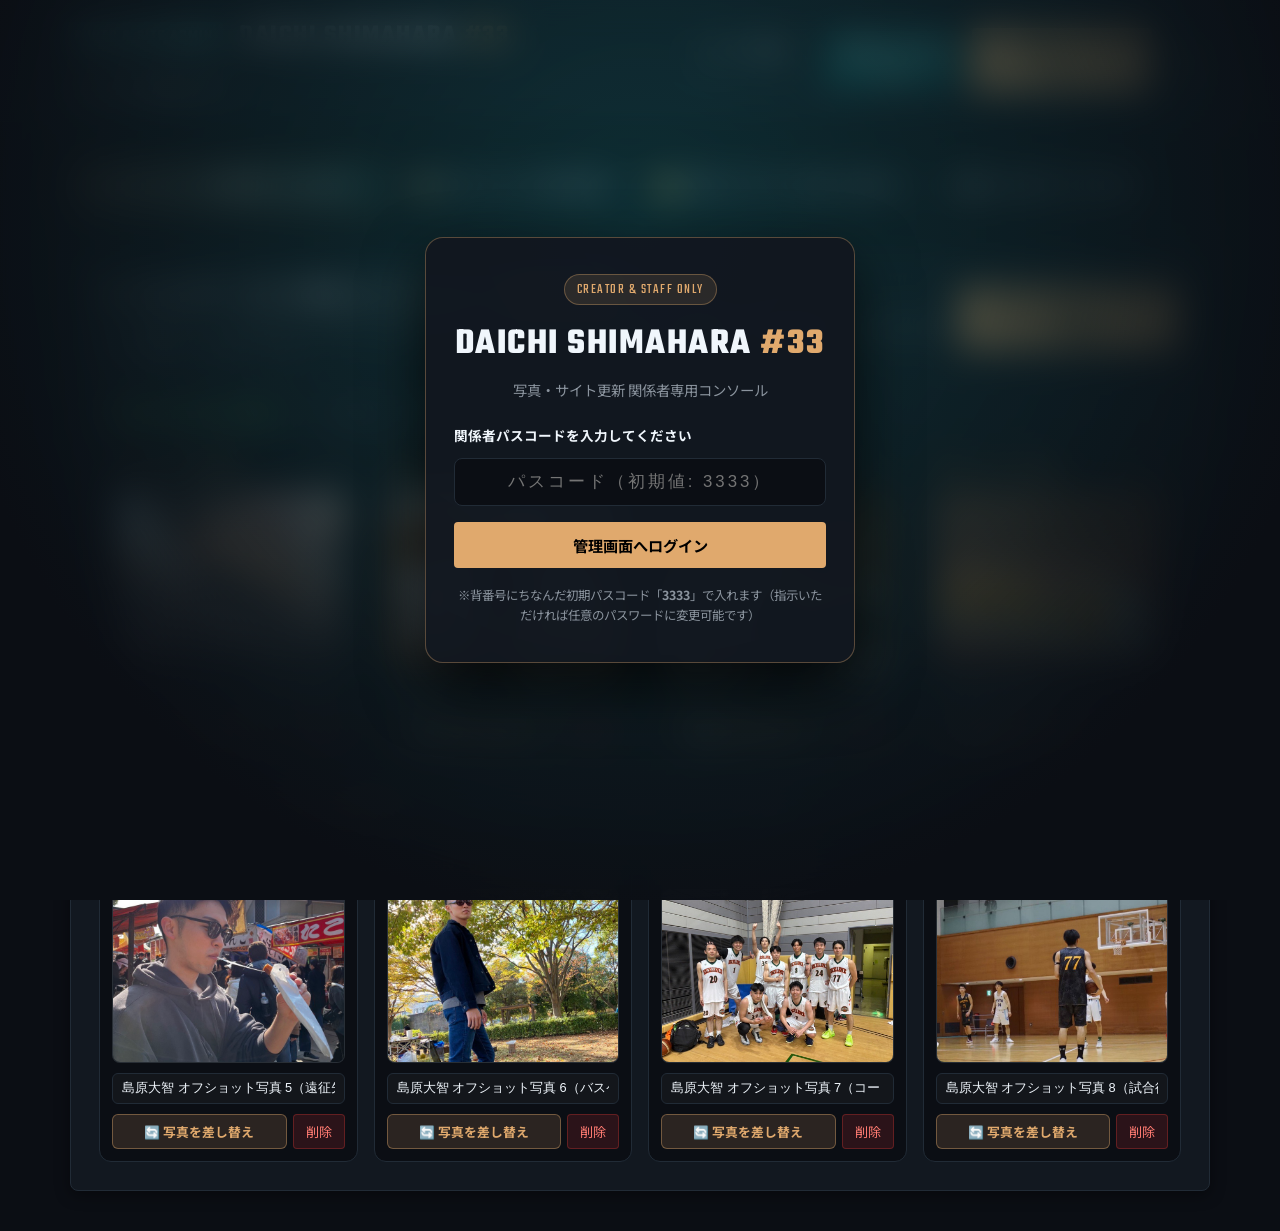
==== admin.html @ a5c277c0 "Build creator-only photo & site management console (admin.html) with auto Retina optimization" ====
<!DOCTYPE html>
<html lang="ja">
<head>
    <meta charset="UTF-8">
    <meta name="viewport" content="width=device-width, initial-scale=1.0">
    <meta name="robots" content="noindex, nofollow">
    <title>PHOTO &amp; SITE ADMIN // 島原大智 #33 関係者専用管理コンソール</title>

    <!-- Google Fonts -->
    <link rel="preconnect" href="https://fonts.googleapis.com">
    <link rel="preconnect" href="https://fonts.gstatic.com" crossorigin>
    <link href="https://fonts.googleapis.com/css2?family=Teko:wght@600;700&family=Noto+Sans+JP:wght@400;500;700;900&display=swap" rel="stylesheet">

    <!-- サイト共通スタイル & 管理画面専用スタイル -->
    <link rel="stylesheet" href="css/style.css">
    <link rel="stylesheet" href="css/admin.css">
</head>
<body class="admin-body">

    <!-- =================================================================
         作成関係者専用 パスコードロック画面（部外者ブロック用）
         ================================================================= -->
    <div class="admin-auth-gate" id="admin-auth-gate">
        <div class="auth-gate-card">
            <span class="auth-badge">CREATOR &amp; STAFF ONLY</span>
            <h1 class="auth-title">DAICHI SHIMAHARA <span>#33</span></h1>
            <p class="auth-subtitle">写真・サイト更新 関係者専用コンソール</p>
            <form id="auth-gate-form" class="auth-form">
                <label for="auth-passcode" class="auth-label">関係者パスコードを入力してください</label>
                <input type="password" id="auth-passcode" class="auth-input" placeholder="パスコード（初期値: 3333）" autocomplete="current-password" required>
                <p class="auth-error" id="auth-error" style="display: none;">パスコードが正しくありません</p>
                <button type="submit" class="admin-btn-primary auth-submit-btn">管理画面へログイン</button>
            </form>
            <p class="auth-hint">※背番号にちなんだ初期パスコード「<strong>3333</strong>」で入れます（指示いただければ任意のパスワードに変更可能です）</p>
        </div>
    </div>

    <!-- =================================================================
         ヘッダー
         ================================================================= -->
    <header class="admin-header">
        <div class="admin-header-left">
            <span class="admin-badge">PHOTO &amp; SITE ADMIN</span>
            <h1 class="admin-logo">DAICHI SHIMAHARA <span>#33</span></h1>
            <span class="server-status" id="server-status" title="サーバー接続ステータス">
                <span class="status-dot"></span>
                <span class="status-text">接続確認中...</span>
            </span>
        </div>
        <div class="admin-header-actions">
            <a href="index.html" target="_blank" class="admin-btn-outline" title="別タブでトップページを表示">
                <span>サイトを確認 ↗</span>
            </a>
            <button type="button" id="btn-save-all" class="admin-btn-secondary" title="写真の並びや変更をサイトに保存">
                <span>💾 サイトへ保存</span>
            </button>
            <button type="button" id="btn-publish-live" class="admin-btn-primary" title="GitHub / Vercel本番環境へワンクリック反映">
                <span>🚀 本番サイトへ公開</span>
            </button>
            <button type="button" id="btn-lock-admin" class="admin-btn-outline" title="管理画面をロックする">
                <span>🔒</span>
            </button>
        </div>
    </header>

    <!-- =================================================================
         メインコンテンツ
         ================================================================= -->
    <main class="admin-main">
        <div class="admin-container">

            <!-- 通知トースト -->
            <div id="admin-toast" class="admin-toast" role="alert" aria-live="polite"></div>

            <!-- 管理機能切り替えタブ -->
            <nav class="admin-tabs" aria-label="管理メニュー切り替え">
                <button type="button" class="admin-tab is-active" data-admin-tab="gallery">
                    <span class="tab-icon">📸</span>
                    <span class="tab-label">オフショット写真管理（GALLERY）</span>
                </button>
                <button type="button" class="admin-tab" data-admin-tab="slots">
                    <span class="tab-icon">🖼️</span>
                    <span class="tab-label">各セクションの写真変更</span>
                </button>
                <button type="button" class="admin-tab" data-admin-tab="library">
                    <span class="tab-icon">🗂️</span>
                    <span class="tab-label">写真ライブラリ（追加・軽量化）</span>
                </button>
                <button type="button" class="admin-tab" data-admin-tab="news">
                    <span class="tab-icon">📰</span>
                    <span class="tab-label">NEWS記事・写真管理</span>
                </button>
            </nav>

            <!-- =========================================================
                 TAB 1: オフショット写真管理（GALLERY）
                 ========================================================= -->
            <section class="admin-tab-panel is-active" id="tab-panel-gallery">
                <div class="admin-card">
                    <div class="panel-header">
                        <div>
                            <h2 class="panel-title">
                                <span class="panel-icon">📸</span>
                                <span>GALLERY（日々の練習 &amp; オフショット）写真の管理</span>
                            </h2>
                            <p class="panel-desc">
                                コードを触らずに、写真の追加・差し替え・順番入れ替え・削除ができます。<strong>1〜4枚目が「常時表示」</strong>、<strong>5枚目以降が「＋もっと見る（スライド展開）」</strong>に自動で入ります。
                            </p>
                        </div>
                        <div class="panel-header-btns">
                            <button type="button" class="admin-btn-primary" id="btn-add-gallery-photo">
                                <span>＋ 新しい写真をギャラリーに追加</span>
                            </button>
                        </div>
                    </div>

                    <!-- 上段：常時表示の4枚 -->
                    <div class="gallery-admin-group">
                        <div class="gallery-group-header">
                            <span class="group-pill pill-visible">常時表示（上段 1〜4枚目）</span>
                            <span class="group-note">ページを開いたときに最初から並んでいる4枚です</span>
                        </div>
                        <div class="gallery-admin-grid" id="admin-gallery-top-grid">
                            <!-- JSで描画 -->
                        </div>
                    </div>

                    <!-- 下段：「もっと見る」スライド展開枠 -->
                    <div class="gallery-admin-group" style="margin-top: 32px;">
                        <div class="gallery-group-header">
                            <span class="group-pill pill-drawer">「＋もっと見る」スライド展開枠（5枚目以降）</span>
                            <span class="group-note">ボタンを押したときに下へスーッとスライドして出てくる写真です</span>
                        </div>
                        <div class="gallery-admin-grid" id="admin-gallery-extra-grid">
                            <!-- JSで描画 -->
                        </div>
                    </div>
                </div>
            </section>

            <!-- =========================================================
                 TAB 2: 各セクションの写真変更（ABOUT / STATEMENT / VISION）
                 ========================================================= -->
            <section class="admin-tab-panel" id="tab-panel-slots">
                <div class="admin-card">
                    <div class="panel-header">
                        <div>
                            <h2 class="panel-title">
                                <span class="panel-icon">🖼️</span>
                                <span>各セクションのメイン・背景写真の差し替え</span>
                            </h2>
                            <p class="panel-desc">
                                トップ画面のポートレート写真や、STATEMENT（3つの柱）、VISIONの写真をワンクリックで別の写真に差し替えられます。
                            </p>
                        </div>
                    </div>

                    <div class="slots-admin-grid" id="admin-slots-grid">
                        <!-- JSで6つのスロットカードを描画 -->
                    </div>
                </div>
            </section>

            <!-- =========================================================
                 TAB 3: 写真ライブラリ（一括アップロード・自動軽量化・一覧）
                 ========================================================= -->
            <section class="admin-tab-panel" id="tab-panel-library">
                <div class="admin-card">
                    <div class="panel-header">
                        <div>
                            <h2 class="panel-title">
                                <span class="panel-icon">🗂️</span>
                                <span>写真ライブラリ &amp; 自動高画質軽量化アップローダー</span>
                            </h2>
                            <p class="panel-desc">
                                スマホやPCから写真をドラッグ＆ドロップすると、<strong>Retina高画質を保ったまま自動で軽量化</strong>して <code>images/</code> フォルダに保存します。
                            </p>
                        </div>
                        <span class="items-count-badge" id="library-count-badge">0 枚</span>
                    </div>

                    <!-- 一括ドラッグ＆ドロップアップローダー -->
                    <div class="library-upload-box" id="library-dropzone" tabindex="0" role="button">
                        <input type="file" id="library-file-input" accept="image/jpeg,image/png,image/webp,image/jpg" multiple style="display: none;">
                        <span class="dropzone-icon">📤</span>
                        <p class="dropzone-text">
                            <strong>ここをクリックして写真を選択</strong> または <strong>複数枚の写真をドラッグ＆ドロップ</strong>
                        </p>
                        <span class="dropzone-note">大きな写真（5MBなど）もアップロード時に自動で高画質軽量化（約150〜250KB）されます</span>
                        <div class="upload-progress" id="library-upload-status" style="display: none; margin-top: 12px;">
                            <span class="spinner"></span> <span id="library-upload-status-text">写真を軽量化＆保存中...</span>
                        </div>
                    </div>

                    <!-- 登録済み全画像グリッド -->
                    <div class="library-media-grid" id="library-media-grid">
                        <!-- JSで描画 -->
                    </div>
                </div>
            </section>

            <!-- =========================================================
                 TAB 4: NEWS（お知らせ投稿・編集）
                 ========================================================= -->
            <section class="admin-tab-panel" id="tab-panel-news">
                <div class="admin-grid">
                    <!-- 左側：入力・編集フォーム -->
                    <section class="admin-card form-panel">
                        <div class="panel-header">
                            <h2 class="panel-title" id="form-heading">
                                <span class="panel-icon">✍️</span>
                                <span id="form-mode-title">新しいお知らせを投稿</span>
                            </h2>
                            <button type="button" id="btn-cancel-edit" class="btn-text" style="display: none;">編集をキャンセル</button>
                        </div>

                        <form id="news-form" class="news-form" novalidate>
                            <input type="hidden" id="edit-item-id" value="">

                            <div class="form-row-2">
                                <div class="form-group">
                                    <label for="news-date">日付 <span class="req">*</span></label>
                                    <input type="date" id="news-date" required class="form-input">
                                </div>

                                <div class="form-group">
                                    <label for="news-category">カテゴリ <span class="req">*</span></label>
                                    <select id="news-category" required class="form-select">
                                        <option value="SPECIAL">SPECIAL（特集・注目トピック）</option>
                                        <option value="PRIVATE">PRIVATE（プライベート・オフショット）</option>
                                        <option value="TEAM">TEAM（所属チーム・活動）</option>
                                        <option value="GAME">GAME（試合結果・スタッツ）</option>
                                        <option value="VISIT">VISIT（遠征・チーム訪問）</option>
                                        <option value="CREATIVE">CREATIVE（映像・制作実績）</option>
                                        <option value="INFO">INFO（お知らせ・一般）</option>
                                    </select>
                                </div>
                            </div>

                            <div class="form-group">
                                <label for="news-title">タイトル <span class="req">*</span></label>
                                <input type="text" id="news-title" placeholder="例: 秋季クラブ選手権 第3節 EXCELLENCE勝利" required class="form-input">
                            </div>

                            <div class="form-group">
                                <label for="news-image">アイキャッチ画像</label>
                                <div class="image-input-container">
                                    <div class="image-select-row" style="display: flex; gap: 10px;">
                                        <select id="news-image" class="form-select" style="flex: 1;">
                                            <option value="">（画像一覧を読み込み中...）</option>
                                        </select>
                                        <button type="button" class="admin-btn-outline" id="btn-pick-news-photo">一覧から選ぶ</button>
                                    </div>

                                    <div class="image-upload-divider">
                                        <span>または 手元の新しい写真を追加</span>
                                    </div>

                                    <div class="image-dropzone" id="image-dropzone" tabindex="0" role="button">
                                        <input type="file" id="image-file-input" accept="image/jpeg,image/png,image/webp,image/jpg" style="display: none;">
                                        <div class="dropzone-content" id="dropzone-prompt">
                                            <span class="dropzone-icon">📸</span>
                                            <p class="dropzone-text">
                                                <strong>クリックして写真を選択</strong> またはドラッグ＆ドロップ
                                            </p>
                                            <span class="dropzone-note">自動で高画質軽量化されて保存されます</span>
                                        </div>
                                        <div class="dropzone-preview" id="dropzone-preview" style="display: none;">
                                            <span class="upload-badge">アップロード完了 ✓</span>
                                            <span class="uploaded-filename" id="uploaded-filename"></span>
                                        </div>
                                        <div class="upload-progress" id="upload-progress" style="display: none;">
                                            <span class="spinner"></span> <span>写真を保存中...</span>
                                        </div>
                                    </div>
                                </div>
                            </div>

                            <div class="form-group">
                                <label for="news-desc">本文・詳細 <span class="req">*</span></label>
                                <textarea id="news-desc" rows="4" placeholder="お知らせの詳細や結果、メッセージを入力してください。" required class="form-textarea"></textarea>
                            </div>

                            <div class="form-actions">
                                <button type="submit" id="btn-submit" class="admin-btn-primary">
                                    <span id="btn-submit-text">お知らせを公開する</span>
                                </button>
                                <button type="button" id="btn-reset-form" class="admin-btn-outline">クリア</button>
                            </div>
                        </form>
                    </section>

                    <!-- 右側：リアルタイムプレビュー -->
                    <section class="admin-card preview-panel">
                        <div class="panel-header">
                            <h2 class="panel-title">
                                <span class="panel-icon">👁</span>
                                <span>ライブプレビュー</span>
                            </h2>
                            <span class="preview-badge">トップページの見た目</span>
                        </div>

                        <div class="preview-container">
                            <article class="news-card" id="live-preview-card">
                                <div class="news-card-img-wrap">
                                    <img src="images/SuUS89tdQ3m_J9UOu82GOg.jpg" id="prev-img" alt="プレビュー画像">
                                    <span class="news-badge badge-game" id="prev-badge">GAME</span>
                                </div>
                                <div class="news-card-body">
                                    <time class="news-date" id="prev-date">2026.10.05</time>
                                    <h3 class="news-title" id="prev-title">タイトルがここに表示されます</h3>
                                    <p class="news-desc" id="prev-desc">本文のプレビューがここにリアルタイムで表示されます。</p>
                                </div>
                            </article>
                        </div>
                    </section>
                </div>

                <!-- 登録済みお知らせ一覧 -->
                <section class="admin-card list-panel">
                    <div class="panel-header">
                        <div class="panel-title-wrap">
                            <h2 class="panel-title">
                                <span class="panel-icon">📋</span>
                                <span>公開中のお知らせ一覧</span>
                                <span class="items-count-badge" id="items-count">0 件</span>
                            </h2>
                        </div>
                    </div>

                    <div class="table-responsive">
                        <table class="news-table">
                            <thead>
                                <tr>
                                    <th style="width: 80px;">画像</th>
                                    <th style="width: 120px;">日付</th>
                                    <th style="width: 110px;">カテゴリ</th>
                                    <th>タイトル / 本文</th>
                                    <th style="width: 150px; text-align: center;">操作</th>
                                </tr>
                            </thead>
                            <tbody id="news-table-body"></tbody>
                        </table>
                    </div>
                </section>
            </section>

        </div>
    </main>

    <!-- =================================================================
         写真選択・新規アップロード モーダル（どの枠からでも視覚的に選べる）
         ================================================================= -->
    <div class="photo-picker-modal" id="photo-picker-modal" aria-hidden="true">
        <div class="photo-picker-backdrop" id="photo-picker-backdrop"></div>
        <div class="photo-picker-dialog" role="dialog" aria-modal="true" aria-labelledby="picker-modal-title">
            <div class="picker-modal-header">
                <div>
                    <h3 class="picker-modal-title" id="picker-modal-title">写真を選択 または 新規アップロード</h3>
                    <p class="picker-modal-sub" id="picker-modal-sub">使いたい写真をクリックするか、手元の新しい写真をドロップしてください</p>
                </div>
                <button type="button" class="picker-close-btn" id="picker-close-btn" aria-label="閉じる">✕</button>
            </div>

            <!-- モーダル内クイックアップロード -->
            <div class="picker-upload-strip" id="picker-upload-strip">
                <input type="file" id="picker-file-input" accept="image/jpeg,image/png,image/webp,image/jpg" style="display: none;">
                <button type="button" class="admin-btn-primary" id="btn-picker-upload-trigger">
                    <span>📤 パソコン・スマホから新しい写真をアップロードして使う</span>
                </button>
                <span class="picker-upload-hint" id="picker-upload-hint">自動で高画質軽量化されます</span>
            </div>

            <!-- 画像サムネイル一覧 -->
            <div class="picker-photos-grid" id="picker-photos-grid">
                <!-- JSで描画 -->
            </div>
        </div>
    </div>

    <!-- 管理画面ロジック -->
    <script src="js/admin.js"></script>
</body>
</html>
---- css/style.css ----
/**
 * DAICHI SHIMAHARA #33 - Official Profile & Portfolio
 * Design System & Component Styles
 */

/* ==========================================================================
   CSS Custom Properties (Variables)
   ========================================================================== */
:root {
  /* Brand Colors */
  --color-primary: #0F5257;
  --color-primary-light: rgba(15, 82, 87, 0.35);
  --color-accent: #E0A96D;
  --color-accent-badge: rgba(224, 169, 109, 0.15);
  --color-accent-red: #E53935;
  --color-accent-red-hover: #D32F2F;

  /* Neutral & Dark Theme Colors */
  --color-bg-dark: #0B0E14;
  --color-card-bg: #121820;
  --color-card-border: #212B36;
  --color-text-light: #F0F6FC;
  --color-text-muted: #8B949E;
  --color-text-body: #C9D1D9;
  --color-white: #FFFFFF;

  /* Gradients */
  --gradient-insta: linear-gradient(45deg, #f09433, #e6683c, #dc2743, #cc2366, #bc1888);
  --gradient-hero: radial-gradient(circle at 80% 20%, rgba(15, 82, 87, 0.3) 0%, transparent 70%);

  /* Typography */
  --font-family-display: 'Oswald', 'Bebas Neue', 'Teko', sans-serif;
  --font-family-body: 'Noto Sans JP', sans-serif;

  /* Layout & Sizing */
  --header-height: 80px;
  --container-max-width: 1140px;
  --radius-sm: 4px;
  --radius-md: 8px;
  --radius-lg: 14px;
  --radius-xl: 20px;
  --radius-full: 50px;

  /* Transitions */
  --transition-fast: 0.2s cubic-bezier(0.4, 0, 0.2, 1);
  --transition-normal: 0.3s cubic-bezier(0.4, 0, 0.2, 1);
  --transition-smooth: 0.4s ease;

  /* Elevation / Shadows */
  --shadow-sm: 0 4px 15px rgba(0, 0, 0, 0.4);
  --shadow-md: 0 12px 30px rgba(0, 0, 0, 0.6);
  --shadow-lg: 0 15px 45px rgba(0, 0, 0, 0.7);

  /* Z-indices */
  --z-header: 100;
  --z-mobile-menu: 900;
  --z-fixed-btn: 999;
}

/* ==========================================================================
   CSS Reset & Base
   ========================================================================== */
*,
*::before,
*::after {
  box-sizing: border-box;
  margin: 0;
  padding: 0;
}

html {
  scroll-behavior: smooth;
  scroll-padding-top: var(--header-height);
}

body {
  background-color: var(--color-bg-dark);
  color: var(--color-text-light);
  font-family: var(--font-family-body);
  font-size: 16px;
  line-height: 1.6;
  overflow-x: hidden;
  -webkit-font-smoothing: antialiased;
  -moz-osx-font-smoothing: grayscale;
}

img {
  max-width: 100%;
  height: auto;
  display: block;
}

a {
  color: inherit;
  text-decoration: none;
}

ul {
  list-style: none;
}

button {
  font-family: inherit;
  border: none;
  background: none;
  cursor: pointer;
  color: inherit;
}

/* Accessibility: Skip to Main Content */
.skip-link {
  position: absolute;
  top: -100px;
  left: 20px;
  background: var(--color-accent);
  color: #000;
  padding: 10px 18px;
  border-radius: var(--radius-sm);
  font-weight: 700;
  z-index: 10000;
  transition: top 0.2s ease;
}

.skip-link:focus {
  top: 15px;
}

/* Visually Hidden Helper */
.sr-only {
  position: absolute;
  width: 1px;
  height: 1px;
  padding: 0;
  margin: -1px;
  overflow: hidden;
  clip: rect(0, 0, 0, 0);
  white-space: nowrap;
  border: 0;
}

/* ==========================================================================
   Header & Navigation
   ========================================================================== */
.site-header {
  position: fixed;
  top: 0;
  left: 0;
  width: 100%;
  height: var(--header-height);
  background: rgba(11, 14, 20, 0.95);
  backdrop-filter: blur(14px);
  -webkit-backdrop-filter: blur(14px);
  z-index: var(--z-header);
  border-bottom: 1px solid var(--color-card-border);
  transition: background-color var(--transition-normal), box-shadow var(--transition-normal);
  display: flex;
  align-items: center;
}

.site-header.scrolled {
  background: rgba(11, 14, 20, 0.98);
  box-shadow: 0 4px 20px rgba(0, 0, 0, 0.5);
}

.header-container {
  width: 100%;
  max-width: 1440px;
  margin: 0 auto;
  padding: 0 clamp(16px, 3vw, 36px);
  display: flex;
  justify-content: space-between;
  align-items: center;
  gap: 16px;
}

/* Player Logo & Brand */
.logo {
  display: inline-flex;
  align-items: center;
  text-decoration: none;
  flex-shrink: 0;
  transition: opacity var(--transition-fast);
}

.logo:hover {
  opacity: 0.9;
}

.logo-text-group {
  display: flex;
  flex-direction: column;
  gap: 2px;
}

.logo-name-row {
  display: flex;
  align-items: baseline;
  gap: 10px;
  white-space: nowrap;
}

.logo-name {
  font-family: 'Outfit', 'Montserrat', sans-serif;
  font-size: 1.85rem;
  font-weight: 800;
  letter-spacing: 1.2px;
  color: var(--color-white);
  line-height: 1;
  text-transform: uppercase;
}

.logo-num {
  font-family: 'Outfit', 'Montserrat', sans-serif;
  font-size: 1.5rem;
  font-weight: 900;
  color: var(--color-accent);
  letter-spacing: 0.5px;
  line-height: 1;
}

.logo-jp {
  font-family: 'Noto Sans JP', sans-serif;
  font-size: 0.78rem;
  font-weight: 600;
  color: #94A3B8;
  letter-spacing: 2px;
  line-height: 1.2;
}

/* Desktop Navigation */
.nav-desktop {
  display: flex;
  align-items: center;
  margin: 0;
}

.nav-links {
  display: flex;
  align-items: center;
  gap: clamp(10px, 1.4vw, 22px);
  list-style: none;
  margin: 0;
  padding: 0;
}

.nav-links a {
  color: var(--color-text-body);
  font-family: 'Outfit', 'Montserrat', sans-serif;
  font-weight: 600;
  font-size: 0.96rem;
  letter-spacing: 0.8px;
  text-transform: uppercase;
  white-space: nowrap;
  padding: 8px 3px;
  position: relative;
  transition: color var(--transition-fast);
  text-decoration: none;
}

.nav-links a::after {
  content: '';
  position: absolute;
  left: 0;
  bottom: 0;
  width: 0%;
  height: 2px;
  background-color: var(--color-accent);
  transition: width var(--transition-fast);
}

.nav-links a:hover,
.nav-links a.active {
  color: var(--color-accent);
}

.nav-links a:hover::after,
.nav-links a.active::after {
  width: 100%;
}

.nav-page-divider {
  width: 2px;
  height: 26px;
  background: linear-gradient(180deg, rgba(224, 169, 109, 0.1) 0%, rgba(224, 169, 109, 0.85) 50%, rgba(224, 169, 109, 0.1) 100%);
  margin: 0 2px;
  flex-shrink: 0;
  border-radius: 2px;
  position: relative;
}

.footer-nav-divider {
  color: rgba(224, 169, 109, 0.55);
  font-weight: 700;
  margin: 0 4px;
  user-select: none;
}

.mobile-nav-divider {
  margin-top: 10px;
  padding: 10px 4px 4px;
  border-top: 1px solid rgba(224, 169, 109, 0.25);
  font-family: var(--font-family-display);
  font-size: 0.72rem;
  font-weight: 700;
  letter-spacing: 1.5px;
  color: var(--color-accent);
}

/* Header Actions Area (Contact Button & Mobile Toggle) */
.header-actions {
  display: flex;
  align-items: center;
  gap: 12px;
  flex-shrink: 0;
}

.header-contact-btn {
  display: inline-flex;
  align-items: center;
  gap: 8px;
  background: var(--gradient-insta);
  color: var(--color-white);
  padding: 9px 20px;
  border-radius: var(--radius-full);
  font-family: 'Outfit', 'Montserrat', sans-serif;
  font-weight: 700;
  font-size: 0.88rem;
  letter-spacing: 0.8px;
  box-shadow: 0 4px 16px rgba(225, 48, 108, 0.4);
  transition: transform var(--transition-fast), box-shadow var(--transition-fast);
  white-space: nowrap;
  text-decoration: none;
}

.header-contact-btn:hover,
.header-contact-btn:focus-visible {
  transform: translateY(-2px);
  box-shadow: 0 6px 20px rgba(225, 48, 108, 0.55);
}

.header-contact-btn svg {
  width: 16px;
  height: 16px;
  fill: currentColor;
  flex-shrink: 0;
}

/* Mobile Menu Toggle Button */
.menu-toggle {
  display: none;
  width: 40px;
  height: 40px;
  align-items: center;
  justify-content: center;
  position: relative;
  z-index: 901;
  background: rgba(255, 255, 255, 0.05);
  border: 1px solid rgba(255, 255, 255, 0.12);
  border-radius: var(--radius-sm);
  cursor: pointer;
  padding: 0;
  transition: background var(--transition-fast);
}

.menu-toggle:hover {
  background: rgba(255, 255, 255, 0.1);
}

.menu-toggle-bar {
  display: block;
  width: 20px;
  height: 2px;
  background-color: var(--color-white);
  position: relative;
  transition: background-color var(--transition-fast);
}

.menu-toggle-bar::before,
.menu-toggle-bar::after {
  content: '';
  position: absolute;
  left: 0;
  width: 20px;
  height: 2px;
  background-color: var(--color-white);
  transition: transform var(--transition-fast), top var(--transition-fast);
}

.menu-toggle-bar::before {
  top: -8px;
}

.menu-toggle-bar::after {
  top: 8px;
}

.menu-toggle[aria-expanded="true"] .menu-toggle-bar {
  background-color: transparent;
}

.menu-toggle[aria-expanded="true"] .menu-toggle-bar::before {
  top: 0;
  transform: rotate(45deg);
}

.menu-toggle[aria-expanded="true"] .menu-toggle-bar::after {
  top: 0;
  transform: rotate(-45deg);
}

/* Mobile Drawer */
.mobile-nav-drawer {
  display: none;
}

/* ==========================================================================
   Hero Section
   ========================================================================== */
.hero {
  min-height: 100vh;
  padding: calc(var(--header-height) + 40px) 5% 60px;
  display: grid;
  grid-template-columns: 1fr 1.1fr;
  align-items: center;
  gap: 40px;
  position: relative;
  background: var(--gradient-hero);
  overflow: hidden;
}

.number-bg {
  position: absolute;
  top: 50%;
  left: 45%;
  transform: translate(-50%, -50%);
  font-family: var(--font-family-display);
  font-size: clamp(20rem, 35vw, 36rem);
  color: rgba(255, 255, 255, 0.07);
  font-weight: 700;
  z-index: 0;
  pointer-events: none;
  user-select: none;
  text-shadow: 
    0 0 20px rgba(15, 82, 87, 0.6),
    4px 4px 12px rgba(0, 0, 0, 0.9);
  -webkit-text-stroke: 2px rgba(224, 169, 109, 0.15);
}

.hero-text {
  position: relative;
  z-index: 2;
}

.hero-tag {
  background-color: var(--color-primary);
  color: var(--color-white);
  font-family: var(--font-family-display);
  font-size: 1.25rem;
  padding: 3px 14px;
  display: inline-block;
  font-weight: 700;
  transform: skewX(-10deg);
  margin-bottom: 15px;
  letter-spacing: 1px;
}

.hero-title {
  font-family: var(--font-family-display);
  font-size: clamp(3.8rem, 7.5vw, 7rem);
  line-height: 0.92;
  text-transform: uppercase;
  font-weight: 700;
  margin-bottom: 22px;
}

.hero-title span {
  color: var(--color-accent);
  display: block;
}

.hero-desc {
  color: var(--color-text-muted);
  font-size: 1.05rem;
  margin-bottom: 32px;
  max-width: 520px;
  line-height: 1.8;
}

.btn-group {
  display: flex;
  gap: 16px;
  flex-wrap: wrap;
}

.btn-primary {
  display: inline-block;
  background-color: var(--color-accent);
  color: #000;
  font-weight: 700;
  padding: 13px 30px;
  border-radius: var(--radius-sm);
  text-decoration: none;
  transition: background-color var(--transition-fast), transform var(--transition-fast);
  font-size: 0.95rem;
  letter-spacing: 0.8px;
}

.btn-primary:hover,
.btn-primary:focus-visible {
  background-color: var(--color-white);
  transform: translateY(-2px);
  outline: none;
}

/* ==========================================================================
   Hero Visual with Dynamic Motion & Athletic Layering
   ========================================================================== */
.hero-img-container {
  position: relative;
  display: flex;
  justify-content: center;
  align-items: center;
  z-index: 2;
  perspective: 1200px;
  max-width: 520px;
  margin: 0 0 0 auto;
  padding: 18px;
}

/* Pulsing ambient athletic aura */
.hero-img-aura {
  position: absolute;
  top: 50%;
  left: 50%;
  width: 105%;
  height: 105%;
  transform: translate(-50%, -50%);
  background: radial-gradient(circle at center, rgba(15, 82, 87, 0.5) 0%, rgba(224, 169, 109, 0.28) 45%, transparent 70%);
  filter: blur(45px);
  z-index: 0;
  pointer-events: none;
  animation: auraPulse 6s ease-in-out infinite alternate;
}

@keyframes auraPulse {
  0% {
    transform: translate(-50%, -50%) scale(0.92);
    opacity: 0.55;
  }
  100% {
    transform: translate(-50%, -50%) scale(1.1);
    opacity: 0.95;
  }
}

/* Tilted athletic card backdrop */
.hero-img-backdrop {
  position: absolute;
  top: 6px;
  left: 6px;
  right: 28px;
  bottom: 6px;
  background: linear-gradient(135deg, rgba(15, 82, 87, 0.75), rgba(224, 169, 109, 0.35));
  border: 1.5px solid rgba(224, 169, 109, 0.35);
  border-radius: calc(var(--radius-lg) + 6px);
  transform: rotate(-3deg) scale(0.98);
  z-index: 1;
  transition: transform 0.5s cubic-bezier(0.2, 0.8, 0.2, 1), border-color 0.4s ease;
  pointer-events: none;
  box-shadow: 0 15px 35px rgba(0, 0, 0, 0.6);
}

.hero-img-container:hover .hero-img-backdrop {
  transform: rotate(-5deg) scale(1.02);
  border-color: rgba(224, 169, 109, 0.7);
}

/* Floating 3D image frame */
.hero-img-frame {
  position: relative;
  z-index: 2;
  border-radius: var(--radius-lg);
  overflow: hidden;
  border: 2px solid rgba(15, 82, 87, 0.95);
  box-shadow: 
    0 20px 50px rgba(0, 0, 0, 0.85),
    0 0 30px rgba(15, 82, 87, 0.4),
    inset 0 0 25px rgba(0, 0, 0, 0.5);
  animation: heroFloat 5.5s ease-in-out infinite;
  transition: transform 0.45s cubic-bezier(0.2, 0.8, 0.2, 1), box-shadow 0.45s ease, border-color 0.45s ease;
  transform-style: preserve-3d;
  will-change: transform;
}

.hero-img-container:hover .hero-img-frame {
  transform: translateY(-10px) scale(1.025) rotate(1.5deg);
  border-color: var(--color-accent);
  box-shadow: 
    0 30px 65px rgba(0, 0, 0, 0.95),
    0 0 40px rgba(224, 169, 109, 0.45);
}

@keyframes heroFloat {
  0%, 100% {
    transform: translateY(0px) rotate(0deg);
  }
  50% {
    transform: translateY(-14px) rotate(1.2deg);
  }
}

.hero-img {
  width: 100%;
  display: block;
  object-fit: cover;
  max-height: 640px;
  background: var(--color-card-bg);
  transition: transform 0.6s cubic-bezier(0.2, 0.8, 0.2, 1);
}

.hero-img-container:hover .hero-img {
  transform: scale(1.04);
}

/* Floating Athlete Broadcast HUD Badges */
.hero-floating-badge {
  position: absolute;
  z-index: 4;
  display: flex;
  align-items: center;
  gap: 10px;
  background: rgba(11, 14, 20, 0.88);
  backdrop-filter: blur(14px);
  -webkit-backdrop-filter: blur(14px);
  padding: 10px 18px;
  border-radius: var(--radius-md);
  border: 1px solid rgba(224, 169, 109, 0.4);
  box-shadow: 0 12px 32px rgba(0, 0, 0, 0.7);
  pointer-events: none;
  user-select: none;
  transition: transform 0.4s cubic-bezier(0.2, 0.8, 0.2, 1), border-color 0.3s ease;
  will-change: transform;
}

.badge-bottom-left {
  left: -15px;
  bottom: 30px;
  animation: badgeFloatBL 5.5s ease-in-out infinite 0.4s;
}

.badge-top-right {
  right: -10px;
  top: 30px;
  animation: badgeFloatTR 5.5s ease-in-out infinite 0.9s;
}

.hero-img-container:hover .badge-bottom-left {
  transform: translateY(-8px) scale(1.06);
  border-color: var(--color-accent);
}

.hero-img-container:hover .badge-top-right {
  transform: translateY(-6px) scale(1.06);
  border-color: #38bdf8;
}

@keyframes badgeFloatBL {
  0%, 100% {
    transform: translateY(0) scale(1);
  }
  50% {
    transform: translateY(10px) scale(1.02);
  }
}

@keyframes badgeFloatTR {
  0%, 100% {
    transform: translateY(0) scale(1);
  }
  50% {
    transform: translateY(-10px) scale(1.02);
  }
}

.badge-pulse-indicator {
  width: 10px;
  height: 10px;
  border-radius: 50%;
  background: #22c55e;
  box-shadow: 0 0 12px #22c55e;
  flex-shrink: 0;
  animation: pulseDot 2s infinite;
}

@keyframes pulseDot {
  0%, 100% {
    transform: scale(1);
    opacity: 1;
  }
  50% {
    transform: scale(1.4);
    opacity: 0.7;
  }
}

.badge-spec-icon {
  font-size: 1.15rem;
  line-height: 1;
}

.badge-text-wrap {
  display: flex;
  flex-direction: column;
  gap: 1px;
}

.badge-sub {
  font-family: 'Oswald', sans-serif;
  font-size: 0.62rem;
  font-weight: 700;
  color: var(--color-text-muted);
  letter-spacing: 1.2px;
  text-transform: uppercase;
}

.badge-main {
  font-family: 'Oswald', sans-serif;
  font-size: 0.92rem;
  font-weight: 800;
  color: #F0F6FC;
  letter-spacing: 0.8px;
  white-space: nowrap;
}

/* ==========================================================================
   Section Commons
   ========================================================================== */
.section-padding {
  padding: 95px 5%;
  border-top: 1px solid var(--color-card-border);
}

.bg-card {
  background-color: var(--color-card-bg);
}

.section-title {
  font-family: var(--font-family-display);
  font-size: clamp(2.8rem, 5vw, 3.6rem);
  text-align: center;
  margin-bottom: 45px;
  letter-spacing: 2px;
  text-transform: uppercase;
}

.section-title span {
  color: var(--color-accent);
}

.section-header-wrap {
  text-align: center;
  margin-bottom: 45px;
}

.section-header-wrap .section-title {
  margin-bottom: 12px;
}

.section-subtitle {
  color: var(--color-text-muted);
  font-size: 1.02rem;
  max-width: 600px;
  margin: 0 auto;
}

/* ==========================================================================
   Latest News & Topics Section
   ========================================================================== */
.news-container {
  max-width: var(--container-max-width);
  margin: 0 auto;
}

.news-grid {
  display: grid;
  grid-template-columns: repeat(3, 1fr);
  gap: 28px;
  margin-bottom: 42px;
}

.news-card {
  background: var(--color-card-bg);
  border: 1px solid var(--color-card-border);
  border-radius: var(--radius-md);
  overflow: hidden;
  display: flex;
  flex-direction: column;
  transition: transform 0.45s cubic-bezier(0.2, 0.8, 0.2, 1), border-color 0.45s ease, box-shadow 0.45s ease;
  position: relative;
  will-change: transform;
}

.news-card:hover {
  transform: translateY(-8px);
  border-color: rgba(224, 169, 109, 0.55);
  box-shadow: 0 20px 45px rgba(0, 0, 0, 0.8), 0 0 28px rgba(15, 82, 87, 0.35);
}

.news-card-img-wrap {
  position: relative;
  width: 100%;
  aspect-ratio: 16 / 10;
  overflow: hidden;
  background-color: var(--color-bg-dark);
  border-bottom: 2px solid rgba(255, 255, 255, 0.05);
  transition: border-color 0.4s ease;
}

.news-card:hover .news-card-img-wrap {
  border-bottom-color: var(--color-accent);
}

/* Cinematic Vignette Overlay */
.news-card-img-wrap::before {
  content: '';
  position: absolute;
  inset: 0;
  background: linear-gradient(180deg, rgba(11, 14, 20, 0.12) 0%, transparent 45%, rgba(11, 14, 20, 0.55) 100%);
  z-index: 1;
  pointer-events: none;
  transition: opacity 0.4s ease;
}

/* Light Sheen Glare Sweep (ムーブ・エフェクト) */
.news-card-img-wrap::after {
  content: '';
  position: absolute;
  top: 0;
  left: -130%;
  width: 75%;
  height: 100%;
  background: linear-gradient(105deg, transparent 20%, rgba(255, 255, 255, 0.3) 50%, transparent 80%);
  transform: skewX(-25deg);
  transition: left 0.75s cubic-bezier(0.2, 0.8, 0.2, 1);
  pointer-events: none;
  z-index: 3;
}

.news-card:hover .news-card-img-wrap::after {
  left: 160%;
}

.news-card-img-wrap img {
  width: 100%;
  height: 100%;
  object-fit: cover;
  transition: transform 0.65s cubic-bezier(0.2, 0.8, 0.2, 1), filter 0.65s ease;
  filter: brightness(0.96) contrast(1.02);
  will-change: transform;
}

.news-card:hover .news-card-img-wrap img {
  transform: scale(1.09) rotate(0.6deg) translateY(-2px);
  filter: brightness(1.05) contrast(1.04);
}

.news-badge {
  position: absolute;
  top: 14px;
  left: 14px;
  font-family: var(--font-family-display);
  font-size: 0.95rem;
  font-weight: 700;
  letter-spacing: 1.2px;
  padding: 5px 14px;
  border-radius: var(--radius-sm);
  text-transform: uppercase;
  z-index: 4;
  box-shadow: 0 4px 12px rgba(0, 0, 0, 0.55);
  transition: transform 0.35s cubic-bezier(0.2, 0.8, 0.2, 1), box-shadow 0.35s ease;
  will-change: transform;
}

.news-card:hover .news-badge {
  transform: translateY(-3px) scale(1.06);
  box-shadow: 0 8px 22px rgba(0, 0, 0, 0.75);
}

.badge-game {
  background: linear-gradient(135deg, #E53935, #C62828);
  color: var(--color-white);
}

.badge-visit {
  background: linear-gradient(135deg, #0F5257, #0B727A);
  color: var(--color-white);
}

.badge-creative {
  background: linear-gradient(135deg, #E0A96D, #D48B47);
  color: #000;
}

.badge-private {
  background: linear-gradient(135deg, #8B5CF6, #6D28D9);
  color: var(--color-white);
}

.badge-team {
  background: linear-gradient(135deg, #15803D, #166534);
  color: var(--color-white);
}

.news-card-body {
  padding: 24px;
  display: flex;
  flex-direction: column;
  flex-grow: 1;
}

.news-date {
  font-family: var(--font-family-display);
  font-size: 1.15rem;
  color: var(--color-accent);
  letter-spacing: 1px;
  margin-bottom: 8px;
  display: inline-block;
}

.news-title {
  font-size: 1.1rem;
  font-weight: 700;
  line-height: 1.55;
  color: var(--color-text-light);
  margin-bottom: 14px;
  min-height: 3.1em;
  word-break: auto-phrase;
  overflow-wrap: break-word;
  transition: color var(--transition-fast);
}

.news-card:hover .news-title {
  color: var(--color-accent);
}

.news-desc {
  color: var(--color-text-body);
  font-size: 0.92rem;
  line-height: 1.75;
  white-space: pre-line;
  word-break: auto-phrase;
  flex-grow: 1;
}

.news-footer-action {
  text-align: center;
}

.news-more-btn {
  display: inline-flex;
  align-items: center;
  gap: 10px;
  background: transparent;
  color: var(--color-text-light);
  border: 1px solid var(--color-card-border);
  padding: 12px 28px;
  border-radius: var(--radius-full);
  font-size: 0.95rem;
  font-weight: 700;
  transition: all var(--transition-fast);
}

.news-more-btn:hover,
.news-more-btn:focus-visible {
  background: var(--color-primary-light);
  border-color: var(--color-accent);
  color: var(--color-accent);
  transform: translateY(-2px);
  outline: none;
}

.news-more-btn .arrow-icon {
  width: 18px;
  height: 18px;
  transition: transform var(--transition-fast);
}

.news-more-btn:hover .arrow-icon {
  transform: translateX(4px);
}

/* ==========================================================================
   Player Profile Section
   ========================================================================== */
.stats-grid {
  display: grid;
  grid-template-columns: repeat(4, 1fr);
  gap: 20px;
  max-width: var(--container-max-width);
  margin: 0 auto 40px;
}

.stat-card {
  background: linear-gradient(180deg, rgba(18, 24, 32, 0.95) 0%, rgba(11, 14, 20, 0.95) 100%);
  padding: 22px 14px;
  border-radius: var(--radius-md);
  border: 1px solid var(--color-card-border);
  border-top: 2px solid rgba(224, 169, 109, 0.45);
  text-align: center;
  position: relative;
  overflow: hidden;
  display: flex;
  flex-direction: column;
  justify-content: center;
  align-items: center;
  transition: transform var(--transition-fast), border-color var(--transition-fast), box-shadow var(--transition-fast);
}

.stat-card:hover {
  transform: translateY(-4px);
  border-color: var(--color-accent);
  box-shadow: 0 10px 25px rgba(224, 169, 109, 0.15);
}

.stat-num {
  font-family: 'Oswald', 'Bebas Neue', sans-serif;
  font-size: 2.5rem;
  font-weight: 700;
  color: #F3C68F;
  line-height: 1.1;
  letter-spacing: 0.5px;
  display: flex;
  align-items: baseline;
  justify-content: center;
  text-shadow: 0 2px 10px rgba(224, 169, 109, 0.2);
}

.stat-num .stat-val {
  font-variant-numeric: tabular-nums;
}

.stat-num .stat-unit {
  font-size: 0.48em;
  font-weight: 700;
  margin-left: 5px;
  color: rgba(243, 198, 143, 0.85);
  letter-spacing: 0.05em;
  text-transform: uppercase;
}

/* 日本語（東京都）のモダンな極太フォント */
.stat-num.stat-jp .stat-val {
  font-family: 'Noto Sans JP', sans-serif;
  font-size: 1.8rem;
  font-weight: 900;
  letter-spacing: 2px;
}

/* 所属チーム名（EXCELLENCE） */
.stat-num.stat-team .stat-val {
  font-size: 1.65rem;
  font-weight: 800;
  letter-spacing: 1.5px;
}

/* ポジション（CF） */
.stat-num.stat-code .stat-val {
  font-size: 2.3rem;
  font-weight: 800;
  letter-spacing: 1.5px;
}

/* 背番号（#33） */
.stat-num.stat-number .stat-val {
  font-size: 2.5rem;
  font-weight: 800;
  letter-spacing: 1px;
}

/* シューズブランド（ASICS） */
.stat-num.stat-brand .stat-val {
  font-size: 2rem;
  font-weight: 800;
  letter-spacing: 2px;
}

.stat-label {
  font-family: 'Oswald', sans-serif;
  font-size: 0.76rem;
  font-weight: 700;
  color: var(--color-text-muted);
  margin-top: 8px;
  text-transform: uppercase;
  letter-spacing: 2px;
}

.strengths-box,
.career-box,
.achievements-box {
  max-width: var(--container-max-width);
  margin: 0 auto 35px;
  background: linear-gradient(180deg, rgba(18, 24, 32, 0.95) 0%, rgba(11, 14, 20, 0.95) 100%);
  padding: 28px;
  border-radius: var(--radius-md);
  border: 1px solid var(--color-card-border);
  box-shadow: 0 4px 20px rgba(0, 0, 0, 0.25);
}

.strengths-box .cards-grid {
  gap: 18px;
}

.strengths-box .card {
  background: rgba(14, 18, 26, 0.85);
  border-top: 2px solid rgba(224, 169, 109, 0.45);
  padding: 24px 20px;
}

.career-title {
  display: flex;
  align-items: baseline;
  gap: 8px;
  margin-bottom: 20px;
  flex-wrap: wrap;
}

.career-title-main {
  font-family: 'Oswald', sans-serif;
  font-size: 1.6rem;
  font-weight: 800;
  color: #F3C68F;
  letter-spacing: 2px;
  text-shadow: 0 2px 10px rgba(224, 169, 109, 0.25);
}

.career-title-sub {
  font-family: 'Noto Sans JP', sans-serif;
  font-size: 0.92rem;
  font-weight: 700;
  color: var(--color-text-muted);
  letter-spacing: 1px;
}

/* Timeline Flow */
.career-timeline-flow {
  display: flex;
  flex-wrap: wrap;
  align-items: center;
  gap: 10px;
}

.career-step-item {
  background: rgba(255, 255, 255, 0.03);
  border: 1px solid var(--color-card-border);
  border-radius: var(--radius-sm);
  padding: 8px 14px;
  display: flex;
  flex-direction: column;
  gap: 2px;
  transition: transform var(--transition-fast), border-color var(--transition-fast);
}

.career-step-item:hover {
  transform: translateY(-2px);
  border-color: rgba(224, 169, 109, 0.4);
}

.career-step-tag {
  font-family: 'Oswald', sans-serif;
  font-size: 0.65rem;
  font-weight: 700;
  letter-spacing: 1.2px;
  color: var(--color-text-muted);
  text-transform: uppercase;
}

.career-step-name {
  font-family: 'Noto Sans JP', sans-serif;
  font-size: 0.95rem;
  font-weight: 700;
  color: var(--color-text-light);
  letter-spacing: 0.5px;
}

.career-step-item.current-team {
  border-color: rgba(224, 169, 109, 0.55);
  background: linear-gradient(135deg, rgba(224, 169, 109, 0.12), rgba(15, 82, 87, 0.3));
  box-shadow: 0 4px 15px rgba(224, 169, 109, 0.15);
}

.career-step-item.current-team .career-step-name {
  color: #F3C68F;
  font-weight: 900;
}

.career-step-tag.tag-current {
  color: #F3C68F;
  font-weight: 800;
}

.career-team-flex {
  display: flex;
  align-items: center;
  gap: 10px;
  flex-wrap: wrap;
}

.career-team-insta {
  display: inline-flex;
  align-items: center;
  gap: 5px;
  padding: 3px 10px;
  border-radius: 9999px;
  background: linear-gradient(135deg, rgba(225, 48, 108, 0.15), rgba(245, 96, 64, 0.15));
  border: 1px solid rgba(225, 48, 108, 0.4);
  color: #ff9ebb;
  font-family: 'Oswald', sans-serif;
  font-size: 0.72rem;
  font-weight: 600;
  letter-spacing: 0.5px;
  text-decoration: none;
  transition: all var(--transition-fast);
  line-height: 1;
}

.career-team-insta:hover {
  background: linear-gradient(135deg, #e1306c, #f56040);
  color: #ffffff;
  border-color: transparent;
  transform: translateY(-1px);
  box-shadow: 0 4px 12px rgba(225, 48, 108, 0.35);
}

.insta-icon-small {
  width: 12px;
  height: 12px;
  fill: currentColor;
  flex-shrink: 0;
}

.career-arrow {
  color: var(--color-accent);
  font-weight: 900;
  font-size: 1rem;
  opacity: 0.6;
  user-select: none;
}

/* Major Achievements */
.achievements-grid {
  display: grid;
  grid-template-columns: repeat(3, 1fr);
  gap: 16px;
}

.achievement-item {
  background: rgba(14, 18, 26, 0.8);
  padding: 18px;
  border-radius: var(--radius-md);
  border: 1px solid var(--color-card-border);
  border-top: 2px solid rgba(224, 169, 109, 0.4);
  display: flex;
  align-items: flex-start;
  gap: 12px;
  transition: transform var(--transition-fast), border-color var(--transition-fast), box-shadow var(--transition-fast);
}

.achievement-item:hover {
  transform: translateY(-3px);
  border-color: var(--color-accent);
  box-shadow: 0 8px 25px rgba(224, 169, 109, 0.15);
}

.achievement-item.highlight-achievement {
  border-top: 2px solid #F59E0B;
  background: linear-gradient(180deg, rgba(245, 158, 11, 0.08) 0%, rgba(14, 18, 26, 0.9) 100%);
}

.achievement-icon-wrap {
  font-size: 1.5rem;
  flex-shrink: 0;
  line-height: 1;
  margin-top: 2px;
}

.achievement-info {
  flex: 1;
  min-width: 0;
}

.achievement-team {
  font-family: 'Noto Sans JP', sans-serif;
  font-size: 1rem;
  font-weight: 900;
  color: #F3C68F;
  letter-spacing: 0.5px;
  margin-bottom: 6px;
}

.achieve-badge {
  display: block;
  font-family: 'Noto Sans JP', sans-serif;
  font-size: 0.94rem;
  font-weight: 800;
  color: var(--color-text-light);
  line-height: 1.4;
}

.achieve-badge.badge-gold {
  color: #FFFFFF;
  font-weight: 900;
}

.achieve-sub {
  display: block;
  font-size: 0.76rem;
  font-weight: 500;
  color: var(--color-text-muted);
  margin-top: 3px;
}

.sub-img-container {
  max-width: 850px;
  margin: 0 auto;
  text-align: center;
}

.sub-img {
  width: 100%;
  border-radius: var(--radius-md);
  border: 1px solid var(--color-card-border);
  background: var(--color-bg-dark);
}

.sub-img-caption {
  margin-top: 14px;
  display: flex;
  flex-direction: column;
  align-items: center;
  gap: 8px;
  font-size: 0.85rem;
  color: var(--color-text-muted);
  letter-spacing: 1px;
}

.sub-img-team-label {
  font-weight: 600;
  color: var(--color-text-light);
  letter-spacing: 1.5px;
}

.team-instagram-badge {
  display: inline-flex;
  align-items: center;
  gap: 8px;
  padding: 6px 16px;
  border-radius: 9999px;
  background: rgba(225, 48, 108, 0.12);
  border: 1px solid rgba(225, 48, 108, 0.35);
  color: #ff6584;
  text-decoration: none;
  font-size: 0.8rem;
  font-weight: 600;
  letter-spacing: 0.5px;
  transition: all var(--transition-fast);
}

.team-instagram-badge:hover {
  background: linear-gradient(45deg, #f09433 0%, #e6683c 25%, #dc2743 50%, #cc2366 75%, #bc1888 100%);
  color: #ffffff;
  border-color: transparent;
  transform: translateY(-2px);
  box-shadow: 0 4px 16px rgba(220, 39, 67, 0.4);
}

.team-insta-icon {
  width: 15px;
  height: 15px;
  fill: currentColor;
  flex-shrink: 0;
}

.team-instagram-badge .external-icon {
  width: 13px;
  height: 13px;
  stroke: currentColor;
  flex-shrink: 0;
}

/* ==========================================================================
   Creative Works Section
   ========================================================================== */
.works-grid {
  max-width: var(--container-max-width);
  margin: 0 auto;
  display: grid;
  grid-template-columns: repeat(2, 1fr);
  gap: 28px;
}

.work-card {
  background: linear-gradient(180deg, rgba(18, 24, 32, 0.95) 0%, rgba(11, 14, 20, 0.98) 100%);
  border: 1px solid var(--color-card-border);
  border-radius: var(--radius-lg);
  padding: 32px 28px;
  border-top: 3px solid var(--color-accent);
  display: flex;
  flex-direction: column;
  transition: transform var(--transition-normal), border-color var(--transition-normal), box-shadow var(--transition-normal);
  box-shadow: 0 10px 30px rgba(0, 0, 0, 0.4);
}

.work-card-web {
  border-top-color: #38BDF8;
}

.work-card:hover {
  transform: translateY(-5px);
  border-color: rgba(224, 169, 109, 0.5);
  box-shadow: 0 18px 40px rgba(0, 0, 0, 0.65);
}

.work-type-eyebrow {
  font-family: 'Outfit', 'Oswald', sans-serif;
  font-size: 0.74rem;
  font-weight: 800;
  letter-spacing: 1.8px;
  color: var(--color-accent);
  margin-bottom: 8px;
  text-transform: uppercase;
}

.work-card-web .work-type-eyebrow {
  color: #38BDF8;
}

.work-header {
  display: flex;
  justify-content: space-between;
  align-items: flex-start;
  margin-bottom: 16px;
  flex-wrap: wrap;
  gap: 10px;
}

.work-title {
  font-size: 1.35rem;
  font-weight: 800;
  color: var(--color-text-light);
  line-height: 1.35;
}

.work-badge {
  background-color: var(--color-accent-badge);
  color: var(--color-accent);
  padding: 4px 12px;
  border-radius: var(--radius-full);
  font-size: 0.78rem;
  font-weight: 700;
  border: 1px solid rgba(224, 169, 109, 0.4);
  white-space: nowrap;
}

.work-meta {
  display: flex;
  flex-direction: column;
  gap: 6px;
  font-size: 0.85rem;
  color: var(--color-text-muted);
  margin-bottom: 16px;
  border-bottom: 1px solid var(--color-card-border);
  padding-bottom: 14px;
}

.work-desc {
  font-size: 0.94rem;
  color: var(--color-text-body);
  line-height: 1.8;
  flex-grow: 1;
}

.work-quote {
  margin-top: 20px;
  padding: 12px 16px;
  background-color: rgba(255, 255, 255, 0.03);
  border-left: 3px solid var(--color-accent);
  font-size: 0.88rem;
  color: var(--color-accent);
  font-weight: 700;
  border-radius: 0 var(--radius-sm) var(--radius-sm) 0;
}

/* ==========================================================================
   Visit & Vision Section
   ========================================================================== */
.vision-box {
  max-width: var(--container-max-width);
  margin: 0 auto;
  display: grid;
  grid-template-columns: 1fr 1fr;
  gap: 35px;
}

.vision-card {
  background-color: var(--color-bg-dark);
  border: 1px solid var(--color-card-border);
  border-radius: 18px;
  overflow: hidden;
  transition: transform var(--transition-normal), border-color var(--transition-normal), box-shadow var(--transition-normal);
  position: relative;
  display: flex;
  flex-direction: column;
}

.vision-card:hover {
  transform: translateY(-6px);
  border-color: var(--color-accent);
  box-shadow: 0 15px 35px rgba(0, 0, 0, 0.6);
}

.vision-card-img-wrapper {
  position: relative;
  width: 100%;
  height: 240px;
  overflow: hidden;
}

.vision-card-img-wrapper img {
  width: 100%;
  height: 100%;
  object-fit: cover;
  transition: transform var(--transition-smooth);
}

.vision-card:hover .vision-card-img-wrapper img {
  transform: scale(1.05);
}

.vision-card-tag-badge {
  position: absolute;
  top: 15px;
  left: 15px;
  background: rgba(255, 255, 255, 0.95);
  color: var(--color-accent-red-hover);
  font-size: 0.75rem;
  font-weight: 900;
  padding: 4px 14px;
  border-radius: var(--radius-full);
  text-transform: uppercase;
  letter-spacing: 0.5px;
  box-shadow: 0 2px 10px rgba(0, 0, 0, 0.3);
}

.vision-card-icon-badge {
  position: absolute;
  bottom: -20px;
  right: 25px;
  width: 44px;
  height: 44px;
  background: var(--color-accent-red);
  color: var(--color-white);
  border-radius: 50%;
  display: flex;
  align-items: center;
  justify-content: center;
  box-shadow: 0 4px 12px rgba(229, 57, 53, 0.5);
  z-index: 2;
}

.vision-card-icon-badge svg {
  width: 22px;
  height: 22px;
  fill: currentColor;
}

.vision-card-content {
  padding: 30px 28px 28px;
  flex-grow: 1;
  display: flex;
  flex-direction: column;
}

.vision-card-subhead {
  color: var(--color-accent-red);
  font-size: 0.88rem;
  font-weight: 700;
  margin-bottom: 8px;
  letter-spacing: 0.5px;
}

.vision-card-title {
  font-size: 1.35rem;
  font-weight: 900;
  color: var(--color-text-light);
  margin-bottom: 16px;
  line-height: 1.4;
}

.vision-card-text {
  color: var(--color-text-muted);
  font-size: 0.95rem;
  line-height: 1.8;
}

.vision-card-text strong {
  color: var(--color-text-light);
  font-weight: 700;
}

/* ==========================================================================
   Key Strengths Section
   ========================================================================== */
.cards-grid {
  display: grid;
  grid-template-columns: repeat(3, 1fr);
  gap: 25px;
  max-width: 1200px;
  margin: 0 auto;
}

.card {
  background-color: var(--color-bg-dark);
  border: 1px solid var(--color-card-border);
  padding: 32px 24px;
  border-radius: var(--radius-md);
  transition: border-color var(--transition-fast), transform var(--transition-fast);
}

.card:hover {
  border-color: var(--color-accent);
  transform: translateY(-4px);
}

.card-tag {
  color: var(--color-accent);
  font-family: var(--font-family-display);
  font-size: 1.4rem;
  font-weight: 700;
  letter-spacing: 0.5px;
}

.card-title {
  font-size: 1.18rem;
  margin: 10px 0 14px;
  font-weight: 700;
  white-space: nowrap;
  letter-spacing: -0.2px;
}

.card-desc {
  color: var(--color-text-muted);
  font-size: 0.93rem;
  line-height: 1.7;
}

/* ==========================================================================
   Off-Court Memories (Gallery Collage)
   ========================================================================== */
.collage-container {
  max-width: 1220px;
  margin: 0 auto;
  background: rgba(18, 24, 32, 0.65);
  border: 1px solid var(--color-card-border);
  border-radius: var(--radius-xl);
  padding: 45px 36px;
  display: grid;
  grid-template-columns: 410px 1fr;
  gap: 36px;
  align-items: center;
}

.collage-info {
  display: flex;
  flex-direction: column;
}

.collage-badge {
  display: inline-block;
  align-self: flex-start;
  font-family: 'Outfit', 'Montserrat', sans-serif;
  font-size: 0.72rem;
  font-weight: 700;
  letter-spacing: 1.5px;
  color: var(--color-accent);
  background: rgba(224, 169, 109, 0.12);
  border: 1px solid rgba(224, 169, 109, 0.25);
  padding: 4px 12px;
  border-radius: var(--radius-full);
  margin-bottom: 12px;
}

.collage-info h3 {
  font-size: 1.7rem;
  font-weight: 900;
  color: var(--color-text-light);
  margin-bottom: 14px;
  white-space: nowrap;
  letter-spacing: -0.3px;
  line-height: 1.3;
}

.collage-info h3 .accent-amp {
  color: var(--color-accent);
  font-family: 'Outfit', serif;
  font-weight: 600;
  margin: 0 4px;
}

.collage-lead {
  color: var(--color-text-muted);
  font-size: 0.92rem;
  line-height: 1.85;
  margin-bottom: 0;
}

.collage-info-list {
  display: flex;
  flex-direction: column;
  gap: 11px;
  margin-top: 22px;
  padding: 0;
  list-style: none;
}

.collage-info-item {
  display: flex;
  align-items: center;
  gap: 14px;
  background: var(--color-bg-dark);
  padding: 11px 16px;
  border-radius: 12px;
  border: 1px solid var(--color-card-border);
  font-size: 0.9rem;
  transition: border-color var(--transition-fast), transform var(--transition-fast);
}

.collage-info-item:hover {
  border-color: rgba(224, 169, 109, 0.35);
  transform: translateX(3px);
}

.collage-info-icon {
  font-size: 1.2rem;
  line-height: 1;
  flex-shrink: 0;
}

.collage-info-content {
  display: flex;
  align-items: center;
  gap: 10px;
  white-space: nowrap;
}

.info-label {
  color: var(--color-accent);
  font-weight: 700;
  font-size: 0.82rem;
  letter-spacing: 0.5px;
  background: rgba(224, 169, 109, 0.1);
  padding: 2px 7px;
  border-radius: 4px;
  border: 1px solid rgba(224, 169, 109, 0.2);
  flex-shrink: 0;
}

.info-val {
  color: var(--color-text-light);
  font-weight: 500;
  font-size: 0.88rem;
}

/* 8-Photo Casual Scatter (Subtly overlapping, gently tilted, enlarged size, no text) */
.collage-photos-col {
  display: flex;
  flex-direction: column;
  align-items: center;
  justify-content: center;
  width: 100%;
}

.gallery-more-wrap {
  margin-top: 14px;
  margin-bottom: 0;
  width: 100%;
  display: flex;
  justify-content: center;
}

.collage-photos-grid {
  display: grid;
  grid-template-columns: repeat(4, 1fr);
  gap: 16px 8px;
  width: 100%;
  padding: 18px 14px;
}

.collage-photo-item {
  position: relative;
  background: #FFFFFF;
  padding: 8px;
  border-radius: 8px;
  box-shadow: 0 10px 28px rgba(0, 0, 0, 0.48);
  transition: transform 0.35s cubic-bezier(0.2, 0.8, 0.2, 1), box-shadow 0.35s ease, z-index 0.35s ease;
  cursor: pointer;
  aspect-ratio: 4 / 3;
}

.collage-photo-item img {
  width: 100%;
  height: 100%;
  object-fit: cover;
  border-radius: 4px;
  display: block;
  transition: transform 0.45s ease;
}

/* Individual photo focal points */
.collage-photo-item:nth-child(1) img { object-position: center 25%; }
.collage-photo-item:nth-child(2) img { object-position: center 30%; }
.collage-photo-item:nth-child(3) img { object-position: center 25%; }
.collage-photo-item:nth-child(4) img { object-position: center center; }
.collage-photo-item:nth-child(5) img { object-position: center 30%; }
.collage-photo-item:nth-child(6) img { object-position: center 25%; }
.collage-photo-item:nth-child(7) img { object-position: center center; }
.collage-photo-item:nth-child(8) img { object-position: center 20%; }

/* Gentle tilts & subtle overlaps (ほんのちょっと重ねて斜めっぽく) */
/* Top Row */
.collage-photo-item:nth-child(1) {
  transform: rotate(-3.5deg) translate(10px, 4px);
  z-index: 1;
}
.collage-photo-item:nth-child(2) {
  transform: rotate(2.5deg) translate(0px, -3px);
  z-index: 2;
}
.collage-photo-item:nth-child(3) {
  transform: rotate(-2deg) translate(-10px, 4px);
  z-index: 3;
}
.collage-photo-item:nth-child(4) {
  transform: rotate(3.5deg) translate(-18px, -2px);
  z-index: 4;
}

/* Bottom Row (Smooth Slide-Down Drawer + Staggered Polaroid Reveal) */
.collage-extra-drawer {
  display: grid;
  grid-template-rows: 0fr;
  opacity: 0;
  width: 100%;
  pointer-events: none;
  transition: grid-template-rows 0.55s cubic-bezier(0.22, 1, 0.36, 1),
              opacity 0.42s ease;
}

.collage-extra-drawer.is-open {
  grid-template-rows: 1fr;
  opacity: 1;
  pointer-events: auto;
}

.collage-extra-drawer-inner {
  overflow: hidden;
  min-height: 0;
}

.collage-photos-extra-grid {
  padding-top: 8px;
  padding-bottom: 20px;
}

.collage-photos-extra-grid .collage-photo-item:nth-child(1) img { object-position: center 30%; }
.collage-photos-extra-grid .collage-photo-item:nth-child(2) img { object-position: center 25%; }
.collage-photos-extra-grid .collage-photo-item:nth-child(3) img { object-position: center center; }
.collage-photos-extra-grid .collage-photo-item:nth-child(4) img { object-position: center 20%; }

.collage-extra-drawer:not(.is-open) .collage-photos-extra-grid .collage-photo-item {
  transform: translateY(-28px) scale(0.92) !important;
  opacity: 0;
}

.collage-extra-drawer.is-open .collage-photos-extra-grid .collage-photo-item {
  opacity: 1;
  transition: transform 0.52s cubic-bezier(0.22, 1, 0.36, 1),
              opacity 0.42s ease,
              box-shadow 0.35s ease;
}

.collage-extra-drawer.is-open .collage-photos-extra-grid .collage-photo-item:nth-child(1) {
  transform: rotate(2.5deg) translate(12px, -6px);
  z-index: 2;
  transition-delay: 0.03s;
}
.collage-extra-drawer.is-open .collage-photos-extra-grid .collage-photo-item:nth-child(2) {
  transform: rotate(-3deg) translate(2px, -10px);
  z-index: 3;
  transition-delay: 0.09s;
}
.collage-extra-drawer.is-open .collage-photos-extra-grid .collage-photo-item:nth-child(3) {
  transform: rotate(3deg) translate(-8px, -5px);
  z-index: 4;
  transition-delay: 0.15s;
}
.collage-extra-drawer.is-open .collage-photos-extra-grid .collage-photo-item:nth-child(4) {
  transform: rotate(-2.5deg) translate(-18px, -8px);
  z-index: 5;
  transition-delay: 0.21s;
}

/* Hover elevation: straightens and elevates above neighbors */
.collage-photo-item:hover,
.collage-photo-item:focus-visible {
  transform: scale(1.18) rotate(0deg) translate(0, 0) !important;
  z-index: 30 !important;
  box-shadow: 0 25px 55px rgba(0, 0, 0, 0.9), 0 0 24px rgba(224, 169, 109, 0.45);
  outline: none;
}

.collage-photo-item:hover img,
.collage-photo-item:focus-visible img {
  transform: scale(1.04);
}

/* ==========================================================================
   Contact Section
   ========================================================================== */
.contact-section {
  position: relative;
  padding: clamp(70px, 9vw, 120px) 0;
  background: radial-gradient(circle at 50% 0%, rgba(15, 82, 87, 0.25) 0%, transparent 60%),
              radial-gradient(circle at 20% 60%, rgba(224, 169, 109, 0.08) 0%, transparent 50%),
              linear-gradient(180deg, #07090D 0%, #0A0D13 40%, #0E131C 80%, #07090D 100%);
  border-top: 1px solid rgba(224, 169, 109, 0.25);
  overflow: hidden;
}

.contact-container {
  max-width: 1320px;
  margin: 0 auto;
  padding: 0 clamp(20px, 3.5vw, 40px);
  position: relative;
  z-index: 2;
}

.contact-header-wrap {
  text-align: center;
  max-width: 850px;
  margin: 0 auto clamp(40px, 5.5vw, 64px);
}

.contact-meta-badge {
  display: inline-flex;
  align-items: center;
  gap: 8px;
  padding: 6px 18px;
  background: rgba(224, 169, 109, 0.1);
  border: 1px solid rgba(224, 169, 109, 0.3);
  border-radius: var(--radius-full);
  color: var(--color-accent);
  font-family: 'Outfit', 'Montserrat', sans-serif;
  font-weight: 700;
  font-size: 0.76rem;
  letter-spacing: 2px;
  text-transform: uppercase;
  margin-bottom: 18px;
}

.contact-sub-headline {
  font-family: 'Noto Sans JP', sans-serif;
  font-size: clamp(1.1rem, 1.8vw, 1.45rem);
  font-weight: 800;
  color: #FFFFFF;
  margin: 14px auto 14px;
  letter-spacing: 0.3px;
}

.contact-desc {
  color: #94A3B8;
  font-size: clamp(0.92rem, 1.1vw, 1.02rem);
  line-height: 1.85;
  margin: 0 auto;
  letter-spacing: 0.2px;
}

/* 3-Category Tabs */
.estimate-tabs {
  display: grid;
  grid-template-columns: repeat(3, 1fr);
  gap: 16px;
  margin-bottom: clamp(36px, 4.5vw, 54px);
}

.estimate-tab-btn {
  display: flex;
  align-items: center;
  gap: 14px;
  padding: 18px 22px;
  background: rgba(18, 24, 34, 0.75);
  border: 1px solid rgba(255, 255, 255, 0.1);
  border-radius: var(--radius-lg);
  color: #CBD5E1;
  cursor: pointer;
  text-align: left;
  transition: all 0.3s cubic-bezier(0.2, 0.8, 0.2, 1);
  backdrop-filter: blur(10px);
}

.estimate-tab-btn:hover {
  background: rgba(24, 32, 46, 0.9);
  border-color: rgba(224, 169, 109, 0.4);
  transform: translateY(-2px);
}

.estimate-tab-btn.active {
  background: linear-gradient(135deg, rgba(22, 32, 48, 0.95) 0%, rgba(15, 24, 36, 0.98) 100%);
  border-color: var(--color-accent);
  box-shadow: 0 10px 25px rgba(0, 0, 0, 0.5), 0 0 20px rgba(224, 169, 109, 0.18);
}

.tab-icon-wrap {
  width: 44px;
  height: 44px;
  border-radius: var(--radius-md);
  background: rgba(10, 14, 20, 0.7);
  border: 1px solid rgba(255, 255, 255, 0.1);
  display: flex;
  align-items: center;
  justify-content: center;
  flex-shrink: 0;
  color: #94A3B8;
  transition: all 0.3s cubic-bezier(0.2, 0.8, 0.2, 1);
}

.tab-icon-svg {
  width: 22px;
  height: 22px;
  transition: transform 0.3s ease, stroke 0.3s ease;
}

.estimate-tab-btn:hover .tab-icon-wrap {
  border-color: rgba(224, 169, 109, 0.4);
  color: var(--color-accent);
}

.estimate-tab-btn.active .tab-icon-wrap {
  background: rgba(224, 169, 109, 0.15);
  border-color: var(--color-accent);
  color: var(--color-accent);
  box-shadow: 0 0 15px rgba(224, 169, 109, 0.25);
}

.estimate-tab-btn.active .tab-icon-svg {
  transform: scale(1.08);
}

.estimate-tab-btn .tab-text-wrap {
  display: flex;
  flex-direction: column;
  gap: 3px;
}

.estimate-tab-btn .tab-label {
  font-size: 1.05rem;
  font-weight: 800;
  color: #FFFFFF;
}

.estimate-tab-btn.active .tab-label {
  color: var(--color-accent);
}

.estimate-tab-btn .tab-sub {
  font-size: 0.78rem;
  color: #8B949E;
  font-weight: 500;
}

/* 2-Column Estimate Layout */
.estimate-layout {
  display: grid;
  grid-template-columns: 1.25fr 1fr;
  gap: clamp(32px, 4vw, 56px);
  align-items: start;
}

/* Form Styles */
.estimate-form {
  display: flex;
  flex-direction: column;
  gap: 28px;
}

.form-group-block {
  background: linear-gradient(145deg, rgba(16, 22, 32, 0.85) 0%, rgba(11, 16, 24, 0.95) 100%);
  border: 1px solid rgba(255, 255, 255, 0.1);
  border-radius: var(--radius-lg);
  padding: clamp(22px, 3vw, 30px);
  box-shadow: 0 15px 40px rgba(0, 0, 0, 0.4);
}

.form-block-title {
  font-family: 'Noto Sans JP', sans-serif;
  font-size: 1.08rem;
  font-weight: 800;
  color: #FFFFFF;
  margin: 0 0 20px;
  display: flex;
  align-items: center;
  gap: 12px;
}

.step-num {
  font-family: 'Outfit', 'Oswald', sans-serif;
  font-size: 0.82rem;
  font-weight: 800;
  color: var(--color-accent);
  background: rgba(224, 169, 109, 0.15);
  border: 1px solid rgba(224, 169, 109, 0.35);
  padding: 3px 8px;
  border-radius: var(--radius-sm);
}

/* Plan Cards Grid (Radio Options) */
.plan-cards-grid {
  display: grid;
  grid-template-columns: repeat(2, 1fr);
  gap: 14px;
}

.plan-card {
  position: relative;
  display: flex;
  cursor: pointer;
  background: rgba(18, 24, 34, 0.6);
  border: 1px solid rgba(255, 255, 255, 0.08);
  border-radius: var(--radius-md);
  padding: 16px;
  transition: all 0.25s ease;
}

.plan-card input[type="radio"] {
  position: absolute;
  opacity: 0;
  pointer-events: none;
}

.plan-card:hover {
  background: rgba(24, 32, 46, 0.8);
  border-color: rgba(224, 169, 109, 0.4);
  transform: translateY(-2px);
}

.plan-card:has(input[type="radio"]:checked) {
  background: rgba(224, 169, 109, 0.08);
  border-color: var(--color-accent);
  box-shadow: 0 8px 24px rgba(224, 169, 109, 0.15);
}

.plan-card-body {
  width: 100%;
  display: flex;
  flex-direction: column;
  gap: 8px;
}

.plan-head {
  display: flex;
  justify-content: space-between;
  align-items: baseline;
  gap: 8px;
  border-bottom: 1px solid rgba(255, 255, 255, 0.06);
  padding-bottom: 8px;
}

.plan-name {
  font-size: 0.96rem;
  font-weight: 800;
  color: #FFFFFF;
}

.plan-card:has(input[type="radio"]:checked) .plan-name {
  color: var(--color-accent);
}

.plan-badge-type {
  font-size: 0.74rem;
  font-weight: 700;
  color: var(--color-accent);
  background: rgba(224, 169, 109, 0.12);
  border: 1px solid rgba(224, 169, 109, 0.3);
  padding: 2px 8px;
  border-radius: var(--radius-sm);
  white-space: nowrap;
}

.plan-desc {
  font-size: 0.82rem;
  line-height: 1.6;
  color: #94A3B8;
  margin: 0;
}

/* Options Checklist (Checkboxes) */
.options-checklist {
  display: flex;
  flex-direction: column;
  gap: 10px;
}

.option-check-card {
  display: flex;
  align-items: center;
  justify-content: space-between;
  gap: 16px;
  padding: 12px 16px;
  background: rgba(18, 24, 34, 0.5);
  border: 1px solid rgba(255, 255, 255, 0.07);
  border-radius: var(--radius-md);
  cursor: pointer;
  user-select: none;
  transition: all 0.2s ease;
}

.option-check-card * {
  pointer-events: none;
}

.option-check-card input[type="checkbox"] {
  width: 18px;
  height: 18px;
  accent-color: var(--color-accent);
  cursor: pointer;
  pointer-events: auto;
}

.option-check-card:hover:not(.is-locked) {
  background: rgba(24, 32, 46, 0.8);
  border-color: rgba(224, 169, 109, 0.35);
}

.option-check-card:has(input[type="checkbox"]:checked):not(.is-locked) {
  background: rgba(224, 169, 109, 0.07);
  border-color: rgba(224, 169, 109, 0.6);
}

.option-info {
  display: flex;
  flex-direction: column;
  gap: 2px;
  flex-grow: 1;
}

.option-name {
  font-size: 0.9rem;
  font-weight: 700;
  color: #F1F5F9;
}

.option-sub {
  font-size: 0.76rem;
  color: #8B949E;
}

.option-status-tag {
  font-size: 0.74rem;
  font-weight: 700;
  padding: 3px 10px;
  border-radius: var(--radius-sm);
  white-space: nowrap;
}

.option-status-tag.standard {
  color: #10B981;
  background: rgba(16, 185, 129, 0.1);
  border: 1px solid rgba(16, 185, 129, 0.3);
}

.option-status-tag.select-tag {
  color: #8B949E;
  background: rgba(255, 255, 255, 0.05);
  border: 1px solid rgba(255, 255, 255, 0.1);
}

.option-check-card:has(input[type="checkbox"]:checked) .option-status-tag.select-tag {
  color: var(--color-accent);
  background: rgba(224, 169, 109, 0.15);
  border-color: rgba(224, 169, 109, 0.4);
}

/* Inputs & Form Fields */
.form-inputs-grid {
  display: grid;
  grid-template-columns: repeat(2, 1fr);
  gap: 16px;
}

.form-field {
  display: flex;
  flex-direction: column;
  gap: 8px;
}

.form-field.full-width {
  grid-column: 1 / -1;
}

.form-field label {
  font-size: 0.84rem;
  font-weight: 700;
  color: #CBD5E1;
  display: flex;
  align-items: center;
  gap: 8px;
}

.req-badge {
  font-size: 0.68rem;
  font-weight: 700;
  color: #EF4444;
  background: rgba(239, 68, 68, 0.15);
  border: 1px solid rgba(239, 68, 68, 0.3);
  padding: 1px 6px;
  border-radius: 3px;
}

.opt-badge {
  font-size: 0.68rem;
  font-weight: 600;
  color: #94A3B8;
  background: rgba(148, 163, 184, 0.15);
  padding: 1px 6px;
  border-radius: 3px;
}

.form-field input,
.form-field textarea,
.form-select {
  width: 100%;
  padding: 12px 16px;
  background: rgba(13, 17, 24, 0.9);
  border: 1px solid rgba(255, 255, 255, 0.12);
  border-radius: var(--radius-md);
  color: #FFFFFF;
  font-size: 0.92rem;
  font-family: inherit;
  transition: all 0.2s ease;
  box-sizing: border-box;
}

.form-field input:focus,
.form-field textarea:focus,
.form-select:focus {
  outline: none;
  border-color: var(--color-accent);
  box-shadow: 0 0 15px rgba(224, 169, 109, 0.25);
  background: rgba(18, 24, 34, 0.95);
}

.form-field textarea {
  resize: vertical;
  line-height: 1.6;
}

/* Right Column: QUOTATION SHEET PREVIEW */
.estimate-sheet-col {
  position: sticky;
  top: 100px;
}

.quotation-card {
  background: linear-gradient(155deg, rgba(20, 27, 39, 0.98) 0%, rgba(13, 18, 26, 0.99) 100%);
  border: 1px solid rgba(224, 169, 109, 0.35);
  border-radius: var(--radius-xl);
  padding: clamp(26px, 3.5vw, 36px);
  box-shadow: 0 25px 70px rgba(0, 0, 0, 0.7), 0 0 35px rgba(224, 169, 109, 0.08);
  position: relative;
  overflow: hidden;
}

.quotation-card::before {
  content: '';
  position: absolute;
  top: 0;
  left: 0;
  right: 0;
  height: 3px;
  background: linear-gradient(90deg, transparent 0%, var(--color-accent) 50%, transparent 100%);
}

.quotation-header {
  border-bottom: 1px solid rgba(255, 255, 255, 0.1);
  padding-bottom: 18px;
  margin-bottom: 20px;
}

.quotation-badge {
  display: inline-block;
  font-family: 'Outfit', sans-serif;
  font-size: 0.68rem;
  font-weight: 800;
  letter-spacing: 2px;
  color: var(--color-accent);
  margin-bottom: 6px;
}

.quotation-title {
  font-family: 'Noto Sans JP', sans-serif;
  font-size: 1.5rem;
  font-weight: 800;
  color: #FFFFFF;
  margin: 0 0 14px;
  letter-spacing: 1px;
}

.quotation-meta {
  display: grid;
  grid-template-columns: repeat(3, 1fr);
  gap: 8px;
  font-size: 0.8rem;
}

.meta-row {
  display: flex;
  flex-direction: column;
  gap: 2px;
}

.meta-label {
  color: #8B949E;
  font-size: 0.72rem;
}

.meta-val {
  color: #F1F5F9;
  font-weight: 700;
}

.quotation-category-tag {
  display: inline-block;
  font-size: 0.82rem;
  font-weight: 700;
  color: var(--color-accent);
  background: rgba(224, 169, 109, 0.12);
  border: 1px solid rgba(224, 169, 109, 0.3);
  padding: 4px 12px;
  border-radius: var(--radius-full);
  margin-bottom: 16px;
}

/* Quotation Table */
.quotation-table-wrap {
  margin-bottom: 20px;
  max-height: none;
  overflow: visible;
}

.quotation-table {
  width: 100%;
  border-collapse: collapse;
  font-size: 0.86rem;
}

.quotation-table th {
  text-align: left;
  padding: 8px 10px;
  color: #8B949E;
  border-bottom: 1px solid rgba(255, 255, 255, 0.1);
  font-size: 0.75rem;
  font-weight: 700;
}

.quotation-table td {
  padding: 10px;
  color: #E2E8F0;
  border-bottom: 1px solid rgba(255, 255, 255, 0.05);
  vertical-align: middle;
}

.quotation-table td.text-right,
.quotation-table th.text-right {
  text-align: right;
  white-space: nowrap;
}

.item-name-cell {
  display: flex;
  flex-direction: column;
  gap: 2px;
}

.item-badge-pill {
  font-size: 0.68rem;
  font-weight: 700;
  color: var(--color-accent);
  opacity: 0.8;
}

/* Spec Summary Area */
.spec-summary {
  background: rgba(10, 14, 20, 0.75);
  border: 1px solid rgba(224, 169, 109, 0.25);
  border-radius: var(--radius-md);
  padding: 16px 18px;
  margin-bottom: 20px;
}

.spec-summary-head {
  display: flex;
  justify-content: space-between;
  align-items: center;
  margin-bottom: 8px;
}

.spec-head-label {
  font-size: 0.88rem;
  font-weight: 800;
  color: #FFFFFF;
}

.spec-badge-accent {
  font-size: 0.75rem;
  font-weight: 800;
  color: #0B0E14;
  background: linear-gradient(135deg, #E0A96D 0%, #FFD39B 100%);
  padding: 3px 10px;
  border-radius: var(--radius-full);
}

.spec-summary-desc {
  font-size: 0.8rem;
  line-height: 1.6;
  color: #94A3B8;
  margin: 0;
}

.quotation-notice {
  font-size: 0.74rem;
  line-height: 1.6;
  color: #8B949E;
  margin: 0 0 22px;
}

/* Actions */
.quotation-actions {
  display: flex;
  flex-direction: column;
  gap: 12px;
}

.btn-submit-estimate {
  display: flex;
  align-items: center;
  justify-content: center;
  gap: 10px;
  width: 100%;
  padding: 16px 24px;
  background: linear-gradient(135deg, #E0A96D 0%, #D49352 100%);
  color: #0B0E14;
  font-family: 'Noto Sans JP', sans-serif;
  font-size: 0.98rem;
  font-weight: 800;
  border: none;
  border-radius: var(--radius-full);
  cursor: pointer;
  transition: all 0.25s ease;
  box-shadow: 0 8px 25px rgba(224, 169, 109, 0.35);
}

.btn-submit-estimate:hover {
  transform: translateY(-2px);
  box-shadow: 0 12px 30px rgba(224, 169, 109, 0.5);
  background: linear-gradient(135deg, #FFD39B 0%, #E0A96D 100%);
}

.secondary-actions {
  display: grid;
  grid-template-columns: 1fr 1fr;
  gap: 10px;
}

.btn-copy-estimate,
.btn-insta-dm {
  display: inline-flex;
  align-items: center;
  justify-content: center;
  gap: 8px;
  padding: 12px 14px;
  background: rgba(255, 255, 255, 0.05);
  border: 1px solid rgba(255, 255, 255, 0.12);
  border-radius: var(--radius-md);
  color: #E2E8F0;
  font-size: 0.82rem;
  font-weight: 700;
  cursor: pointer;
  text-decoration: none;
  transition: all 0.2s ease;
}

.btn-copy-estimate:hover,
.btn-insta-dm:hover {
  background: rgba(255, 255, 255, 0.1);
  border-color: rgba(224, 169, 109, 0.5);
  color: var(--color-accent);
}

/* Standalone Contact Form Card (Step 02) */
.contact-standalone-box {
  margin-top: clamp(48px, 6vw, 72px);
  background: linear-gradient(145deg, rgba(16, 22, 32, 0.95) 0%, rgba(10, 14, 20, 0.98) 100%);
  border: 1px solid rgba(224, 169, 109, 0.35);
  border-radius: var(--radius-xl);
  padding: clamp(32px, 4.5vw, 56px) clamp(24px, 4.5vw, 60px);
  box-shadow: 0 30px 80px rgba(0, 0, 0, 0.65), 0 0 35px rgba(224, 169, 109, 0.08);
  position: relative;
  overflow: hidden;
}

.contact-standalone-box::before {
  content: '';
  position: absolute;
  top: 0;
  left: 0;
  right: 0;
  height: 2px;
  background: linear-gradient(90deg, transparent 0%, var(--color-accent) 50%, transparent 100%);
}

.standalone-box-header {
  margin-bottom: clamp(28px, 3.5vw, 40px);
  border-bottom: 1px solid rgba(255, 255, 255, 0.08);
  padding-bottom: 24px;
}

.standalone-badge {
  display: inline-flex;
  align-items: center;
  gap: 10px;
  font-family: 'Outfit', sans-serif;
  font-size: 0.74rem;
  font-weight: 800;
  letter-spacing: 2px;
  color: var(--color-accent);
  margin-bottom: 12px;
}

.standalone-badge .step-num {
  font-size: 0.76rem;
}

.standalone-title {
  font-family: 'Noto Sans JP', sans-serif;
  font-size: clamp(1.25rem, 2vw, 1.6rem);
  font-weight: 800;
  color: #FFFFFF;
  margin: 0 0 10px;
  letter-spacing: 0.3px;
}

.standalone-desc {
  font-size: 0.9rem;
  line-height: 1.7;
  color: #94A3B8;
  margin: 0;
}

.standalone-submit-row {
  display: flex;
  flex-direction: column;
  align-items: center;
  gap: 14px;
  margin-top: 36px;
  padding-top: 28px;
  border-top: 1px solid rgba(255, 255, 255, 0.08);
}

.btn-standalone-submit {
  max-width: 520px;
  font-size: 1.05rem;
  padding: 18px 36px;
}

.btn-scroll-to-form {
  text-decoration: none;
}

.submit-note {
  font-size: 0.8rem;
  color: #8B949E;
  margin: 0;
}

/* Modal */
.estimate-modal {
  position: fixed;
  top: 0;
  left: 0;
  right: 0;
  bottom: 0;
  display: flex;
  align-items: center;
  justify-content: center;
  z-index: 1000;
  opacity: 0;
  pointer-events: none;
  transition: opacity 0.3s ease;
}

.estimate-modal.is-open {
  opacity: 1;
  pointer-events: auto;
}

.estimate-modal-backdrop {
  position: absolute;
  top: 0;
  left: 0;
  right: 0;
  bottom: 0;
  background: rgba(5, 8, 12, 0.85);
  backdrop-filter: blur(8px);
}

.estimate-modal-card {
  position: relative;
  z-index: 2;
  width: 90%;
  max-width: 540px;
  background: linear-gradient(155deg, #141B27 0%, #0D121A 100%);
  border: 1px solid var(--color-accent);
  border-radius: var(--radius-xl);
  padding: 40px 32px;
  box-shadow: 0 25px 70px rgba(0, 0, 0, 0.9);
  text-align: center;
}

.modal-close-btn {
  position: absolute;
  top: 16px;
  right: 18px;
  background: none;
  border: none;
  color: #8B949E;
  font-size: 1.8rem;
  cursor: pointer;
  line-height: 1;
  transition: color 0.2s ease;
}

.modal-close-btn:hover {
  color: #FFFFFF;
}

.modal-icon-wrap {
  margin-bottom: 18px;
}

.modal-title {
  font-size: 1.35rem;
  font-weight: 800;
  color: #FFFFFF;
  margin: 0 0 12px;
}

.modal-desc {
  font-size: 0.9rem;
  line-height: 1.7;
  color: #CBD5E1;
  margin: 0 0 24px;
}

.modal-quote-summary {
  background: rgba(10, 14, 20, 0.8);
  border: 1px solid rgba(255, 255, 255, 0.08);
  border-radius: var(--radius-md);
  padding: 16px;
  text-align: left;
  font-size: 0.85rem;
  color: #E2E8F0;
  margin-bottom: 24px;
  line-height: 1.6;
}

.modal-actions {
  display: flex;
  gap: 12px;
  justify-content: center;
}

.modal-btn {
  padding: 12px 24px;
  border-radius: var(--radius-full);
  font-size: 0.9rem;
  font-weight: 700;
  cursor: pointer;
  text-decoration: none;
  transition: all 0.2s ease;
}

.modal-btn-primary {
  background: var(--color-accent);
  color: #0B0E14;
  border: none;
}

.modal-btn-primary:hover {
  background: #FFD39B;
}

.modal-btn-secondary {
  background: rgba(255, 255, 255, 0.08);
  color: #FFFFFF;
  border: 1px solid rgba(255, 255, 255, 0.15);
}

.modal-btn-secondary:hover {
  background: rgba(255, 255, 255, 0.15);
}

/* Responsive Estimate Form */
@media (max-width: 1024px) {
  .estimate-layout {
    grid-template-columns: 1fr;
    gap: 40px;
  }

  .estimate-sheet-col {
    position: static;
  }

  .estimate-tabs {
    grid-template-columns: 1fr;
    gap: 10px;
  }
}

@media (max-width: 640px) {
  .plan-cards-grid {
    grid-template-columns: 1fr;
  }

  .form-inputs-grid {
    grid-template-columns: 1fr;
  }

  .quotation-meta {
    grid-template-columns: 1fr;
    gap: 6px;
  }

  .secondary-actions {
    grid-template-columns: 1fr;
  }
}

/* ==========================================================================
   Footer
   ========================================================================== */
.site-footer {
  padding: 60px 5% 40px;
  background: linear-gradient(180deg, #07090D 0%, #05070A 100%);
  text-align: center;
  border-top: 1px solid var(--color-card-border);
}

.footer-container {
  max-width: var(--container-max-width);
  margin: 0 auto;
  display: flex;
  flex-direction: column;
  align-items: center;
  gap: 14px;
}

.footer-logo {
  font-family: 'Outfit', var(--font-family-display);
  font-size: 2rem;
  color: var(--color-white);
  font-weight: 800;
  letter-spacing: 1.5px;
}

.footer-logo span {
  color: var(--color-accent);
}

.footer-tagline {
  font-family: 'Outfit', sans-serif;
  font-size: 0.76rem;
  font-weight: 700;
  letter-spacing: 2.5px;
  color: var(--color-accent);
  opacity: 0.85;
}

.footer-nav {
  display: flex;
  flex-wrap: wrap;
  justify-content: center;
  gap: 14px 24px;
  margin: 10px 0;
}

.footer-nav a {
  font-family: 'Outfit', sans-serif;
  font-size: 0.84rem;
  font-weight: 600;
  letter-spacing: 1px;
  color: var(--color-text-muted);
  transition: color var(--transition-fast);
}

.footer-nav a:hover {
  color: var(--color-accent);
}

.footer-note {
  color: var(--color-text-muted);
  font-size: 0.8rem;
  margin-top: 8px;
  opacity: 0.75;
}

/* ==========================================================================
   Responsive Styles
   ========================================================================== */
@media (max-width: 1024px) {
  .cards-grid,
  .achievements-grid,
  .works-grid,
  .vision-box,
  .collage-container {
    grid-template-columns: 1fr;
  }

  .news-grid {
    grid-template-columns: repeat(2, 1fr);
  }

  .card-title {
    white-space: normal;
  }

  .stats-grid {
    grid-template-columns: repeat(2, 1fr);
  }

  .hero-img-container {
    text-align: center;
  }


}

@media (max-width: 1200px) {
  /* Desktop nav hidden, show mobile toggle */
  .nav-desktop {
    display: none;
  }

  .menu-toggle {
    display: flex;
  }

  /* Mobile Navigation Drawer */
  .mobile-nav-drawer {
    display: block;
    position: fixed;
    top: var(--header-height);
    left: 0;
    width: 100%;
    height: calc(100vh - var(--header-height));
    background-color: rgba(11, 14, 20, 0.98);
    backdrop-filter: blur(16px);
    -webkit-backdrop-filter: blur(16px);
    z-index: var(--z-mobile-menu);
    transform: translateX(100%);
    transition: transform var(--transition-normal);
    overflow-y: auto;
    padding: 30px 8%;
    border-top: 1px solid var(--color-card-border);
  }

  .mobile-nav-drawer.is-open {
    transform: translateX(0);
  }

  .mobile-nav-links {
    display: flex;
    flex-direction: column;
    gap: 16px;
  }

  .mobile-nav-links a {
    display: flex;
    align-items: baseline;
    justify-content: space-between;
    font-family: 'Outfit', 'Montserrat', sans-serif;
    font-size: 1.25rem;
    font-weight: 700;
    letter-spacing: 1px;
    color: var(--color-text-light);
    padding: 12px 0;
    border-bottom: 1px solid var(--color-card-border);
    transition: color var(--transition-fast);
    text-decoration: none;
  }

  .mobile-nav-links a .nav-sub {
    font-family: 'Noto Sans JP', sans-serif;
    font-size: 0.8rem;
    font-weight: 500;
    color: var(--color-text-muted);
    letter-spacing: 1px;
  }

  .mobile-nav-links a:hover,
  .mobile-nav-links a.active {
    color: var(--color-accent);
  }
}

@media (max-width: 768px) {
  /* Contact button in header compact */
  .header-contact-btn {
    padding: 8px 12px;
    font-size: 0.78rem;
  }

  .header-contact-btn span {
    display: none;
  }

  .logo-name {
    font-size: 1.25rem;
  }

  .logo-num {
    font-size: 1.05rem;
  }

  /* Hero Section Mobile */
  .hero {
    grid-template-columns: 1fr;
    text-align: center;
    padding-top: calc(var(--header-height) + 30px);
    gap: 30px;
  }

  .hero-img-container {
    max-width: 440px;
    margin: 0 auto;
    padding: 10px;
  }

  .badge-bottom-left {
    left: 0;
    bottom: 15px;
    padding: 8px 14px;
  }

  .badge-top-right {
    right: 0;
    top: 15px;
    padding: 8px 14px;
  }

  .hero-desc {
    margin: 0 auto 30px;
  }

  .hero-tag {
    margin: 0 auto 15px;
  }

  .btn-group {
    justify-content: center;
  }

  /* Career Timeline */
  .career-list {
    flex-direction: column;
    align-items: flex-start;
  }

  .career-list li:not(:last-child)::after {
    content: "↓";
    display: block;
    margin: 5px 0 0 0;
  }

  .collage-container {
    padding: 35px 20px;
    gap: 30px;
  }

  .collage-info h3 {
    white-space: normal;
    font-size: 1.5rem;
  }

  .collage-info-content {
    white-space: normal;
    flex-wrap: wrap;
    gap: 6px;
  }

  .collage-photos-grid {
    grid-template-columns: repeat(4, 1fr);
    gap: 10px 4px;
    padding: 10px 6px;
  }

  .collage-photo-item {
    padding: 4px;
    border-radius: 5px;
  }

  .collage-photo-item:nth-child(1) { transform: rotate(-3deg) translate(4px, 2px); }
  .collage-photo-item:nth-child(2) { transform: rotate(2deg) translate(0px, -1px); }
  .collage-photo-item:nth-child(3) { transform: rotate(-1.5deg) translate(-4px, 2px); }
  .collage-photo-item:nth-child(4) { transform: rotate(3deg) translate(-8px, -1px); }
  .collage-photo-item:nth-child(5) { transform: rotate(2deg) translate(5px, -8px); }
  .collage-photo-item:nth-child(6) { transform: rotate(-2.5deg) translate(1px, -10px); }
  .collage-photo-item:nth-child(7) { transform: rotate(2.5deg) translate(-3px, -7px); }
  .collage-photo-item:nth-child(8) { transform: rotate(-2deg) translate(-8px, -9px); }

  /* News Grid single column on mobile */
  .news-grid {
    grid-template-columns: 1fr;
    gap: 20px;
  }

  .news-title {
    min-height: auto;
  }
}

@media (max-width: 480px) {
  .stats-grid {
    grid-template-columns: 1fr;
  }

  .stat-card {
    padding: 18px 14px;
  }

  .collage-photos-grid {
    grid-template-columns: repeat(4, 1fr);
    gap: 6px 2px;
    padding: 8px 2px;
  }

  .collage-photo-item {
    padding: 3px;
    border-radius: 4px;
  }
}

/* ==========================================================================
   WNBA Finals Special Feature Styles
   ========================================================================== */
/* News Badge Special */
.badge-special {
  background: linear-gradient(135deg, #FF5E00 0%, #FF8C00 100%);
  color: #FFFFFF;
}

/* Section Container */
.wnba-section {
  position: relative;
  background: linear-gradient(180deg, rgba(255, 94, 0, 0.04) 0%, rgba(11, 14, 20, 1) 35%, rgba(15, 82, 87, 0.08) 100%);
  border-top: 1px solid rgba(255, 140, 0, 0.15);
  border-bottom: 1px solid rgba(255, 140, 0, 0.15);
  overflow: hidden;
}

.wnba-container {
  max-width: var(--container-max-width);
  margin: 0 auto;
  padding: 0 20px;
}

/* Live Badge Pill */
.wnba-badge-pill {
  display: inline-flex;
  align-items: center;
  gap: 8px;
  background: rgba(255, 94, 0, 0.12);
  border: 1px solid rgba(255, 140, 0, 0.35);
  color: #FFA43B;
  padding: 6px 14px;
  border-radius: var(--radius-full);
  font-size: 0.85rem;
  font-weight: 700;
  letter-spacing: 0.08em;
  margin-bottom: 16px;
  text-transform: uppercase;
}

.wnba-live-dot {
  width: 8px;
  height: 8px;
  border-radius: 50%;
  background: #FF5E00;
  box-shadow: 0 0 10px #FF5E00;
  animation: wnbaPulse 1.8s infinite;
}

@keyframes wnbaPulse {
  0%, 100% {
    transform: scale(1);
    opacity: 1;
  }
  50% {
    transform: scale(1.3);
    opacity: 0.5;
  }
}

.wnba-main-title span {
  color: #FF8C00;
  text-shadow: 0 0 25px rgba(255, 140, 0, 0.4);
}

/* Hero Banner Card */
.wnba-hero-card {
  position: relative;
  border-radius: var(--radius-xl);
  overflow: hidden;
  background: var(--color-card-bg);
  border: 1px solid rgba(255, 140, 0, 0.25);
  box-shadow: 0 15px 40px rgba(0, 0, 0, 0.6), 0 0 30px rgba(255, 94, 0, 0.1);
  margin-bottom: 16px;
}

/* WNBA All Teams Logo Bar (2-Row Large Showcase) */
.wnba-teams-bar {
  background: linear-gradient(180deg, rgba(18, 23, 33, 0.94) 0%, rgba(11, 14, 20, 0.98) 100%);
  border: 1px solid rgba(255, 255, 255, 0.1);
  border-radius: var(--radius-lg);
  padding: 18px 22px 20px;
  margin-bottom: 34px;
  box-shadow: 0 12px 32px rgba(0, 0, 0, 0.5);
}

.wnba-teams-bar-header {
  display: flex;
  align-items: center;
  gap: 12px;
  margin-bottom: 16px;
}

.teams-bar-label {
  font-family: var(--font-family-display);
  font-size: 0.85rem;
  font-weight: 800;
  letter-spacing: 2px;
  color: #FFA43B;
  text-transform: uppercase;
}

.teams-bar-divider {
  flex: 1;
  height: 1px;
  background: linear-gradient(90deg, rgba(255, 140, 0, 0.4), rgba(255, 255, 255, 0.05));
}

.teams-bar-sub {
  font-family: var(--font-family-display);
  font-size: 0.76rem;
  font-weight: 700;
  letter-spacing: 1.4px;
  color: var(--color-text-muted);
}

.wnba-teams-logo-list {
  display: flex;
  flex-wrap: wrap;
  justify-content: center;
  gap: 12px;
}

.wnba-team-pill {
  flex: 0 0 calc((100% - (7 * 12px)) / 8);
  max-width: calc((100% - (7 * 12px)) / 8);
  display: flex;
  flex-direction: column;
  align-items: center;
  justify-content: center;
  padding: 14px 8px 12px;
  background: rgba(255, 255, 255, 0.035);
  border: 1px solid rgba(255, 255, 255, 0.08);
  border-radius: var(--radius-md);
  cursor: pointer;
  user-select: none;
  transition: transform 0.25s cubic-bezier(0.2, 0.8, 0.2, 1), background 0.25s ease, border-color 0.25s ease, box-shadow 0.25s ease;
  box-sizing: border-box;
}

.wnba-team-pill:hover,
.wnba-team-pill.is-selected {
  transform: translateY(-4px);
  background: rgba(255, 140, 0, 0.14);
  border-color: rgba(255, 140, 0, 0.65);
  box-shadow: 0 8px 20px rgba(0, 0, 0, 0.45), 0 0 18px rgba(255, 140, 0, 0.22);
}

.wnba-team-pill.is-selected .team-pill-abbr {
  color: #FFA43B;
}

.team-pill-logo-wrap {
  width: 58px;
  height: 58px;
  display: flex;
  align-items: center;
  justify-content: center;
  margin-bottom: 8px;
  border-radius: 50%;
  background: radial-gradient(circle, rgba(255, 255, 255, 0.08) 0%, transparent 70%);
}

.team-pill-logo-wrap.is-light-glow {
  background: radial-gradient(circle, rgba(255, 255, 255, 0.22) 0%, rgba(255, 255, 255, 0.06) 55%, transparent 75%);
}

.wnba-team-pill img,
.wnba-team-pill .wnba-jersey-svg {
  width: 50px;
  height: 50px;
  object-fit: contain;
  filter: drop-shadow(0 3px 6px rgba(0, 0, 0, 0.5));
  transition: transform 0.25s ease;
}

.team-pill-logo-wrap.is-light-glow img {
  filter: drop-shadow(0 0 6px rgba(255, 255, 255, 0.35));
}

.wnba-team-pill:hover img,
.wnba-team-pill:hover .wnba-jersey-svg {
  transform: scale(1.1);
}

.team-pill-abbr {
  font-family: var(--font-family-display);
  font-size: 0.92rem;
  font-weight: 800;
  letter-spacing: 1.2px;
  color: #FFFFFF;
  line-height: 1.1;
  margin-bottom: 2px;
}

.wnba-team-pill:hover .team-pill-abbr {
  color: #FFA43B;
}

.team-pill-name {
  font-family: 'Outfit', sans-serif;
  font-size: 0.7rem;
  font-weight: 600;
  color: var(--color-text-muted);
  letter-spacing: 0.3px;
  line-height: 1.1;
  white-space: nowrap;
}

/* Team Featured Player Spotlight Card */
.wnba-team-spotlight {
  margin-top: 18px;
  padding-top: 18px;
  border-top: 1px solid rgba(255, 255, 255, 0.1);
  animation: spotlightPopIn 0.28s cubic-bezier(0.2, 0.8, 0.2, 1);
}

@keyframes spotlightPopIn {
  from {
    opacity: 0;
    transform: translateY(-8px) scale(0.99);
  }
  to {
    opacity: 1;
    transform: translateY(0) scale(1);
  }
}

.spotlight-inner {
  position: relative;
  display: grid;
  grid-template-columns: 280px 1fr;
  gap: 24px;
  align-items: center;
  background: linear-gradient(135deg, rgba(255, 140, 0, 0.09) 0%, rgba(15, 20, 30, 0.95) 45%, rgba(10, 14, 22, 0.98) 100%);
  border: 1px solid rgba(255, 140, 0, 0.4);
  border-left: 4px solid #FF8C00;
  border-radius: var(--radius-md);
  padding: 20px 44px 20px 24px;
  box-shadow: 0 12px 30px rgba(0, 0, 0, 0.55);
}

.spotlight-team-col {
  display: flex;
  align-items: center;
  gap: 16px;
  padding-right: 20px;
  border-right: 1px solid rgba(255, 255, 255, 0.08);
}

.spotlight-logo-wrap {
  width: 68px;
  height: 68px;
  flex-shrink: 0;
  border-radius: var(--radius-md);
  background: radial-gradient(circle, rgba(255, 255, 255, 0.18) 0%, rgba(255, 255, 255, 0.04) 70%);
  border: 1px solid rgba(255, 255, 255, 0.14);
  padding: 8px;
  display: flex;
  align-items: center;
  justify-content: center;
}

.spotlight-logo-wrap img,
.spotlight-logo-wrap .wnba-jersey-svg {
  width: 100%;
  height: 100%;
  object-fit: contain;
  filter: drop-shadow(0 2px 6px rgba(0, 0, 0, 0.5));
}

.spotlight-team-meta {
  display: flex;
  flex-direction: column;
  gap: 2px;
  min-width: 0;
}

.spotlight-conf-badge {
  font-family: var(--font-family-display);
  font-size: 0.7rem;
  font-weight: 800;
  letter-spacing: 1.4px;
  color: #FFA43B;
}

.spotlight-team-en {
  font-family: var(--font-family-display);
  font-size: 1.25rem;
  font-weight: 800;
  line-height: 1.1;
  color: #FFFFFF;
  margin: 0;
  letter-spacing: 0.5px;
}

.spotlight-team-jp {
  font-size: 0.78rem;
  color: var(--color-text-muted);
}

.spotlight-player-col {
  display: flex;
  flex-direction: column;
  gap: 6px;
}

.spotlight-player-head {
  display: flex;
  align-items: center;
  justify-content: space-between;
  flex-wrap: wrap;
  gap: 8px;
}

.spotlight-star-badge {
  font-family: var(--font-family-display);
  font-size: 0.76rem;
  font-weight: 800;
  letter-spacing: 1.2px;
  color: #FDE68A;
}

.spotlight-player-specs {
  display: flex;
  align-items: center;
  gap: 6px;
}

.spotlight-pos-pill {
  font-family: var(--font-family-display);
  font-size: 0.74rem;
  font-weight: 800;
  letter-spacing: 0.8px;
  padding: 2px 9px;
  border-radius: 4px;
  background: rgba(255, 140, 0, 0.2);
  color: #FFA43B;
  border: 1px solid rgba(255, 140, 0, 0.4);
}

.spotlight-style-pill {
  font-family: var(--font-family-display);
  font-size: 0.72rem;
  font-weight: 700;
  letter-spacing: 1px;
  padding: 2px 9px;
  border-radius: 4px;
  background: rgba(255, 255, 255, 0.07);
  color: #E2E8F0;
}

.spotlight-player-names {
  display: flex;
  align-items: baseline;
  gap: 10px;
  flex-wrap: wrap;
}

.spotlight-player-jp {
  font-size: 1.2rem;
  font-weight: 900;
  color: #FFFFFF;
  letter-spacing: 0.3px;
}

.spotlight-player-en {
  font-family: 'Outfit', sans-serif;
  font-size: 0.88rem;
  font-weight: 700;
  color: #FFA43B;
}

.spotlight-player-desc {
  font-size: 0.88rem;
  line-height: 1.65;
  color: #CBD5E1;
  margin: 0;
}

.spotlight-close-btn {
  position: absolute;
  top: 12px;
  right: 12px;
  width: 28px;
  height: 28px;
  border-radius: 50%;
  border: 1px solid rgba(255, 255, 255, 0.15);
  background: rgba(255, 255, 255, 0.06);
  color: #CBD5E1;
  font-size: 1.1rem;
  line-height: 1;
  display: flex;
  align-items: center;
  justify-content: center;
  cursor: pointer;
  transition: all 0.2s ease;
}

.spotlight-close-btn:hover {
  background: rgba(255, 140, 0, 0.25);
  border-color: #FF8C00;
  color: #FFFFFF;
}

@media (max-width: 860px) {
  .spotlight-inner {
    grid-template-columns: 1fr;
    gap: 14px;
    padding: 18px 38px 18px 18px;
  }

  .spotlight-team-col {
    padding-right: 0;
    padding-bottom: 12px;
    border-right: none;
    border-bottom: 1px solid rgba(255, 255, 255, 0.08);
  }
}

@media (max-width: 992px) {
  .wnba-team-pill {
    flex: 0 0 calc((100% - (4 * 10px)) / 5);
    max-width: calc((100% - (4 * 10px)) / 5);
  }
}

@media (max-width: 640px) {
  .wnba-teams-logo-list {
    gap: 8px;
  }

  .wnba-team-pill {
    flex: 0 0 calc((100% - (2 * 8px)) / 3);
    max-width: calc((100% - (2 * 8px)) / 3);
    padding: 10px 6px;
  }

  .team-pill-logo-wrap {
    width: 46px;
    height: 46px;
  }

  .wnba-team-pill img {
    width: 40px;
    height: 40px;
  }
}

.wnba-hero-img-wrap {
  position: relative;
  width: 100%;
  height: 380px;
  overflow: hidden;
}

.wnba-hero-img-wrap img {
  width: 100%;
  height: 100%;
  object-fit: cover;
  transition: transform 0.6s ease;
}

.wnba-hero-card:hover .wnba-hero-img-wrap img {
  transform: scale(1.02);
}

.wnba-hero-overlay {
  position: absolute;
  inset: 0;
  background: linear-gradient(180deg, rgba(11, 14, 20, 0.2) 0%, rgba(11, 14, 20, 0.85) 65%, rgba(11, 14, 20, 0.98) 100%);
}

.wnba-hero-content {
  position: absolute;
  bottom: 0;
  left: 0;
  right: 0;
  padding: 30px 36px;
  z-index: 2;
}

.wnba-hero-tag {
  display: inline-block;
  background: linear-gradient(90deg, #FF5E00, #FF8C00);
  color: #FFFFFF;
  font-size: 0.75rem;
  font-weight: 800;
  letter-spacing: 0.1em;
  padding: 4px 10px;
  border-radius: 4px;
  margin-bottom: 10px;
  text-transform: uppercase;
}

.wnba-hero-heading {
  font-size: clamp(1.4rem, 3.5vw, 2.2rem);
  font-weight: 900;
  line-height: 1.25;
  color: var(--color-text-light);
  margin-bottom: 12px;
  text-shadow: 0 2px 10px rgba(0, 0, 0, 0.8);
}

.wnba-hero-lead {
  font-size: clamp(0.9rem, 1.8vw, 1.05rem);
  color: var(--color-text-body);
  line-height: 1.7;
  max-width: 820px;
}

/* Tabs Navigation */
.wnba-tab-nav {
  display: flex;
  gap: 12px;
  margin-bottom: 30px;
  overflow-x: auto;
  -webkit-overflow-scrolling: touch;
  padding: 4px 4px 12px 4px;
  scrollbar-width: thin;
  scrollbar-color: rgba(255, 140, 0, 0.3) transparent;
}

@media (min-width: 1100px) {
  .wnba-tab-nav {
    display: grid;
    grid-template-columns: repeat(4, 1fr);
    overflow-x: visible;
    padding-bottom: 4px;
  }
}

.wnba-tab-btn {
  flex: 0 0 auto;
  display: inline-flex;
  align-items: center;
  justify-content: center;
  gap: 8px;
  background: var(--color-card-bg);
  border: 1px solid var(--color-card-border);
  border-radius: var(--radius-lg);
  color: var(--color-text-muted);
  font-family: var(--font-family-body);
  font-size: 0.95rem;
  font-weight: 700;
  padding: 14px 20px;
  cursor: pointer;
  transition: all var(--transition-normal);
  white-space: nowrap;
  box-sizing: border-box;
}

@media (min-width: 1100px) {
  .wnba-tab-btn {
    flex: initial;
    width: 100%;
    padding: 14px 12px;
  }
}

.wnba-tab-btn:hover {
  color: var(--color-text-light);
  border-color: rgba(255, 140, 0, 0.4);
  background: rgba(255, 140, 0, 0.05);
  transform: translateY(-2px);
}

.wnba-tab-btn.active {
  color: #FFFFFF;
  background: linear-gradient(135deg, rgba(255, 94, 0, 0.25) 0%, rgba(255, 140, 0, 0.1) 100%);
  border-color: #FF8C00;
  box-shadow: 0 4px 20px rgba(255, 94, 0, 0.2);
}

.wnba-tab-btn .tab-icon {
  font-size: 1.25rem;
  line-height: 1;
  flex-shrink: 0;
  display: inline-flex;
  align-items: center;
  justify-content: center;
}

.wnba-tab-btn .tab-text {
  flex-shrink: 0;
  white-space: nowrap;
}

/* Tab Panels */
.wnba-tab-panel {
  display: none;
  animation: wnbaFadeIn 0.35s ease;
}

.wnba-tab-panel.active {
  display: block;
}

@keyframes wnbaFadeIn {
  from {
    opacity: 0;
    transform: translateY(10px);
  }
  to {
    opacity: 1;
    transform: translateY(0);
  }
}

.wnba-panel-header {
  margin-bottom: 24px;
}

.wnba-panel-title {
  font-size: 1.4rem;
  font-weight: 800;
  color: var(--color-text-light);
  margin-bottom: 6px;
  display: flex;
  align-items: center;
  gap: 8px;
}

.wnba-panel-desc {
  font-size: 0.95rem;
  color: var(--color-text-muted);
}

/* Panel 1: Feature Cards */
.wnba-feature-grid {
  display: grid;
  grid-template-columns: repeat(3, 1fr);
  gap: 22px;
}

.wnba-feature-card {
  position: relative;
  background: var(--color-card-bg);
  border: 1px solid var(--color-card-border);
  border-radius: var(--radius-lg);
  padding: 30px 24px 26px;
  transition: all var(--transition-normal);
  display: flex;
  flex-direction: column;
}

.wnba-feature-card:hover {
  transform: translateY(-5px);
  border-color: rgba(255, 140, 0, 0.4);
  box-shadow: 0 10px 30px rgba(0, 0, 0, 0.4), 0 0 15px rgba(255, 94, 0, 0.1);
}

.feature-card-num {
  font-family: var(--font-family-display);
  font-size: 2.8rem;
  font-weight: 700;
  color: rgba(255, 140, 0, 0.25);
  line-height: 1;
  position: absolute;
  top: 18px;
  right: 20px;
}

.feature-card-badge {
  display: inline-block;
  align-self: flex-start;
  background: rgba(255, 140, 0, 0.15);
  color: #FFA43B;
  font-size: 0.75rem;
  font-weight: 700;
  padding: 3px 8px;
  border-radius: var(--radius-sm);
  margin-bottom: 12px;
  text-transform: uppercase;
  letter-spacing: 0.05em;
}

.feature-card-title {
  font-size: 1.15rem;
  font-weight: 800;
  color: var(--color-text-light);
  margin-bottom: 12px;
  line-height: 1.4;
}

.feature-card-text {
  font-size: 0.92rem;
  color: var(--color-text-body);
  line-height: 1.7;
}

.feature-card-text strong {
  color: #FFA43B;
  font-weight: 700;
}

/* Panel 2: Matchup Container */
.wnba-matchup-container {
  display: grid;
  grid-template-columns: 1fr auto 1fr;
  align-items: stretch;
  gap: 20px;
  margin-bottom: 24px;
}

.wnba-team-card {
  background: var(--color-card-bg);
  border-radius: var(--radius-lg);
  border: 1px solid var(--color-card-border);
  padding: 28px 24px;
  display: flex;
  flex-direction: column;
  position: relative;
  overflow: hidden;
  transition: transform var(--transition-normal);
}

.wnba-team-card:hover {
  transform: translateY(-4px);
}

.wnba-team-card.team-valkyries {
  border-top: 4px solid #A855F7;
  background: linear-gradient(180deg, rgba(168, 85, 247, 0.08) 0%, var(--color-card-bg) 60%);
}

.wnba-team-card.team-dream {
  border-top: 4px solid #EF4444;
  background: linear-gradient(180deg, rgba(239, 68, 68, 0.08) 0%, var(--color-card-bg) 60%);
}

.wnba-team-card.team-liberty {
  border-top: 4px solid #5CE1E6;
  background: linear-gradient(180deg, rgba(92, 225, 230, 0.05) 0%, var(--color-card-bg) 60%);
}

.wnba-team-card.team-lynx {
  border-top: 4px solid #96C93D;
  background: linear-gradient(180deg, rgba(150, 201, 61, 0.05) 0%, var(--color-card-bg) 60%);
}

.team-card-header {
  margin-bottom: 18px;
  position: relative;
  z-index: 1;
}

/* Watermark logo in background of team card */
.team-watermark-logo {
  position: absolute;
  right: -25px;
  bottom: -25px;
  width: 200px;
  height: 200px;
  opacity: 0.04;
  pointer-events: none;
  z-index: 0;
  transition: opacity var(--transition-normal), transform var(--transition-normal);
}

.team-watermark-logo img,
.team-watermark-logo .wnba-jersey-svg {
  width: 100%;
  height: 100%;
  object-fit: contain;
}

.wnba-team-card:hover .team-watermark-logo {
  opacity: 0.08;
  transform: scale(1.05) rotate(-5deg);
}

.team-card-body {
  position: relative;
  z-index: 1;
}

.team-conference {
  font-size: 0.75rem;
  font-weight: 800;
  letter-spacing: 0.08em;
  color: var(--color-text-muted);
}

/* Identity Wrap (Logo + Title) */
.team-identity-wrap {
  display: flex;
  align-items: center;
  gap: 16px;
  margin-top: 10px;
}

.team-logo-wrap {
  width: 68px;
  height: 68px;
  flex-shrink: 0;
  display: flex;
  align-items: center;
  justify-content: center;
  background: rgba(255, 255, 255, 0.04);
  border: 1px solid var(--color-card-border);
  border-radius: var(--radius-md);
  padding: 8px;
  box-shadow: 0 4px 12px rgba(0, 0, 0, 0.25);
  transition: transform var(--transition-fast), border-color var(--transition-fast);
}

.wnba-team-card:hover .team-logo-wrap {
  transform: scale(1.06);
}

.team-valkyries .team-logo-wrap {
  border-color: rgba(168, 85, 247, 0.3);
  background: radial-gradient(circle, rgba(168, 85, 247, 0.15) 0%, rgba(20, 24, 33, 0.6) 100%);
}

.team-dream .team-logo-wrap {
  border-color: rgba(239, 68, 68, 0.3);
  background: radial-gradient(circle, rgba(239, 68, 68, 0.15) 0%, rgba(20, 24, 33, 0.6) 100%);
}

.team-logo-img,
.team-logo-wrap .wnba-jersey-svg {
  width: 100%;
  height: 100%;
  max-width: 100%;
  max-height: 100%;
  object-fit: contain;
  filter: drop-shadow(0 2px 6px rgba(0, 0, 0, 0.4));
}

.team-titles {
  flex: 1;
  min-width: 0;
}

.team-name {
  font-family: var(--font-family-display);
  font-size: 1.85rem;
  font-weight: 700;
  line-height: 1.1;
  color: var(--color-text-light);
  margin-top: 0;
}

.team-valkyries .team-name {
  color: #C084FC;
}

.team-dream .team-name {
  color: #F87171;
}

.team-liberty .team-name {
  color: #5CE1E6;
}

.team-lynx .team-name {
  color: #96C93D;
}

.team-nickname {
  font-size: 0.88rem;
  color: var(--color-text-muted);
  display: block;
  margin-top: 2px;
}

.team-highlight-pill {
  display: inline-block;
  background: rgba(255, 255, 255, 0.06);
  padding: 4px 10px;
  border-radius: 4px;
  font-size: 0.82rem;
  font-weight: 700;
  color: #FFFFFF;
  margin-bottom: 14px;
}

.team-desc {
  font-size: 0.92rem;
  color: var(--color-text-body);
  line-height: 1.65;
  margin-bottom: 18px;
}

.team-key-players {
  margin-top: auto;
  border-top: 1px dashed var(--color-card-border);
  padding-top: 14px;
}

.key-players-label {
  font-size: 0.8rem;
  font-weight: 800;
  color: var(--color-text-muted);
  display: block;
  margin-bottom: 6px;
  text-transform: uppercase;
}

.player-tags {
  display: flex;
  flex-direction: column;
  gap: 6px;
}

.player-tags li {
  font-size: 0.85rem;
  color: var(--color-text-body);
  background: rgba(255, 255, 255, 0.03);
  padding: 4px 8px;
  border-radius: 4px;
}

.player-tags li strong {
  color: var(--color-text-light);
}

/* Finals Breaking Badge */
.finals-breaking-badge {
  display: inline-flex;
  align-items: center;
  gap: 8px;
  background: linear-gradient(135deg, rgba(245, 158, 11, 0.2), rgba(168, 85, 247, 0.2));
  border: 1px solid rgba(251, 191, 36, 0.55);
  padding: 6px 16px;
  border-radius: 9999px;
  font-size: 0.8rem;
  font-weight: 800;
  letter-spacing: 0.08em;
  color: #FDE68A;
  margin-bottom: 12px;
  box-shadow: 0 0 20px rgba(245, 158, 11, 0.2);
}

.breaking-dot {
  width: 8px;
  height: 8px;
  border-radius: 50%;
  background: #FBBF24;
  box-shadow: 0 0 10px #FBBF24;
  animation: pulseBreaking 1.5s infinite;
}

@keyframes pulseBreaking {
  0%, 100% { opacity: 1; transform: scale(1); }
  50% { opacity: 0.4; transform: scale(0.85); }
}

.team-header-meta {
  display: flex;
  justify-content: space-between;
  align-items: center;
  gap: 10px;
  margin-bottom: 6px;
}

.team-win-status {
  display: flex;
  align-items: center;
  gap: 8px;
}

.win-count-badge {
  font-size: 0.72rem;
  font-weight: 900;
  padding: 3px 8px;
  border-radius: 4px;
  letter-spacing: 0.05em;
}

.team-valkyries .win-count-badge {
  background: linear-gradient(135deg, rgba(245, 158, 11, 0.3), rgba(168, 85, 247, 0.35));
  color: #FEF08A;
  border: 1px solid rgba(251, 191, 36, 0.65);
  box-shadow: 0 0 12px rgba(245, 158, 11, 0.25);
}

.team-dream .win-count-badge {
  background: rgba(239, 68, 68, 0.2);
  color: #FECACA;
  border: 1px solid rgba(239, 68, 68, 0.4);
}

.win-dots {
  font-size: 0.72rem;
  letter-spacing: 2px;
  color: #F59E0B;
}

/* VS Divider & Scoreboard */
.wnba-vs-divider {
  display: flex;
  flex-direction: column;
  align-items: center;
  justify-content: center;
  gap: 10px;
  padding: 0 16px;
}

.series-tied-pill {
  font-size: 0.72rem;
  font-weight: 900;
  letter-spacing: 0.1em;
  color: #FDE68A;
  background: rgba(245, 158, 11, 0.15);
  border: 1px solid rgba(251, 191, 36, 0.45);
  padding: 4px 12px;
  border-radius: 9999px;
  text-transform: uppercase;
  white-space: nowrap;
}

.series-score-board {
  display: flex;
  align-items: center;
  justify-content: center;
  gap: 12px;
  background: linear-gradient(180deg, rgba(20, 24, 33, 0.95), rgba(10, 12, 18, 0.95));
  border: 2px solid rgba(255, 140, 0, 0.35);
  border-radius: var(--radius-md);
  padding: 10px 20px;
  box-shadow: 0 0 25px rgba(255, 140, 0, 0.15), inset 0 0 15px rgba(0, 0, 0, 0.5);
}

.score-team {
  font-family: var(--font-family-display);
  font-size: 2.8rem;
  font-weight: 900;
  line-height: 1;
}

.valk-score {
  color: #C084FC;
  text-shadow: 0 0 15px rgba(192, 132, 252, 0.5);
}

.dream-score {
  color: #F87171;
  text-shadow: 0 0 15px rgba(248, 113, 113, 0.5);
}

.score-divider {
  font-family: var(--font-family-display);
  font-size: 2rem;
  font-weight: 300;
  color: var(--color-text-muted);
}

.next-decider-badge {
  font-size: 0.75rem;
  font-weight: 800;
  color: #FBBF24;
  background: rgba(245, 158, 11, 0.15);
  border: 1px dashed rgba(245, 158, 11, 0.5);
  padding: 4px 10px;
  border-radius: 6px;
  white-space: nowrap;
}

/* Series Games Tracker */
.wnba-series-tracker {
  background: rgba(255, 255, 255, 0.02);
  border: 1px solid var(--color-card-border);
  border-radius: var(--radius-md);
  padding: 20px 24px;
  margin-bottom: 24px;
}

.tracker-header {
  display: flex;
  justify-content: space-between;
  align-items: center;
  margin-bottom: 16px;
  flex-wrap: wrap;
  gap: 10px;
}

.tracker-title {
  font-size: 0.92rem;
  font-weight: 800;
  color: var(--color-text-light);
  letter-spacing: 0.05em;
}

.tracker-badge {
  font-size: 0.75rem;
  font-weight: 700;
  color: #FBBF24;
  background: rgba(245, 158, 11, 0.1);
  padding: 3px 8px;
  border-radius: 4px;
  border: 1px solid rgba(245, 158, 11, 0.3);
}

.tracker-sub-note {
  font-size: 0.78rem;
  color: var(--color-text-muted);
  font-weight: 500;
  margin-left: 6px;
}

.tracker-games-grid {
  display: grid;
  grid-template-columns: repeat(5, 1fr);
  gap: 10px;
}

.tracker-games-grid.tracker-7games {
  grid-template-columns: repeat(7, 1fr);
  gap: 8px;
}

.tracker-game-card {
  background: var(--color-bg-dark);
  border: 1px solid var(--color-card-border);
  border-radius: var(--radius-sm);
  padding: 10px 8px;
  text-align: center;
  display: flex;
  flex-direction: column;
  gap: 3px;
  position: relative;
  transition: transform var(--transition-fast);
}

.tracker-game-card:hover {
  transform: translateY(-2px);
}

.game-card-num {
  font-size: 0.7rem;
  font-weight: 800;
  color: var(--color-text-muted);
  letter-spacing: 0.04em;
  display: flex;
  align-items: center;
  justify-content: center;
  gap: 4px;
}

.game-date {
  font-size: 0.65rem;
  color: var(--color-text-muted);
  background: rgba(255, 255, 255, 0.05);
  padding: 1px 4px;
  border-radius: 3px;
}

.game-date.highlight-today {
  color: #000000;
  background: #FBBF24;
  font-weight: 900;
}

.game-score {
  font-family: var(--font-family-display);
  font-size: 1rem;
  font-weight: 900;
  color: #FFFFFF;
  letter-spacing: 0.04em;
  margin: 2px 0;
}

.game-score-tbd {
  font-size: 0.85rem;
  font-weight: 700;
  color: var(--color-text-muted);
  margin: 2px 0;
}

.game-winner-label {
  font-size: 0.75rem;
  font-weight: 800;
  line-height: 1.2;
}

.game-status-sub {
  font-size: 0.66rem;
  color: var(--color-text-muted);
  white-space: nowrap;
  overflow: hidden;
  text-overflow: ellipsis;
}

.tracker-game-card.finished.valk-win {
  border-top: 3px solid #A855F7;
  background: linear-gradient(180deg, rgba(168, 85, 247, 0.12), transparent);
}

.tracker-game-card.finished.valk-win .game-winner-label {
  color: #C084FC;
}

.tracker-game-card.finished.dream-win {
  border-top: 3px solid #EF4444;
  background: linear-gradient(180deg, rgba(239, 68, 68, 0.12), transparent);
}

.tracker-game-card.finished.dream-win .game-winner-label {
  color: #F87171;
}

.tracker-game-card.upcoming.decider-game {
  border: 2px solid #F59E0B;
  background: linear-gradient(180deg, rgba(245, 158, 11, 0.2), rgba(245, 158, 11, 0.06));
  box-shadow: 0 0 15px rgba(245, 158, 11, 0.25);
  animation: pulseDecider 2s infinite ease-in-out;
}

.tracker-game-card.upcoming.decider-game .game-card-num {
  color: #FBBF24;
  font-weight: 900;
}

.tracker-game-card.upcoming.decider-game .game-winner-label {
  color: #FDE047;
  font-weight: 900;
}

.tracker-game-card.upcoming.decider-game .game-status-sub {
  color: #FCD34D;
  font-weight: 700;
}

.tracker-game-card.upcoming.future-game {
  opacity: 0.7;
  border-style: dashed;
}

.tracker-game-card.championship-card {
  border: 1.5px solid rgba(251, 191, 36, 0.7);
  border-top: 3px solid #FBBF24;
  background: linear-gradient(180deg, rgba(245, 158, 11, 0.22), rgba(168, 85, 247, 0.12));
  box-shadow: 0 0 18px rgba(245, 158, 11, 0.25);
}

.tracker-game-card.championship-card .game-winner-label {
  color: #FDE047;
}

.tracker-game-card.championship-card .game-status-sub {
  color: #FDE68A;
  font-weight: 700;
}

@keyframes pulseDecider {
  0%, 100% { box-shadow: 0 0 10px rgba(245, 158, 11, 0.2); }
  50% { box-shadow: 0 0 20px rgba(245, 158, 11, 0.45); }
}

.vs-circle {
  width: 54px;
  height: 54px;
  border-radius: 50%;
  background: linear-gradient(135deg, #FF5E00, #FF8C00);
  color: #FFFFFF;
  font-family: var(--font-family-display);
  font-size: 1.6rem;
  font-weight: 700;
  display: flex;
  align-items: center;
  justify-content: center;
  box-shadow: 0 0 20px rgba(255, 94, 0, 0.5);
}

.vs-badge {
  font-size: 0.72rem;
  font-weight: 800;
  letter-spacing: 0.08em;
  color: var(--color-text-muted);
  white-space: nowrap;
}

.wnba-series-highlight-box {
  background: rgba(255, 140, 0, 0.07);
  border: 1px solid rgba(255, 140, 0, 0.25);
  border-radius: var(--radius-md);
  padding: 18px 22px;
  display: flex;
  align-items: center;
  gap: 16px;
}

.highlight-box-icon {
  font-size: 1.8rem;
  flex-shrink: 0;
}

.highlight-box-text h4 {
  font-size: 1rem;
  font-weight: 800;
  color: #FFA43B;
  margin-bottom: 4px;
}

.highlight-box-text p {
  font-size: 0.9rem;
  color: var(--color-text-body);
  line-height: 1.6;
}

/* Panel 3: Top Hero Banner */
.wnba-insight-hero-banner {
  position: relative;
  width: 100%;
  height: 280px;
  border-radius: var(--radius-lg);
  overflow: hidden;
  margin-bottom: 26px;
  border: 1px solid var(--color-card-border);
  box-shadow: 0 10px 30px rgba(0, 0, 0, 0.5);
}

.wnba-insight-hero-banner img {
  width: 100%;
  height: 100%;
  object-fit: cover;
  object-position: center 35%;
  transition: transform 0.6s ease;
}

.wnba-insight-hero-banner:hover img {
  transform: scale(1.02);
}

.wnba-insight-hero-overlay {
  position: absolute;
  inset: 0;
  background: linear-gradient(180deg, rgba(11, 14, 20, 0.15) 0%, rgba(11, 14, 20, 0.8) 65%, rgba(11, 14, 20, 0.96) 100%);
  padding: 24px 28px;
  display: flex;
  flex-direction: column;
  justify-content: flex-end;
}

.insight-hero-tag {
  font-family: var(--font-family-display);
  font-size: 0.95rem;
  letter-spacing: 0.1em;
  color: #FFA43B;
  margin-bottom: 4px;
}

.insight-hero-title {
  font-size: clamp(1.2rem, 2.5vw, 1.6rem);
  font-weight: 800;
  color: var(--color-text-light);
  margin-bottom: 4px;
  line-height: 1.3;
}

.insight-hero-desc {
  font-size: 0.92rem;
  color: var(--color-text-body);
}

/* Panel 3: Insight 2x2 Grid Layout */
.wnba-insight-grid {
  display: grid;
  grid-template-columns: repeat(2, 1fr);
  gap: 24px;
  align-items: start;
}

/* Expandable Insight Cards with Center WNBA Ball */
.insight-card.expandable {
  background: var(--color-card-bg);
  border: 1px solid var(--color-card-border);
  border-radius: var(--radius-lg);
  padding: 24px 22px;
  transition: all var(--transition-normal);
  cursor: pointer;
  user-select: none;
  position: relative;
  overflow: hidden;
}

.insight-card.expandable:hover {
  border-color: rgba(255, 140, 0, 0.5);
  background: linear-gradient(180deg, rgba(255, 140, 0, 0.03) 0%, var(--color-card-bg) 100%);
  transform: translateY(-3px);
  box-shadow: 0 8px 25px rgba(0, 0, 0, 0.4), 0 0 15px rgba(255, 94, 0, 0.12);
}

.insight-card.expandable.is-open {
  border-color: #FF8C00;
  box-shadow: 0 8px 30px rgba(255, 94, 0, 0.22);
  background: linear-gradient(180deg, rgba(255, 140, 0, 0.06) 0%, var(--color-card-bg) 50%);
}

.insight-card-top-header {
  text-align: center;
  margin-bottom: 12px;
}

.insight-card-num {
  font-family: var(--font-family-display);
  font-size: 1.1rem;
  font-weight: 700;
  letter-spacing: 0.1em;
  color: #FFA43B;
  display: inline-block;
  background: rgba(255, 140, 0, 0.12);
  padding: 2px 10px;
  border-radius: var(--radius-full);
  margin-bottom: 6px;
}

.insight-card-title {
  font-size: 1.15rem;
  font-weight: 800;
  color: var(--color-text-light);
  line-height: 1.35;
}

/* WNBA Center Ball Trigger */
.wnba-center-ball-trigger {
  display: flex;
  flex-direction: column;
  align-items: center;
  justify-content: center;
  gap: 10px;
  padding: 14px 0 6px 0;
}

.wnba-ball-graphic {
  width: 68px;
  height: 68px;
  border-radius: 50%;
  transition: transform 0.45s cubic-bezier(0.34, 1.56, 0.64, 1), filter 0.3s ease;
  filter: drop-shadow(0 6px 14px rgba(255, 94, 0, 0.35));
}

.wnba-official-ball-svg {
  width: 100%;
  height: 100%;
  display: block;
}

.insight-card.expandable:hover .wnba-ball-graphic {
  transform: scale(1.12) rotate(12deg);
  filter: drop-shadow(0 8px 20px rgba(255, 94, 0, 0.6));
}

.insight-card.expandable.is-open .wnba-ball-graphic {
  transform: rotate(360deg) scale(1.05);
  filter: drop-shadow(0 0 16px rgba(255, 140, 0, 0.65));
}

.ball-click-prompt {
  font-size: 0.78rem;
  font-weight: 700;
  color: #FFA43B;
  letter-spacing: 0.05em;
  background: rgba(255, 255, 255, 0.05);
  border: 1px solid rgba(255, 140, 0, 0.3);
  padding: 4px 14px;
  border-radius: var(--radius-full);
  transition: all var(--transition-normal);
}

.insight-card.expandable:hover .ball-click-prompt {
  background: rgba(255, 140, 0, 0.2);
  border-color: #FF8C00;
  color: #FFFFFF;
}

.insight-card.expandable.is-open .ball-click-prompt {
  background: #FF8C00;
  color: #FFFFFF;
  border-color: #FF8C00;
}

/* Detail Expand / Collapse */
.insight-card-detail {
  max-height: 0;
  overflow: hidden;
  opacity: 0;
  transform: scaleY(0.9);
  transform-origin: top center;
  transition: max-height 0.45s cubic-bezier(0.16, 1, 0.3, 1), opacity 0.35s ease, transform 0.35s ease;
}

.insight-card.expandable.is-open .insight-card-detail {
  max-height: 800px;
  opacity: 1;
  transform: scaleY(1);
}

.detail-divider {
  height: 1px;
  background: linear-gradient(90deg, transparent, rgba(255, 140, 0, 0.4) 50%, transparent);
  margin: 18px 0 14px 0;
}

.insight-detail-body {
  text-align: left;
}

.insight-card-summary {
  font-size: 0.88rem;
  color: var(--color-text-light);
  line-height: 1.5;
  margin-bottom: 12px;
  background: rgba(255, 255, 255, 0.04);
  padding: 8px 12px;
  border-left: 3px solid #FF8C00;
  border-radius: 0 var(--radius-sm) var(--radius-sm) 0;
  white-space: nowrap;
  overflow: hidden;
  text-overflow: ellipsis;
}

.insight-card-summary strong {
  color: #FFA43B;
}

.insight-card-text {
  font-size: 0.9rem;
  color: var(--color-text-body);
  line-height: 1.7;
}

.insight-card-text strong {
  color: #FFA43B;
}

/* Panel 4: QA Grid & Guide Actions */
.wnba-qa-grid {
  display: grid;
  grid-template-columns: repeat(2, 1fr);
  gap: 18px;
  margin-bottom: 28px;
}

.wnba-qa-card {
  background: var(--color-card-bg);
  border: 1px solid var(--color-card-border);
  border-radius: var(--radius-md);
  padding: 20px;
  display: flex;
  gap: 14px;
  align-items: flex-start;
  transition: all var(--transition-normal);
}

.wnba-qa-card:hover {
  border-color: rgba(255, 140, 0, 0.35);
  box-shadow: 0 4px 18px rgba(0, 0, 0, 0.3);
}

.qa-q-badge {
  width: 32px;
  height: 32px;
  border-radius: 50%;
  background: rgba(255, 94, 0, 0.15);
  color: #FF8C00;
  font-family: var(--font-family-display);
  font-size: 1.2rem;
  font-weight: 700;
  display: flex;
  align-items: center;
  justify-content: center;
  flex-shrink: 0;
  margin-top: 2px;
}

.qa-content {
  flex: 1;
}

.qa-question {
  font-size: 0.98rem;
  font-weight: 800;
  color: var(--color-text-light);
  margin-bottom: 8px;
  line-height: 1.4;
}

.qa-answer {
  font-size: 0.88rem;
  color: var(--color-text-body);
  line-height: 1.65;
}

.qa-answer strong {
  color: #FFA43B;
}

.wnba-guide-actions {
  display: flex;
  gap: 16px;
  justify-content: center;
  flex-wrap: wrap;
}

.wnba-action-btn {
  display: inline-flex;
  align-items: center;
  gap: 10px;
  padding: 13px 24px;
  border-radius: var(--radius-full);
  font-size: 0.95rem;
  font-weight: 700;
  transition: all var(--transition-normal);
  text-decoration: none;
}

.btn-youtube {
  background: #FF0000;
  color: #FFFFFF;
  box-shadow: 0 4px 15px rgba(255, 0, 0, 0.3);
}

.btn-youtube:hover {
  background: #CC0000;
  transform: translateY(-2px);
  box-shadow: 0 8px 25px rgba(255, 0, 0, 0.45);
}

.btn-official {
  background: rgba(255, 255, 255, 0.08);
  border: 1px solid rgba(255, 255, 255, 0.2);
  color: var(--color-text-light);
}

.btn-official:hover {
  background: rgba(255, 255, 255, 0.15);
  border-color: rgba(255, 140, 0, 0.5);
  color: #FFA43B;
  transform: translateY(-2px);
}

.btn-icon {
  width: 20px;
  height: 20px;
  fill: currentColor;
}

.wnba-legal-note {
  margin-top: 22px;
  text-align: center;
  font-size: 0.76rem;
  color: var(--color-text-muted);
  opacity: 0.78;
  line-height: 1.6;
}

/* WNBA Responsive Breakpoints */
@media (max-width: 992px) {
  .wnba-feature-grid {
    grid-template-columns: 1fr;
    gap: 16px;
  }

  .wnba-insight-grid {
    grid-template-columns: 1fr;
    gap: 16px;
  }

  .wnba-matchup-container {
    grid-template-columns: 1fr;
    gap: 16px;
  }

  .wnba-vs-divider {
    flex-direction: column;
    padding: 16px 0;
  }

  .tracker-games-grid {
    grid-template-columns: repeat(auto-fit, minmax(120px, 1fr));
    gap: 8px;
  }

  .wnba-hero-img-wrap {
    height: 320px;
  }
}

@media (max-width: 768px) {
  .wnba-tab-nav {
    justify-content: flex-start;
    gap: 8px;
    padding-bottom: 8px;
  }

  .wnba-tab-btn {
    flex: 0 0 auto;
    min-width: auto;
    padding: 10px 16px;
    font-size: 0.88rem;
  }

  .wnba-hero-content {
    padding: 20px;
  }

  .wnba-insight-hero-banner {
    height: 190px;
    margin-bottom: 18px;
  }

  .wnba-insight-hero-overlay {
    padding: 16px;
  }

  .wnba-qa-grid {
    grid-template-columns: 1fr;
    gap: 16px;
  }

  .wnba-guide-actions {
    flex-direction: column;
  }

  .wnba-action-btn {
    width: 100%;
    justify-content: center;
  }

  .insight-card-summary {
    white-space: normal;
    word-break: auto-phrase;
    line-height: 1.6;
  }

  .team-identity-wrap {
    gap: 12px;
  }

  .team-logo-wrap {
    width: 54px;
    height: 54px;
    padding: 6px;
  }

  .team-name {
    font-size: 1.55rem;
  }
}

@media (max-width: 640px) {
  .tracker-games-grid {
    display: flex;
    overflow-x: auto;
    gap: 10px;
    padding-bottom: 8px;
    -webkit-overflow-scrolling: touch;
  }

  .tracker-game-card {
    min-width: 125px;
    flex-shrink: 0;
  }
}

/* ==========================================================================
   STATEMENT & PHILOSOPHY Section (Editorial Cinematic Redesign)
   ========================================================================== */
.philosophy-section {
  position: relative;
  background: radial-gradient(circle at 50% 0%, rgba(15, 82, 87, 0.22) 0%, transparent 60%),
              radial-gradient(circle at 80% 40%, rgba(224, 169, 109, 0.08) 0%, transparent 50%),
              linear-gradient(180deg, #07090D 0%, #0B0E14 40%, #0E131B 70%, #07090D 100%);
  border-top: 1px solid rgba(224, 169, 109, 0.25);
  border-bottom: 1px solid rgba(255, 255, 255, 0.08);
  padding-top: clamp(60px, 8vw, 100px);
  padding-bottom: clamp(60px, 8vw, 110px);
  overflow: hidden;
}

.philosophy-section::before {
  content: '';
  position: absolute;
  top: 0;
  left: 0;
  right: 0;
  height: 1px;
  background: linear-gradient(90deg, transparent 0%, rgba(224, 169, 109, 0.6) 50%, transparent 100%);
}

.philosophy-container {
  max-width: 1320px;
  margin: 0 auto;
  padding: 0 clamp(20px, 3vw, 36px);
  position: relative;
  z-index: 2;
}

/* Editorial Header */
.philosophy-header-editorial {
  text-align: center;
  max-width: 900px;
  margin: 0 auto clamp(40px, 6vw, 64px);
}

.philosophy-meta-badge {
  display: inline-flex;
  align-items: center;
  gap: 8px;
  padding: 6px 16px;
  background: rgba(224, 169, 109, 0.1);
  border: 1px solid rgba(224, 169, 109, 0.3);
  border-radius: var(--radius-full);
  color: var(--color-accent);
  font-family: 'Outfit', 'Montserrat', sans-serif;
  font-weight: 700;
  font-size: 0.76rem;
  letter-spacing: 2px;
  text-transform: uppercase;
  margin-bottom: 18px;
}

.meta-dot {
  width: 6px;
  height: 6px;
  background-color: var(--color-accent);
  border-radius: 50%;
  animation: pulseLight 2s infinite ease-in-out;
}

.philosophy-main-title {
  font-family: 'Oswald', 'Outfit', sans-serif;
  font-size: clamp(2.4rem, 5.5vw, 4.4rem);
  font-weight: 900;
  line-height: 1.05;
  letter-spacing: 2px;
  color: #FFFFFF;
  margin-bottom: 18px;
  text-transform: uppercase;
  text-shadow: 0 10px 30px rgba(0, 0, 0, 0.8);
}

.philosophy-main-title span {
  background: linear-gradient(135deg, #E0A96D 0%, #FFD39B 100%);
  -webkit-background-clip: text;
  -webkit-text-fill-color: transparent;
}

.philosophy-sub-headline {
  font-family: 'Noto Sans JP', sans-serif;
  font-size: clamp(1.08rem, 1.8vw, 1.4rem);
  font-weight: 700;
  line-height: 1.7;
  color: #E2E8F0;
  margin: 0 auto 20px;
  letter-spacing: 0.2px;
}

.philosophy-motto-strip {
  display: inline-flex;
  align-items: center;
  gap: 12px;
  flex-wrap: wrap;
  justify-content: center;
  font-family: 'Outfit', 'Montserrat', sans-serif;
  font-size: clamp(0.72rem, 1.1vw, 0.82rem);
  font-weight: 700;
  letter-spacing: 2px;
  color: rgba(224, 169, 109, 0.85);
  text-transform: uppercase;
  background: rgba(18, 24, 32, 0.6);
  padding: 8px 20px;
  border-radius: var(--radius-full);
  border: 1px solid rgba(255, 255, 255, 0.08);
}

.strip-sep {
  color: rgba(255, 255, 255, 0.25);
  font-weight: 300;
}

/* 3 Cinematic Visual Story Cards */
.philosophy-story-grid {
  display: grid;
  grid-template-columns: repeat(3, 1fr);
  gap: 24px;
  margin-bottom: clamp(48px, 7vw, 72px);
}

.story-card {
  position: relative;
  min-height: 520px;
  border-radius: var(--radius-xl);
  overflow: hidden;
  border: 1px solid rgba(255, 255, 255, 0.12);
  display: flex;
  flex-direction: column;
  justify-content: flex-end;
  background: #0B0E14;
  box-shadow: 0 20px 45px rgba(0, 0, 0, 0.6);
  transition: transform 0.4s cubic-bezier(0.2, 0.8, 0.2, 1), 
              border-color 0.4s ease, 
              box-shadow 0.4s ease;
}

.story-card:hover {
  transform: translateY(-8px);
  border-color: rgba(224, 169, 109, 0.55);
  box-shadow: 0 28px 60px rgba(0, 0, 0, 0.8), 0 0 35px rgba(224, 169, 109, 0.15);
}

.story-card-highlight {
  border-color: rgba(224, 169, 109, 0.4);
  box-shadow: 0 20px 45px rgba(0, 0, 0, 0.6), 0 0 20px rgba(224, 169, 109, 0.08);
}

.story-card-bg-wrap {
  position: absolute;
  top: 0;
  left: 0;
  width: 100%;
  height: 100%;
  z-index: 0;
  overflow: hidden;
}

.story-card-bg {
  width: 100%;
  height: 100%;
  object-fit: cover;
  object-position: center 25%;
  transition: transform 0.6s cubic-bezier(0.2, 0.8, 0.2, 1);
  filter: saturate(1.1) brightness(0.9);
}

.story-card:hover .story-card-bg {
  transform: scale(1.08);
}

.story-card-overlay {
  position: absolute;
  top: 0;
  left: 0;
  width: 100%;
  height: 100%;
  background: linear-gradient(
    180deg,
    rgba(11, 14, 20, 0.35) 0%,
    rgba(11, 14, 20, 0.72) 45%,
    rgba(7, 9, 13, 0.96) 80%,
    rgba(5, 7, 10, 0.99) 100%
  );
  transition: opacity 0.4s ease;
}

.story-card:hover .story-card-overlay {
  background: linear-gradient(
    180deg,
    rgba(11, 14, 20, 0.2) 0%,
    rgba(11, 14, 20, 0.65) 40%,
    rgba(7, 9, 13, 0.95) 75%,
    rgba(5, 7, 10, 0.99) 100%
  );
}

.story-card-content {
  position: relative;
  z-index: 2;
  padding: clamp(24px, 3vw, 32px) clamp(18px, 2.4vw, 26px);
  display: flex;
  flex-direction: column;
  justify-content: flex-end;
  height: 100%;
  box-sizing: border-box;
}

.story-card-top {
  display: flex;
  align-items: center;
  justify-content: space-between;
  margin-bottom: auto;
  padding-bottom: 24px;
}

.story-icon-glass {
  width: 52px;
  height: 52px;
  border-radius: var(--radius-md);
  background: rgba(18, 24, 32, 0.7);
  backdrop-filter: blur(14px);
  -webkit-backdrop-filter: blur(14px);
  border: 1px solid rgba(255, 255, 255, 0.15);
  display: flex;
  align-items: center;
  justify-content: center;
  color: #FFFFFF;
  box-shadow: 0 8px 20px rgba(0, 0, 0, 0.4);
  transition: transform 0.3s ease, border-color 0.3s ease;
}

.story-card:hover .story-icon-glass {
  transform: translateY(-3px) scale(1.05);
  border-color: var(--color-accent);
  color: var(--color-accent);
}

.story-icon-glass.icon-gold {
  color: var(--color-accent);
  border-color: rgba(224, 169, 109, 0.4);
  background: rgba(224, 169, 109, 0.15);
}

.story-svg-icon {
  width: 26px;
  height: 26px;
}

.story-card-num {
  font-family: 'Outfit', 'Montserrat', sans-serif;
  font-size: 0.72rem;
  font-weight: 800;
  letter-spacing: 1.8px;
  color: var(--color-accent);
  background: rgba(0, 0, 0, 0.55);
  padding: 4px 10px;
  border-radius: var(--radius-sm);
  border: 1px solid rgba(224, 169, 109, 0.3);
}

.story-card-body {
  margin-top: auto;
  margin-bottom: 0;
  display: flex;
  flex-direction: column;
}

.story-card-eyebrow {
  display: block;
  font-family: 'Outfit', 'Montserrat', sans-serif;
  font-size: 0.78rem;
  font-weight: 800;
  letter-spacing: 2px;
  color: var(--color-accent);
  text-transform: uppercase;
  margin-bottom: 8px;
  line-height: 1.2;
}

.story-card-title {
  font-family: 'Noto Sans JP', sans-serif;
  font-size: clamp(1.02rem, 1.2vw, 1.18rem);
  font-weight: 800;
  line-height: 1.45;
  color: #FFFFFF;
  margin-bottom: 12px;
  text-shadow: 0 2px 10px rgba(0, 0, 0, 0.8);
  letter-spacing: -0.2px;
  min-height: 52px;
}

.story-card-text {
  font-size: 0.89rem;
  line-height: 1.75;
  color: rgba(226, 232, 240, 0.92);
  margin: 0;
  text-shadow: 0 1px 4px rgba(0, 0, 0, 0.8);
  min-height: 124px;
}

.story-card-footer {
  display: flex;
  gap: 8px;
  flex-wrap: wrap;
  padding-top: 14px;
  margin-top: 16px;
  border-top: 1px solid rgba(255, 255, 255, 0.1);
  min-height: 64px;
  align-content: flex-start;
}

/* Background overlay optimization for card-connect */
.card-connect .story-card-bg {
  object-position: center 20%;
}

.story-tag {
  font-family: 'Outfit', 'Montserrat', sans-serif;
  font-size: 0.68rem;
  font-weight: 700;
  letter-spacing: 1px;
  padding: 3px 8px;
  border-radius: var(--radius-sm);
  background: rgba(224, 169, 109, 0.08);
  color: rgba(224, 169, 109, 0.95);
  border: 1px solid rgba(224, 169, 109, 0.25);
}

/* Manifest Editorial Box (Deep Story 2-Column) */
.philosophy-manifest-box {
  position: relative;
  background: linear-gradient(145deg, rgba(16, 22, 32, 0.95) 0%, rgba(10, 14, 20, 0.98) 100%);
  border: 1px solid rgba(255, 255, 255, 0.12);
  border-radius: var(--radius-xl);
  padding: clamp(38px, 4.5vw, 64px) clamp(32px, 4.8vw, 68px);
  box-shadow: 0 30px 80px rgba(0, 0, 0, 0.7);
  backdrop-filter: blur(18px);
  -webkit-backdrop-filter: blur(18px);
  overflow: hidden;
}

.manifest-aura {
  position: absolute;
  top: -120px;
  right: -120px;
  width: 450px;
  height: 450px;
  background: radial-gradient(circle, rgba(15, 82, 87, 0.28) 0%, transparent 70%);
  pointer-events: none;
  z-index: 0;
}

.manifest-grid {
  display: grid;
  grid-template-columns: 1.08fr 1.32fr;
  gap: clamp(36px, 4.5vw, 68px);
  position: relative;
  z-index: 1;
}

/* Left Column */
.manifest-left {
  display: flex;
  flex-direction: column;
  justify-content: space-between;
  border-right: 1px solid rgba(255, 255, 255, 0.08);
  padding-right: clamp(28px, 3.8vw, 54px);
}

.manifest-label {
  display: inline-block;
  font-family: 'Outfit', 'Montserrat', sans-serif;
  font-size: 0.75rem;
  font-weight: 800;
  letter-spacing: 2px;
  color: var(--color-accent);
  text-transform: uppercase;
  margin-bottom: 20px;
}

.manifest-big-quote {
  font-family: 'Noto Sans JP', sans-serif;
  font-size: clamp(1.1rem, 1.55vw, 1.35rem);
  font-weight: 800;
  line-height: 1.7;
  color: #FFFFFF;
  margin: 0 0 20px;
  letter-spacing: -0.2px;
  border: none;
  padding: 0;
  position: relative;
}

.manifest-big-quote::before {
  content: '“';
  position: absolute;
  top: -24px;
  left: -12px;
  font-family: 'Oswald', serif;
  font-size: 4.5rem;
  line-height: 1;
  color: rgba(224, 169, 109, 0.2);
  pointer-events: none;
}

.manifest-subtext {
  font-family: 'Noto Sans JP', sans-serif;
  font-size: 0.92rem;
  font-weight: 400;
  line-height: 1.85;
  color: #D1D5DB;
  margin: 0 0 28px;
  letter-spacing: 0.2px;
}

.quote-line {
  display: block;
  white-space: nowrap;
}

.manifest-author {
  margin-bottom: 28px;
}

.manifest-author-sign {
  display: flex;
  flex-direction: column;
  margin-bottom: 12px;
}

.author-name {
  font-family: 'Oswald', 'Outfit', sans-serif;
  font-size: 1.5rem;
  font-weight: 800;
  letter-spacing: 1.5px;
  color: #FFFFFF;
}

.author-title {
  font-size: 0.88rem;
  font-weight: 600;
  color: var(--color-accent);
  letter-spacing: 0.5px;
}

.manifest-roles-wrap {
  display: flex;
  gap: 8px;
  flex-wrap: wrap;
}

.role-pill {
  font-family: 'Outfit', 'Montserrat', sans-serif;
  font-size: 0.68rem;
  font-weight: 700;
  letter-spacing: 1.2px;
  padding: 4px 10px;
  border-radius: var(--radius-full);
  background: rgba(255, 255, 255, 0.05);
  color: rgba(255, 255, 255, 0.75);
  border: 1px solid rgba(255, 255, 255, 0.1);
}

/* Proof Badge */
.manifest-proof-badge {
  display: flex;
  align-items: flex-start;
  gap: 14px;
  padding: 18px 20px;
  background: linear-gradient(135deg, rgba(224, 169, 109, 0.12) 0%, rgba(15, 82, 87, 0.18) 100%);
  border: 1px solid rgba(224, 169, 109, 0.4);
  border-radius: var(--radius-lg);
  box-shadow: 0 10px 25px rgba(0, 0, 0, 0.4);
}

.proof-badge-icon {
  color: var(--color-accent);
  flex-shrink: 0;
  padding-top: 2px;
}

.proof-badge-text {
  display: flex;
  flex-direction: column;
  gap: 3px;
}

.proof-badge-text strong {
  font-family: 'Outfit', 'Montserrat', sans-serif;
  font-size: 0.8rem;
  font-weight: 800;
  letter-spacing: 1.5px;
  color: var(--color-accent);
  text-transform: uppercase;
}

.proof-badge-text span {
  font-size: 0.84rem;
  line-height: 1.55;
  color: #E2E8F0;
}

/* Right Column */
.manifest-right {
  display: flex;
  flex-direction: column;
  justify-content: space-between;
  gap: 18px;
}

.manifest-item {
  background: rgba(255, 255, 255, 0.025);
  border: 1px solid rgba(255, 255, 255, 0.06);
  border-left: 3px solid rgba(224, 169, 109, 0.65);
  border-radius: 0 var(--radius-md) var(--radius-md) 0;
  padding: 18px 22px;
  transition: background 0.3s ease, border-color 0.3s ease, transform 0.3s ease;
}

.manifest-item:hover {
  background: rgba(255, 255, 255, 0.045);
  border-left-color: var(--color-accent);
  transform: translateX(4px);
}

.manifest-section-title {
  font-family: 'Noto Sans JP', sans-serif;
  font-size: clamp(1rem, 1.25vw, 1.14rem);
  font-weight: 800;
  color: #FFFFFF;
  margin: 0 0 10px 0;
  display: flex;
  align-items: center;
  gap: 10px;
  letter-spacing: 0.3px;
  line-height: 1.4;
}

.manifest-section-title span {
  font-family: 'Outfit', 'Oswald', sans-serif;
  font-size: 0.85rem;
  font-weight: 800;
  color: var(--color-accent);
  padding: 3px 9px;
  border-radius: var(--radius-sm);
  background: rgba(224, 169, 109, 0.15);
  border: 1px solid rgba(224, 169, 109, 0.35);
  flex-shrink: 0;
  line-height: 1.2;
}

.manifest-desc {
  font-size: clamp(0.9rem, 1vw, 0.95rem);
  line-height: 1.85;
  color: #CBD5E1;
  margin: 0;
  letter-spacing: 0.3px;
  text-align: justify;
  text-justify: inter-ideograph;
  line-break: strict;
}

.manifest-desc strong {
  color: var(--color-accent);
  font-weight: 700;
}

.manifest-actions-row {
  display: flex;
  gap: 14px;
  flex-wrap: wrap;
  align-items: center;
  margin-top: 12px;
  padding-top: 20px;
  border-top: 1px solid rgba(255, 255, 255, 0.08);
}

.manifest-btn {
  display: inline-flex;
  align-items: center;
  justify-content: center;
  gap: 10px;
  padding: 13px 26px;
  border-radius: var(--radius-full);
  font-family: 'Outfit', 'Noto Sans JP', sans-serif;
  font-weight: 700;
  font-size: 0.92rem;
  text-decoration: none;
  transition: all 0.3s cubic-bezier(0.2, 0.8, 0.2, 1);
}

.manifest-btn-primary {
  background: var(--gradient-insta);
  color: #FFFFFF;
  box-shadow: 0 6px 20px rgba(220, 39, 67, 0.35);
}

.manifest-btn-primary:hover {
  transform: translateY(-2px);
  box-shadow: 0 10px 28px rgba(220, 39, 67, 0.55);
  color: #FFFFFF;
}

.btn-icon-svg {
  width: 17px;
  height: 17px;
  fill: currentColor;
  flex-shrink: 0;
}

.manifest-btn-secondary {
  background: rgba(255, 255, 255, 0.05);
  color: #E2E8F0;
  border: 1px solid rgba(255, 255, 255, 0.15);
}

.manifest-btn-secondary:hover {
  background: rgba(255, 255, 255, 0.12);
  border-color: var(--color-accent);
  color: var(--color-accent);
  transform: translateY(-2px);
}

/* Responsive Editorial Layout */
@media (max-width: 1024px) {
  .manifest-grid {
    grid-template-columns: 1fr;
    gap: 40px;
  }

  .manifest-left {
    border-right: none;
    border-bottom: 1px solid rgba(255, 255, 255, 0.08);
    padding-right: 0;
    padding-bottom: 36px;
  }
}

@media (max-width: 900px) {
  .philosophy-story-grid {
    grid-template-columns: 1fr;
    gap: 20px;
  }

  .story-card {
    min-height: 440px;
  }
}

@media (max-width: 640px) {
  .philosophy-motto-strip {
    flex-direction: column;
    gap: 6px;
    padding: 10px 16px;
  }

  .strip-sep {
    display: none;
  }

  .manifest-actions-row {
    flex-direction: column;
    width: 100%;
  }

  .manifest-btn {
    width: 100%;
  }

  .manifest-big-quote {
    white-space: normal;
  }

  .quote-line {
    white-space: normal;
  }

  .manifest-item {
    padding: 16px 16px 16px 18px;
  }
}

/* ==========================================================================
   3-Page Split Bridge Cards & Subpage Navigation Bar
   ========================================================================== */
.subpage-bridge-section {
  max-width: var(--container-max-width);
  margin: 0 auto;
  padding: 20px 20px 80px;
}

.subpage-bridge-grid {
  display: grid;
  grid-template-columns: repeat(2, 1fr);
  gap: 24px;
}

.subpage-bridge-card {
  display: flex;
  flex-direction: column;
  justify-content: space-between;
  padding: 32px 28px;
  border-radius: var(--radius-lg);
  background: var(--color-card-bg);
  border: 1px solid var(--color-card-border);
  text-decoration: none;
  color: var(--color-text-light);
  transition: transform var(--transition-normal), border-color var(--transition-normal), box-shadow var(--transition-normal);
}

.subpage-bridge-card.bridge-card-works {
  border-top: 3px solid var(--color-accent);
  background: linear-gradient(145deg, rgba(224, 169, 109, 0.08) 0%, var(--color-card-bg) 65%);
}

.subpage-bridge-card.bridge-card-wnba {
  border-top: 3px solid #FF8C00;
  background: linear-gradient(145deg, rgba(255, 140, 0, 0.08) 0%, var(--color-card-bg) 65%);
}

.subpage-bridge-card:hover {
  transform: translateY(-4px);
  border-color: var(--color-accent);
  box-shadow: 0 12px 30px rgba(0, 0, 0, 0.45);
}

.bridge-eyebrow {
  font-family: var(--font-family-display);
  font-size: 0.78rem;
  font-weight: 800;
  letter-spacing: 1.5px;
  color: var(--color-accent);
  margin-bottom: 8px;
}

.bridge-card-wnba .bridge-eyebrow {
  color: #FFA43B;
}

.bridge-title {
  font-size: 1.35rem;
  font-weight: 800;
  color: #FFFFFF;
  margin-bottom: 12px;
  line-height: 1.35;
}

.bridge-desc {
  font-size: 0.92rem;
  color: var(--color-text-body);
  line-height: 1.7;
  margin-bottom: 22px;
}

.bridge-btn {
  display: inline-flex;
  align-items: center;
  align-self: flex-start;
  padding: 10px 20px;
  border-radius: var(--radius-full);
  background: rgba(224, 169, 109, 0.14);
  border: 1px solid rgba(224, 169, 109, 0.4);
  color: var(--color-accent);
  font-size: 0.88rem;
  font-weight: 700;
  transition: background var(--transition-fast), color var(--transition-fast);
}

.bridge-card-wnba .bridge-btn {
  background: rgba(255, 140, 0, 0.14);
  border-color: rgba(255, 140, 0, 0.4);
  color: #FFA43B;
}

.subpage-bridge-card:hover .bridge-btn {
  background: var(--color-accent);
  color: #0B0E14;
}

.subpage-nav-bar {
  max-width: var(--container-max-width);
  margin: 0 auto;
  padding: 20px 20px 36px;
}

main > .subpage-nav-bar:first-child {
  padding-top: calc(var(--header-height) + 18px);
  padding-bottom: 12px;
}

main > .subpage-nav-bar:first-child + .section-padding {
  padding-top: 36px;
}

.subpage-nav-inner {
  display: flex;
  align-items: center;
  justify-content: space-between;
  flex-wrap: wrap;
  gap: 12px;
  padding: 14px 20px;
  border-radius: var(--radius-md);
  background: rgba(255, 255, 255, 0.03);
  border: 1px solid rgba(255, 255, 255, 0.08);
}

.subpage-back-link,
.subpage-next-link {
  font-size: 0.88rem;
  font-weight: 700;
  color: var(--color-text-body);
  text-decoration: none;
  transition: color var(--transition-fast);
}

.subpage-back-link:hover,
.subpage-next-link:hover {
  color: var(--color-accent);
}

@media (max-width: 768px) {
  .subpage-bridge-grid {
    grid-template-columns: 1fr;
  }
}

/* ==========================================================================
   Collapsible "タップで開く（もっと見る）" & Mobile Horizontal Swipe Carousels
   ========================================================================== */
.mobile-swipe-hint {
  display: none;
}

.more-toggle-wrap {
  display: flex;
  justify-content: center;
  margin: 22px auto 10px;
  width: 100%;
}

.section-more-btn {
  display: inline-flex;
  align-items: center;
  justify-content: center;
  gap: 10px;
  padding: 13px 28px;
  border-radius: var(--radius-full);
  background: linear-gradient(135deg, rgba(224, 169, 109, 0.16) 0%, rgba(224, 169, 109, 0.05) 100%);
  border: 1px solid rgba(224, 169, 109, 0.45);
  color: var(--color-accent);
  font-family: var(--font-family-base);
  font-size: 0.92rem;
  font-weight: 800;
  letter-spacing: 0.04em;
  cursor: pointer;
  box-shadow: 0 6px 20px rgba(0, 0, 0, 0.3);
  transition: all 0.25s ease;
}

.section-more-btn:hover {
  background: var(--color-accent);
  color: #0B0E14;
  transform: translateY(-2px);
  box-shadow: 0 8px 24px rgba(224, 169, 109, 0.3);
}

.section-more-btn.is-open {
  background: rgba(255, 255, 255, 0.06);
  border-color: rgba(255, 255, 255, 0.22);
  color: var(--color-text-light);
}

.more-btn-icon {
  display: inline-flex;
  align-items: center;
  justify-content: center;
  width: 22px;
  height: 22px;
  border-radius: 50%;
  background: rgba(224, 169, 109, 0.2);
  font-size: 0.95rem;
  font-weight: 900;
  line-height: 1;
}

.section-more-btn:hover .more-btn-icon {
  background: rgba(11, 14, 20, 0.2);
}

.collapsible-more-box.is-collapsed-box,
.collapsible-more-box[hidden] {
  display: none !important;
}

.collapsible-more-box:not(.is-collapsed-box):not([hidden]) {
  animation: moreBoxExpand 0.32s ease-out;
}

/* Extra News Cards (4-6) collapsed by default */
.news-grid:not(.show-all-news) .news-card-extra {
  display: none !important;
}

@keyframes moreBoxExpand {
  from {
    opacity: 0;
    transform: translateY(-8px);
  }
  to {
    opacity: 1;
    transform: translateY(0);
  }
}

.back-to-top-btn {
  position: fixed;
  right: 20px;
  bottom: 24px;
  z-index: 950;
  display: inline-flex;
  flex-direction: column;
  align-items: center;
  justify-content: center;
  gap: 2px;
  width: 50px;
  height: 50px;
  border-radius: 50%;
  background: rgba(15, 19, 28, 0.92);
  border: 1.5px solid rgba(224, 169, 109, 0.55);
  color: var(--color-accent);
  font-family: var(--font-family-display);
  font-size: 0.65rem;
  font-weight: 800;
  letter-spacing: 0.08em;
  box-shadow: 0 8px 24px rgba(0, 0, 0, 0.5);
  backdrop-filter: blur(8px);
  -webkit-backdrop-filter: blur(8px);
  cursor: pointer;
  opacity: 0;
  visibility: hidden;
  transform: translateY(12px);
  transition: opacity 0.25s ease, transform 0.25s ease, visibility 0.25s ease, background 0.2s ease;
}

.back-to-top-btn.is-visible {
  opacity: 1;
  visibility: visible;
  transform: translateY(0);
}

.back-to-top-btn:hover {
  background: var(--color-accent);
  color: #0B0E14;
}

@media (max-width: 768px) {
  /* 1. Swipe Hint Pill */
  .mobile-swipe-hint {
    display: flex;
    align-items: center;
    justify-content: center;
    margin: 0 auto 12px;
    padding: 5px 14px;
    width: fit-content;
    border-radius: var(--radius-full);
    background: rgba(224, 169, 109, 0.1);
    border: 1px solid rgba(224, 169, 109, 0.3);
    color: var(--color-accent);
    font-size: 0.76rem;
    font-weight: 700;
    letter-spacing: 0.04em;
  }

  /* 2. Horizontal Swipe Carousels (STATEMENT, NEWS, STRENGTHS, VISION, WNBA) */
  .philosophy-story-grid,
  .news-grid,
  .strengths-box .cards-grid,
  .vision-box,
  .wnba-teams-logo-list,
  .wnba-intro-grid,
  .tracker-games-grid.tracker-7games {
    display: flex !important;
    flex-wrap: nowrap !important;
    overflow-x: auto;
    scroll-snap-type: x mandatory;
    -webkit-overflow-scrolling: touch;
    gap: 16px !important;
    padding: 4px 6px 18px !important;
    margin-left: -4px;
    margin-right: -4px;
    scrollbar-width: thin;
    scrollbar-color: rgba(224, 169, 109, 0.45) rgba(255, 255, 255, 0.05);
  }

  .philosophy-story-grid::-webkit-scrollbar,
  .news-grid::-webkit-scrollbar,
  .strengths-box .cards-grid::-webkit-scrollbar,
  .vision-box::-webkit-scrollbar,
  .wnba-teams-logo-list::-webkit-scrollbar,
  .wnba-intro-grid::-webkit-scrollbar,
  .tracker-games-grid.tracker-7games::-webkit-scrollbar {
    height: 5px;
  }

  .philosophy-story-grid::-webkit-scrollbar-track,
  .news-grid::-webkit-scrollbar-track,
  .strengths-box .cards-grid::-webkit-scrollbar-track,
  .vision-box::-webkit-scrollbar-track,
  .wnba-teams-logo-list::-webkit-scrollbar-track,
  .wnba-intro-grid::-webkit-scrollbar-track,
  .tracker-games-grid.tracker-7games::-webkit-scrollbar-track {
    background: rgba(255, 255, 255, 0.05);
    border-radius: 999px;
  }

  .philosophy-story-grid::-webkit-scrollbar-thumb,
  .news-grid::-webkit-scrollbar-thumb,
  .strengths-box .cards-grid::-webkit-scrollbar-thumb,
  .vision-box::-webkit-scrollbar-thumb,
  .wnba-teams-logo-list::-webkit-scrollbar-thumb,
  .wnba-intro-grid::-webkit-scrollbar-thumb,
  .tracker-games-grid.tracker-7games::-webkit-scrollbar-thumb {
    background: rgba(224, 169, 109, 0.5);
    border-radius: 999px;
  }

  .philosophy-story-grid > .story-card,
  .news-grid > .news-card,
  .strengths-box .cards-grid > .card,
  .vision-box > .vision-card,
  .wnba-intro-grid > .wnba-feature-card {
    flex: 0 0 84%;
    max-width: 84%;
    scroll-snap-align: center;
  }

  .wnba-teams-logo-list > .wnba-team-pill {
    flex: 0 0 105px !important;
    max-width: 105px !important;
    scroll-snap-align: start;
  }

  .tracker-games-grid.tracker-7games > .tracker-game-card {
    flex: 0 0 140px;
    max-width: 140px;
    scroll-snap-align: start;
  }

  .collage-photos-grid {
    display: grid !important;
    grid-template-columns: repeat(2, 1fr) !important;
    gap: 10px !important;
    padding: 6px 2px !important;
  }

  .collage-photos-grid > .collage-photo-item,
  .collage-extra-drawer.is-open .collage-photos-extra-grid .collage-photo-item:nth-child(n) {
    width: 100%;
    max-width: 100%;
    aspect-ratio: 4 / 3;
    transform: translateY(0) scale(1);
  }

  /* 3. Mobile Spacing, Padding & Margin Optimization */
  .section-padding {
    padding: 46px 16px;
  }

  main > .subpage-nav-bar:first-child {
    padding: calc(var(--header-height) + 12px) 16px 8px;
  }

  main > .subpage-nav-bar:first-child + .section-padding {
    padding-top: 24px;
  }

  .subpage-nav-bar {
    padding: 12px 16px 28px;
  }

  .subpage-nav-inner {
    padding: 10px 14px;
    gap: 8px;
  }

  .hero {
    min-height: auto;
    padding: calc(var(--header-height) + 18px) 16px 36px;
    gap: 22px;
  }

  .hero-tag {
    margin: 0 auto 10px;
    font-size: 1.05rem;
  }

  .hero-desc {
    margin: 0 auto 20px;
    font-size: 0.94rem;
    line-height: 1.7;
  }

  .hero-img-container {
    padding: 4px;
  }

  .section-title {
    font-size: clamp(2rem, 7.5vw, 2.55rem);
    margin-bottom: 24px;
  }

  .section-header-wrap,
  .philosophy-header-editorial,
  .contact-header-wrap {
    margin-bottom: 24px;
  }

  .philosophy-section,
  .contact-section {
    padding-top: 46px;
    padding-bottom: 46px;
  }

  .philosophy-container,
  .contact-container,
  .wnba-container {
    padding: 0 16px;
  }

  .story-card {
    min-height: 350px;
  }

  .story-card-content {
    padding: 20px 18px;
  }

  .philosophy-manifest-box {
    margin-top: 16px;
    padding: 24px 18px;
  }

  .manifest-left {
    padding-bottom: 22px;
  }

  .manifest-grid {
    gap: 24px;
  }

  .news-grid {
    margin-bottom: 10px;
  }

  .more-toggle-wrap {
    margin: 14px auto 8px;
  }

  .section-more-btn {
    width: 100%;
    max-width: 420px;
    padding: 12px 18px;
    font-size: 0.86rem;
  }

  .news-footer-action {
    margin-top: 16px;
  }

  /* Stats Grid: 2 columns on mobile to eliminate wasted side whitespace */
  .stats-grid {
    grid-template-columns: repeat(2, 1fr) !important;
    gap: 10px;
    margin-bottom: 22px;
  }

  .stat-card {
    padding: 14px 10px;
  }

  .stat-num {
    font-size: 1.95rem;
  }

  .stat-num.stat-jp .stat-val {
    font-size: 1.45rem;
  }

  .stat-num.stat-team .stat-val {
    font-size: 1.3rem;
  }

  .strengths-box,
  .career-box,
  .achievements-box {
    padding: 20px 16px;
    margin-bottom: 18px;
  }

  .strengths-box .card {
    padding: 18px 16px;
  }

  .collage-container {
    padding: 24px 16px;
    gap: 20px;
  }

  .subpage-bridge-section {
    padding: 28px 16px 44px;
  }

  .subpage-bridge-card {
    padding: 22px 18px;
  }

  .work-card {
    padding: 22px 18px;
  }

  .estimate-form-col,
  .quotation-sheet,
  .contact-standalone-box {
    padding: 22px 16px;
  }

  .site-footer {
    padding: 36px 16px 28px;
  }
  .mobile-collapse-btn {
    display: flex;
    align-items: center;
    justify-content: center;
    width: 100%;
    margin: 18px 0 8px;
    padding: 14px 20px;
    border-radius: var(--radius-md);
    background: linear-gradient(135deg, rgba(224, 169, 109, 0.16) 0%, rgba(224, 169, 109, 0.06) 100%);
    border: 1px solid rgba(224, 169, 109, 0.45);
    color: var(--color-accent);
    font-size: 0.9rem;
    font-weight: 800;
    letter-spacing: 0.03em;
    cursor: pointer;
    transition: all 0.25s ease;
  }

  .mobile-collapse-btn.is-open {
    background: rgba(255, 255, 255, 0.06);
    border-color: rgba(255, 255, 255, 0.2);
    color: var(--color-text-light);
    margin-bottom: 18px;
  }

  .mobile-collapsible-content {
    display: none !important;
  }

  .mobile-collapsible-content.is-mobile-expanded {
    display: block !important;
    animation: mobileExpandFade 0.28s ease-out;
  }

  .manifest-right.mobile-collapsible-content.is-mobile-expanded {
    display: flex !important;
    flex-direction: column;
  }

  @keyframes mobileExpandFade {
    from {
      opacity: 0;
      transform: translateY(-6px);
    }
    to {
      opacity: 1;
      transform: translateY(0);
    }
  }
}

/* ==========================================================================
   Prefers-reduced-motion for Accessibility
   ========================================================================== */
@media (prefers-reduced-motion: reduce) {
  *,
  *::before,
  *::after {
    animation-duration: 0.01ms !important;
    animation-iteration-count: 1 !important;
    transition-duration: 0.01ms !important;
    scroll-behavior: auto !important;
  }
}
---- css/admin.css ----
/**
 * DAICHI SHIMAHARA #33 - ADMIN CONSOLE STYLES
 */

.admin-body {
  background-color: var(--color-bg-dark);
  color: var(--color-text-light);
  min-height: 100vh;
  display: flex;
  flex-direction: column;
}

/* ヘッダー */
.admin-header {
  background-color: rgba(18, 24, 32, 0.95);
  backdrop-filter: blur(12px);
  border-bottom: 1px solid var(--color-card-border);
  padding: 16px 5%;
  display: flex;
  align-items: center;
  justify-content: space-between;
  position: sticky;
  top: 0;
  z-index: 100;
  gap: 20px;
}

.admin-header-left {
  display: flex;
  align-items: center;
  gap: 16px;
  flex-wrap: wrap;
}

.admin-badge {
  background: var(--color-primary);
  color: #fff;
  font-family: var(--font-family-display);
  font-size: 0.95rem;
  letter-spacing: 1px;
  padding: 2px 10px;
  border-radius: var(--radius-sm);
  font-weight: 700;
}

.admin-logo {
  font-family: var(--font-family-display);
  font-size: 1.6rem;
  letter-spacing: 1.5px;
  font-weight: 700;
  margin: 0;
}

.admin-logo span {
  color: var(--color-accent);
}

.server-status {
  display: inline-flex;
  align-items: center;
  gap: 8px;
  font-size: 0.85rem;
  padding: 4px 12px;
  border-radius: var(--radius-full);
  background: rgba(255, 255, 255, 0.05);
  border: 1px solid var(--color-card-border);
}

.status-dot {
  width: 8px;
  height: 8px;
  border-radius: 50%;
  background-color: #8B949E;
}

.server-status.online .status-dot {
  background-color: #4CAF50;
  box-shadow: 0 0 8px #4CAF50;
  animation: pulse-dot 2s infinite;
}

.server-status.offline .status-dot {
  background-color: #E0A96D;
}

@keyframes pulse-dot {
  0% { transform: scale(0.95); opacity: 0.8; }
  50% { transform: scale(1.15); opacity: 1; }
  100% { transform: scale(0.95); opacity: 0.8; }
}

.admin-header-actions {
  display: flex;
  align-items: center;
  gap: 12px;
}

/* ボタン類 */
.admin-btn-primary {
  background-color: var(--color-accent);
  color: #000;
  font-weight: 700;
  font-size: 0.95rem;
  padding: 10px 24px;
  border-radius: var(--radius-sm);
  transition: all var(--transition-fast);
  display: inline-flex;
  align-items: center;
  justify-content: center;
  cursor: pointer;
  border: none;
}

.admin-btn-primary:hover {
  background-color: var(--color-white);
  transform: translateY(-2px);
  box-shadow: 0 4px 15px rgba(224, 169, 109, 0.3);
}

.admin-btn-secondary {
  background-color: var(--color-primary);
  color: #fff;
  font-weight: 700;
  font-size: 0.9rem;
  padding: 8px 18px;
  border-radius: var(--radius-sm);
  transition: all var(--transition-fast);
  display: inline-flex;
  align-items: center;
}

.admin-btn-secondary:hover {
  background-color: #136970;
  transform: translateY(-1px);
}

.admin-btn-outline {
  background: transparent;
  color: var(--color-text-body);
  border: 1px solid var(--color-card-border);
  padding: 8px 16px;
  font-size: 0.88rem;
  font-weight: 500;
  border-radius: var(--radius-sm);
  transition: all var(--transition-fast);
  cursor: pointer;
}

.admin-btn-outline:hover {
  border-color: var(--color-text-light);
  color: var(--color-text-light);
}

.btn-text {
  background: none;
  border: none;
  color: var(--color-accent);
  font-size: 0.88rem;
  cursor: pointer;
  text-decoration: underline;
  padding: 0;
}

/* コンテナ & レイアウト */
.admin-main {
  flex: 1;
  padding: 40px 5%;
}

.admin-container {
  max-width: var(--container-max-width);
  margin: 0 auto;
}

.admin-grid {
  display: grid;
  grid-template-columns: 1.15fr 0.85fr;
  gap: 30px;
  margin-bottom: 40px;
  align-items: start;
}

.admin-card {
  background: var(--color-card-bg);
  border: 1px solid var(--color-card-border);
  border-radius: var(--radius-md);
  padding: 28px;
  box-shadow: var(--shadow-sm);
}

.panel-header {
  display: flex;
  align-items: center;
  justify-content: space-between;
  margin-bottom: 24px;
  padding-bottom: 14px;
  border-bottom: 1px solid var(--color-card-border);
}

.panel-title {
  font-size: 1.25rem;
  font-weight: 700;
  display: flex;
  align-items: center;
  gap: 10px;
  margin: 0;
}

.panel-icon {
  font-size: 1.3rem;
}

.preview-badge {
  font-size: 0.78rem;
  background: rgba(224, 169, 109, 0.15);
  color: var(--color-accent);
  border: 1px solid rgba(224, 169, 109, 0.3);
  padding: 3px 10px;
  border-radius: var(--radius-full);
}

/* フォーム要素 */
.news-form {
  display: flex;
  flex-direction: column;
  gap: 20px;
}

.form-row-2 {
  display: grid;
  grid-template-columns: 1fr 1fr;
  gap: 18px;
}

.form-group {
  display: flex;
  flex-direction: column;
  gap: 8px;
}

.form-group label {
  font-size: 0.9rem;
  font-weight: 700;
  color: var(--color-text-light);
}

.form-group label .req {
  color: var(--color-accent-red);
}

.form-input,
.form-select,
.form-textarea {
  background-color: var(--color-bg-dark);
  border: 1px solid var(--color-card-border);
  color: var(--color-text-light);
  border-radius: var(--radius-sm);
  padding: 12px 14px;
  font-size: 0.95rem;
  font-family: inherit;
  transition: border-color var(--transition-fast), box-shadow var(--transition-fast);
}

.form-input:focus,
.form-select:focus,
.form-textarea:focus {
  outline: none;
  border-color: var(--color-accent);
  box-shadow: 0 0 0 3px rgba(224, 169, 109, 0.15);
}

.form-textarea {
  resize: vertical;
  min-height: 110px;
  line-height: 1.6;
}

.form-hint {
  font-size: 0.8rem;
  color: var(--color-text-muted);
  margin-top: -2px;
}

/* 写真選択 & アップローダー */
.image-input-container {
  display: flex;
  flex-direction: column;
  gap: 12px;
}

.image-select-row {
  width: 100%;
}

.image-upload-divider {
  display: flex;
  align-items: center;
  text-align: center;
  color: var(--color-text-muted);
  font-size: 0.8rem;
  margin: 2px 0;
}

.image-upload-divider::before,
.image-upload-divider::after {
  content: '';
  flex: 1;
  border-bottom: 1px dashed var(--color-card-border);
}

.image-upload-divider span {
  padding: 0 10px;
}

.image-dropzone {
  border: 2px dashed var(--color-card-border);
  background-color: rgba(255, 255, 255, 0.02);
  border-radius: var(--radius-sm);
  padding: 20px;
  text-align: center;
  cursor: pointer;
  transition: all var(--transition-fast);
  position: relative;
}

.image-dropzone:hover,
.image-dropzone:focus-visible,
.image-dropzone.drag-over {
  border-color: var(--color-accent);
  background-color: rgba(224, 169, 109, 0.06);
  outline: none;
}

.dropzone-icon {
  font-size: 1.8rem;
  display: block;
  margin-bottom: 6px;
}

.dropzone-text {
  font-size: 0.9rem;
  color: var(--color-text-light);
  margin-bottom: 4px;
}

.dropzone-text strong {
  color: var(--color-accent);
  text-decoration: underline;
}

.dropzone-note {
  font-size: 0.78rem;
  color: var(--color-text-muted);
  display: block;
}

.dropzone-preview {
  display: flex;
  align-items: center;
  justify-content: center;
  gap: 10px;
  padding: 8px;
}

.upload-badge {
  background: rgba(76, 175, 80, 0.2);
  color: #4CAF50;
  border: 1px solid rgba(76, 175, 80, 0.4);
  padding: 4px 10px;
  border-radius: var(--radius-sm);
  font-size: 0.82rem;
  font-weight: 700;
}

.uploaded-filename {
  font-size: 0.85rem;
  color: var(--color-text-light);
  font-family: monospace;
}

.upload-progress {
  display: flex;
  align-items: center;
  justify-content: center;
  gap: 10px;
  font-size: 0.88rem;
  color: var(--color-accent);
}

.spinner {
  width: 16px;
  height: 16px;
  border: 2px solid rgba(224, 169, 109, 0.2);
  border-top-color: var(--color-accent);
  border-radius: 50%;
  display: inline-block;
  animation: spin 0.8s linear infinite;
}

@keyframes spin {
  to { transform: rotate(360deg); }
}

.form-actions {
  display: flex;
  gap: 14px;
  margin-top: 10px;
}

/* プレビューエリア */
.preview-container {
  display: flex;
  justify-content: center;
}

.preview-container .news-card {
  width: 100%;
  max-width: 380px;
  background: var(--color-bg-dark);
}

/* 一覧パネル & テーブル */
.items-count-badge {
  font-size: 0.85rem;
  background: var(--color-primary);
  color: #fff;
  padding: 2px 10px;
  border-radius: var(--radius-full);
  margin-left: 10px;
}

.table-responsive {
  overflow-x: auto;
}

.news-table {
  width: 100%;
  border-collapse: collapse;
  text-align: left;
  font-size: 0.92rem;
}

.news-table th {
  background-color: rgba(255, 255, 255, 0.03);
  padding: 14px 16px;
  border-bottom: 2px solid var(--color-card-border);
  color: var(--color-text-muted);
  font-weight: 700;
  font-size: 0.85rem;
  letter-spacing: 0.5px;
}

.news-table td {
  padding: 16px;
  border-bottom: 1px solid var(--color-card-border);
  vertical-align: middle;
}

.news-table tr:hover td {
  background-color: rgba(255, 255, 255, 0.02);
}

.table-thumb {
  width: 60px;
  height: 42px;
  border-radius: var(--radius-sm);
  object-fit: cover;
  background-color: var(--color-bg-dark);
  border: 1px solid var(--color-card-border);
}

.table-date {
  font-family: var(--font-family-display);
  font-size: 1.05rem;
  color: var(--color-accent);
  letter-spacing: 0.8px;
}

.table-title {
  font-weight: 700;
  color: var(--color-text-light);
  margin-bottom: 4px;
}

.table-desc-preview {
  font-size: 0.82rem;
  color: var(--color-text-muted);
  display: -webkit-box;
  -webkit-line-clamp: 2;
  -webkit-box-orient: vertical;
  overflow: hidden;
}

.table-actions {
  display: flex;
  gap: 8px;
  justify-content: center;
}

.btn-action-edit {
  background: rgba(15, 82, 87, 0.4);
  color: #58A6FF;
  border: 1px solid rgba(88, 166, 255, 0.3);
  padding: 6px 12px;
  border-radius: var(--radius-sm);
  font-size: 0.82rem;
  cursor: pointer;
  transition: all var(--transition-fast);
}

.btn-action-edit:hover {
  background: #58A6FF;
  color: #000;
}

.btn-action-delete {
  background: rgba(229, 57, 53, 0.15);
  color: #FF7B72;
  border: 1px solid rgba(229, 57, 53, 0.3);
  padding: 6px 12px;
  border-radius: var(--radius-sm);
  font-size: 0.82rem;
  cursor: pointer;
  transition: all var(--transition-fast);
}

.btn-action-delete:hover {
  background: var(--color-accent-red);
  color: #fff;
}

/* トースト通知 */
.admin-toast {
  position: fixed;
  bottom: 30px;
  right: 30px;
  background: var(--color-card-bg);
  border: 1px solid var(--color-accent);
  color: var(--color-text-light);
  padding: 14px 24px;
  border-radius: var(--radius-md);
  box-shadow: var(--shadow-lg);
  font-weight: 500;
  display: flex;
  align-items: center;
  gap: 12px;
  z-index: 1000;
  transform: translateY(100px);
  opacity: 0;
  transition: transform var(--transition-normal), opacity var(--transition-normal);
  pointer-events: none;
}

.admin-toast.show {
  transform: translateY(0);
  opacity: 1;
  pointer-events: auto;
}

.admin-toast.success {
  border-color: #4CAF50;
}

.admin-toast.error {
  border-color: var(--color-accent-red);
}

/* レスポンシブ */
@media (max-width: 900px) {
  .admin-grid {
    grid-template-columns: 1fr;
  }

  .form-row-2 {
    grid-template-columns: 1fr;
  }

  .preview-container .news-card {
    max-width: 100%;
  }
}


/* ==========================================================================
   Creator Passcode Lock Screen (関係者専用ロック画面)
   ========================================================================== */
.admin-auth-gate {
  position: fixed;
  inset: 0;
  z-index: 9999;
  background: radial-gradient(circle at 50% 25%, rgba(15, 82, 87, 0.45) 0%, #0B0E14 75%);
  backdrop-filter: blur(18px);
  display: flex;
  align-items: center;
  justify-content: center;
  padding: 20px;
}

.admin-auth-gate.is-unlocked {
  display: none !important;
}

.auth-gate-card {
  width: 100%;
  max-width: 430px;
  background: rgba(18, 24, 32, 0.95);
  border: 1px solid rgba(224, 169, 109, 0.35);
  border-radius: 18px;
  padding: 36px 28px;
  text-align: center;
  box-shadow: 0 24px 60px rgba(0, 0, 0, 0.75);
}

.auth-badge {
  display: inline-block;
  font-family: var(--font-family-display);
  font-size: 0.9rem;
  letter-spacing: 1.5px;
  color: var(--color-accent);
  background: rgba(224, 169, 109, 0.12);
  border: 1px solid rgba(224, 169, 109, 0.35);
  padding: 3px 12px;
  border-radius: 999px;
  margin-bottom: 10px;
}

.auth-title {
  font-family: var(--font-family-display);
  font-size: 2.3rem;
  margin: 0 0 4px;
  letter-spacing: 1.5px;
}

.auth-title span {
  color: var(--color-accent);
}

.auth-subtitle {
  color: var(--color-text-muted);
  font-size: 0.9rem;
  margin-bottom: 24px;
}

.auth-form {
  display: flex;
  flex-direction: column;
  gap: 12px;
  text-align: left;
}

.auth-label {
  font-size: 0.85rem;
  font-weight: 700;
  color: var(--color-text-light);
}

.auth-input {
  background: #0B0E14;
  border: 1px solid var(--color-card-border);
  border-radius: 8px;
  padding: 13px 14px;
  color: #fff;
  font-size: 1.05rem;
  text-align: center;
  letter-spacing: 3px;
}

.auth-input:focus {
  outline: none;
  border-color: var(--color-accent);
  box-shadow: 0 0 0 3px rgba(224, 169, 109, 0.2);
}

.auth-error {
  color: #FF7B72;
  font-size: 0.85rem;
  text-align: center;
  margin: 0;
}

.auth-submit-btn {
  width: 100%;
  padding: 12px;
  margin-top: 4px;
}

.auth-hint {
  margin-top: 18px;
  font-size: 0.78rem;
  color: var(--color-text-muted);
  line-height: 1.6;
}

/* ==========================================================================
   Admin Navigation Tabs (4タブ切り替え)
   ========================================================================== */
.admin-tabs {
  display: flex;
  flex-wrap: wrap;
  gap: 10px;
  margin-bottom: 26px;
  border-bottom: 1px solid var(--color-card-border);
  padding-bottom: 14px;
}

.admin-tab {
  display: inline-flex;
  align-items: center;
  gap: 8px;
  padding: 11px 20px;
  border-radius: 10px;
  background: rgba(18, 24, 32, 0.75);
  border: 1px solid var(--color-card-border);
  color: var(--color-text-muted);
  font-size: 0.92rem;
  font-weight: 700;
  cursor: pointer;
  transition: all 0.2s ease;
}

.admin-tab:hover {
  color: var(--color-text-light);
  border-color: rgba(224, 169, 109, 0.4);
}

.admin-tab.is-active {
  background: linear-gradient(135deg, rgba(224, 169, 109, 0.2), rgba(15, 82, 87, 0.45));
  border-color: var(--color-accent);
  color: #fff;
  box-shadow: 0 6px 20px rgba(224, 169, 109, 0.18);
}

.admin-tab-panel {
  display: none;
}

.admin-tab-panel.is-active {
  display: block;
}

.panel-desc {
  color: var(--color-text-muted);
  font-size: 0.88rem;
  margin: 6px 0 0;
  line-height: 1.6;
}

/* ==========================================================================
   TAB 1: Gallery Photo Cards (オフショット写真管理)
   ========================================================================== */
.gallery-group-header {
  display: flex;
  align-items: center;
  gap: 12px;
  flex-wrap: wrap;
  margin-bottom: 14px;
}

.group-pill {
  font-size: 0.8rem;
  font-weight: 700;
  padding: 4px 12px;
  border-radius: 999px;
}

.pill-visible {
  background: rgba(76, 175, 80, 0.18);
  color: #66BB6A;
  border: 1px solid rgba(76, 175, 80, 0.4);
}

.pill-drawer {
  background: rgba(224, 169, 109, 0.16);
  color: var(--color-accent);
  border: 1px solid rgba(224, 169, 109, 0.4);
}

.group-note {
  font-size: 0.82rem;
  color: var(--color-text-muted);
}

.gallery-admin-grid {
  display: grid;
  grid-template-columns: repeat(4, 1fr);
  gap: 16px;
}

.gallery-admin-card {
  background: #0B0E14;
  border: 1px solid var(--color-card-border);
  border-radius: 12px;
  padding: 12px;
  display: flex;
  flex-direction: column;
  gap: 10px;
  transition: border-color 0.2s ease, transform 0.2s ease;
}

.gallery-admin-card:hover {
  border-color: rgba(224, 169, 109, 0.45);
}

.gallery-card-top {
  display: flex;
  align-items: center;
  justify-content: space-between;
  font-size: 0.78rem;
  font-weight: 700;
  color: var(--color-accent);
}

.gallery-order-btns {
  display: flex;
  gap: 4px;
}

.btn-order-move {
  background: rgba(255, 255, 255, 0.06);
  border: 1px solid var(--color-card-border);
  color: var(--color-text-light);
  border-radius: 5px;
  padding: 2px 8px;
  font-size: 0.76rem;
  cursor: pointer;
}

.btn-order-move:hover:not(:disabled) {
  background: var(--color-accent);
  color: #000;
}

.btn-order-move:disabled {
  opacity: 0.3;
  cursor: default;
}

.gallery-thumb-wrap {
  width: 100%;
  aspect-ratio: 4 / 3;
  background: #161C24;
  border-radius: 8px;
  overflow: hidden;
  position: relative;
  border: 1px solid rgba(255, 255, 255, 0.08);
}

.gallery-thumb-wrap img {
  width: 100%;
  height: 100%;
  object-fit: cover;
  display: block;
}

.gallery-caption-input {
  width: 100%;
  background: rgba(255, 255, 255, 0.03);
  border: 1px solid var(--color-card-border);
  border-radius: 6px;
  padding: 7px 9px;
  color: var(--color-text-light);
  font-size: 0.8rem;
}

.gallery-card-actions {
  display: flex;
  gap: 6px;
}

.btn-swap-photo {
  flex: 1;
  background: rgba(224, 169, 109, 0.15);
  border: 1px solid rgba(224, 169, 109, 0.4);
  color: var(--color-accent);
  border-radius: 6px;
  padding: 7px 10px;
  font-size: 0.8rem;
  font-weight: 700;
  cursor: pointer;
  transition: all 0.2s ease;
}

.btn-swap-photo:hover {
  background: var(--color-accent);
  color: #000;
}

/* ==========================================================================
   TAB 2: Section Slot Cards (各セクションの写真変更)
   ========================================================================== */
.slots-admin-grid {
  display: grid;
  grid-template-columns: repeat(3, 1fr);
  gap: 20px;
}

.slot-admin-card {
  background: #0B0E14;
  border: 1px solid var(--color-card-border);
  border-radius: 14px;
  padding: 16px;
  display: flex;
  flex-direction: column;
  gap: 12px;
}

.slot-section-badge {
  align-self: flex-start;
  font-size: 0.74rem;
  font-weight: 700;
  color: var(--color-accent);
  background: rgba(224, 169, 109, 0.12);
  border: 1px solid rgba(224, 169, 109, 0.3);
  padding: 2px 10px;
  border-radius: 999px;
}

.slot-title {
  font-size: 0.96rem;
  font-weight: 700;
  margin: 0;
  color: #fff;
}

.slot-thumb-wrap {
  width: 100%;
  aspect-ratio: 16 / 10;
  border-radius: 8px;
  overflow: hidden;
  background: #161C24;
  border: 1px solid var(--color-card-border);
}

.slot-thumb-wrap img {
  width: 100%;
  height: 100%;
  object-fit: cover;
  display: block;
}

.slot-file-label {
  font-size: 0.76rem;
  color: var(--color-text-muted);
  font-family: monospace;
  overflow: hidden;
  text-overflow: ellipsis;
  white-space: nowrap;
}

/* ==========================================================================
   TAB 3: Photo Library (全写真ライブラリ & アップローダー)
   ========================================================================== */
.library-upload-box {
  border: 2px dashed rgba(224, 169, 109, 0.45);
  background: rgba(224, 169, 109, 0.04);
  border-radius: 14px;
  padding: 28px 20px;
  text-align: center;
  cursor: pointer;
  margin-bottom: 26px;
  transition: all 0.2s ease;
}

.library-upload-box:hover,
.library-upload-box.drag-over {
  border-color: var(--color-accent);
  background: rgba(224, 169, 109, 0.1);
}

.library-media-grid {
  display: grid;
  grid-template-columns: repeat(auto-fill, minmax(195px, 1fr));
  gap: 16px;
}

.library-media-card {
  background: #0B0E14;
  border: 1px solid var(--color-card-border);
  border-radius: 10px;
  padding: 10px;
  display: flex;
  flex-direction: column;
  gap: 8px;
}

.library-media-thumb {
  width: 100%;
  aspect-ratio: 4 / 3;
  border-radius: 6px;
  overflow: hidden;
  background: #161C24;
  position: relative;
}

.library-media-thumb img {
  width: 100%;
  height: 100%;
  object-fit: cover;
  display: block;
}

.media-used-badge {
  position: absolute;
  top: 6px;
  left: 6px;
  background: rgba(15, 82, 87, 0.92);
  color: #fff;
  border: 1px solid rgba(224, 169, 109, 0.5);
  font-size: 0.7rem;
  font-weight: 700;
  padding: 2px 8px;
  border-radius: 999px;
}

.library-media-meta {
  display: flex;
  justify-content: space-between;
  align-items: center;
  font-size: 0.75rem;
  color: var(--color-text-muted);
}

.library-media-name {
  font-size: 0.76rem;
  color: var(--color-text-light);
  font-family: monospace;
  white-space: nowrap;
  overflow: hidden;
  text-overflow: ellipsis;
}

/* ==========================================================================
   Photo Picker Modal (視覚的な写真選択モーダル)
   ========================================================================== */
.photo-picker-modal {
  position: fixed;
  inset: 0;
  z-index: 2000;
  display: none;
  align-items: center;
  justify-content: center;
  padding: 20px;
}

.photo-picker-modal.is-open {
  display: flex;
}

.photo-picker-backdrop {
  position: absolute;
  inset: 0;
  background: rgba(0, 0, 0, 0.78);
  backdrop-filter: blur(6px);
}

.photo-picker-dialog {
  position: relative;
  z-index: 1;
  width: 100%;
  max-width: 920px;
  max-height: 86vh;
  background: #121820;
  border: 1px solid rgba(224, 169, 109, 0.4);
  border-radius: 16px;
  padding: 24px;
  display: flex;
  flex-direction: column;
  gap: 16px;
  box-shadow: 0 24px 64px rgba(0, 0, 0, 0.85);
}

.picker-modal-header {
  display: flex;
  align-items: flex-start;
  justify-content: space-between;
  gap: 16px;
  border-bottom: 1px solid var(--color-card-border);
  padding-bottom: 12px;
}

.picker-modal-title {
  font-size: 1.15rem;
  font-weight: 700;
  margin: 0 0 4px;
}

.picker-modal-sub {
  font-size: 0.82rem;
  color: var(--color-text-muted);
  margin: 0;
}

.picker-close-btn {
  background: rgba(255, 255, 255, 0.08);
  border: 1px solid var(--color-card-border);
  color: #fff;
  width: 34px;
  height: 34px;
  border-radius: 50%;
  cursor: pointer;
  font-size: 1rem;
}

.picker-upload-strip {
  display: flex;
  align-items: center;
  gap: 14px;
  flex-wrap: wrap;
  background: rgba(224, 169, 109, 0.08);
  border: 1px dashed rgba(224, 169, 109, 0.35);
  padding: 12px 16px;
  border-radius: 10px;
}

.picker-upload-hint {
  font-size: 0.8rem;
  color: var(--color-text-muted);
}

.picker-photos-grid {
  overflow-y: auto;
  display: grid;
  grid-template-columns: repeat(auto-fill, minmax(155px, 1fr));
  gap: 12px;
  padding-right: 4px;
}

.picker-photo-option {
  background: #0B0E14;
  border: 2px solid var(--color-card-border);
  border-radius: 10px;
  padding: 6px;
  cursor: pointer;
  transition: all 0.18s ease;
  text-align: left;
}

.picker-photo-option:hover,
.picker-photo-option.is-selected {
  border-color: var(--color-accent);
  transform: translateY(-2px);
  box-shadow: 0 6px 18px rgba(224, 169, 109, 0.25);
}

.picker-photo-option img {
  width: 100%;
  aspect-ratio: 4 / 3;
  object-fit: cover;
  border-radius: 6px;
  display: block;
  margin-bottom: 6px;
}

.picker-photo-name {
  font-size: 0.72rem;
  color: var(--color-text-muted);
  font-family: monospace;
  white-space: nowrap;
  overflow: hidden;
  text-overflow: ellipsis;
  display: block;
}

@media (max-width: 900px) {
  .gallery-admin-grid {
    grid-template-columns: repeat(2, 1fr);
  }
  .slots-admin-grid {
    grid-template-columns: 1fr;
  }
}

@media (max-width: 560px) {
  .gallery-admin-grid {
    grid-template-columns: 1fr;
  }
}
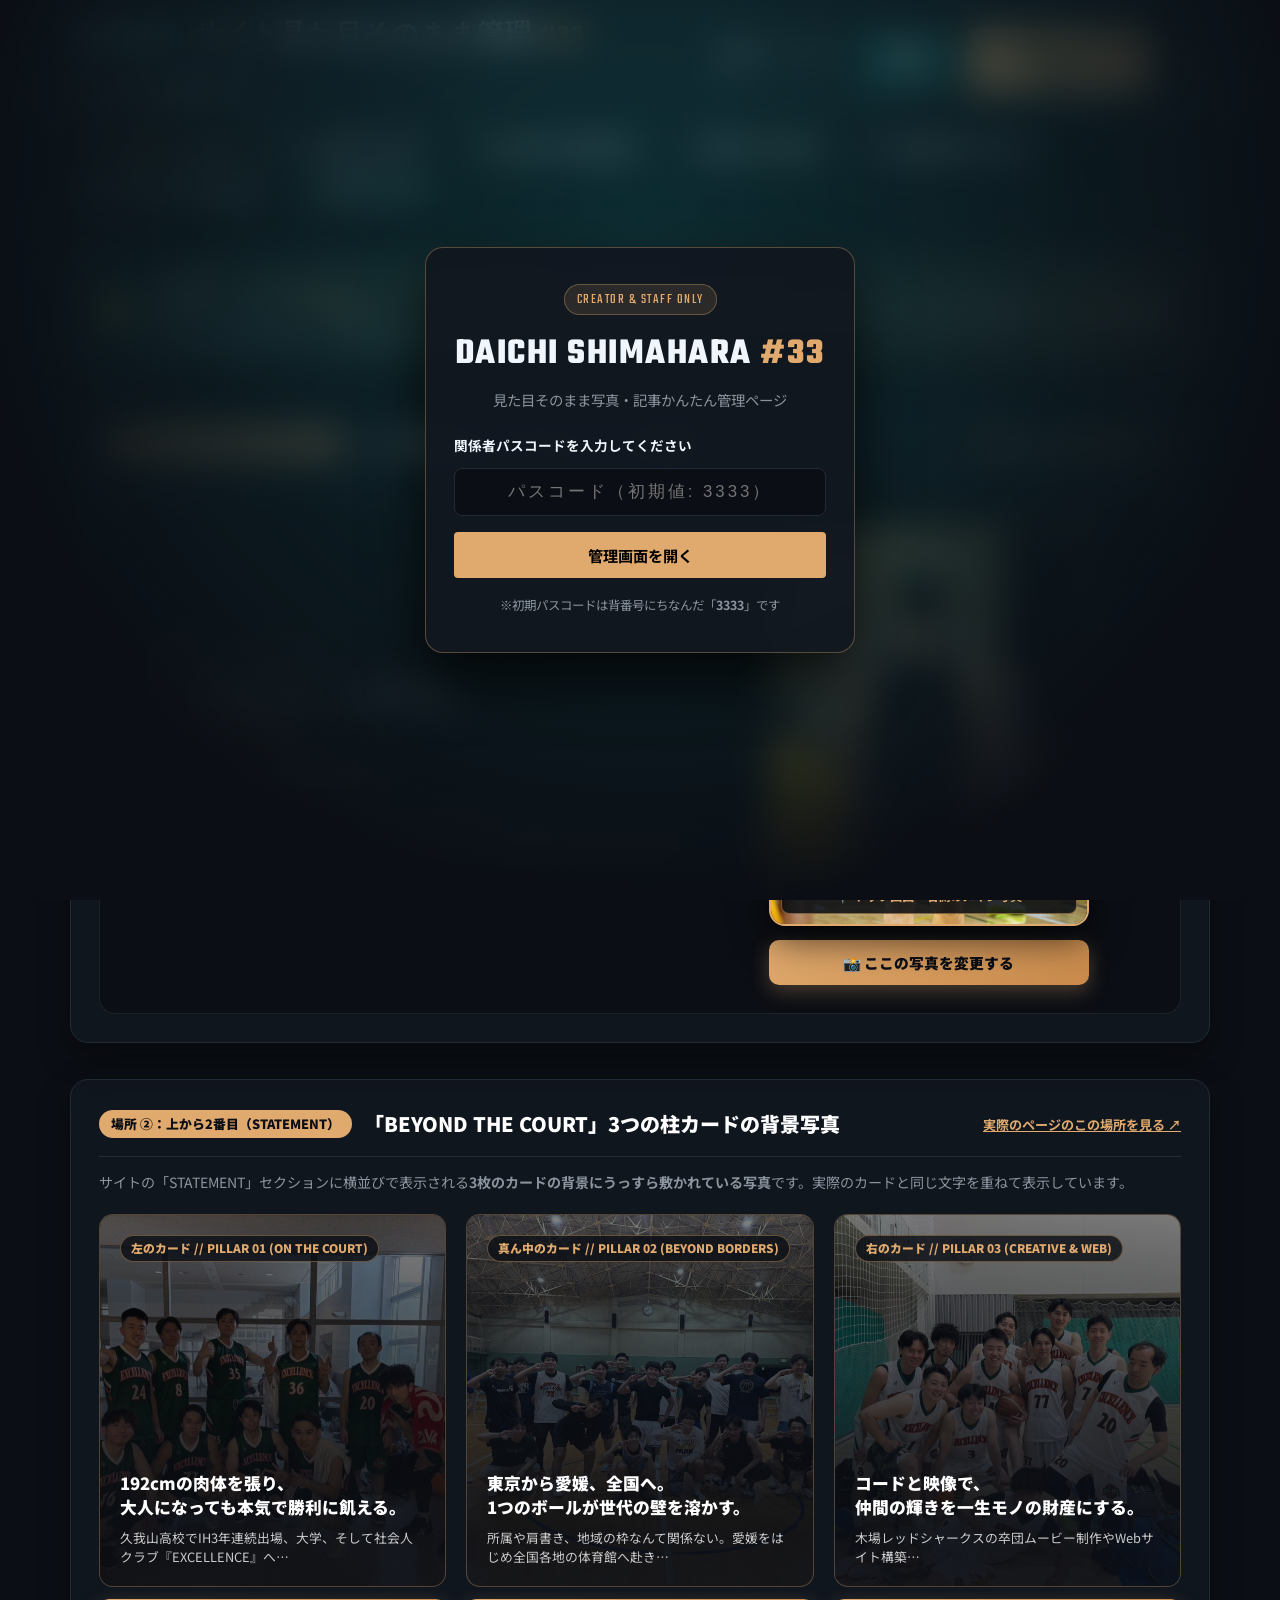
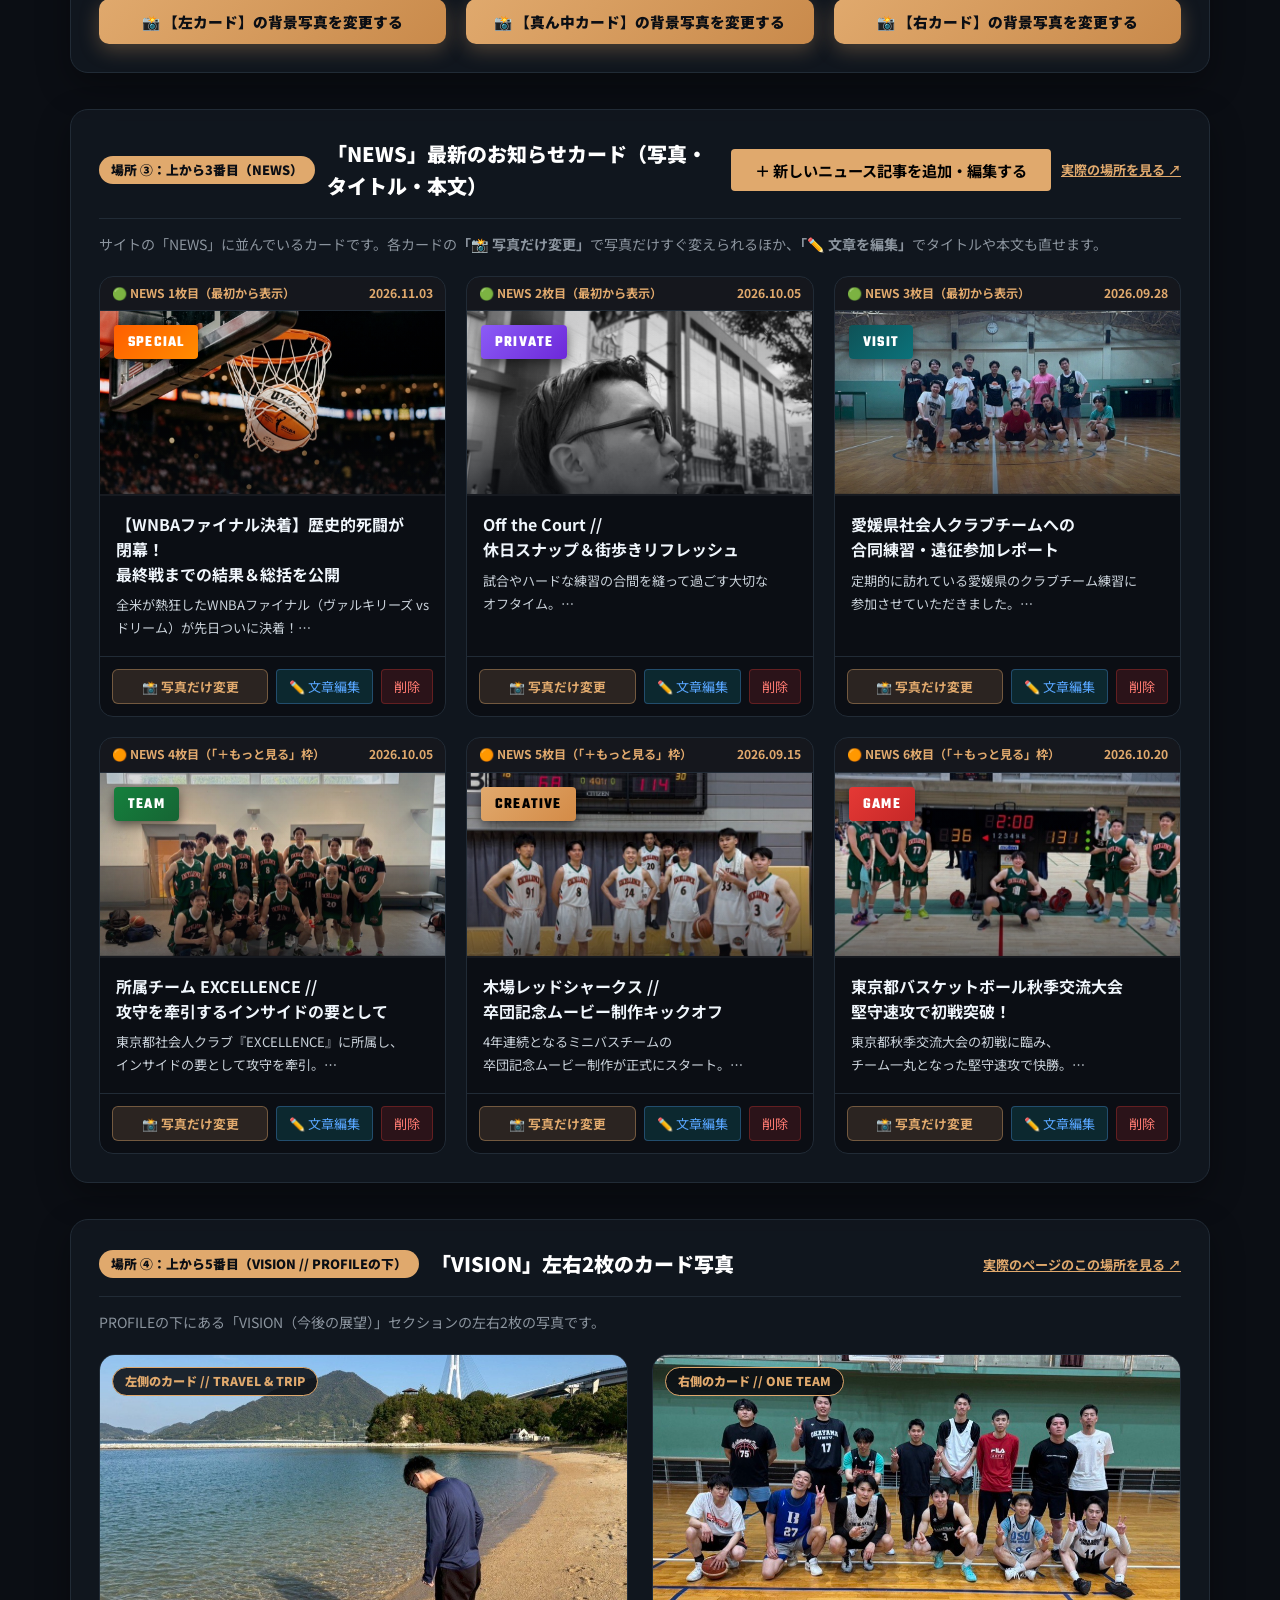
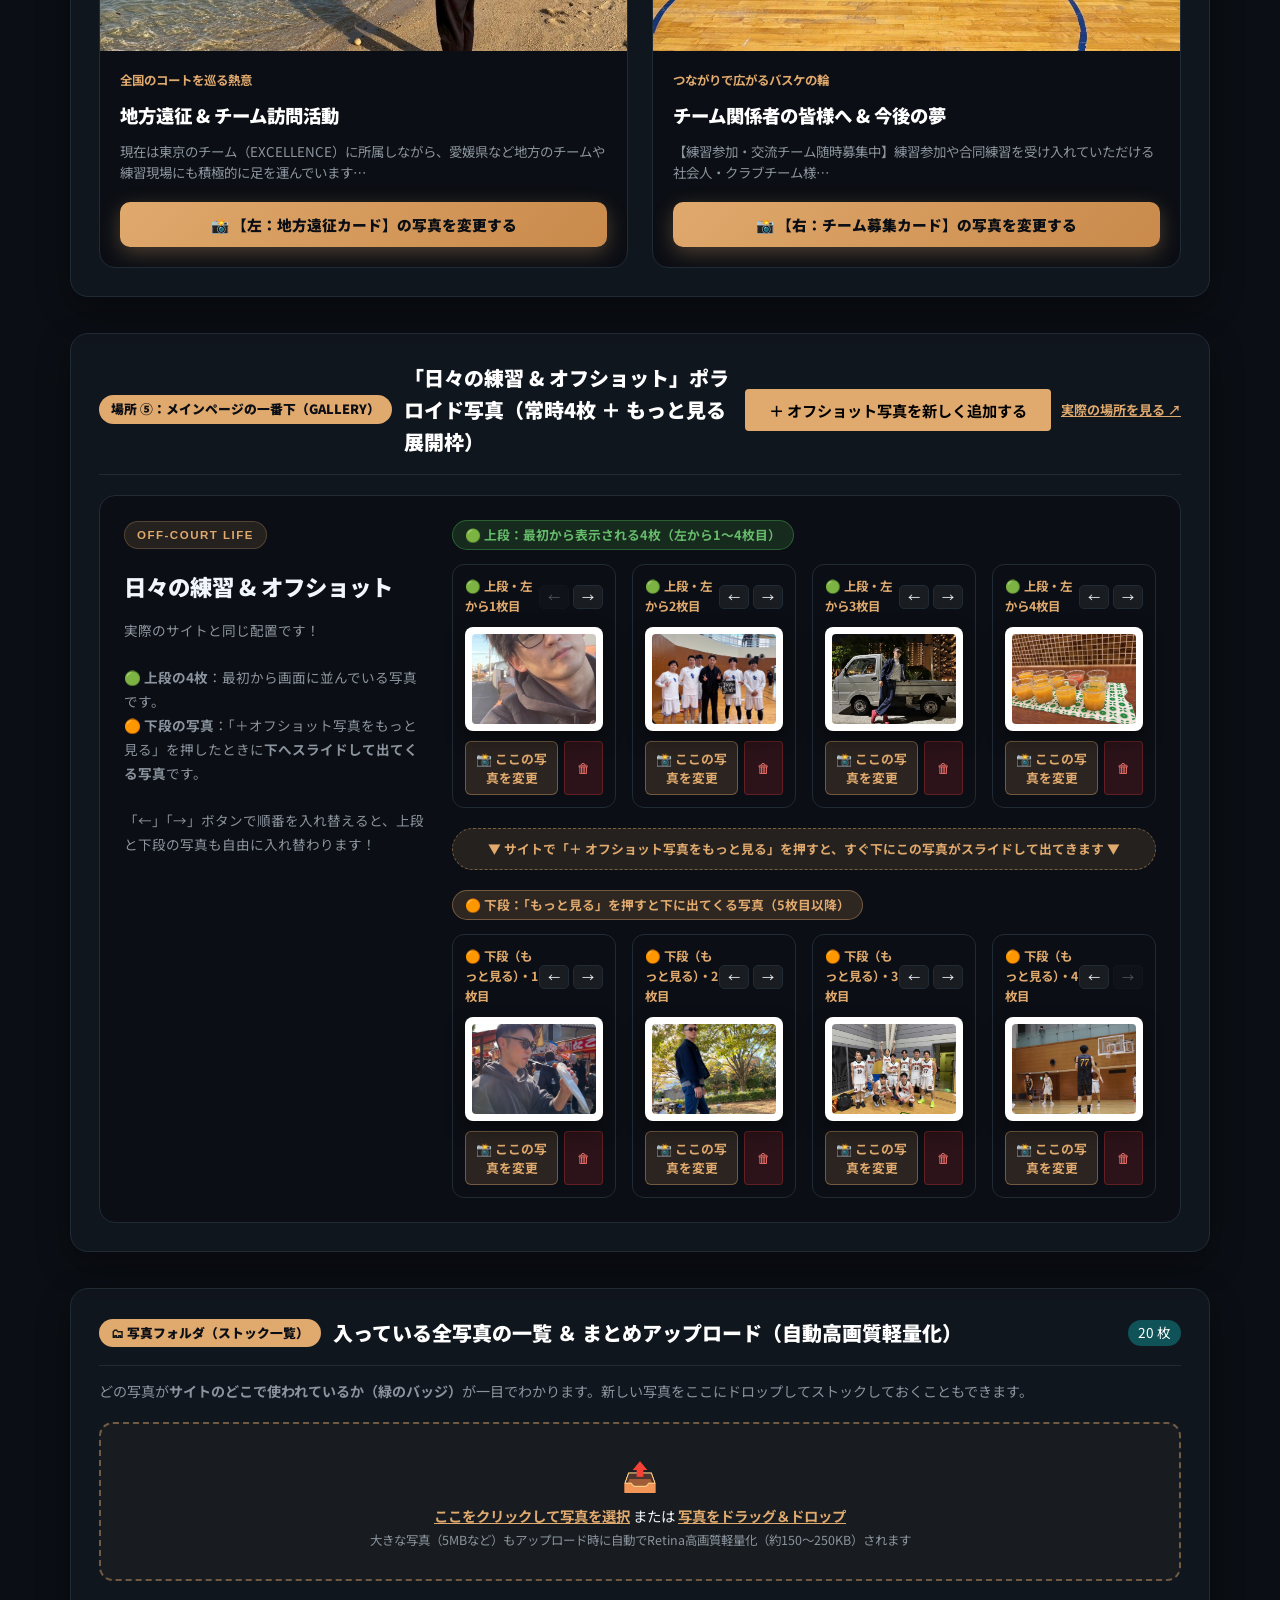
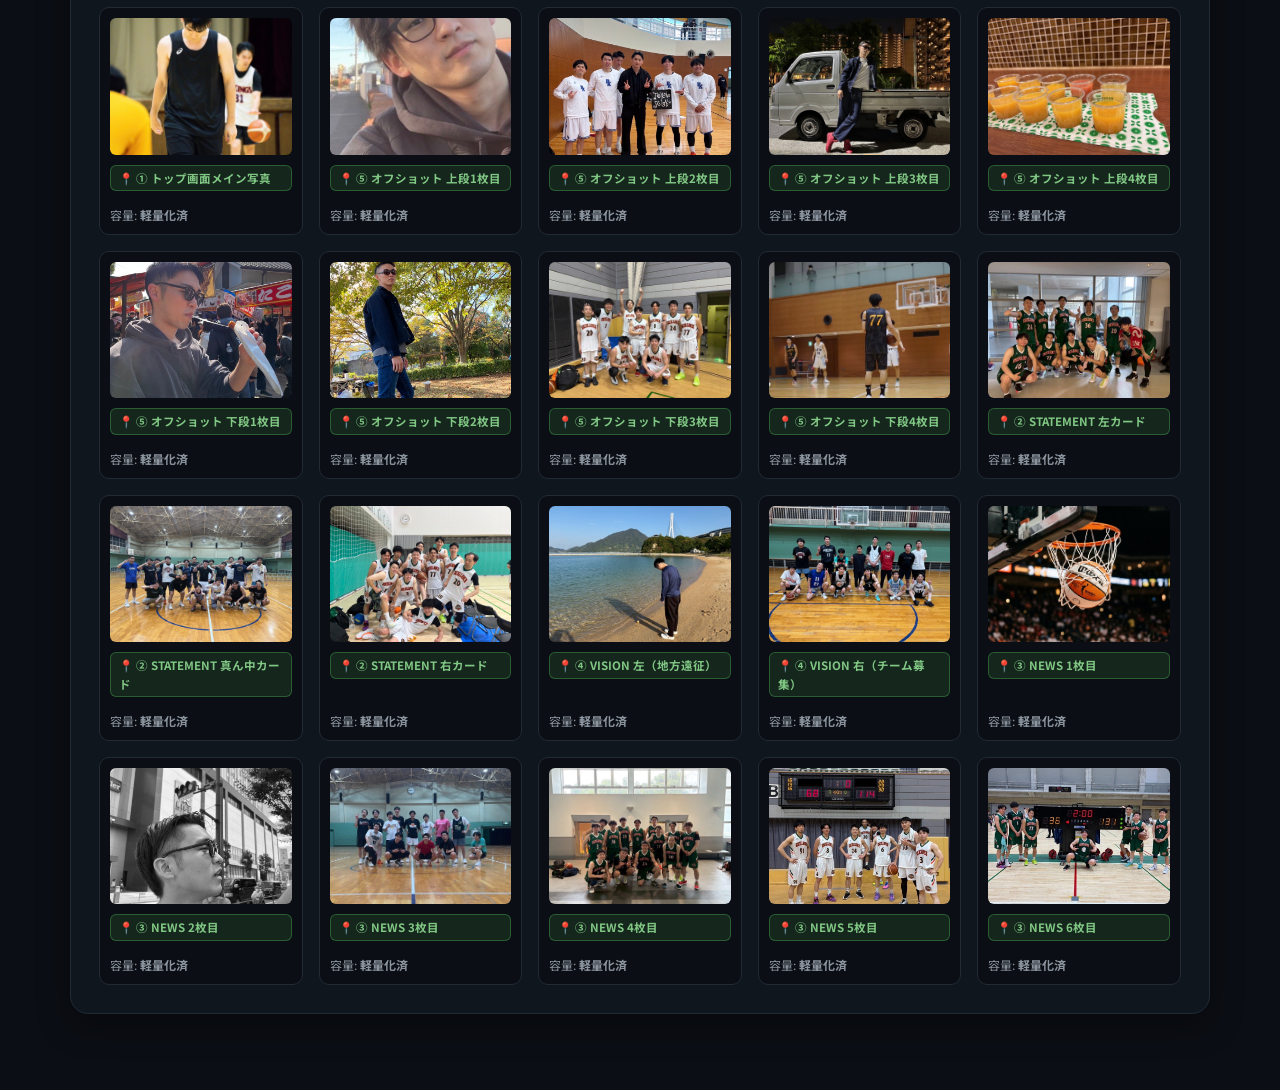
==== commit 28cd2913: "Renew admin.html as a visual top-to-bottom site replica so photo locations are immediately clear" ====
--- a/admin.html
+++ b/admin.html
@@ -4,7 +4,7 @@
     <meta charset="UTF-8">
     <meta name="viewport" content="width=device-width, initial-scale=1.0">
     <meta name="robots" content="noindex, nofollow">
-    <title>PHOTO &amp; SITE ADMIN // 島原大智 #33 関係者専用管理コンソール</title>
+    <title>見た目そのまま写真管理 // 島原大智 #33 関係者専用コンソール</title>
 
     <!-- Google Fonts -->
     <link rel="preconnect" href="https://fonts.googleapis.com">
@@ -24,47 +24,67 @@
         <div class="auth-gate-card">
             <span class="auth-badge">CREATOR &amp; STAFF ONLY</span>
             <h1 class="auth-title">DAICHI SHIMAHARA <span>#33</span></h1>
-            <p class="auth-subtitle">写真・サイト更新 関係者専用コンソール</p>
+            <p class="auth-subtitle">見た目そのまま写真・記事かんたん管理ページ</p>
             <form id="auth-gate-form" class="auth-form">
                 <label for="auth-passcode" class="auth-label">関係者パスコードを入力してください</label>
                 <input type="password" id="auth-passcode" class="auth-input" placeholder="パスコード（初期値: 3333）" autocomplete="current-password" required>
                 <p class="auth-error" id="auth-error" style="display: none;">パスコードが正しくありません</p>
-                <button type="submit" class="admin-btn-primary auth-submit-btn">管理画面へログイン</button>
+                <button type="submit" class="admin-btn-primary auth-submit-btn">管理画面を開く</button>
             </form>
-            <p class="auth-hint">※背番号にちなんだ初期パスコード「<strong>3333</strong>」で入れます（指示いただければ任意のパスワードに変更可能です）</p>
+            <p class="auth-hint">※初期パスコードは背番号にちなんだ「<strong>3333</strong>」です</p>
         </div>
     </div>
 
     <!-- =================================================================
-         ヘッダー
+         固定ヘッダー（どこにいてもすぐ保存・公開・確認ができる）
          ================================================================= -->
     <header class="admin-header">
         <div class="admin-header-left">
-            <span class="admin-badge">PHOTO &amp; SITE ADMIN</span>
-            <h1 class="admin-logo">DAICHI SHIMAHARA <span>#33</span></h1>
+            <span class="admin-badge">VISUAL ADMIN</span>
+            <h1 class="admin-logo">サイト見た目そのまま管理 <span>#33</span></h1>
             <span class="server-status" id="server-status" title="サーバー接続ステータス">
                 <span class="status-dot"></span>
                 <span class="status-text">接続確認中...</span>
             </span>
         </div>
         <div class="admin-header-actions">
-            <a href="index.html" target="_blank" class="admin-btn-outline" title="別タブでトップページを表示">
-                <span>サイトを確認 ↗</span>
+            <a href="index.html" target="_blank" class="admin-btn-outline" title="実際のサイトを別タブで開く">
+                <span>実際のサイトを見る ↗</span>
             </a>
-            <button type="button" id="btn-save-all" class="admin-btn-secondary" title="写真の並びや変更をサイトに保存">
-                <span>💾 サイトへ保存</span>
+            <button type="button" id="btn-save-all" class="admin-btn-secondary" title="変更を保存">
+                <span>💾 保存する</span>
             </button>
-            <button type="button" id="btn-publish-live" class="admin-btn-primary" title="GitHub / Vercel本番環境へワンクリック反映">
-                <span>🚀 本番サイトへ公開</span>
+            <button type="button" id="btn-publish-live" class="admin-btn-primary" title="本番サイト（Vercel）へ反映">
+                <span>🚀 本番サイトへ公開反映</span>
             </button>
-            <button type="button" id="btn-lock-admin" class="admin-btn-outline" title="管理画面をロックする">
+            <button type="button" id="btn-lock-admin" class="admin-btn-outline" title="ロックする">
                 <span>🔒</span>
             </button>
         </div>
     </header>
 
     <!-- =================================================================
-         メインコンテンツ
+         上から順のサイトマップ・クイック移動バー
+         ================================================================= -->
+    <nav class="visual-jump-bar" aria-label="サイトの場所へ移動">
+        <div class="visual-jump-inner">
+            <span class="jump-bar-label">📍 サイトの場所（上から順）：</span>
+            <a href="#vsec-hero" class="jump-pill">① トップ画面（ABOUT）</a>
+            <span class="jump-arrow">➔</span>
+            <a href="#vsec-statement" class="jump-pill">② 3つの柱（STATEMENT）</a>
+            <span class="jump-arrow">➔</span>
+            <a href="#vsec-news" class="jump-pill">③ お知らせ（NEWS）</a>
+            <span class="jump-arrow">➔</span>
+            <a href="#vsec-vision" class="jump-pill">④ 今後の展望（VISION）</a>
+            <span class="jump-arrow">➔</span>
+            <a href="#vsec-gallery" class="jump-pill">⑤ オフショット（GALLERY）</a>
+            <span class="jump-sep">｜</span>
+            <a href="#vsec-library" class="jump-pill jump-pill-lib">🗂 全写真フォルダ</a>
+        </div>
+    </nav>
+
+    <!-- =================================================================
+         メイン：実際のサイトと全く同じ順番・見た目で並んだ管理画面
          ================================================================= -->
     <main class="admin-main">
         <div class="admin-container">
@@ -72,284 +92,356 @@
             <!-- 通知トースト -->
             <div id="admin-toast" class="admin-toast" role="alert" aria-live="polite"></div>
 
-            <!-- 管理機能切り替えタブ -->
-            <nav class="admin-tabs" aria-label="管理メニュー切り替え">
-                <button type="button" class="admin-tab is-active" data-admin-tab="gallery">
-                    <span class="tab-icon">📸</span>
-                    <span class="tab-label">オフショット写真管理（GALLERY）</span>
-                </button>
-                <button type="button" class="admin-tab" data-admin-tab="slots">
-                    <span class="tab-icon">🖼️</span>
-                    <span class="tab-label">各セクションの写真変更</span>
-                </button>
-                <button type="button" class="admin-tab" data-admin-tab="library">
-                    <span class="tab-icon">🗂️</span>
-                    <span class="tab-label">写真ライブラリ（追加・軽量化）</span>
-                </button>
-                <button type="button" class="admin-tab" data-admin-tab="news">
-                    <span class="tab-icon">📰</span>
-                    <span class="tab-label">NEWS記事・写真管理</span>
-                </button>
-            </nav>
-
-            <!-- =========================================================
-                 TAB 1: オフショット写真管理（GALLERY）
-                 ========================================================= -->
-            <section class="admin-tab-panel is-active" id="tab-panel-gallery">
-                <div class="admin-card">
-                    <div class="panel-header">
-                        <div>
-                            <h2 class="panel-title">
-                                <span class="panel-icon">📸</span>
-                                <span>GALLERY（日々の練習 &amp; オフショット）写真の管理</span>
-                            </h2>
-                            <p class="panel-desc">
-                                コードを触らずに、写真の追加・差し替え・順番入れ替え・削除ができます。<strong>1〜4枚目が「常時表示」</strong>、<strong>5枚目以降が「＋もっと見る（スライド展開）」</strong>に自動で入ります。
-                            </p>
-                        </div>
-                        <div class="panel-header-btns">
-                            <button type="button" class="admin-btn-primary" id="btn-add-gallery-photo">
-                                <span>＋ 新しい写真をギャラリーに追加</span>
-                            </button>
-                        </div>
-                    </div>
-
-                    <!-- 上段：常時表示の4枚 -->
-                    <div class="gallery-admin-group">
-                        <div class="gallery-group-header">
-                            <span class="group-pill pill-visible">常時表示（上段 1〜4枚目）</span>
-                            <span class="group-note">ページを開いたときに最初から並んでいる4枚です</span>
-                        </div>
-                        <div class="gallery-admin-grid" id="admin-gallery-top-grid">
-                            <!-- JSで描画 -->
-                        </div>
-                    </div>
-
-                    <!-- 下段：「もっと見る」スライド展開枠 -->
-                    <div class="gallery-admin-group" style="margin-top: 32px;">
-                        <div class="gallery-group-header">
-                            <span class="group-pill pill-drawer">「＋もっと見る」スライド展開枠（5枚目以降）</span>
-                            <span class="group-note">ボタンを押したときに下へスーッとスライドして出てくる写真です</span>
-                        </div>
-                        <div class="gallery-admin-grid" id="admin-gallery-extra-grid">
-                            <!-- JSで描画 -->
-                        </div>
-                    </div>
-                </div>
-            </section>
-
-            <!-- =========================================================
-                 TAB 2: 各セクションの写真変更（ABOUT / STATEMENT / VISION）
-                 ========================================================= -->
-            <section class="admin-tab-panel" id="tab-panel-slots">
-                <div class="admin-card">
-                    <div class="panel-header">
-                        <div>
-                            <h2 class="panel-title">
-                                <span class="panel-icon">🖼️</span>
-                                <span>各セクションのメイン・背景写真の差し替え</span>
-                            </h2>
-                            <p class="panel-desc">
-                                トップ画面のポートレート写真や、STATEMENT（3つの柱）、VISIONの写真をワンクリックで別の写真に差し替えられます。
-                            </p>
-                        </div>
-                    </div>
-
-                    <div class="slots-admin-grid" id="admin-slots-grid">
-                        <!-- JSで6つのスロットカードを描画 -->
-                    </div>
-                </div>
-            </section>
-
-            <!-- =========================================================
-                 TAB 3: 写真ライブラリ（一括アップロード・自動軽量化・一覧）
-                 ========================================================= -->
-            <section class="admin-tab-panel" id="tab-panel-library">
-                <div class="admin-card">
-                    <div class="panel-header">
-                        <div>
-                            <h2 class="panel-title">
-                                <span class="panel-icon">🗂️</span>
-                                <span>写真ライブラリ &amp; 自動高画質軽量化アップローダー</span>
-                            </h2>
-                            <p class="panel-desc">
-                                スマホやPCから写真をドラッグ＆ドロップすると、<strong>Retina高画質を保ったまま自動で軽量化</strong>して <code>images/</code> フォルダに保存します。
-                            </p>
-                        </div>
-                        <span class="items-count-badge" id="library-count-badge">0 枚</span>
-                    </div>
-
-                    <!-- 一括ドラッグ＆ドロップアップローダー -->
-                    <div class="library-upload-box" id="library-dropzone" tabindex="0" role="button">
-                        <input type="file" id="library-file-input" accept="image/jpeg,image/png,image/webp,image/jpg" multiple style="display: none;">
-                        <span class="dropzone-icon">📤</span>
-                        <p class="dropzone-text">
-                            <strong>ここをクリックして写真を選択</strong> または <strong>複数枚の写真をドラッグ＆ドロップ</strong>
+            <!-- 使い方ガイドバナー -->
+            <div class="visual-guide-banner">
+                <div class="guide-banner-icon">💡</div>
+                <div class="guide-banner-text">
+                    <strong>どの写真がどこに出るか迷わない「サイトそのまま表示」です！</strong><br>
+                    実際のホームページの<strong>上から順番（①トップ ➔ ②STATEMENT ➔ ③NEWS ➔ ④VISION ➔ ⑤GALLERY）</strong>に並んでいます。変えたい写真の<strong>「📸 ここの写真を変更する」</strong>ボタンを押すだけで、すぐに差し替わります！
+                </div>
+            </div>
+
+            <!-- =========================================================
+                 ① 一番上：ABOUT（トップ画面のメイン写真）
+                 ========================================================= -->
+            <section class="vmap-section" id="vsec-hero">
+                <div class="vmap-section-header">
+                    <span class="vmap-step-badge">場所 ①：サイトの一番上（ABOUT）</span>
+                    <h2 class="vmap-section-title">トップ画面のメインポートレート写真</h2>
+                    <a href="index.html#about" target="_blank" class="vmap-real-link">実際のページのこの場所を見る ↗</a>
+                </div>
+
+                <!-- 実際のトップ画面と同じ左右レイアウト -->
+                <div class="vmap-hero-replica">
+                    <div class="vmap-hero-left">
+                        <span class="vmap-mock-eyebrow">TOKYO / EXCELLENCE #33</span>
+                        <h3 class="vmap-mock-h1">コートの上でも、人生でも、<br><span>熱狂の中心に。</span></h3>
+                        <p class="vmap-mock-Name">DAICHI SHIMAHARA <span>#33</span></p>
+                        <p class="vmap-mock-desc">
+                            ← サイトを開いた瞬間に<strong>一番最初に目に入る右側のメイン写真</strong>です。
                         </p>
-                        <span class="dropzone-note">大きな写真（5MBなど）もアップロード時に自動で高画質軽量化（約150〜250KB）されます</span>
-                        <div class="upload-progress" id="library-upload-status" style="display: none; margin-top: 12px;">
-                            <span class="spinner"></span> <span id="library-upload-status-text">写真を軽量化＆保存中...</span>
-                        </div>
-                    </div>
-
-                    <!-- 登録済み全画像グリッド -->
-                    <div class="library-media-grid" id="library-media-grid">
-                        <!-- JSで描画 -->
-                    </div>
-                </div>
-            </section>
-
-            <!-- =========================================================
-                 TAB 4: NEWS（お知らせ投稿・編集）
-                 ========================================================= -->
-            <section class="admin-tab-panel" id="tab-panel-news">
-                <div class="admin-grid">
-                    <!-- 左側：入力・編集フォーム -->
-                    <section class="admin-card form-panel">
-                        <div class="panel-header">
-                            <h2 class="panel-title" id="form-heading">
-                                <span class="panel-icon">✍️</span>
-                                <span id="form-mode-title">新しいお知らせを投稿</span>
-                            </h2>
-                            <button type="button" id="btn-cancel-edit" class="btn-text" style="display: none;">編集をキャンセル</button>
-                        </div>
-
-                        <form id="news-form" class="news-form" novalidate>
-                            <input type="hidden" id="edit-item-id" value="">
-
-                            <div class="form-row-2">
-                                <div class="form-group">
-                                    <label for="news-date">日付 <span class="req">*</span></label>
-                                    <input type="date" id="news-date" required class="form-input">
-                                </div>
-
-                                <div class="form-group">
-                                    <label for="news-category">カテゴリ <span class="req">*</span></label>
-                                    <select id="news-category" required class="form-select">
-                                        <option value="SPECIAL">SPECIAL（特集・注目トピック）</option>
-                                        <option value="PRIVATE">PRIVATE（プライベート・オフショット）</option>
-                                        <option value="TEAM">TEAM（所属チーム・活動）</option>
-                                        <option value="GAME">GAME（試合結果・スタッツ）</option>
-                                        <option value="VISIT">VISIT（遠征・チーム訪問）</option>
-                                        <option value="CREATIVE">CREATIVE（映像・制作実績）</option>
-                                        <option value="INFO">INFO（お知らせ・一般）</option>
-                                    </select>
-                                </div>
-                            </div>
-
-                            <div class="form-group">
-                                <label for="news-title">タイトル <span class="req">*</span></label>
-                                <input type="text" id="news-title" placeholder="例: 秋季クラブ選手権 第3節 EXCELLENCE勝利" required class="form-input">
-                            </div>
-
-                            <div class="form-group">
-                                <label for="news-image">アイキャッチ画像</label>
-                                <div class="image-input-container">
-                                    <div class="image-select-row" style="display: flex; gap: 10px;">
-                                        <select id="news-image" class="form-select" style="flex: 1;">
-                                            <option value="">（画像一覧を読み込み中...）</option>
+                    </div>
+                    <div class="vmap-hero-right">
+                        <div class="vmap-photo-frame hero-frame-preview">
+                            <img src="images/IMG_8532.jpg" id="vmap-img-hero" alt="トップ画面メイン写真">
+                            <div class="vmap-location-tag">📍 トップ画面・右側のメイン写真</div>
+                        </div>
+                        <button type="button" class="btn-change-here" data-slot-trigger="hero">
+                            📸 ここの写真を変更する
+                        </button>
+                    </div>
+                </div>
+            </section>
+
+            <!-- =========================================================
+                 ② 2番目：STATEMENT（BEYOND THE COURT // 3つの柱の背景写真）
+                 ========================================================= -->
+            <section class="vmap-section" id="vsec-statement">
+                <div class="vmap-section-header">
+                    <span class="vmap-step-badge">場所 ②：上から2番目（STATEMENT）</span>
+                    <h2 class="vmap-section-title">「BEYOND THE COURT」3つの柱カードの背景写真</h2>
+                    <a href="index.html#statement" target="_blank" class="vmap-real-link">実際のページのこの場所を見る ↗</a>
+                </div>
+                <p class="vmap-section-sub">
+                    サイトの「STATEMENT」セクションに横並びで表示される<strong>3枚のカードの背景にうっすら敷かれている写真</strong>です。実際のカードと同じ文字を重ねて表示しています。
+                </p>
+
+                <div class="vmap-statement-grid">
+                    <!-- 左カード: PILLAR 01 -->
+                    <div class="vmap-story-card">
+                        <div class="vmap-story-preview">
+                            <img src="images/nCodfH6uTi-zfORtPWL2Kw.jpg" id="vmap-img-statement_1" alt="">
+                            <div class="vmap-story-overlay">
+                                <span class="vmap-story-num">左のカード // PILLAR 01 (ON THE COURT)</span>
+                                <h4 class="vmap-story-h">192cmの肉体を張り、<br>大人になっても本気で勝利に飢える。</h4>
+                                <p class="vmap-story-p">久我山高校でIH3年連続出場、大学、そして社会人クラブ『EXCELLENCE』へ…</p>
+                            </div>
+                        </div>
+                        <button type="button" class="btn-change-here" data-slot-trigger="statement_1">
+                            📸 【左カード】の背景写真を変更する
+                        </button>
+                    </div>
+
+                    <!-- 中央カード: PILLAR 02 -->
+                    <div class="vmap-story-card">
+                        <div class="vmap-story-preview">
+                            <img src="images/ehime_team_salute.jpg" id="vmap-img-statement_2" alt="">
+                            <div class="vmap-story-overlay">
+                                <span class="vmap-story-num">真ん中のカード // PILLAR 02 (BEYOND BORDERS)</span>
+                                <h4 class="vmap-story-h">東京から愛媛、全国へ。<br>1つのボールが世代の壁を溶かす。</h4>
+                                <p class="vmap-story-p">所属や肩書き、地域の枠なんて関係ない。愛媛をはじめ全国各地の体育館へ赴き…</p>
+                            </div>
+                        </div>
+                        <button type="button" class="btn-change-here" data-slot-trigger="statement_2">
+                            📸 【真ん中カード】の背景写真を変更する
+                        </button>
+                    </div>
+
+                    <!-- 右カード: PILLAR 03 -->
+                    <div class="vmap-story-card">
+                        <div class="vmap-story-preview">
+                            <img src="images/IwPsWPFURlSngd9m60T98w.jpg" id="vmap-img-statement_3" alt="">
+                            <div class="vmap-story-overlay">
+                                <span class="vmap-story-num">右のカード // PILLAR 03 (CREATIVE &amp; WEB)</span>
+                                <h4 class="vmap-story-h">コードと映像で、<br>仲間の輝きを一生モノの財産にする。</h4>
+                                <p class="vmap-story-p">木場レッドシャークスの卒団ムービー制作やWebサイト構築…</p>
+                            </div>
+                        </div>
+                        <button type="button" class="btn-change-here" data-slot-trigger="statement_3">
+                            📸 【右カード】の背景写真を変更する
+                        </button>
+                    </div>
+                </div>
+            </section>
+
+            <!-- =========================================================
+                 ③ 3番目：NEWS（最新のお知らせ＆活動報告）
+                 ========================================================= -->
+            <section class="vmap-section" id="vsec-news">
+                <div class="vmap-section-header">
+                    <span class="vmap-step-badge">場所 ③：上から3番目（NEWS）</span>
+                    <h2 class="vmap-section-title">「NEWS」最新のお知らせカード（写真・タイトル・本文）</h2>
+                    <div style="display: flex; gap: 10px; align-items: center;">
+                        <button type="button" class="admin-btn-primary" id="btn-toggle-news-form">
+                            <span>＋ 新しいニュース記事を追加・編集する</span>
+                        </button>
+                        <a href="index.html#news" target="_blank" class="vmap-real-link">実際の場所を見る ↗</a>
+                    </div>
+                </div>
+                <p class="vmap-section-sub">
+                    サイトの「NEWS」に並んでいるカードです。各カードの<strong>「📸 写真だけ変更」</strong>で写真だけすぐ変えられるほか、<strong>「✏️ 文章を編集」</strong>でタイトルや本文も直せます。
+                </p>
+
+                <!-- ニュース新規投稿・編集パネル（ボタンを押すと開く） -->
+                <div class="vmap-news-editor-collapse" id="vmap-news-editor-box" style="display: none;">
+                    <div class="admin-grid" style="margin-bottom: 24px;">
+                        <section class="admin-card form-panel">
+                            <div class="panel-header">
+                                <h3 class="panel-title" id="form-heading">
+                                    <span class="panel-icon">✍️</span>
+                                    <span id="form-mode-title">新しいお知らせを投稿</span>
+                                </h3>
+                                <button type="button" id="btn-cancel-edit" class="btn-text">閉じる</button>
+                            </div>
+
+                            <form id="news-form" class="news-form" novalidate>
+                                <input type="hidden" id="edit-item-id" value="">
+
+                                <div class="form-row-2">
+                                    <div class="form-group">
+                                        <label for="news-date">日付 <span class="req">*</span></label>
+                                        <input type="date" id="news-date" required class="form-input">
+                                    </div>
+                                    <div class="form-group">
+                                        <label for="news-category">カテゴリ <span class="req">*</span></label>
+                                        <select id="news-category" required class="form-select">
+                                            <option value="SPECIAL">SPECIAL（特集・注目トピック）</option>
+                                            <option value="PRIVATE">PRIVATE（プライベート・オフショット）</option>
+                                            <option value="TEAM">TEAM（所属チーム・活動）</option>
+                                            <option value="GAME">GAME（試合結果・スタッツ）</option>
+                                            <option value="VISIT">VISIT（遠征・チーム訪問）</option>
+                                            <option value="CREATIVE">CREATIVE（映像・制作実績）</option>
+                                            <option value="INFO">INFO（お知らせ・一般）</option>
                                         </select>
-                                        <button type="button" class="admin-btn-outline" id="btn-pick-news-photo">一覧から選ぶ</button>
-                                    </div>
-
-                                    <div class="image-upload-divider">
-                                        <span>または 手元の新しい写真を追加</span>
-                                    </div>
-
-                                    <div class="image-dropzone" id="image-dropzone" tabindex="0" role="button">
-                                        <input type="file" id="image-file-input" accept="image/jpeg,image/png,image/webp,image/jpg" style="display: none;">
-                                        <div class="dropzone-content" id="dropzone-prompt">
-                                            <span class="dropzone-icon">📸</span>
-                                            <p class="dropzone-text">
-                                                <strong>クリックして写真を選択</strong> またはドラッグ＆ドロップ
-                                            </p>
-                                            <span class="dropzone-note">自動で高画質軽量化されて保存されます</span>
-                                        </div>
-                                        <div class="dropzone-preview" id="dropzone-preview" style="display: none;">
-                                            <span class="upload-badge">アップロード完了 ✓</span>
-                                            <span class="uploaded-filename" id="uploaded-filename"></span>
-                                        </div>
-                                        <div class="upload-progress" id="upload-progress" style="display: none;">
-                                            <span class="spinner"></span> <span>写真を保存中...</span>
-                                        </div>
                                     </div>
                                 </div>
-                            </div>
-
-                            <div class="form-group">
-                                <label for="news-desc">本文・詳細 <span class="req">*</span></label>
-                                <textarea id="news-desc" rows="4" placeholder="お知らせの詳細や結果、メッセージを入力してください。" required class="form-textarea"></textarea>
-                            </div>
-
-                            <div class="form-actions">
-                                <button type="submit" id="btn-submit" class="admin-btn-primary">
-                                    <span id="btn-submit-text">お知らせを公開する</span>
-                                </button>
-                                <button type="button" id="btn-reset-form" class="admin-btn-outline">クリア</button>
-                            </div>
-                        </form>
-                    </section>
-
-                    <!-- 右側：リアルタイムプレビュー -->
-                    <section class="admin-card preview-panel">
-                        <div class="panel-header">
-                            <h2 class="panel-title">
-                                <span class="panel-icon">👁</span>
-                                <span>ライブプレビュー</span>
-                            </h2>
-                            <span class="preview-badge">トップページの見た目</span>
-                        </div>
-
-                        <div class="preview-container">
-                            <article class="news-card" id="live-preview-card">
-                                <div class="news-card-img-wrap">
-                                    <img src="images/SuUS89tdQ3m_J9UOu82GOg.jpg" id="prev-img" alt="プレビュー画像">
-                                    <span class="news-badge badge-game" id="prev-badge">GAME</span>
+
+                                <div class="form-group">
+                                    <label for="news-title">タイトル <span class="req">*</span></label>
+                                    <input type="text" id="news-title" placeholder="例: 秋季クラブ選手権 第3節 EXCELLENCE勝利" required class="form-input">
                                 </div>
-                                <div class="news-card-body">
-                                    <time class="news-date" id="prev-date">2026.10.05</time>
-                                    <h3 class="news-title" id="prev-title">タイトルがここに表示されます</h3>
-                                    <p class="news-desc" id="prev-desc">本文のプレビューがここにリアルタイムで表示されます。</p>
+
+                                <div class="form-group">
+                                    <label for="news-image">アイキャッチ写真</label>
+                                    <div style="display: flex; gap: 10px;">
+                                        <select id="news-image" class="form-select" style="flex: 1;"></select>
+                                        <button type="button" class="admin-btn-secondary" id="btn-pick-news-photo">📸 写真一覧・新規追加から選ぶ</button>
+                                    </div>
                                 </div>
-                            </article>
-                        </div>
-                    </section>
-                </div>
-
-                <!-- 登録済みお知らせ一覧 -->
-                <section class="admin-card list-panel">
-                    <div class="panel-header">
-                        <div class="panel-title-wrap">
-                            <h2 class="panel-title">
-                                <span class="panel-icon">📋</span>
-                                <span>公開中のお知らせ一覧</span>
-                                <span class="items-count-badge" id="items-count">0 件</span>
-                            </h2>
-                        </div>
-                    </div>
-
-                    <div class="table-responsive">
-                        <table class="news-table">
-                            <thead>
-                                <tr>
-                                    <th style="width: 80px;">画像</th>
-                                    <th style="width: 120px;">日付</th>
-                                    <th style="width: 110px;">カテゴリ</th>
-                                    <th>タイトル / 本文</th>
-                                    <th style="width: 150px; text-align: center;">操作</th>
-                                </tr>
-                            </thead>
-                            <tbody id="news-table-body"></tbody>
-                        </table>
-                    </div>
-                </section>
+
+                                <div class="form-group">
+                                    <label for="news-desc">本文・詳細 <span class="req">*</span></label>
+                                    <textarea id="news-desc" rows="3" required class="form-textarea"></textarea>
+                                </div>
+
+                                <div class="form-actions">
+                                    <button type="submit" id="btn-submit" class="admin-btn-primary">
+                                        <span id="btn-submit-text">この内容で保存する</span>
+                                    </button>
+                                    <button type="button" id="btn-reset-form" class="admin-btn-outline">クリア</button>
+                                </div>
+                            </form>
+                        </section>
+
+                        <section class="admin-card preview-panel">
+                            <div class="panel-header">
+                                <h3 class="panel-title"><span class="panel-icon">👁</span> <span>カードの見た目プレビュー</span></h3>
+                            </div>
+                            <div class="preview-container">
+                                <article class="news-card" id="live-preview-card">
+                                    <div class="news-card-img-wrap">
+                                        <img src="images/SuUS89tdQ3m_J9UOu82GOg.jpg" id="prev-img" alt="プレビュー画像">
+                                        <span class="news-badge badge-game" id="prev-badge">GAME</span>
+                                    </div>
+                                    <div class="news-card-body">
+                                        <time class="news-date" id="prev-date">2026.10.05</time>
+                                        <h3 class="news-title" id="prev-title">タイトル</h3>
+                                        <p class="news-desc" id="prev-desc">本文プレビュー</p>
+                                    </div>
+                                </article>
+                            </div>
+                        </section>
+                    </div>
+                </div>
+
+                <!-- 実際のNEWSセクションと同じ3列カード表示 -->
+                <div class="vmap-news-cards-grid" id="vmap-news-cards-grid">
+                    <!-- JSで現在のNEWSカードを実際の見た目で描画 -->
+                </div>
+            </section>
+
+            <!-- =========================================================
+                 ④ 4番目：VISION（今後の展望・2枚の大きな写真付きカード）
+                 ========================================================= -->
+            <section class="vmap-section" id="vsec-vision">
+                <div class="vmap-section-header">
+                    <span class="vmap-step-badge">場所 ④：上から5番目（VISION // PROFILEの下）</span>
+                    <h2 class="vmap-section-title">「VISION」左右2枚のカード写真</h2>
+                    <a href="index.html#vision" target="_blank" class="vmap-real-link">実際のページのこの場所を見る ↗</a>
+                </div>
+                <p class="vmap-section-sub">
+                    PROFILEの下にある「VISION（今後の展望）」セクションの左右2枚の写真です。
+                </p>
+
+                <div class="vmap-vision-grid">
+                    <!-- 左カード: 地方遠征 & チーム訪問活動 -->
+                    <div class="vmap-vision-card">
+                        <div class="vmap-vision-img-wrap">
+                            <img src="images/5wmlkUItSNWx0Gh7hiKayw.jpg" id="vmap-img-vision_1" alt="">
+                            <span class="vmap-vision-badge">左側のカード // TRAVEL &amp; TRIP</span>
+                        </div>
+                        <div class="vmap-vision-body">
+                            <div class="vmap-vision-sub">全国のコートを巡る熱意</div>
+                            <h4 class="vmap-vision-h">地方遠征 &amp; チーム訪問活動</h4>
+                            <p class="vmap-vision-p">現在は東京のチーム（EXCELLENCE）に所属しながら、愛媛県など地方のチームや練習現場にも積極的に足を運んでいます…</p>
+                            <button type="button" class="btn-change-here" data-slot-trigger="vision_1">
+                                📸 【左：地方遠征カード】の写真を変更する
+                            </button>
+                        </div>
+                    </div>
+
+                    <!-- 右カード: チーム関係者の皆様へ & 今後の夢 -->
+                    <div class="vmap-vision-card">
+                        <div class="vmap-vision-img-wrap">
+                            <img src="images/mRke21uCSjeQj7z8Q57I-Q.jpg" id="vmap-img-vision_2" alt="">
+                            <span class="vmap-vision-badge">右側のカード // ONE TEAM</span>
+                        </div>
+                        <div class="vmap-vision-body">
+                            <div class="vmap-vision-sub">つながりで広がるバスケの輪</div>
+                            <h4 class="vmap-vision-h">チーム関係者の皆様へ &amp; 今後の夢</h4>
+                            <p class="vmap-vision-p">【練習参加・交流チーム随時募集中】練習参加や合同練習を受け入れていただける社会人・クラブチーム様…</p>
+                            <button type="button" class="btn-change-here" data-slot-trigger="vision_2">
+                                📸 【右：チーム募集カード】の写真を変更する
+                            </button>
+                        </div>
+                    </div>
+                </div>
+            </section>
+
+            <!-- =========================================================
+                 ⑤ 5番目：GALLERY（日々の練習 & オフショット // ポラロイド風）
+                 ========================================================= -->
+            <section class="vmap-section" id="vsec-gallery">
+                <div class="vmap-section-header">
+                    <span class="vmap-step-badge">場所 ⑤：メインページの一番下（GALLERY）</span>
+                    <h2 class="vmap-section-title">「日々の練習 &amp; オフショット」ポラロイド写真（常時4枚 ＋ もっと見る展開枠）</h2>
+                    <div style="display: flex; gap: 10px; align-items: center;">
+                        <button type="button" class="admin-btn-primary" id="btn-add-gallery-photo">
+                            <span>＋ オフショット写真を新しく追加する</span>
+                        </button>
+                        <a href="index.html#gallery" target="_blank" class="vmap-real-link">実際の場所を見る ↗</a>
+                    </div>
+                </div>
+
+                <!-- 実際のGALLERYセクションと同じダークボックス構造で再現 -->
+                <div class="vmap-gallery-replica">
+                    <div class="vmap-gallery-left-info">
+                        <span class="collage-badge">OFF-COURT LIFE</span>
+                        <h3>日々の練習 <span class="accent-amp">&amp;</span> オフショット</h3>
+                        <p class="vmap-gallery-explain">
+                            実際のサイトと同じ配置です！<br><br>
+                            🟢 <strong>上段の4枚</strong>：最初から画面に並んでいる写真です。<br>
+                            🟠 <strong>下段の写真</strong>：「＋オフショット写真をもっと見る」を押したときに<strong>下へスライドして出てくる写真</strong>です。<br><br>
+                            「←」「→」ボタンで順番を入れ替えると、上段と下段の写真も自由に入れ替わります！
+                        </p>
+                    </div>
+
+                    <div class="vmap-gallery-right-photos">
+                        <!-- 上段：最初から見える4枚 -->
+                        <div class="gallery-admin-group">
+                            <div class="gallery-group-header">
+                                <span class="group-pill pill-visible">🟢 上段：最初から表示される4枚（左から1〜4枚目）</span>
+                            </div>
+                            <div class="gallery-admin-grid" id="admin-gallery-top-grid">
+                                <!-- JSでポラロイド風カードを描画 -->
+                            </div>
+                        </div>
+
+                        <!-- 実際のサイトと同じ「もっと見る」の位置イメージ -->
+                        <div class="vmap-drawer-divider">
+                            <span>▼ サイトで「＋ オフショット写真をもっと見る」を押すと、すぐ下にこの写真がスライドして出てきます ▼</span>
+                        </div>
+
+                        <!-- 下段：「もっと見る」でスライドして出てくる写真 -->
+                        <div class="gallery-admin-group">
+                            <div class="gallery-group-header">
+                                <span class="group-pill pill-drawer">🟠 下段：「もっと見る」を押すと下に出てくる写真（5枚目以降）</span>
+                            </div>
+                            <div class="gallery-admin-grid" id="admin-gallery-extra-grid">
+                                <!-- JSでポラロイド風カードを描画 -->
+                            </div>
+                        </div>
+                    </div>
+                </div>
+            </section>
+
+            <!-- =========================================================
+                 🗂 全写真フォルダ（まとめてアップロード・容量チェック・整理）
+                 ========================================================= -->
+            <section class="vmap-section" id="vsec-library">
+                <div class="vmap-section-header">
+                    <span class="vmap-step-badge">🗂 写真フォルダ（ストック一覧）</span>
+                    <h2 class="vmap-section-title">入っている全写真の一覧 ＆ まとめアップロード（自動高画質軽量化）</h2>
+                    <span class="items-count-badge" id="library-count-badge">0 枚</span>
+                </div>
+                <p class="vmap-section-sub">
+                    どの写真が<strong>サイトのどこで使われているか（緑のバッジ）</strong>が一目でわかります。新しい写真をここにドロップしてストックしておくこともできます。
+                </p>
+
+                <!-- 一括ドラッグ＆ドロップアップローダー -->
+                <div class="library-upload-box" id="library-dropzone" tabindex="0" role="button">
+                    <input type="file" id="library-file-input" accept="image/jpeg,image/png,image/webp,image/jpg" multiple style="display: none;">
+                    <span class="dropzone-icon">📤</span>
+                    <p class="dropzone-text">
+                        <strong>ここをクリックして写真を選択</strong> または <strong>写真をドラッグ＆ドロップ</strong>
+                    </p>
+                    <span class="dropzone-note">大きな写真（5MBなど）もアップロード時に自動でRetina高画質軽量化（約150〜250KB）されます</span>
+                    <div class="upload-progress" id="library-upload-status" style="display: none; margin-top: 12px;">
+                        <span class="spinner"></span> <span id="library-upload-status-text">写真を軽量化＆保存中...</span>
+                    </div>
+                </div>
+
+                <!-- 登録済み全画像グリッド（どこで使われているかラベル付き） -->
+                <div class="library-media-grid" id="library-media-grid">
+                    <!-- JSで描画 -->
+                </div>
             </section>
 
         </div>
     </main>
 
     <!-- =================================================================
-         写真選択・新規アップロード モーダル（どの枠からでも視覚的に選べる）
+         写真選択・新規アップロード モーダル
          ================================================================= -->
     <div class="photo-picker-modal" id="photo-picker-modal" aria-hidden="true">
         <div class="photo-picker-backdrop" id="photo-picker-backdrop"></div>
@@ -357,7 +449,7 @@
             <div class="picker-modal-header">
                 <div>
                     <h3 class="picker-modal-title" id="picker-modal-title">写真を選択 または 新規アップロード</h3>
-                    <p class="picker-modal-sub" id="picker-modal-sub">使いたい写真をクリックするか、手元の新しい写真をドロップしてください</p>
+                    <p class="picker-modal-sub" id="picker-modal-sub">使いたい写真をクリックするか、手元の新しい写真をアップロードしてください</p>
                 </div>
                 <button type="button" class="picker-close-btn" id="picker-close-btn" aria-label="閉じる">✕</button>
             </div>
@@ -366,7 +458,7 @@
             <div class="picker-upload-strip" id="picker-upload-strip">
                 <input type="file" id="picker-file-input" accept="image/jpeg,image/png,image/webp,image/jpg" style="display: none;">
                 <button type="button" class="admin-btn-primary" id="btn-picker-upload-trigger">
-                    <span>📤 パソコン・スマホから新しい写真をアップロードして使う</span>
+                    <span>📤 パソコン・スマホから新しい写真を選んでそのまま反映する</span>
                 </button>
                 <span class="picker-upload-hint" id="picker-upload-hint">自動で高画質軽量化されます</span>
             </div>
--- a/css/admin.css
+++ b/css/admin.css
@@ -1175,3 +1175,515 @@
     grid-template-columns: 1fr;
   }
 }
+
+
+/* ==========================================================================
+   Visual Site-Map Replica Styles (サイトの見た目そのまま上から順管理)
+   ========================================================================== */
+.visual-jump-bar {
+  position: sticky;
+  top: 69px;
+  z-index: 95;
+  background: rgba(11, 14, 20, 0.94);
+  backdrop-filter: blur(12px);
+  border-bottom: 1px solid rgba(224, 169, 109, 0.25);
+  padding: 10px 5%;
+}
+
+.visual-jump-inner {
+  max-width: var(--container-max-width);
+  margin: 0 auto;
+  display: flex;
+  align-items: center;
+  flex-wrap: wrap;
+  gap: 8px;
+}
+
+.jump-bar-label {
+  font-size: 0.8rem;
+  font-weight: 700;
+  color: var(--color-accent);
+}
+
+.jump-pill {
+  display: inline-flex;
+  align-items: center;
+  padding: 5px 12px;
+  border-radius: 999px;
+  background: rgba(255, 255, 255, 0.05);
+  border: 1px solid var(--color-card-border);
+  color: var(--color-text-light);
+  font-size: 0.8rem;
+  font-weight: 700;
+  text-decoration: none;
+  transition: all 0.2s ease;
+}
+
+.jump-pill:hover {
+  background: var(--color-accent);
+  color: #000;
+  border-color: var(--color-accent);
+}
+
+.jump-pill-lib {
+  background: rgba(15, 82, 87, 0.35);
+  border-color: rgba(224, 169, 109, 0.35);
+}
+
+.jump-arrow,
+.jump-sep {
+  color: var(--color-text-muted);
+  font-size: 0.78rem;
+}
+
+.visual-guide-banner {
+  display: flex;
+  align-items: center;
+  gap: 16px;
+  background: linear-gradient(135deg, rgba(15, 82, 87, 0.38), rgba(224, 169, 109, 0.14));
+  border: 1px solid rgba(224, 169, 109, 0.4);
+  border-radius: 14px;
+  padding: 18px 22px;
+  margin-bottom: 32px;
+}
+
+.guide-banner-icon {
+  font-size: 2rem;
+  line-height: 1;
+}
+
+.guide-banner-text {
+  font-size: 0.9rem;
+  line-height: 1.7;
+  color: var(--color-text-light);
+}
+
+.guide-banner-text strong {
+  color: var(--color-accent);
+}
+
+/* 各サイトセクション枠 */
+.vmap-section {
+  background: rgba(18, 24, 32, 0.82);
+  border: 1px solid var(--color-card-border);
+  border-radius: 18px;
+  padding: 28px;
+  margin-bottom: 36px;
+  scroll-margin-top: 135px;
+  box-shadow: 0 12px 32px rgba(0, 0, 0, 0.35);
+}
+
+.vmap-section-header {
+  display: flex;
+  align-items: center;
+  justify-content: space-between;
+  flex-wrap: wrap;
+  gap: 12px;
+  padding-bottom: 16px;
+  margin-bottom: 20px;
+  border-bottom: 1px solid var(--color-card-border);
+}
+
+.vmap-step-badge {
+  background: var(--color-accent);
+  color: #0B0E14;
+  font-weight: 900;
+  font-size: 0.8rem;
+  padding: 4px 12px;
+  border-radius: 999px;
+}
+
+.vmap-section-title {
+  font-size: 1.25rem;
+  font-weight: 900;
+  margin: 0;
+  flex: 1;
+  color: #fff;
+}
+
+.vmap-real-link {
+  font-size: 0.82rem;
+  color: var(--color-accent);
+  text-decoration: underline;
+  font-weight: 700;
+}
+
+.vmap-section-sub {
+  color: var(--color-text-muted);
+  font-size: 0.88rem;
+  margin: -6px 0 20px;
+  line-height: 1.6;
+}
+
+/* 共通「📸 ここの写真を変更する」大型ボタン */
+.btn-change-here {
+  width: 100%;
+  background: linear-gradient(135deg, #E0A96D, #c98a4b);
+  color: #0B0E14;
+  font-weight: 900;
+  font-size: 0.92rem;
+  padding: 12px 18px;
+  border-radius: 10px;
+  border: none;
+  cursor: pointer;
+  display: inline-flex;
+  align-items: center;
+  justify-content: center;
+  gap: 8px;
+  box-shadow: 0 6px 20px rgba(224, 169, 109, 0.3);
+  transition: transform 0.18s ease, box-shadow 0.18s ease, background 0.18s ease;
+}
+
+.btn-change-here:hover {
+  transform: translateY(-2px);
+  background: #fff;
+  box-shadow: 0 10px 26px rgba(224, 169, 109, 0.5);
+}
+
+/* ① ABOUT トップ画面レプリカ */
+.vmap-hero-replica {
+  display: grid;
+  grid-template-columns: 1.1fr 0.9fr;
+  gap: 32px;
+  align-items: center;
+  background: #0B0E14;
+  border: 1px solid rgba(255, 255, 255, 0.08);
+  border-radius: 16px;
+  padding: 28px;
+}
+
+.vmap-mock-eyebrow {
+  display: inline-block;
+  font-size: 0.75rem;
+  font-weight: 700;
+  color: var(--color-accent);
+  letter-spacing: 1.5px;
+  margin-bottom: 10px;
+}
+
+.vmap-mock-h1 {
+  font-size: 1.7rem;
+  font-weight: 900;
+  line-height: 1.35;
+  margin: 0 0 10px;
+}
+
+.vmap-mock-h1 span {
+  color: var(--color-accent);
+}
+
+.vmap-mock-Name {
+  font-family: var(--font-family-display);
+  font-size: 2rem;
+  margin: 0 0 12px;
+  letter-spacing: 1px;
+}
+
+.vmap-mock-Name span {
+  color: var(--color-accent);
+}
+
+.vmap-mock-desc {
+  font-size: 0.9rem;
+  color: var(--color-text-muted);
+  line-height: 1.7;
+  background: rgba(224, 169, 109, 0.08);
+  border-left: 3px solid var(--color-accent);
+  padding: 10px 14px;
+  border-radius: 6px;
+}
+
+.vmap-hero-right {
+  display: flex;
+  flex-direction: column;
+  align-items: center;
+  gap: 14px;
+  max-width: 320px;
+  margin: 0 auto;
+  width: 100%;
+}
+
+.hero-frame-preview {
+  position: relative;
+  width: 100%;
+  aspect-ratio: 4 / 5;
+  border-radius: 16px;
+  overflow: hidden;
+  border: 2px solid var(--color-accent);
+  box-shadow: 0 14px 36px rgba(0, 0, 0, 0.65);
+}
+
+.hero-frame-preview img {
+  width: 100%;
+  height: 100%;
+  object-fit: cover;
+  display: block;
+}
+
+.vmap-location-tag {
+  position: absolute;
+  bottom: 10px;
+  left: 10px;
+  right: 10px;
+  background: rgba(11, 14, 20, 0.88);
+  border: 1px solid rgba(224, 169, 109, 0.5);
+  color: var(--color-accent);
+  font-size: 0.78rem;
+  font-weight: 700;
+  padding: 6px 10px;
+  border-radius: 8px;
+  text-align: center;
+}
+
+/* ② STATEMENT 3つの柱カードレプリカ */
+.vmap-statement-grid {
+  display: grid;
+  grid-template-columns: repeat(3, 1fr);
+  gap: 20px;
+}
+
+.vmap-story-card {
+  display: flex;
+  flex-direction: column;
+  gap: 12px;
+}
+
+.vmap-story-preview {
+  position: relative;
+  border-radius: 14px;
+  overflow: hidden;
+  aspect-ratio: 4 / 4.3;
+  border: 1px solid rgba(224, 169, 109, 0.35);
+  background: #0B0E14;
+}
+
+.vmap-story-preview img {
+  width: 100%;
+  height: 100%;
+  object-fit: cover;
+  display: block;
+  filter: brightness(0.62);
+}
+
+.vmap-story-overlay {
+  position: absolute;
+  inset: 0;
+  padding: 20px;
+  display: flex;
+  flex-direction: column;
+  justify-content: flex-end;
+  background: linear-gradient(to top, rgba(11, 14, 20, 0.92) 15%, rgba(11, 14, 20, 0.2) 100%);
+}
+
+.vmap-story-num {
+  font-size: 0.74rem;
+  font-weight: 900;
+  color: var(--color-accent);
+  background: rgba(11, 14, 20, 0.8);
+  border: 1px solid rgba(224, 169, 109, 0.4);
+  padding: 3px 10px;
+  border-radius: 999px;
+  align-self: flex-start;
+  margin-bottom: auto;
+}
+
+.vmap-story-h {
+  font-size: 1.05rem;
+  font-weight: 900;
+  line-height: 1.45;
+  color: #fff;
+  margin: 0 0 8px;
+}
+
+.vmap-story-p {
+  font-size: 0.8rem;
+  color: rgba(255, 255, 255, 0.78);
+  margin: 0;
+  line-height: 1.5;
+}
+
+/* ③ NEWS カードレプリカ */
+.vmap-news-cards-grid {
+  display: grid;
+  grid-template-columns: repeat(3, 1fr);
+  gap: 20px;
+}
+
+.vmap-news-card-item {
+  background: #0B0E14;
+  border: 1px solid var(--color-card-border);
+  border-radius: 14px;
+  overflow: hidden;
+  display: flex;
+  flex-direction: column;
+}
+
+.vmap-news-pos-bar {
+  padding: 7px 12px;
+  font-size: 0.76rem;
+  font-weight: 700;
+  background: rgba(255, 255, 255, 0.04);
+  border-bottom: 1px solid var(--color-card-border);
+  color: var(--color-accent);
+  display: flex;
+  justify-content: space-between;
+}
+
+.vmap-news-actions-bar {
+  padding: 12px;
+  border-top: 1px solid var(--color-card-border);
+  display: flex;
+  gap: 8px;
+  margin-top: auto;
+}
+
+/* ④ VISION 2枚のカードレプリカ */
+.vmap-vision-grid {
+  display: grid;
+  grid-template-columns: repeat(2, 1fr);
+  gap: 24px;
+}
+
+.vmap-vision-card {
+  background: #0B0E14;
+  border: 1px solid var(--color-card-border);
+  border-radius: 16px;
+  overflow: hidden;
+  display: flex;
+  flex-direction: column;
+}
+
+.vmap-vision-img-wrap {
+  position: relative;
+  aspect-ratio: 16 / 9;
+  overflow: hidden;
+}
+
+.vmap-vision-img-wrap img {
+  width: 100%;
+  height: 100%;
+  object-fit: cover;
+  display: block;
+}
+
+.vmap-vision-badge {
+  position: absolute;
+  top: 12px;
+  left: 12px;
+  background: rgba(11, 14, 20, 0.88);
+  border: 1px solid var(--color-accent);
+  color: var(--color-accent);
+  font-size: 0.76rem;
+  font-weight: 900;
+  padding: 4px 12px;
+  border-radius: 999px;
+}
+
+.vmap-vision-body {
+  padding: 20px;
+  display: flex;
+  flex-direction: column;
+  gap: 10px;
+  flex: 1;
+}
+
+.vmap-vision-sub {
+  font-size: 0.78rem;
+  color: var(--color-accent);
+  font-weight: 700;
+}
+
+.vmap-vision-h {
+  font-size: 1.15rem;
+  font-weight: 900;
+  margin: 0;
+  color: #fff;
+}
+
+.vmap-vision-p {
+  font-size: 0.84rem;
+  color: var(--color-text-muted);
+  margin: 0 0 8px;
+  line-height: 1.6;
+}
+
+/* ⑤ GALLERY ポラロイド風レプリカ */
+.vmap-gallery-replica {
+  display: grid;
+  grid-template-columns: 300px 1fr;
+  gap: 28px;
+  background: #0B0E14;
+  border: 1px solid var(--color-card-border);
+  border-radius: 16px;
+  padding: 24px;
+  align-items: start;
+}
+
+.vmap-gallery-left-info h3 {
+  font-size: 1.4rem;
+  font-weight: 900;
+  margin: 8px 0 14px;
+}
+
+.vmap-gallery-explain {
+  font-size: 0.85rem;
+  color: var(--color-text-muted);
+  line-height: 1.75;
+}
+
+.vmap-drawer-divider {
+  margin: 20px 0;
+  padding: 10px 16px;
+  border-radius: 999px;
+  background: rgba(224, 169, 109, 0.12);
+  border: 1px dashed rgba(224, 169, 109, 0.45);
+  color: var(--color-accent);
+  font-size: 0.8rem;
+  font-weight: 700;
+  text-align: center;
+}
+
+/* ポラロイド風白枠サムネイル */
+.gallery-admin-card .gallery-thumb-wrap {
+  background: #fff;
+  padding: 6px;
+  border-radius: 8px;
+  box-shadow: 0 8px 20px rgba(0, 0, 0, 0.45);
+}
+
+.gallery-admin-card .gallery-thumb-wrap img {
+  border-radius: 4px;
+}
+
+/* ライブラリでの「どこで使われているか」タグ一覧 */
+.media-usage-tags {
+  display: flex;
+  flex-direction: column;
+  gap: 4px;
+  margin-top: 2px;
+}
+
+.media-usage-tag {
+  font-size: 0.72rem;
+  font-weight: 700;
+  padding: 3px 8px;
+  border-radius: 6px;
+  background: rgba(76, 175, 80, 0.16);
+  border: 1px solid rgba(76, 175, 80, 0.4);
+  color: #81C784;
+}
+
+.media-unused-tag {
+  font-size: 0.72rem;
+  color: var(--color-text-muted);
+}
+
+@media (max-width: 1024px) {
+  .vmap-hero-replica,
+  .vmap-statement-grid,
+  .vmap-news-cards-grid,
+  .vmap-vision-grid,
+  .vmap-gallery-replica {
+    grid-template-columns: 1fr;
+  }
+}
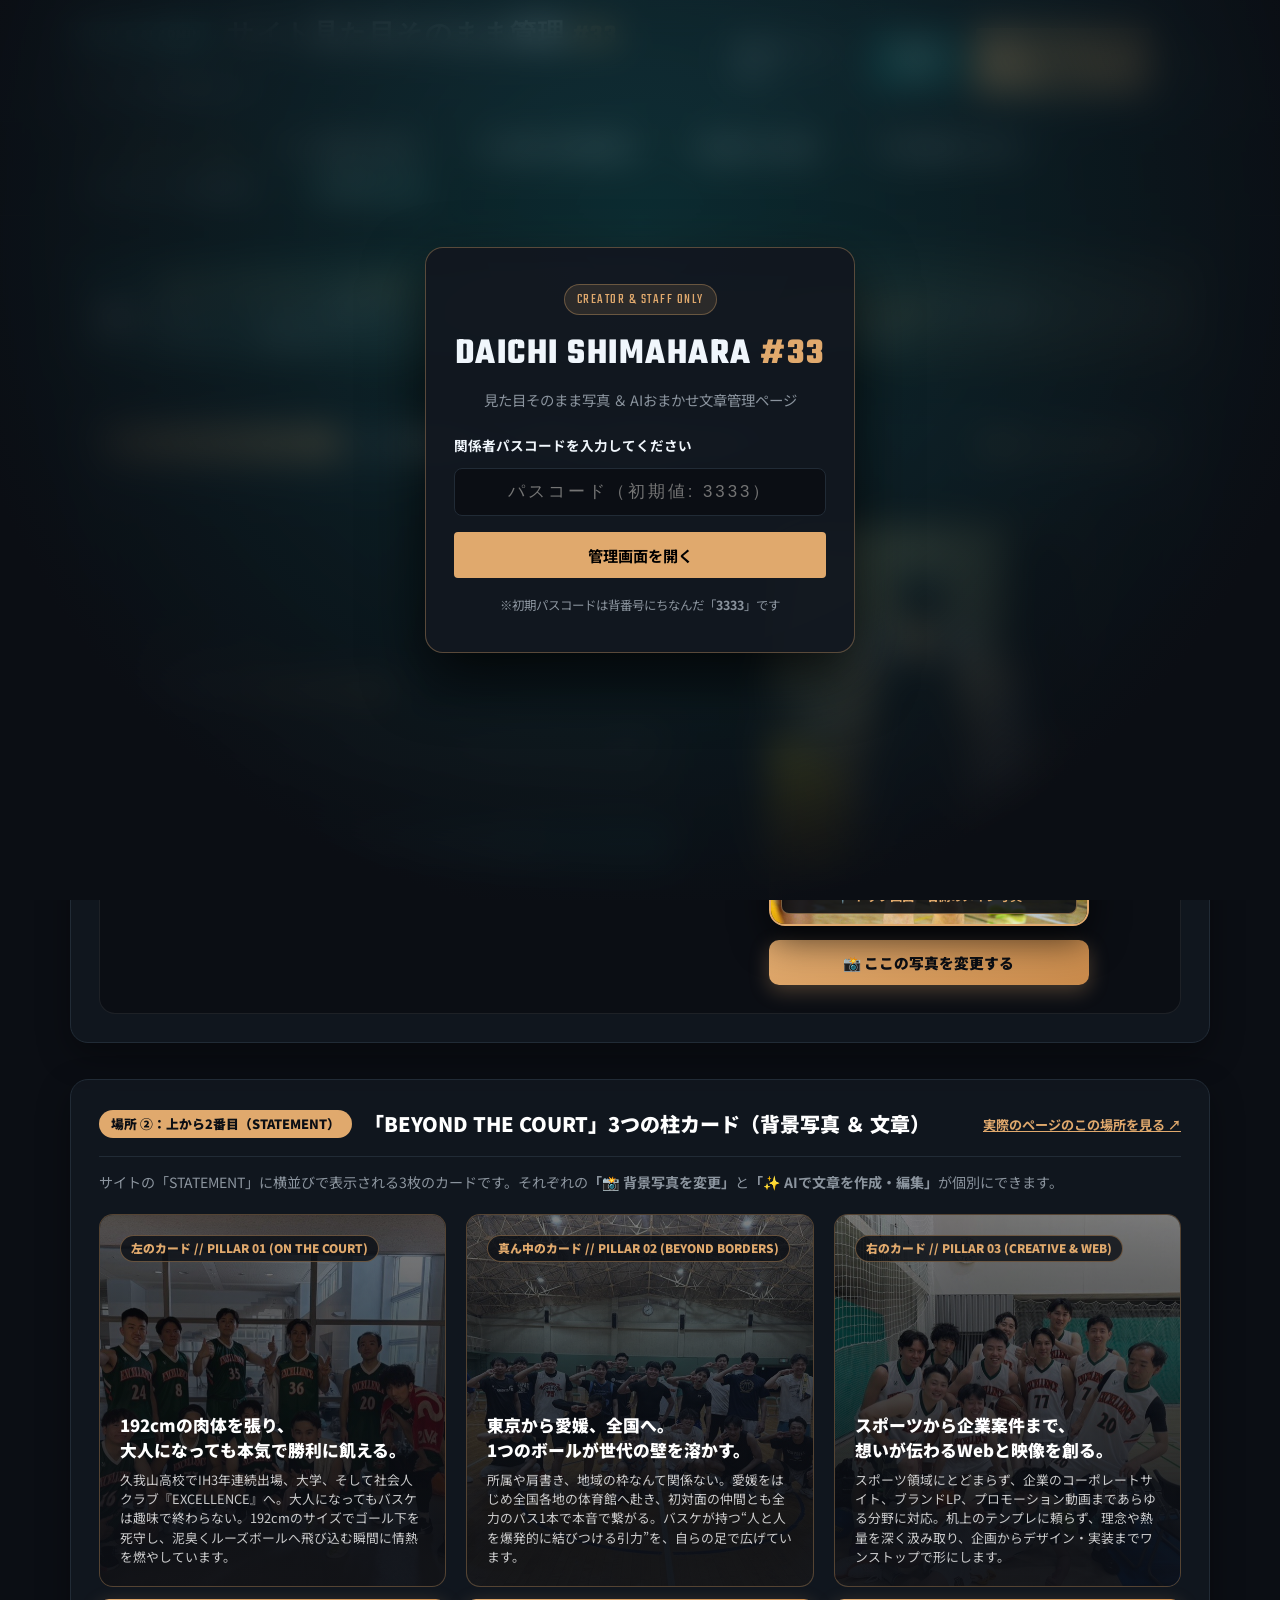
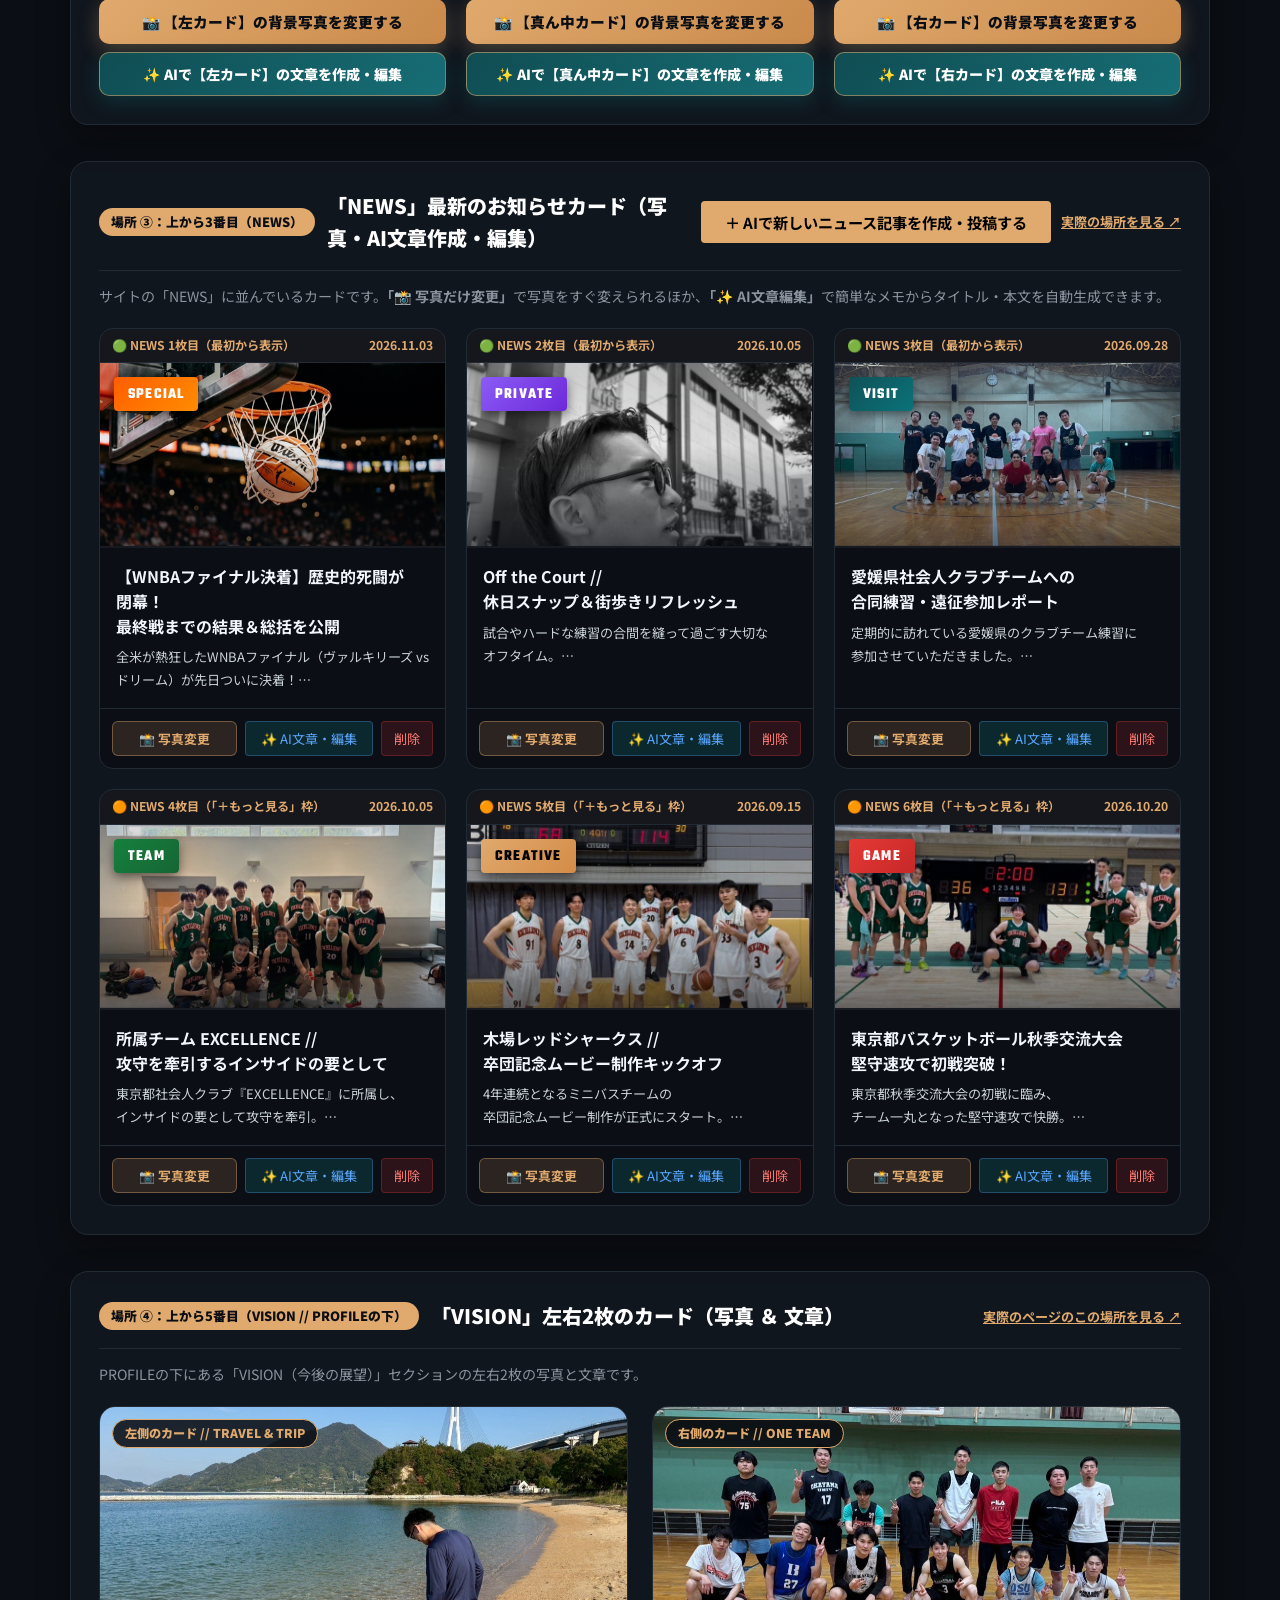
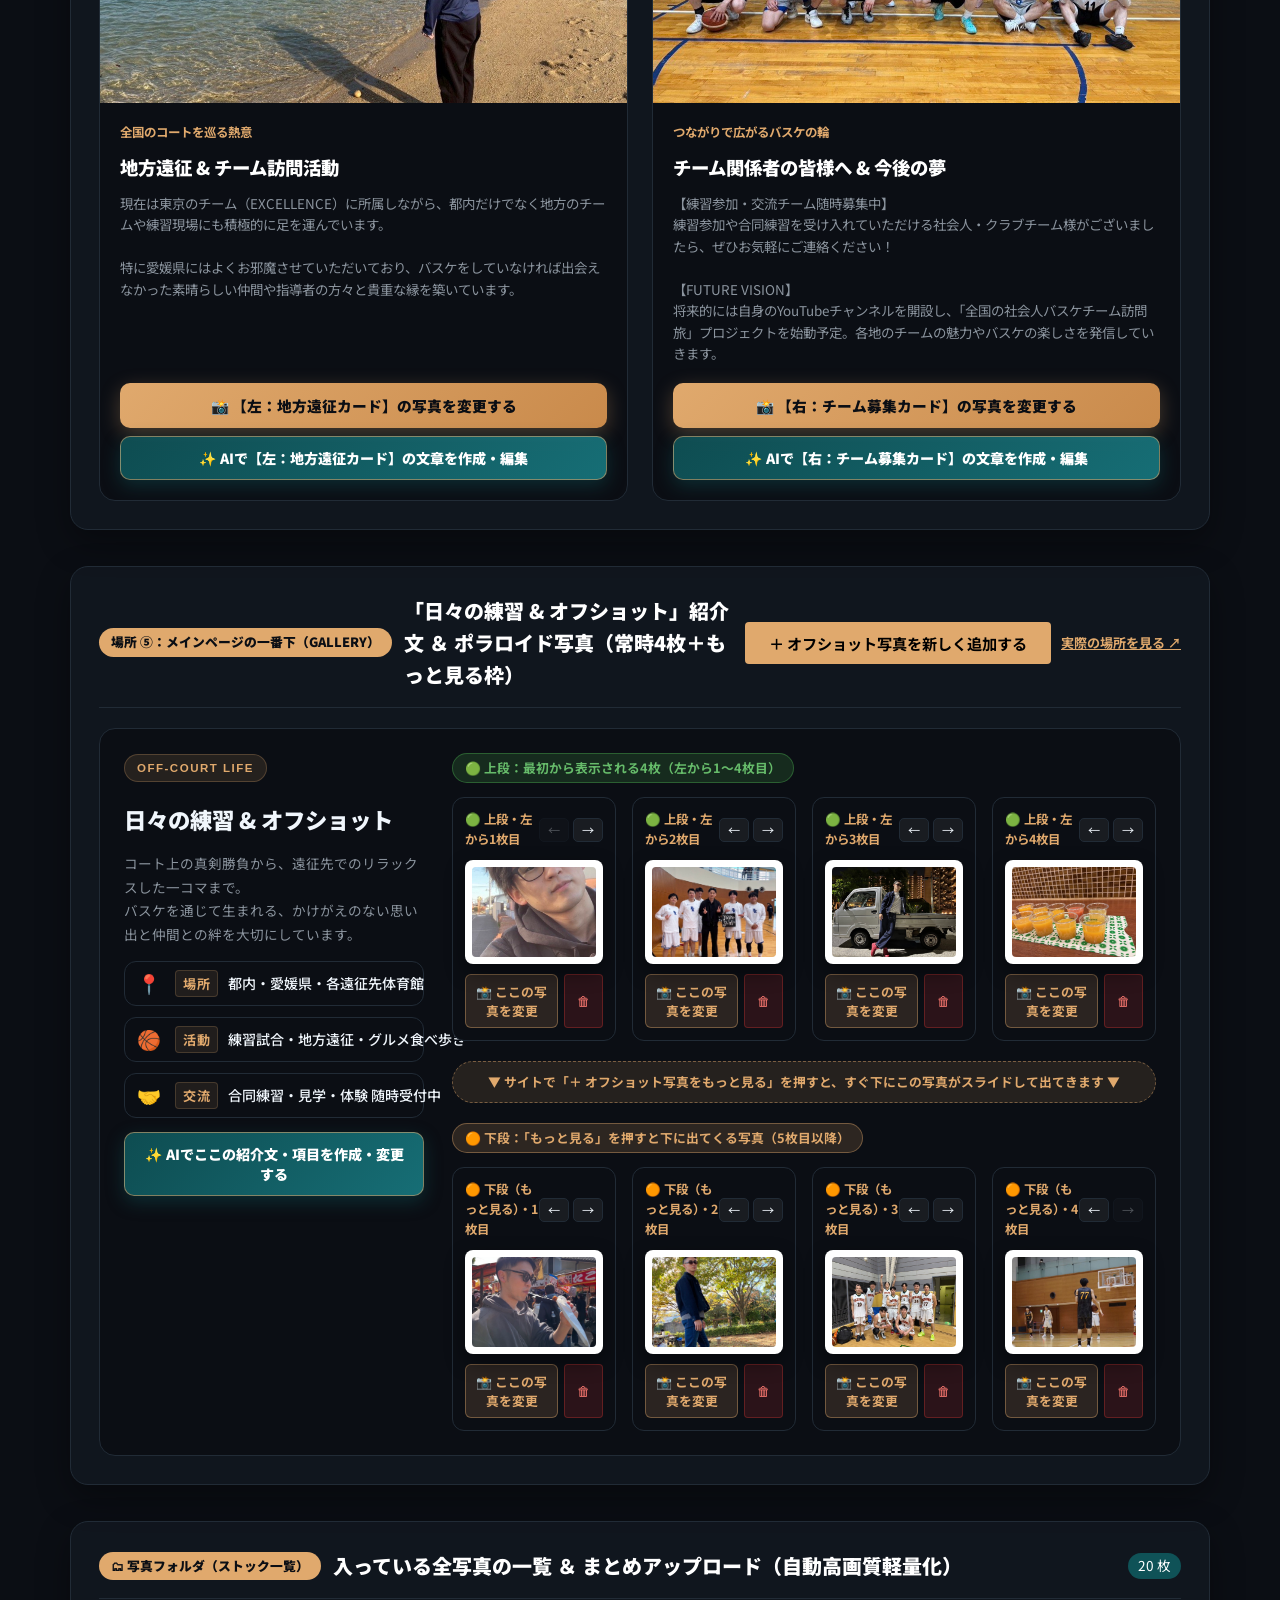
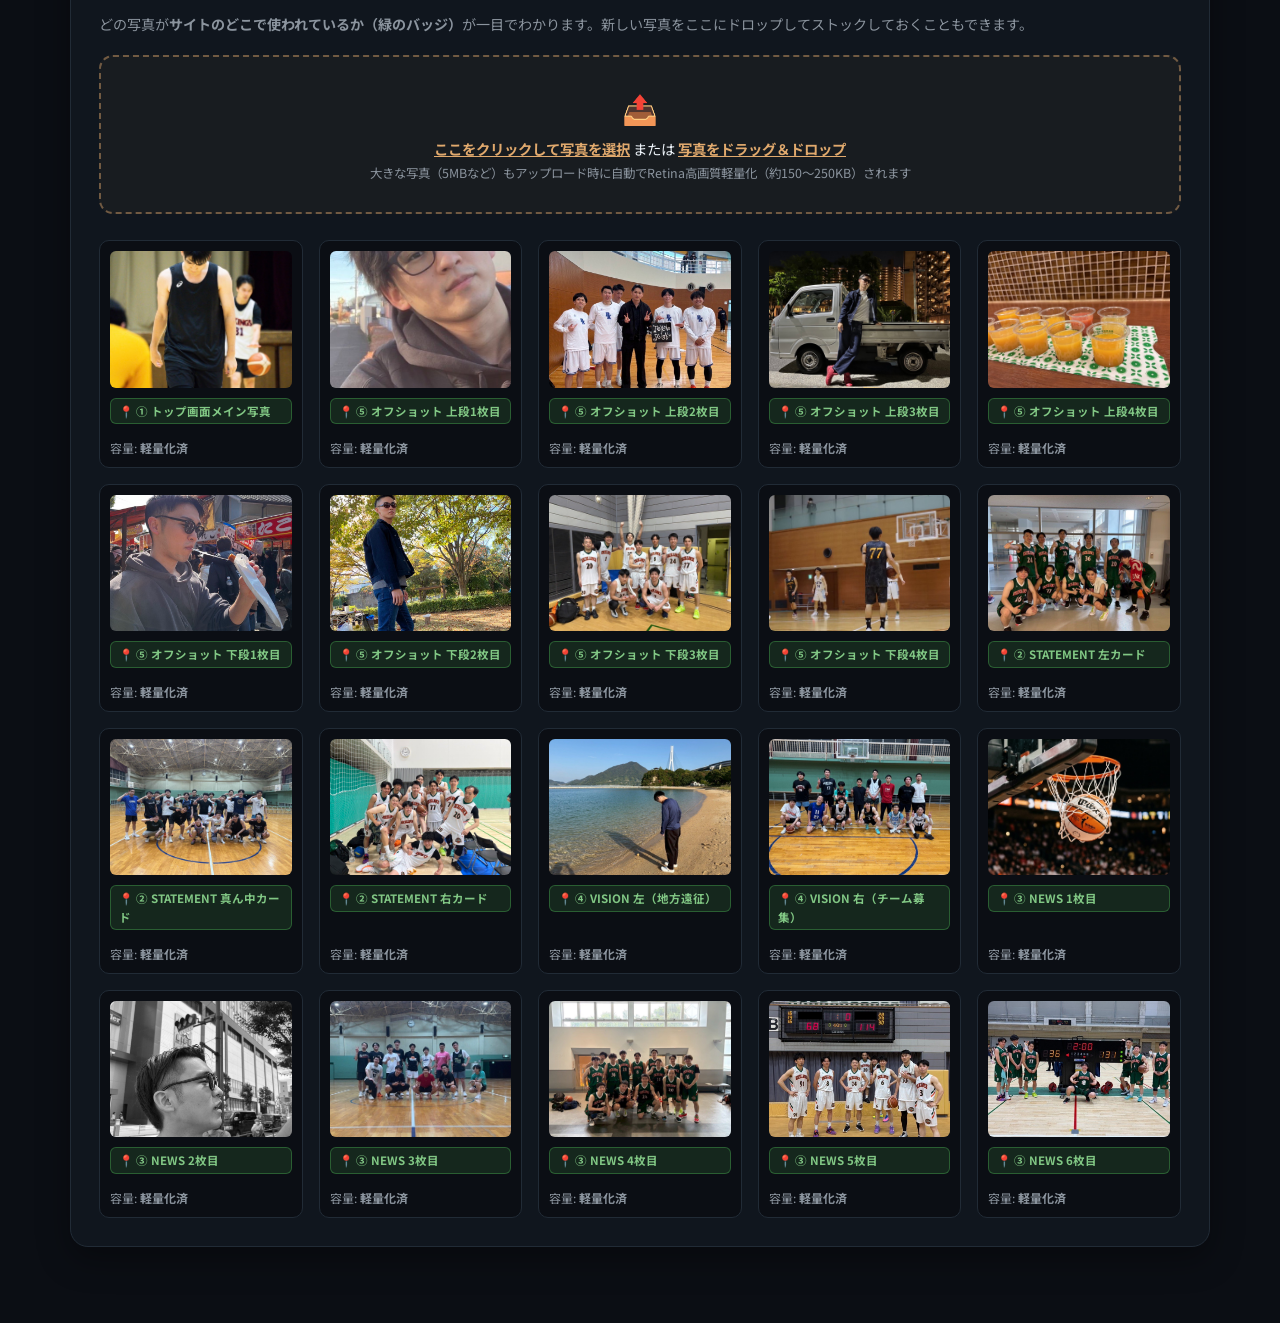
==== commit 05e0141d: "Add AI copywriting assistant (3-pattern auto-generator) and visual text editing to admin.html" ====
--- a/admin.html
+++ b/admin.html
@@ -4,7 +4,7 @@
     <meta charset="UTF-8">
     <meta name="viewport" content="width=device-width, initial-scale=1.0">
     <meta name="robots" content="noindex, nofollow">
-    <title>見た目そのまま写真管理 // 島原大智 #33 関係者専用コンソール</title>
+    <title>見た目そのまま写真＆AI文章管理 // 島原大智 #33 関係者専用コンソール</title>
 
     <!-- Google Fonts -->
     <link rel="preconnect" href="https://fonts.googleapis.com">
@@ -24,7 +24,7 @@
         <div class="auth-gate-card">
             <span class="auth-badge">CREATOR &amp; STAFF ONLY</span>
             <h1 class="auth-title">DAICHI SHIMAHARA <span>#33</span></h1>
-            <p class="auth-subtitle">見た目そのまま写真・記事かんたん管理ページ</p>
+            <p class="auth-subtitle">見た目そのまま写真 ＆ AIおまかせ文章管理ページ</p>
             <form id="auth-gate-form" class="auth-form">
                 <label for="auth-passcode" class="auth-label">関係者パスコードを入力してください</label>
                 <input type="password" id="auth-passcode" class="auth-input" placeholder="パスコード（初期値: 3333）" autocomplete="current-password" required>
@@ -40,7 +40,7 @@
          ================================================================= -->
     <header class="admin-header">
         <div class="admin-header-left">
-            <span class="admin-badge">VISUAL ADMIN</span>
+            <span class="admin-badge">VISUAL &amp; AI ADMIN</span>
             <h1 class="admin-logo">サイト見た目そのまま管理 <span>#33</span></h1>
             <span class="server-status" id="server-status" title="サーバー接続ステータス">
                 <span class="status-dot"></span>
@@ -94,32 +94,36 @@
 
             <!-- 使い方ガイドバナー -->
             <div class="visual-guide-banner">
-                <div class="guide-banner-icon">💡</div>
+                <div class="guide-banner-icon">🤖</div>
                 <div class="guide-banner-text">
-                    <strong>どの写真がどこに出るか迷わない「サイトそのまま表示」です！</strong><br>
-                    実際のホームページの<strong>上から順番（①トップ ➔ ②STATEMENT ➔ ③NEWS ➔ ④VISION ➔ ⑤GALLERY）</strong>に並んでいます。変えたい写真の<strong>「📸 ここの写真を変更する」</strong>ボタンを押すだけで、すぐに差し替わります！
+                    <strong>【進化版】見た目そのまま「📸 写真変更」＋「✨ AIおまかせ文章作成」に対応！</strong><br>
+                    実際のホームページの上から順番に並んでいます。写真は<strong>「📸 ここの写真を変更する」</strong>、文章は<strong>「✨ AIで文章を作成・編集」</strong>を押して簡単なニュアンス（例：「昨日試合で勝った」「愛媛遠征楽しかった」など）を入れるだけで、AIが自動でカッコいい文章を3パターン提案してくれます！
                 </div>
             </div>
 
             <!-- =========================================================
-                 ① 一番上：ABOUT（トップ画面のメイン写真）
+                 ① 一番上：ABOUT（トップ画面のメイン写真 ＆ 紹介文）
                  ========================================================= -->
             <section class="vmap-section" id="vsec-hero">
                 <div class="vmap-section-header">
                     <span class="vmap-step-badge">場所 ①：サイトの一番上（ABOUT）</span>
-                    <h2 class="vmap-section-title">トップ画面のメインポートレート写真</h2>
+                    <h2 class="vmap-section-title">トップ画面のメイン写真 ＆ 自己紹介テキスト</h2>
                     <a href="index.html#about" target="_blank" class="vmap-real-link">実際のページのこの場所を見る ↗</a>
                 </div>
 
                 <!-- 実際のトップ画面と同じ左右レイアウト -->
                 <div class="vmap-hero-replica">
                     <div class="vmap-hero-left">
-                        <span class="vmap-mock-eyebrow">TOKYO / EXCELLENCE #33</span>
-                        <h3 class="vmap-mock-h1">コートの上でも、人生でも、<br><span>熱狂の中心に。</span></h3>
-                        <p class="vmap-mock-Name">DAICHI SHIMAHARA <span>#33</span></p>
-                        <p class="vmap-mock-desc">
-                            ← サイトを開いた瞬間に<strong>一番最初に目に入る右側のメイン写真</strong>です。
+                        <span class="vmap-mock-eyebrow" id="vmap-txt-hero_tag">EXCELLENCE // #33</span>
+                        <h3 class="vmap-mock-h1">DAICHI <span>SHIMAHARA</span></h3>
+                        <p class="vmap-mock-desc" id="vmap-txt-hero_desc">
+                            インサイド・アウトサイドともに対応できるオールラウンドプレイヤー。高い運動量とフィジカルを活かしたトランジション、ゴール下でのリバウンドでチームの勝利に貢献する。
                         </p>
+                        <div style="margin-top: 16px;">
+                            <button type="button" class="btn-ai-write-here" data-ai-text-trigger="hero">
+                                ✨ AIでトップ画面の紹介文を作成・変更する
+                            </button>
+                        </div>
                     </div>
                     <div class="vmap-hero-right">
                         <div class="vmap-photo-frame hero-frame-preview">
@@ -134,16 +138,16 @@
             </section>
 
             <!-- =========================================================
-                 ② 2番目：STATEMENT（BEYOND THE COURT // 3つの柱の背景写真）
+                 ② 2番目：STATEMENT（BEYOND THE COURT // 3つの柱の背景写真＆文章）
                  ========================================================= -->
             <section class="vmap-section" id="vsec-statement">
                 <div class="vmap-section-header">
                     <span class="vmap-step-badge">場所 ②：上から2番目（STATEMENT）</span>
-                    <h2 class="vmap-section-title">「BEYOND THE COURT」3つの柱カードの背景写真</h2>
+                    <h2 class="vmap-section-title">「BEYOND THE COURT」3つの柱カード（背景写真 ＆ 文章）</h2>
                     <a href="index.html#statement" target="_blank" class="vmap-real-link">実際のページのこの場所を見る ↗</a>
                 </div>
                 <p class="vmap-section-sub">
-                    サイトの「STATEMENT」セクションに横並びで表示される<strong>3枚のカードの背景にうっすら敷かれている写真</strong>です。実際のカードと同じ文字を重ねて表示しています。
+                    サイトの「STATEMENT」に横並びで表示される3枚のカードです。それぞれの<strong>「📸 背景写真を変更」</strong>と<strong>「✨ AIで文章を作成・編集」</strong>が個別にできます。
                 </p>
 
                 <div class="vmap-statement-grid">
@@ -153,13 +157,18 @@
                             <img src="images/nCodfH6uTi-zfORtPWL2Kw.jpg" id="vmap-img-statement_1" alt="">
                             <div class="vmap-story-overlay">
                                 <span class="vmap-story-num">左のカード // PILLAR 01 (ON THE COURT)</span>
-                                <h4 class="vmap-story-h">192cmの肉体を張り、<br>大人になっても本気で勝利に飢える。</h4>
-                                <p class="vmap-story-p">久我山高校でIH3年連続出場、大学、そして社会人クラブ『EXCELLENCE』へ…</p>
-                            </div>
-                        </div>
-                        <button type="button" class="btn-change-here" data-slot-trigger="statement_1">
-                            📸 【左カード】の背景写真を変更する
-                        </button>
+                                <h4 class="vmap-story-h" id="vmap-txt-statement_1_title">192cmの肉体を張り、<br>大人になっても本気で勝利に飢える。</h4>
+                                <p class="vmap-story-p" id="vmap-txt-statement_1_text">久我山高校でIH3年連続出場、大学、そして社会人クラブ『EXCELLENCE』へ。大人になってもバスケは趣味で終わらない。192cmのサイズでゴール下を死守し、泥臭くルーズボールへ飛び込む瞬間に情熱を燃やしています。</p>
+                            </div>
+                        </div>
+                        <div class="vmap-dual-btn-stack">
+                            <button type="button" class="btn-change-here" data-slot-trigger="statement_1">
+                                📸 【左カード】の背景写真を変更する
+                            </button>
+                            <button type="button" class="btn-ai-write-here" data-ai-text-trigger="statement_1">
+                                ✨ AIで【左カード】の文章を作成・編集
+                            </button>
+                        </div>
                     </div>
 
                     <!-- 中央カード: PILLAR 02 -->
@@ -168,13 +177,18 @@
                             <img src="images/ehime_team_salute.jpg" id="vmap-img-statement_2" alt="">
                             <div class="vmap-story-overlay">
                                 <span class="vmap-story-num">真ん中のカード // PILLAR 02 (BEYOND BORDERS)</span>
-                                <h4 class="vmap-story-h">東京から愛媛、全国へ。<br>1つのボールが世代の壁を溶かす。</h4>
-                                <p class="vmap-story-p">所属や肩書き、地域の枠なんて関係ない。愛媛をはじめ全国各地の体育館へ赴き…</p>
-                            </div>
-                        </div>
-                        <button type="button" class="btn-change-here" data-slot-trigger="statement_2">
-                            📸 【真ん中カード】の背景写真を変更する
-                        </button>
+                                <h4 class="vmap-story-h" id="vmap-txt-statement_2_title">東京から愛媛、全国へ。<br>1つのボールが世代の壁を溶かす。</h4>
+                                <p class="vmap-story-p" id="vmap-txt-statement_2_text">所属や肩書き、地域の枠なんて関係ない。愛媛をはじめ全国各地の体育館へ赴き、初対面の仲間とも全力のパス1本で本音で繋がる。バスケが持つ“人と人を爆発的に結びつける引力”を、自らの足で広げています。</p>
+                            </div>
+                        </div>
+                        <div class="vmap-dual-btn-stack">
+                            <button type="button" class="btn-change-here" data-slot-trigger="statement_2">
+                                📸 【真ん中カード】の背景写真を変更する
+                            </button>
+                            <button type="button" class="btn-ai-write-here" data-ai-text-trigger="statement_2">
+                                ✨ AIで【真ん中カード】の文章を作成・編集
+                            </button>
+                        </div>
                     </div>
 
                     <!-- 右カード: PILLAR 03 -->
@@ -183,36 +197,41 @@
                             <img src="images/IwPsWPFURlSngd9m60T98w.jpg" id="vmap-img-statement_3" alt="">
                             <div class="vmap-story-overlay">
                                 <span class="vmap-story-num">右のカード // PILLAR 03 (CREATIVE &amp; WEB)</span>
-                                <h4 class="vmap-story-h">コードと映像で、<br>仲間の輝きを一生モノの財産にする。</h4>
-                                <p class="vmap-story-p">木場レッドシャークスの卒団ムービー制作やWebサイト構築…</p>
-                            </div>
-                        </div>
-                        <button type="button" class="btn-change-here" data-slot-trigger="statement_3">
-                            📸 【右カード】の背景写真を変更する
-                        </button>
+                                <h4 class="vmap-story-h" id="vmap-txt-statement_3_title">スポーツから企業案件まで、<br>想いが伝わるWebと映像を創る。</h4>
+                                <p class="vmap-story-p" id="vmap-txt-statement_3_text">スポーツ領域にとどまらず、企業のコーポレートサイト、ブランドLP、プロモーション動画まであらゆる分野に対応。机上のテンプレに頼らず、理念や熱量を深く汲み取り、企画からデザイン・実装までワンストップで形にします。</p>
+                            </div>
+                        </div>
+                        <div class="vmap-dual-btn-stack">
+                            <button type="button" class="btn-change-here" data-slot-trigger="statement_3">
+                                📸 【右カード】の背景写真を変更する
+                            </button>
+                            <button type="button" class="btn-ai-write-here" data-ai-text-trigger="statement_3">
+                                ✨ AIで【右カード】の文章を作成・編集
+                            </button>
+                        </div>
                     </div>
                 </div>
             </section>
 
             <!-- =========================================================
-                 ③ 3番目：NEWS（最新のお知らせ＆活動報告）
+                 ③ 3番目：NEWS（最新のお知らせ＆活動報告 // AI自動記事作成付き！）
                  ========================================================= -->
             <section class="vmap-section" id="vsec-news">
                 <div class="vmap-section-header">
                     <span class="vmap-step-badge">場所 ③：上から3番目（NEWS）</span>
-                    <h2 class="vmap-section-title">「NEWS」最新のお知らせカード（写真・タイトル・本文）</h2>
+                    <h2 class="vmap-section-title">「NEWS」最新のお知らせカード（写真・AI文章作成・編集）</h2>
                     <div style="display: flex; gap: 10px; align-items: center;">
                         <button type="button" class="admin-btn-primary" id="btn-toggle-news-form">
-                            <span>＋ 新しいニュース記事を追加・編集する</span>
+                            <span>＋ AIで新しいニュース記事を作成・投稿する</span>
                         </button>
                         <a href="index.html#news" target="_blank" class="vmap-real-link">実際の場所を見る ↗</a>
                     </div>
                 </div>
                 <p class="vmap-section-sub">
-                    サイトの「NEWS」に並んでいるカードです。各カードの<strong>「📸 写真だけ変更」</strong>で写真だけすぐ変えられるほか、<strong>「✏️ 文章を編集」</strong>でタイトルや本文も直せます。
+                    サイトの「NEWS」に並んでいるカードです。<strong>「📸 写真だけ変更」</strong>で写真をすぐ変えられるほか、<strong>「✨ AI文章編集」</strong>で簡単なメモからタイトル・本文を自動生成できます。
                 </p>
 
-                <!-- ニュース新規投稿・編集パネル（ボタンを押すと開く） -->
+                <!-- ニュース新規投稿・編集パネル（AIライティングボックス内蔵！） -->
                 <div class="vmap-news-editor-collapse" id="vmap-news-editor-box" style="display: none;">
                     <div class="admin-grid" style="margin-bottom: 24px;">
                         <section class="admin-card form-panel">
@@ -222,6 +241,29 @@
                                     <span id="form-mode-title">新しいお知らせを投稿</span>
                                 </h3>
                                 <button type="button" id="btn-cancel-edit" class="btn-text">閉じる</button>
+                            </div>
+
+                            <!-- ★ NEWS専用 AI自動ライティングボックス ★ -->
+                            <div class="news-ai-composer-box">
+                                <div class="ai-composer-header">
+                                    <span class="ai-sparkle-badge">🤖 AIおまかせ記事ライター</span>
+                                    <span class="ai-composer-sub">簡単な出来事や単語を入れるだけで、タイトルと本文を3パターン自動作成します！</span>
+                                </div>
+                                <div class="ai-composer-input-row">
+                                    <input type="text" id="news-ai-nuance-input" class="form-input" placeholder="例: 日曜の大会でEXCELLENCEが勝利！リバウンドとゴール下で貢献した">
+                                    <button type="button" class="btn-ai-generate-inline" id="btn-news-ai-generate">
+                                        ✨ AIで文章を3パターン作る
+                                    </button>
+                                </div>
+                                <div class="ai-quick-chips">
+                                    <span class="chip-label">ワンタップ例：</span>
+                                    <button type="button" class="ai-chip" data-news-chip="週末の公式戦でEXCELLENCEが勝利！192cmのインサイドとリバウンドで貢献">🏀 試合に勝った</button>
+                                    <button type="button" class="ai-chip" data-news-chip="愛媛県のクラブチームへ遠征参加！熱いマッチアップと美味しいグルメで最高に楽しかった">✈️ 遠征・練習訪問</button>
+                                    <button type="button" class="ai-chip" data-news-chip="新しいWebサイトとプロモーション動画の制作プロジェクトが公開！相談も随時受付中">💻 制作実績・仕事報告</button>
+                                    <button type="button" class="ai-chip" data-news-chip="休日のオフショット。バスケ仲間とカフェ＆街歩きでリフレッシュ">☕ 休日オフショット</button>
+                                </div>
+                                <!-- AIの3パターン提案結果がここに出る -->
+                                <div class="ai-proposals-list" id="news-ai-proposals-list" style="display: none;"></div>
                             </div>
 
                             <form id="news-form" class="news-form" novalidate>
@@ -248,7 +290,7 @@
 
                                 <div class="form-group">
                                     <label for="news-title">タイトル <span class="req">*</span></label>
-                                    <input type="text" id="news-title" placeholder="例: 秋季クラブ選手権 第3節 EXCELLENCE勝利" required class="form-input">
+                                    <input type="text" id="news-title" placeholder="上のAIボックスで作るか、直接入力してください" required class="form-input">
                                 </div>
 
                                 <div class="form-group">
@@ -261,7 +303,7 @@
 
                                 <div class="form-group">
                                     <label for="news-desc">本文・詳細 <span class="req">*</span></label>
-                                    <textarea id="news-desc" rows="3" required class="form-textarea"></textarea>
+                                    <textarea id="news-desc" rows="3" placeholder="上のAIボックスで作るか、直接入力してください" required class="form-textarea"></textarea>
                                 </div>
 
                                 <div class="form-actions">
@@ -301,16 +343,16 @@
             </section>
 
             <!-- =========================================================
-                 ④ 4番目：VISION（今後の展望・2枚の大きな写真付きカード）
+                 ④ 4番目：VISION（今後の展望・2枚の大きな写真付きカード＆文章）
                  ========================================================= -->
             <section class="vmap-section" id="vsec-vision">
                 <div class="vmap-section-header">
                     <span class="vmap-step-badge">場所 ④：上から5番目（VISION // PROFILEの下）</span>
-                    <h2 class="vmap-section-title">「VISION」左右2枚のカード写真</h2>
+                    <h2 class="vmap-section-title">「VISION」左右2枚のカード（写真 ＆ 文章）</h2>
                     <a href="index.html#vision" target="_blank" class="vmap-real-link">実際のページのこの場所を見る ↗</a>
                 </div>
                 <p class="vmap-section-sub">
-                    PROFILEの下にある「VISION（今後の展望）」セクションの左右2枚の写真です。
+                    PROFILEの下にある「VISION（今後の展望）」セクションの左右2枚の写真と文章です。
                 </p>
 
                 <div class="vmap-vision-grid">
@@ -322,11 +364,16 @@
                         </div>
                         <div class="vmap-vision-body">
                             <div class="vmap-vision-sub">全国のコートを巡る熱意</div>
-                            <h4 class="vmap-vision-h">地方遠征 &amp; チーム訪問活動</h4>
-                            <p class="vmap-vision-p">現在は東京のチーム（EXCELLENCE）に所属しながら、愛媛県など地方のチームや練習現場にも積極的に足を運んでいます…</p>
-                            <button type="button" class="btn-change-here" data-slot-trigger="vision_1">
-                                📸 【左：地方遠征カード】の写真を変更する
-                            </button>
+                            <h4 class="vmap-vision-h" id="vmap-txt-vision_1_title">地方遠征 &amp; チーム訪問活動</h4>
+                            <p class="vmap-vision-p" id="vmap-txt-vision_1_text">現在は東京のチーム（EXCELLENCE）に所属しながら、都内だけでなく地方のチームや練習現場にも積極的に足を運んでいます。特に愛媛県にはよくお邪魔させていただいており、バスケをしていなければ出会えなかった素晴らしい仲間や指導者の方々と貴重な縁を築いています。</p>
+                            <div class="vmap-dual-btn-stack" style="margin-top: auto;">
+                                <button type="button" class="btn-change-here" data-slot-trigger="vision_1">
+                                    📸 【左：地方遠征カード】の写真を変更する
+                                </button>
+                                <button type="button" class="btn-ai-write-here" data-ai-text-trigger="vision_1">
+                                    ✨ AIで【左：地方遠征カード】の文章を作成・編集
+                                </button>
+                            </div>
                         </div>
                     </div>
 
@@ -338,23 +385,28 @@
                         </div>
                         <div class="vmap-vision-body">
                             <div class="vmap-vision-sub">つながりで広がるバスケの輪</div>
-                            <h4 class="vmap-vision-h">チーム関係者の皆様へ &amp; 今後の夢</h4>
-                            <p class="vmap-vision-p">【練習参加・交流チーム随時募集中】練習参加や合同練習を受け入れていただける社会人・クラブチーム様…</p>
-                            <button type="button" class="btn-change-here" data-slot-trigger="vision_2">
-                                📸 【右：チーム募集カード】の写真を変更する
-                            </button>
+                            <h4 class="vmap-vision-h" id="vmap-txt-vision_2_title">チーム関係者の皆様へ &amp; 今後の夢</h4>
+                            <p class="vmap-vision-p" id="vmap-txt-vision_2_text">【練習参加・交流チーム随時募集中】練習参加や合同練習を受け入れていただける社会人・クラブチーム様がございましたら、ぜひお気軽にご連絡ください！【FUTURE VISION】将来的には自身のYouTubeチャンネルを開設し、「全国の社会人バスケチーム訪問旅」プロジェクトを始動予定。</p>
+                            <div class="vmap-dual-btn-stack" style="margin-top: auto;">
+                                <button type="button" class="btn-change-here" data-slot-trigger="vision_2">
+                                    📸 【右：チーム募集カード】の写真を変更する
+                                </button>
+                                <button type="button" class="btn-ai-write-here" data-ai-text-trigger="vision_2">
+                                    ✨ AIで【右：チーム募集カード】の文章を作成・編集
+                                </button>
+                            </div>
                         </div>
                     </div>
                 </div>
             </section>
 
             <!-- =========================================================
-                 ⑤ 5番目：GALLERY（日々の練習 & オフショット // ポラロイド風）
+                 ⑤ 5番目：GALLERY（日々の練習 & オフショット // ポラロイド風＆紹介文）
                  ========================================================= -->
             <section class="vmap-section" id="vsec-gallery">
                 <div class="vmap-section-header">
                     <span class="vmap-step-badge">場所 ⑤：メインページの一番下（GALLERY）</span>
-                    <h2 class="vmap-section-title">「日々の練習 &amp; オフショット」ポラロイド写真（常時4枚 ＋ もっと見る展開枠）</h2>
+                    <h2 class="vmap-section-title">「日々の練習 &amp; オフショット」紹介文 ＆ ポラロイド写真（常時4枚＋もっと見る枠）</h2>
                     <div style="display: flex; gap: 10px; align-items: center;">
                         <button type="button" class="admin-btn-primary" id="btn-add-gallery-photo">
                             <span>＋ オフショット写真を新しく追加する</span>
@@ -368,12 +420,36 @@
                     <div class="vmap-gallery-left-info">
                         <span class="collage-badge">OFF-COURT LIFE</span>
                         <h3>日々の練習 <span class="accent-amp">&amp;</span> オフショット</h3>
-                        <p class="vmap-gallery-explain">
-                            実際のサイトと同じ配置です！<br><br>
-                            🟢 <strong>上段の4枚</strong>：最初から画面に並んでいる写真です。<br>
-                            🟠 <strong>下段の写真</strong>：「＋オフショット写真をもっと見る」を押したときに<strong>下へスライドして出てくる写真</strong>です。<br><br>
-                            「←」「→」ボタンで順番を入れ替えると、上段と下段の写真も自由に入れ替わります！
+                        <p class="vmap-gallery-explain" id="vmap-txt-gallery_lead">
+                            コート上の真剣勝負から、遠征先でのリラックスした一コマまで。<br>
+                            バスケを通じて生まれる、かけがえのない思い出と仲間との絆を大切にしています。
                         </p>
+                        <ul class="collage-info-list" style="margin: 14px 0;">
+                            <li class="collage-info-item" style="padding: 8px 12px;">
+                                <span class="collage-info-icon">📍</span>
+                                <div class="collage-info-content">
+                                    <span class="info-label">場所</span>
+                                    <span class="info-val" id="vmap-txt-gallery_place">都内・愛媛県・各遠征先体育館</span>
+                                </div>
+                            </li>
+                            <li class="collage-info-item" style="padding: 8px 12px;">
+                                <span class="collage-info-icon">🏀</span>
+                                <div class="collage-info-content">
+                                    <span class="info-label">活動</span>
+                                    <span class="info-val" id="vmap-txt-gallery_activity">練習試合・地方遠征・グルメ食べ歩き</span>
+                                </div>
+                            </li>
+                            <li class="collage-info-item" style="padding: 8px 12px;">
+                                <span class="collage-info-icon">🤝</span>
+                                <div class="collage-info-content">
+                                    <span class="info-label">交流</span>
+                                    <span class="info-val" id="vmap-txt-gallery_contact">合同練習・見学・体験 随時受付中</span>
+                                </div>
+                            </li>
+                        </ul>
+                        <button type="button" class="btn-ai-write-here" data-ai-text-trigger="gallery">
+                            ✨ AIでここの紹介文・項目を作成・変更する
+                        </button>
                     </div>
 
                     <div class="vmap-gallery-right-photos">
@@ -470,6 +546,80 @@
         </div>
     </div>
 
+    <!-- =================================================================
+         🤖 AIおまかせ文章作成 ＆ テキスト編集モーダル
+         ================================================================= -->
+    <div class="photo-picker-modal" id="ai-writer-modal" aria-hidden="true">
+        <div class="photo-picker-backdrop" id="ai-writer-backdrop"></div>
+        <div class="photo-picker-dialog ai-writer-dialog" role="dialog" aria-modal="true" aria-labelledby="ai-modal-title">
+            <div class="picker-modal-header">
+                <div>
+                    <span class="ai-sparkle-badge">🤖 AI WRITING ASSISTANT</span>
+                    <h3 class="picker-modal-title" id="ai-modal-title" style="margin-top: 6px;">AIおまかせ文章作成・編集</h3>
+                    <p class="picker-modal-sub" id="ai-modal-sub">簡単なニュアンスやキーワードを入れるだけで、AIが3パターンの文章を自動で作ります</p>
+                </div>
+                <button type="button" class="picker-close-btn" id="ai-modal-close-btn" aria-label="閉じる">✕</button>
+            </div>
+
+            <div class="ai-modal-body">
+                <!-- STEP 1: ニュアンス入力 -->
+                <div class="ai-step-box">
+                    <label class="ai-step-label" for="ai-modal-nuance">
+                        STEP 1：どんな感じの文章にしたいか、簡単な言葉・メモで教えてください
+                    </label>
+                    <div class="ai-composer-input-row">
+                        <input type="text" id="ai-modal-nuance" class="form-input" placeholder="例: 大人になってもバスケに本気で挑み、仕事でも最高のWebを作る">
+                        <button type="button" class="btn-ai-generate-inline" id="btn-ai-modal-generate">
+                            ✨ AIに3パターン作らせる
+                        </button>
+                    </div>
+                    <div class="ai-quick-chips" id="ai-modal-chips">
+                        <!-- JSでセクションに合わせたワンタップ例を描画 -->
+                    </div>
+                </div>
+
+                <!-- STEP 2: AI提案の3パターン表示エリア -->
+                <div class="ai-proposals-list" id="ai-modal-proposals" style="display: none;">
+                    <!-- JSで3パターン提案カードを描画 -->
+                </div>
+
+                <!-- STEP 3: 反映する文章の確認・微調整フォーム -->
+                <div class="ai-edit-confirm-box">
+                    <div class="ai-step-label">STEP 2：サイトに反映する文章（AIが作った文章をここで微調整もできます）</div>
+                    <div class="form-group" id="ai-modal-title-group">
+                        <label for="ai-modal-edit-title" id="ai-modal-title-label">見出し / タイトル</label>
+                        <input type="text" id="ai-modal-edit-title" class="form-input">
+                    </div>
+                    <div class="form-group">
+                        <label for="ai-modal-edit-body" id="ai-modal-body-label">本文 / メッセージ</label>
+                        <textarea id="ai-modal-edit-body" rows="4" class="form-textarea"></textarea>
+                    </div>
+                    <!-- GALLERY専用の3項目（場所・活動・交流） -->
+                    <div class="form-row-3" id="ai-modal-gallery-extra" style="display: none;">
+                        <div class="form-group">
+                            <label for="ai-modal-gal-place">📍 場所</label>
+                            <input type="text" id="ai-modal-gal-place" class="form-input">
+                        </div>
+                        <div class="form-group">
+                            <label for="ai-modal-gal-activity">🏀 活動</label>
+                            <input type="text" id="ai-modal-gal-activity" class="form-input">
+                        </div>
+                        <div class="form-group">
+                            <label for="ai-modal-gal-contact">🤝 交流</label>
+                            <input type="text" id="ai-modal-gal-contact" class="form-input">
+                        </div>
+                    </div>
+                    <div class="form-actions" style="justify-content: flex-end; margin-top: 14px;">
+                        <button type="button" class="admin-btn-outline" id="btn-ai-modal-cancel">キャンセル</button>
+                        <button type="button" class="admin-btn-primary" id="btn-ai-modal-save">
+                            <span>💾 この文章をサイトに反映する</span>
+                        </button>
+                    </div>
+                </div>
+            </div>
+        </div>
+    </div>
+
     <!-- 管理画面ロジック -->
     <script src="js/admin.js"></script>
 </body>
--- a/css/admin.css
+++ b/css/admin.css
@@ -1687,3 +1687,236 @@
     grid-template-columns: 1fr;
   }
 }
+
+
+/* ==========================================================================
+   AI Copywriting Assistant UI (AIおまかせ文章作成・3パターン提案)
+   ========================================================================== */
+.vmap-dual-btn-stack {
+  display: flex;
+  flex-direction: column;
+  gap: 8px;
+}
+
+.btn-ai-write-here {
+  width: 100%;
+  background: linear-gradient(135deg, rgba(15, 82, 87, 0.92), rgba(24, 118, 126, 0.92));
+  color: #fff;
+  font-weight: 900;
+  font-size: 0.88rem;
+  padding: 11px 16px;
+  border-radius: 10px;
+  border: 1px solid rgba(224, 169, 109, 0.55);
+  cursor: pointer;
+  display: inline-flex;
+  align-items: center;
+  justify-content: center;
+  gap: 8px;
+  box-shadow: 0 6px 18px rgba(15, 82, 87, 0.45);
+  transition: transform 0.18s ease, box-shadow 0.18s ease, border-color 0.18s ease;
+}
+
+.btn-ai-write-here:hover {
+  transform: translateY(-2px);
+  border-color: #fff;
+  box-shadow: 0 10px 24px rgba(224, 169, 109, 0.35);
+}
+
+.news-ai-composer-box,
+.ai-step-box {
+  background: linear-gradient(135deg, rgba(15, 82, 87, 0.28), rgba(224, 169, 109, 0.1));
+  border: 1px solid rgba(224, 169, 109, 0.45);
+  border-radius: 14px;
+  padding: 16px 18px;
+  margin-bottom: 18px;
+  display: flex;
+  flex-direction: column;
+  gap: 10px;
+}
+
+.ai-composer-header {
+  display: flex;
+  align-items: center;
+  gap: 10px;
+  flex-wrap: wrap;
+}
+
+.ai-sparkle-badge {
+  display: inline-flex;
+  align-items: center;
+  gap: 4px;
+  background: linear-gradient(135deg, #E0A96D, #f0c28e);
+  color: #0B0E14;
+  font-size: 0.75rem;
+  font-weight: 900;
+  padding: 3px 10px;
+  border-radius: 999px;
+  letter-spacing: 0.5px;
+}
+
+.ai-composer-sub {
+  font-size: 0.82rem;
+  color: var(--color-text-light);
+}
+
+.ai-composer-input-row {
+  display: flex;
+  gap: 10px;
+  flex-wrap: wrap;
+}
+
+.ai-composer-input-row .form-input {
+  flex: 1;
+  min-width: 220px;
+}
+
+.btn-ai-generate-inline {
+  background: linear-gradient(135deg, #E0A96D, #c98a4b);
+  color: #0B0E14;
+  font-weight: 900;
+  font-size: 0.88rem;
+  padding: 10px 18px;
+  border-radius: 8px;
+  border: none;
+  cursor: pointer;
+  white-space: nowrap;
+  transition: all 0.18s ease;
+}
+
+.btn-ai-generate-inline:hover {
+  background: #fff;
+  transform: translateY(-1px);
+}
+
+.ai-quick-chips {
+  display: flex;
+  align-items: center;
+  flex-wrap: wrap;
+  gap: 6px;
+}
+
+.chip-label {
+  font-size: 0.75rem;
+  color: var(--color-text-muted);
+}
+
+.ai-chip {
+  background: rgba(11, 14, 20, 0.75);
+  border: 1px solid rgba(224, 169, 109, 0.35);
+  color: var(--color-text-light);
+  font-size: 0.75rem;
+  padding: 4px 10px;
+  border-radius: 999px;
+  cursor: pointer;
+  transition: all 0.15s ease;
+}
+
+.ai-chip:hover {
+  background: var(--color-accent);
+  color: #0B0E14;
+  font-weight: 700;
+}
+
+/* AIの3パターン提案カード */
+.ai-proposals-list {
+  display: grid;
+  grid-template-columns: repeat(3, 1fr);
+  gap: 12px;
+  margin-top: 6px;
+}
+
+.ai-proposal-card {
+  background: rgba(11, 14, 20, 0.92);
+  border: 1px solid rgba(224, 169, 109, 0.35);
+  border-radius: 10px;
+  padding: 12px;
+  display: flex;
+  flex-direction: column;
+  gap: 8px;
+  transition: border-color 0.18s ease, transform 0.18s ease;
+}
+
+.ai-proposal-card:hover {
+  border-color: var(--color-accent);
+  transform: translateY(-2px);
+}
+
+.ai-prop-badge {
+  font-size: 0.73rem;
+  font-weight: 900;
+  color: var(--color-accent);
+}
+
+.ai-prop-title {
+  font-size: 0.88rem;
+  font-weight: 900;
+  color: #fff;
+  line-height: 1.4;
+}
+
+.ai-prop-body {
+  font-size: 0.78rem;
+  color: var(--color-text-muted);
+  line-height: 1.55;
+  flex: 1;
+}
+
+.btn-use-proposal {
+  background: rgba(224, 169, 109, 0.18);
+  border: 1px solid var(--color-accent);
+  color: var(--color-accent);
+  font-weight: 900;
+  font-size: 0.78rem;
+  padding: 7px 10px;
+  border-radius: 6px;
+  cursor: pointer;
+  transition: all 0.15s ease;
+}
+
+.btn-use-proposal:hover {
+  background: var(--color-accent);
+  color: #0B0E14;
+}
+
+/* AIモーダル専用 */
+.ai-writer-dialog {
+  max-width: 860px;
+  overflow-y: auto;
+}
+
+.ai-modal-body {
+  display: flex;
+  flex-direction: column;
+  gap: 14px;
+  overflow-y: auto;
+  padding-right: 4px;
+}
+
+.ai-step-label {
+  font-size: 0.86rem;
+  font-weight: 900;
+  color: var(--color-accent);
+}
+
+.ai-edit-confirm-box {
+  background: rgba(11, 14, 20, 0.65);
+  border: 1px solid var(--color-card-border);
+  border-radius: 12px;
+  padding: 16px;
+  display: flex;
+  flex-direction: column;
+  gap: 12px;
+}
+
+.form-row-3 {
+  display: grid;
+  grid-template-columns: repeat(3, 1fr);
+  gap: 12px;
+}
+
+@media (max-width: 900px) {
+  .ai-proposals-list,
+  .form-row-3 {
+    grid-template-columns: 1fr;
+  }
+}
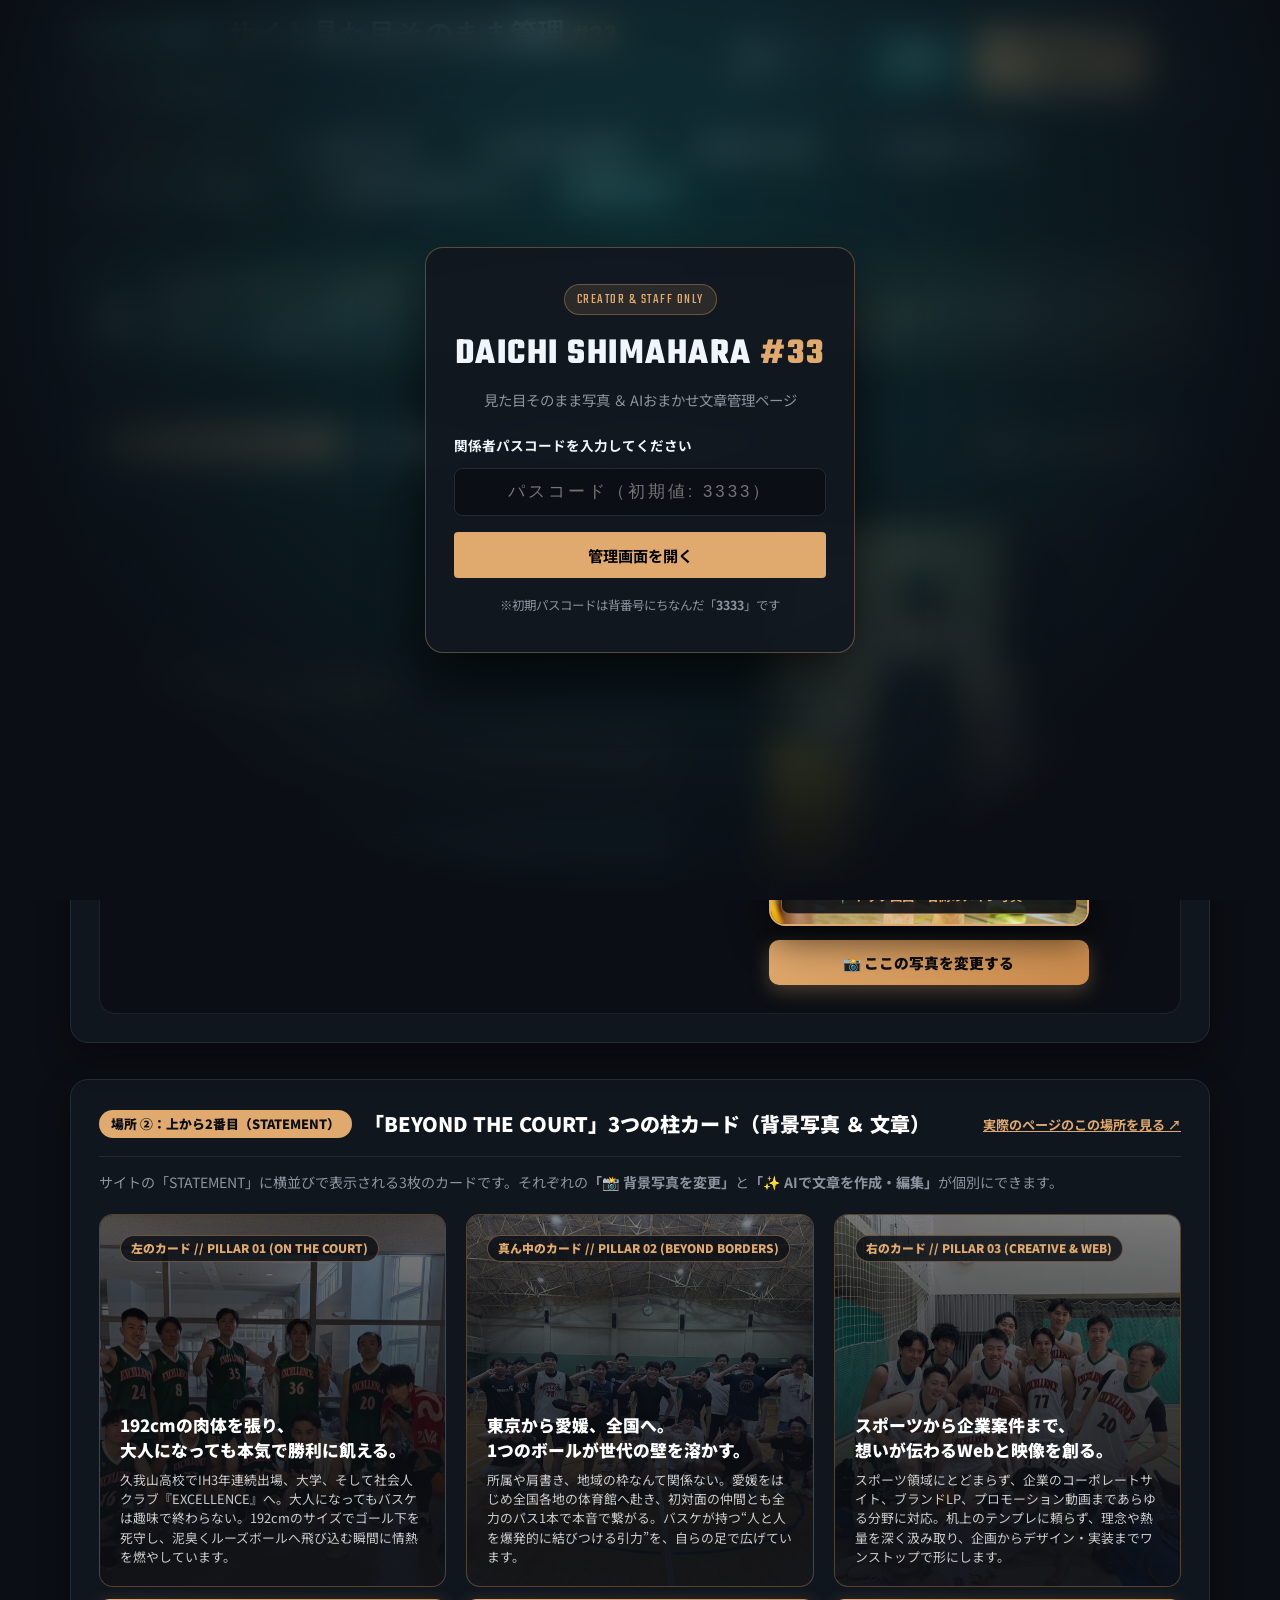
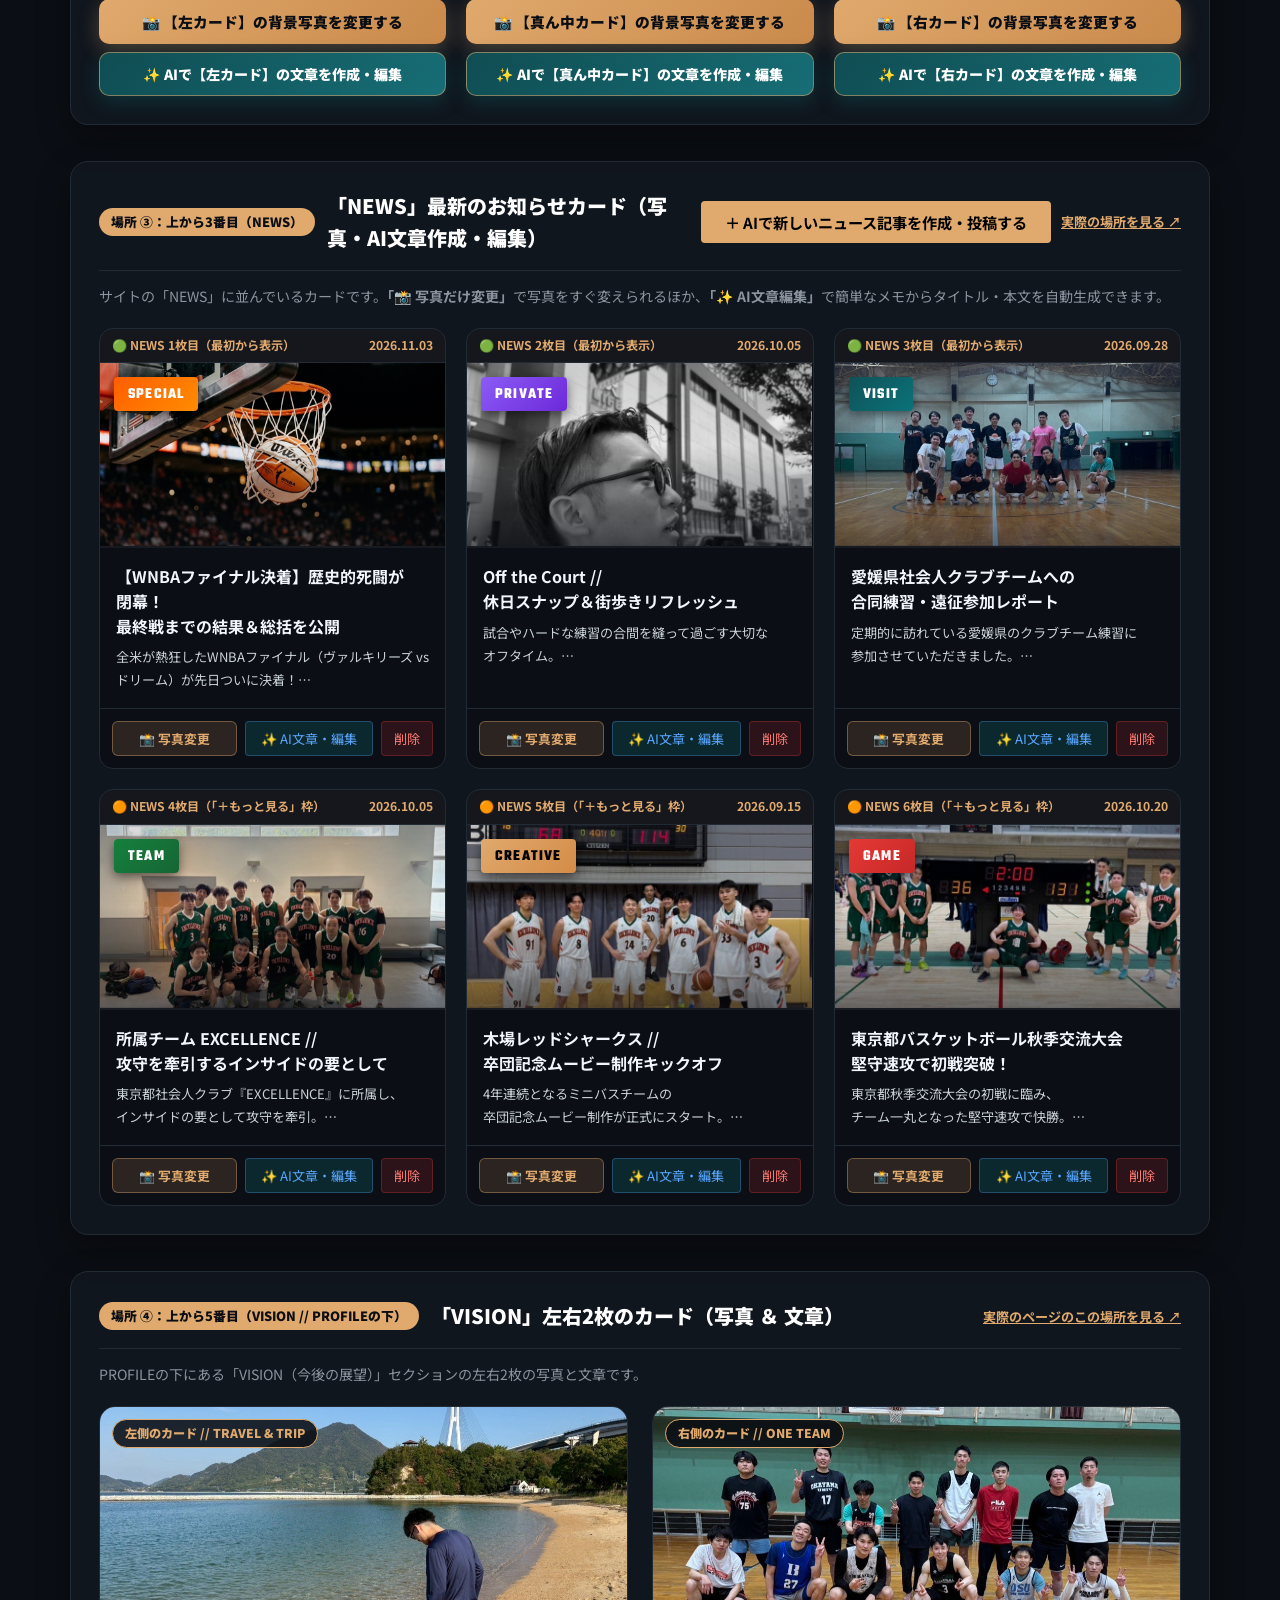
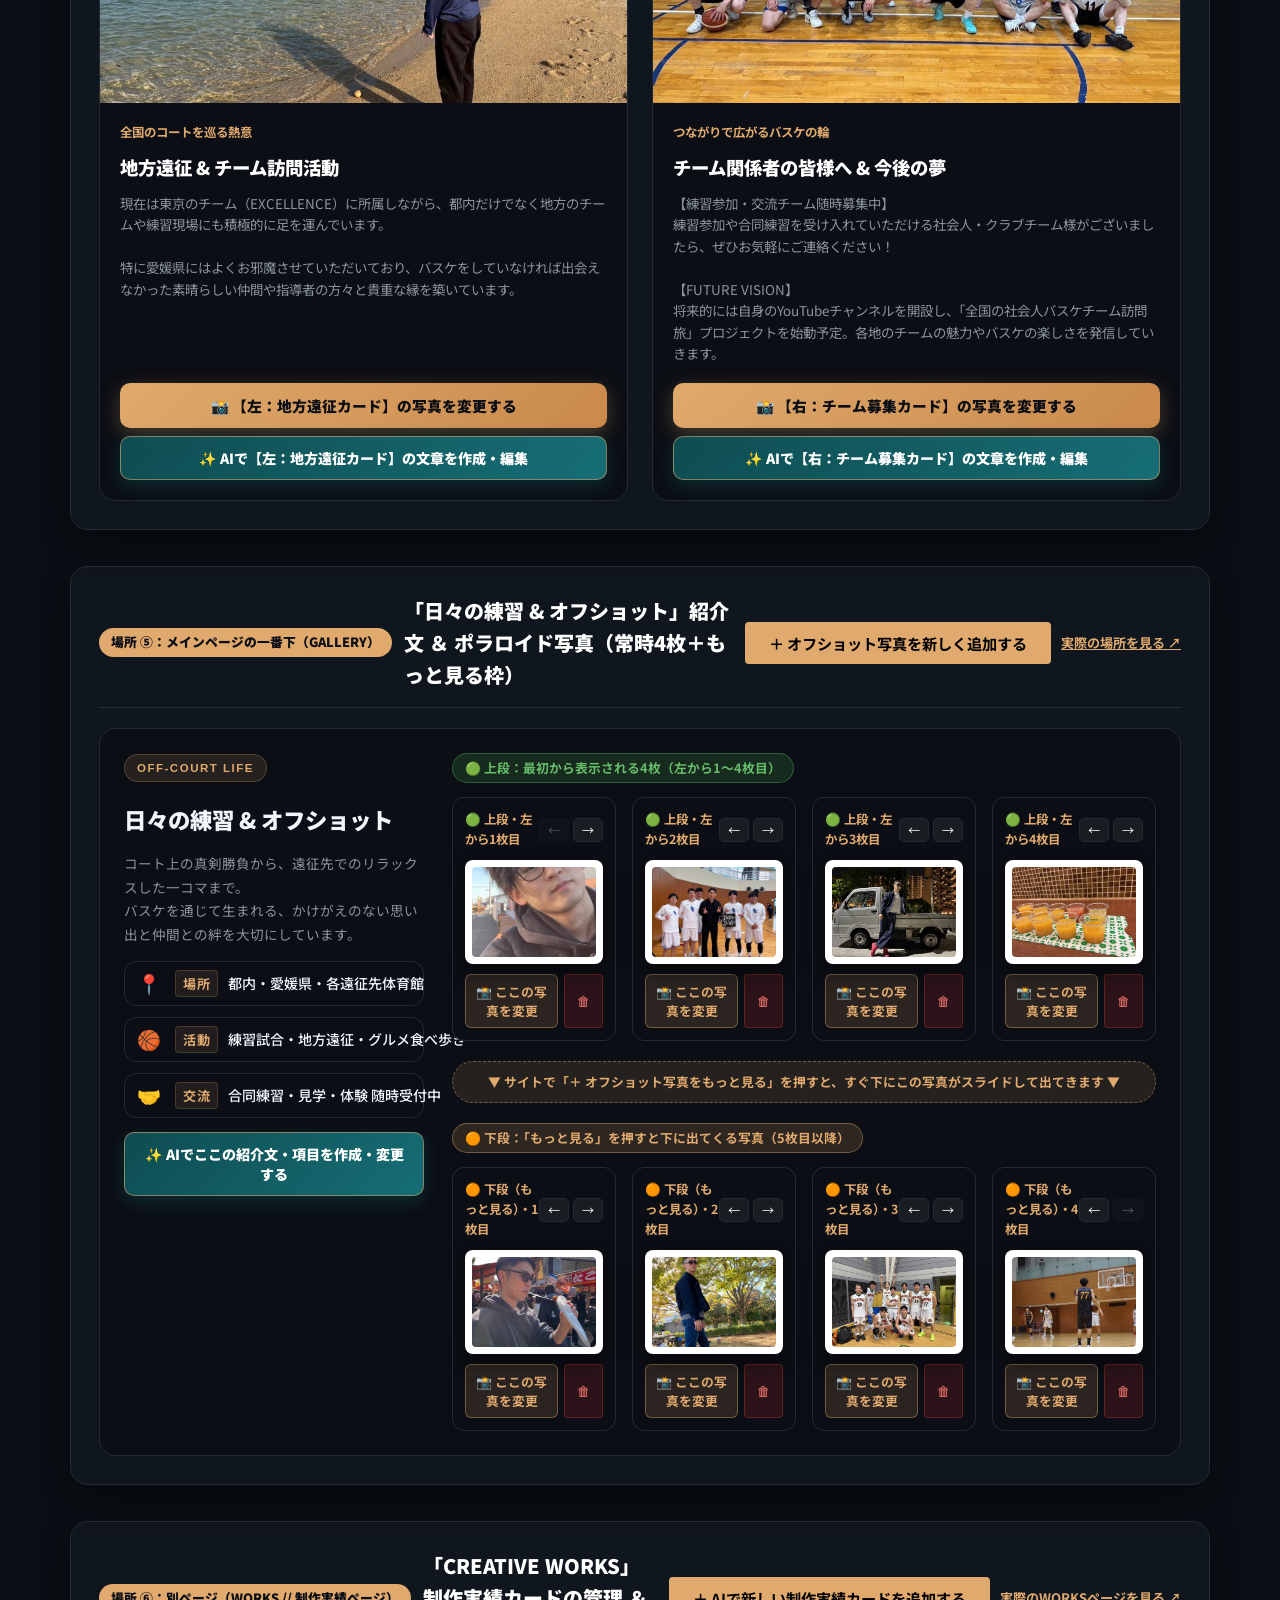
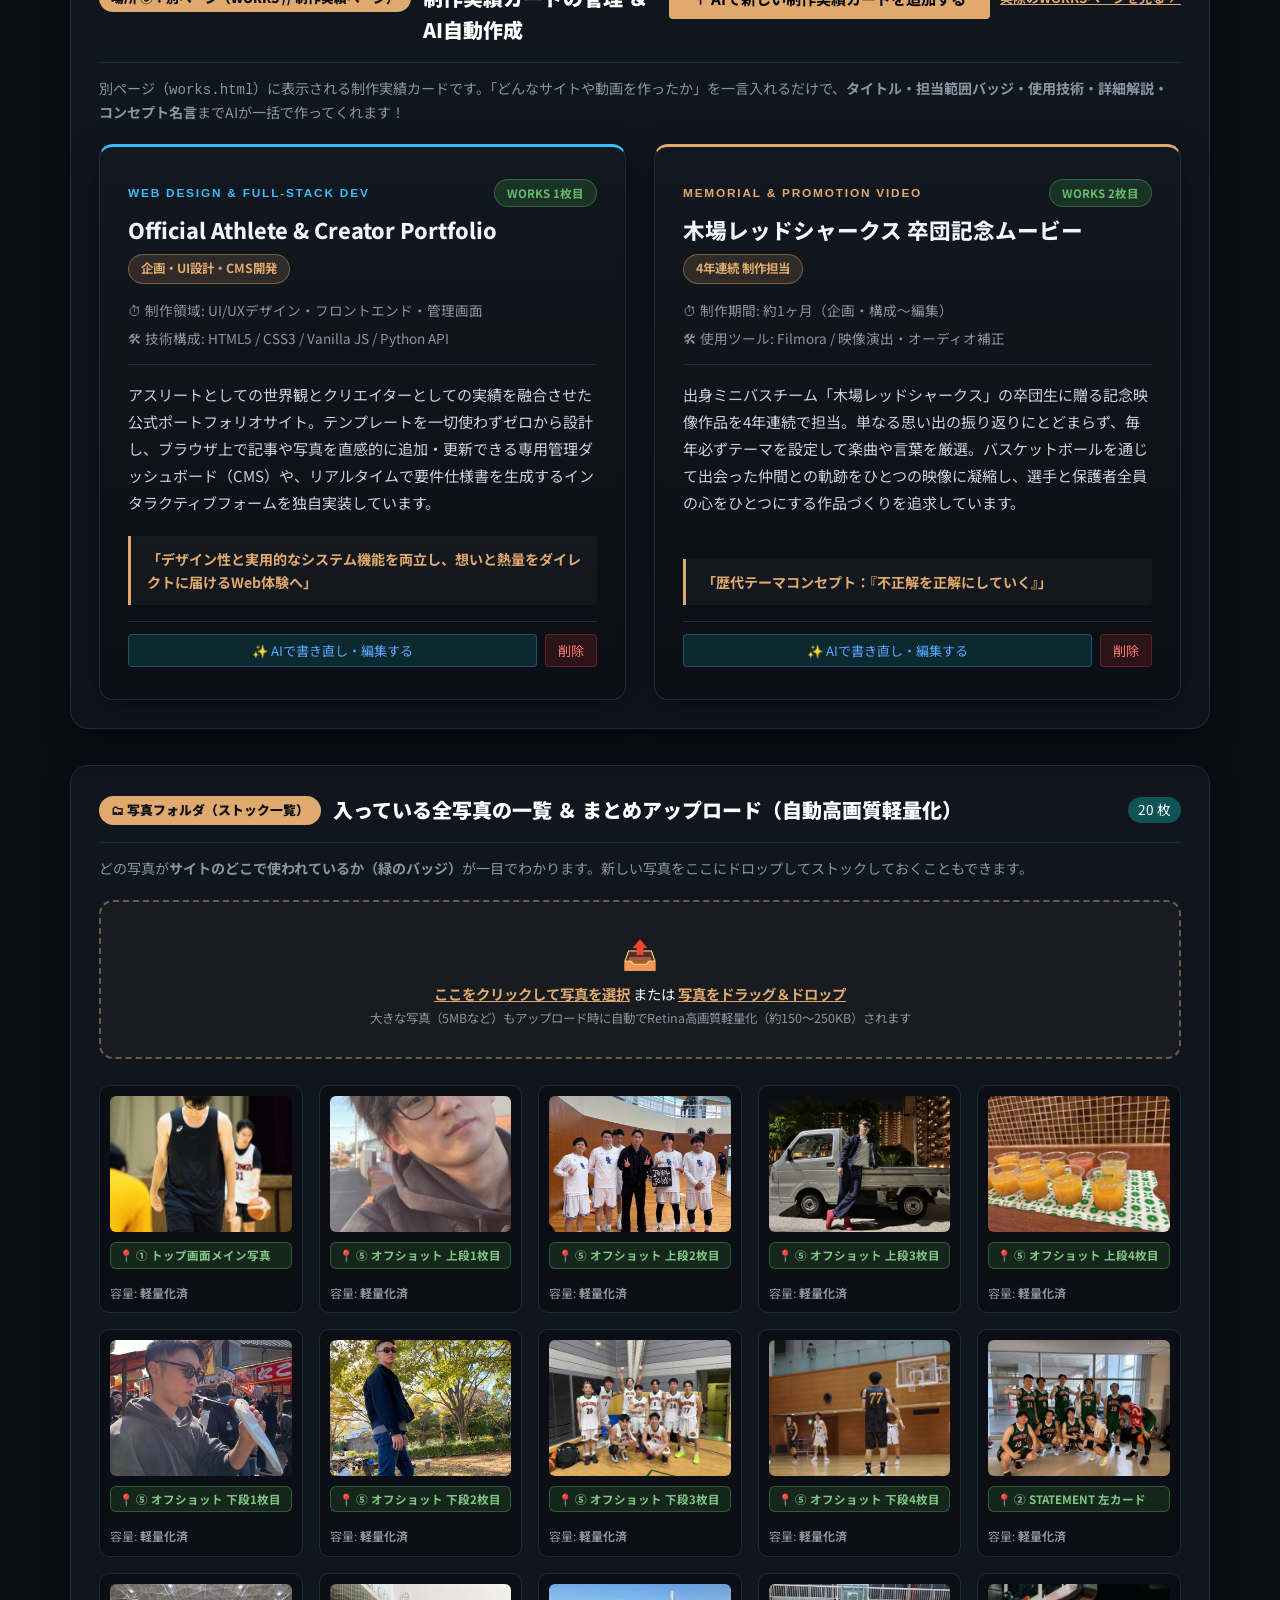
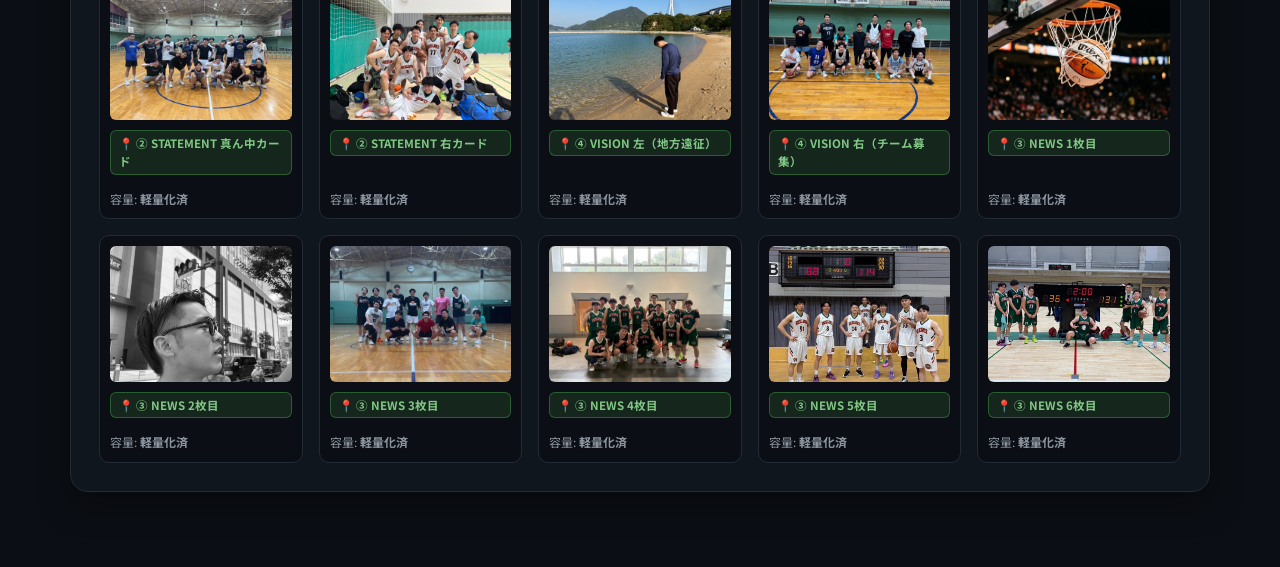
==== commit bea81110: "Add WORKS card management and 7-field AI works card generator to admin.html" ====
--- a/admin.html
+++ b/admin.html
@@ -78,6 +78,8 @@
             <a href="#vsec-vision" class="jump-pill">④ 今後の展望（VISION）</a>
             <span class="jump-arrow">➔</span>
             <a href="#vsec-gallery" class="jump-pill">⑤ オフショット（GALLERY）</a>
+            <span class="jump-arrow">➔</span>
+            <a href="#vsec-works" class="jump-pill">💼 ⑥ 制作実績（WORKSページ）</a>
             <span class="jump-sep">｜</span>
             <a href="#vsec-library" class="jump-pill jump-pill-lib">🗂 全写真フォルダ</a>
         </div>
@@ -482,6 +484,118 @@
             </section>
 
             <!-- =========================================================
+                 ⑥ 別ページ：WORKS（制作実績カードの追加・AI自動作成 // works.html連動）
+                 ========================================================= -->
+            <section class="vmap-section" id="vsec-works">
+                <div class="vmap-section-header">
+                    <span class="vmap-step-badge">場所 ⑥：別ページ（WORKS // 制作実績ページ）</span>
+                    <h2 class="vmap-section-title">「CREATIVE WORKS」制作実績カードの管理 ＆ AI自動作成</h2>
+                    <div style="display: flex; gap: 10px; align-items: center;">
+                        <button type="button" class="admin-btn-primary" id="btn-toggle-works-form">
+                            <span>＋ AIで新しい制作実績カードを追加する</span>
+                        </button>
+                        <a href="works.html#works" target="_blank" class="vmap-real-link">実際のWORKSページを見る ↗</a>
+                    </div>
+                </div>
+                <p class="vmap-section-sub">
+                    別ページ（<code>works.html</code>）に表示される制作実績カードです。「どんなサイトや動画を作ったか」を一言入れるだけで、<strong>タイトル・担当範囲バッジ・使用技術・詳細解説・コンセプト名言</strong>までAIが一括で作ってくれます！
+                </p>
+
+                <!-- WORKS 新規追加・編集パネル（AI実績ライター内蔵） -->
+                <div class="vmap-works-editor-collapse" id="vmap-works-editor-box" style="display: none;">
+                    <section class="admin-card" style="margin-bottom: 24px;">
+                        <div class="panel-header">
+                            <h3 class="panel-title">
+                                <span class="panel-icon">💼</span>
+                                <span id="works-form-mode-title">新しい制作実績カードを作成</span>
+                            </h3>
+                            <button type="button" id="btn-cancel-works-edit" class="btn-text">閉じる</button>
+                        </div>
+
+                        <!-- ★ WORKS専用 AIおまかせ実績ライター ★ -->
+                        <div class="news-ai-composer-box">
+                            <div class="ai-composer-header">
+                                <span class="ai-sparkle-badge">🤖 AIおまかせ実績カードライター</span>
+                                <span class="ai-composer-sub">作った作品・案件を簡単に伝えるだけで、プロ仕様の実績カード項目（全7項目）を3パターン自動生成します！</span>
+                            </div>
+                            <div class="ai-composer-input-row">
+                                <input type="text" id="works-ai-nuance-input" class="form-input" placeholder="例: 都内パーソナルジムの公式ホームページを制作。予約導線とスマホ表示にこだわった">
+                                <button type="button" class="btn-ai-generate-inline" id="btn-works-ai-generate">
+                                    ✨ AIで実績カードを3パターン作る
+                                </button>
+                            </div>
+                            <div class="ai-quick-chips">
+                                <span class="chip-label">ワンタップ例：</span>
+                                <button type="button" class="ai-chip" data-works-chip="店舗・企業の公式Webサイト（HP/LP）を新規制作。スマホ対応とSEO、お問い合わせ導線を最適化">💻 企業・店舗Webサイト制作</button>
+                                <button type="button" class="ai-chip" data-works-chip="社会人バスケチームのメンバー募集＆公式プロモーション動画（PV）を企画・編集">🎬 バスケチームPV動画制作</button>
+                                <button type="button" class="ai-chip" data-works-chip="木場レッドシャークス 卒団記念ムービー新年度版を制作。試合映像と音楽で感動のストーリーを構成">🏀 卒団記念ムービー制作</button>
+                            </div>
+                            <div class="ai-proposals-list" id="works-ai-proposals-list" style="display: none;"></div>
+                        </div>
+
+                        <form id="works-form" class="news-form" novalidate>
+                            <input type="hidden" id="works-edit-id" value="">
+
+                            <div class="form-row-3">
+                                <div class="form-group">
+                                    <label for="works-type">実績ジャンル</label>
+                                    <select id="works-type" class="form-select">
+                                        <option value="web">Webサイト・LP・システム開発</option>
+                                        <option value="video">プロモーション動画・記念ムービー</option>
+                                    </select>
+                                </div>
+                                <div class="form-group">
+                                    <label for="works-eyebrow">英語サブ見出し</label>
+                                    <input type="text" id="works-eyebrow" class="form-input" placeholder="例: WEB DESIGN & FULL-STACK DEV">
+                                </div>
+                                <div class="form-group">
+                                    <label for="works-badge">担当バッジ（右上）</label>
+                                    <input type="text" id="works-badge" class="form-input" placeholder="例: 企画・UI設計・フルスクラッチ開発">
+                                </div>
+                            </div>
+
+                            <div class="form-group">
+                                <label for="works-title">実績タイトル（案件名・作品名） <span class="req">*</span></label>
+                                <input type="text" id="works-title" class="form-input" placeholder="上のAIボックスで作るか、直接入力してください" required>
+                            </div>
+
+                            <div class="form-row-2">
+                                <div class="form-group">
+                                    <label for="works-meta1">制作期間 / 制作領域</label>
+                                    <input type="text" id="works-meta1" class="form-input" placeholder="例: ⏱ 制作領域: 企画設計・UI/UXデザイン・実装">
+                                </div>
+                                <div class="form-group">
+                                    <label for="works-meta2">使用ツール / 技術構成</label>
+                                    <input type="text" id="works-meta2" class="form-input" placeholder="例: 🛠 技術構成: HTML5 / CSS3 / JavaScript">
+                                </div>
+                            </div>
+
+                            <div class="form-group">
+                                <label for="works-desc">実績の詳細解説 <span class="req">*</span></label>
+                                <textarea id="works-desc" rows="3" class="form-textarea" placeholder="上のAIボックスで作るか、直接入力してください" required></textarea>
+                            </div>
+
+                            <div class="form-group">
+                                <label for="works-quote">下部のハイライト一言（コンセプト・こだわり）</label>
+                                <input type="text" id="works-quote" class="form-input" placeholder="例: 「想いと熱量をダイレクトに届けるWeb体験へ」">
+                            </div>
+
+                            <div class="form-actions">
+                                <button type="submit" class="admin-btn-primary">
+                                    <span id="works-submit-text">💾 この制作実績カードを保存する</span>
+                                </button>
+                            </div>
+                        </form>
+                    </section>
+                </div>
+
+                <!-- 実際のWORKSページと全く同じ見た目で並ぶ実績カード一覧 -->
+                <div class="works-grid" id="vmap-works-cards-grid">
+                    <!-- JSで描画 -->
+                </div>
+            </section>
+
+            <!-- =========================================================
                  🗂 全写真フォルダ（まとめてアップロード・容量チェック・整理）
                  ========================================================= -->
             <section class="vmap-section" id="vsec-library">
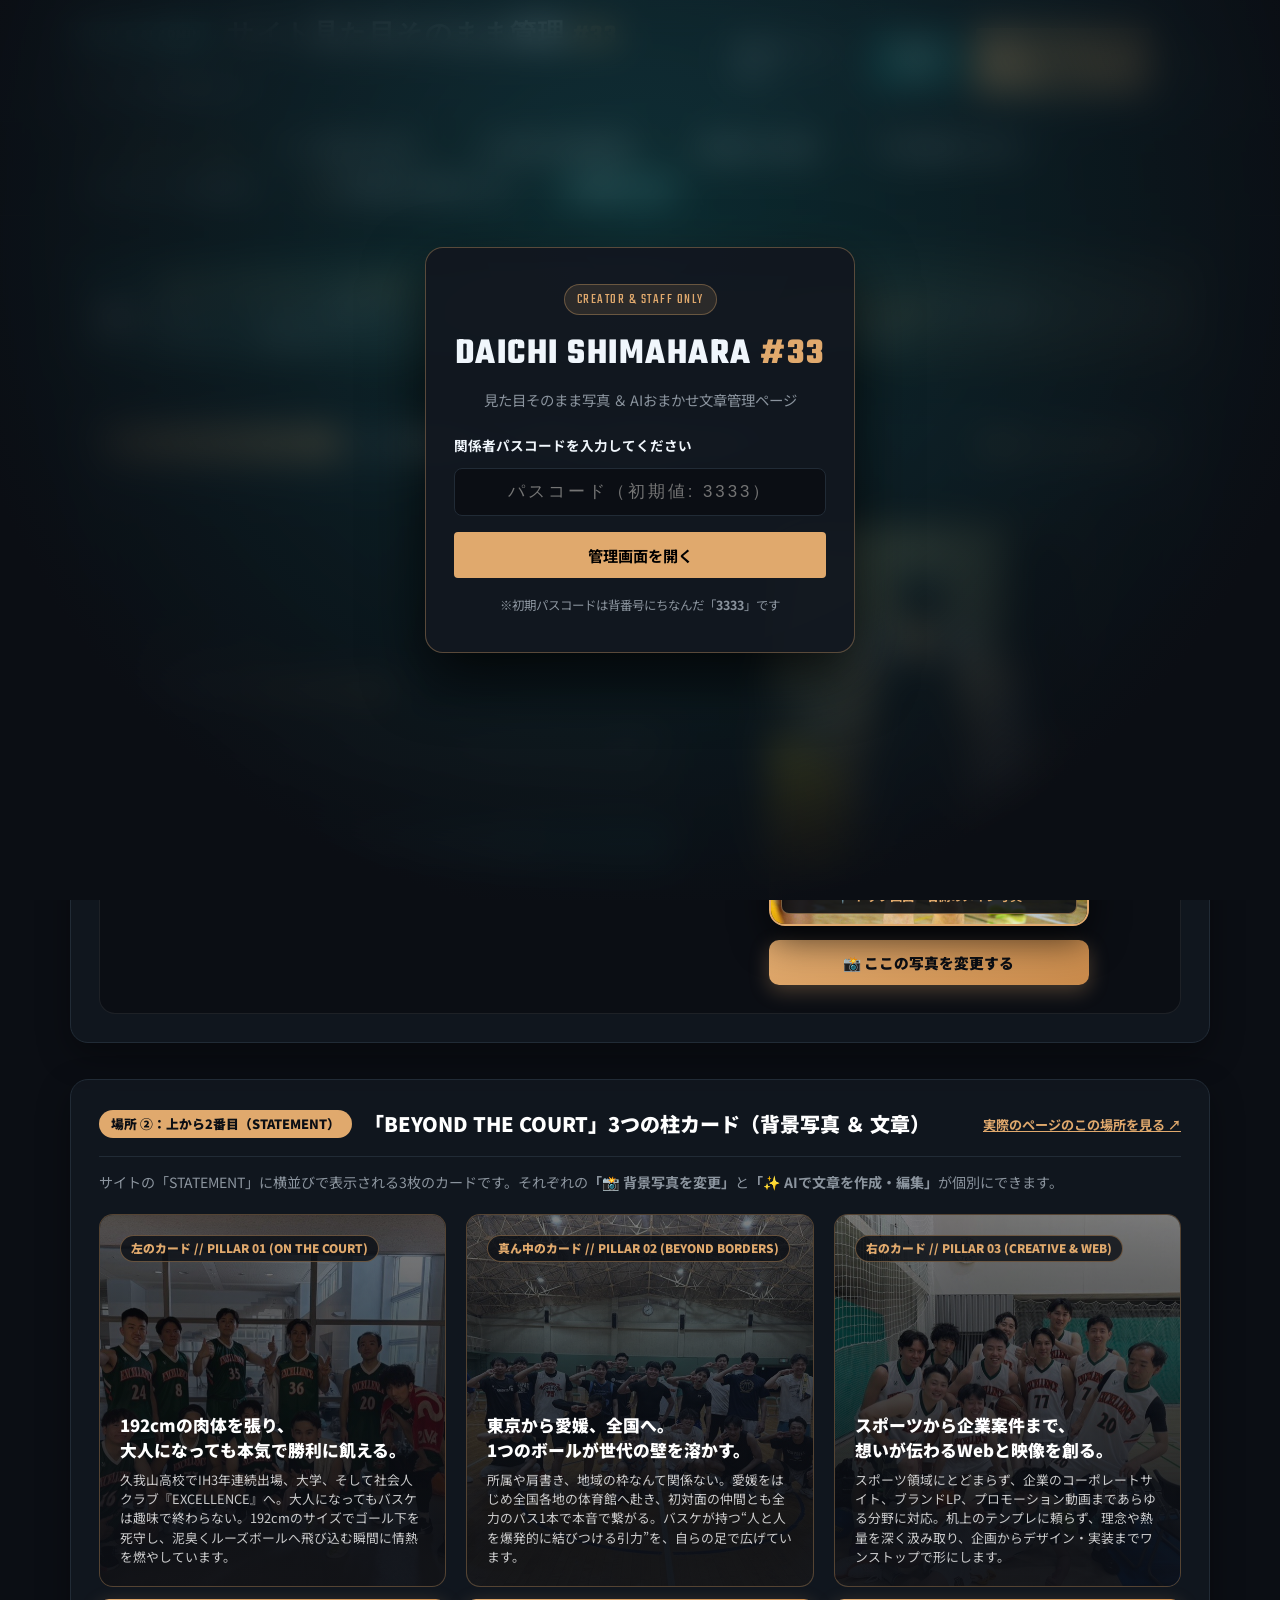
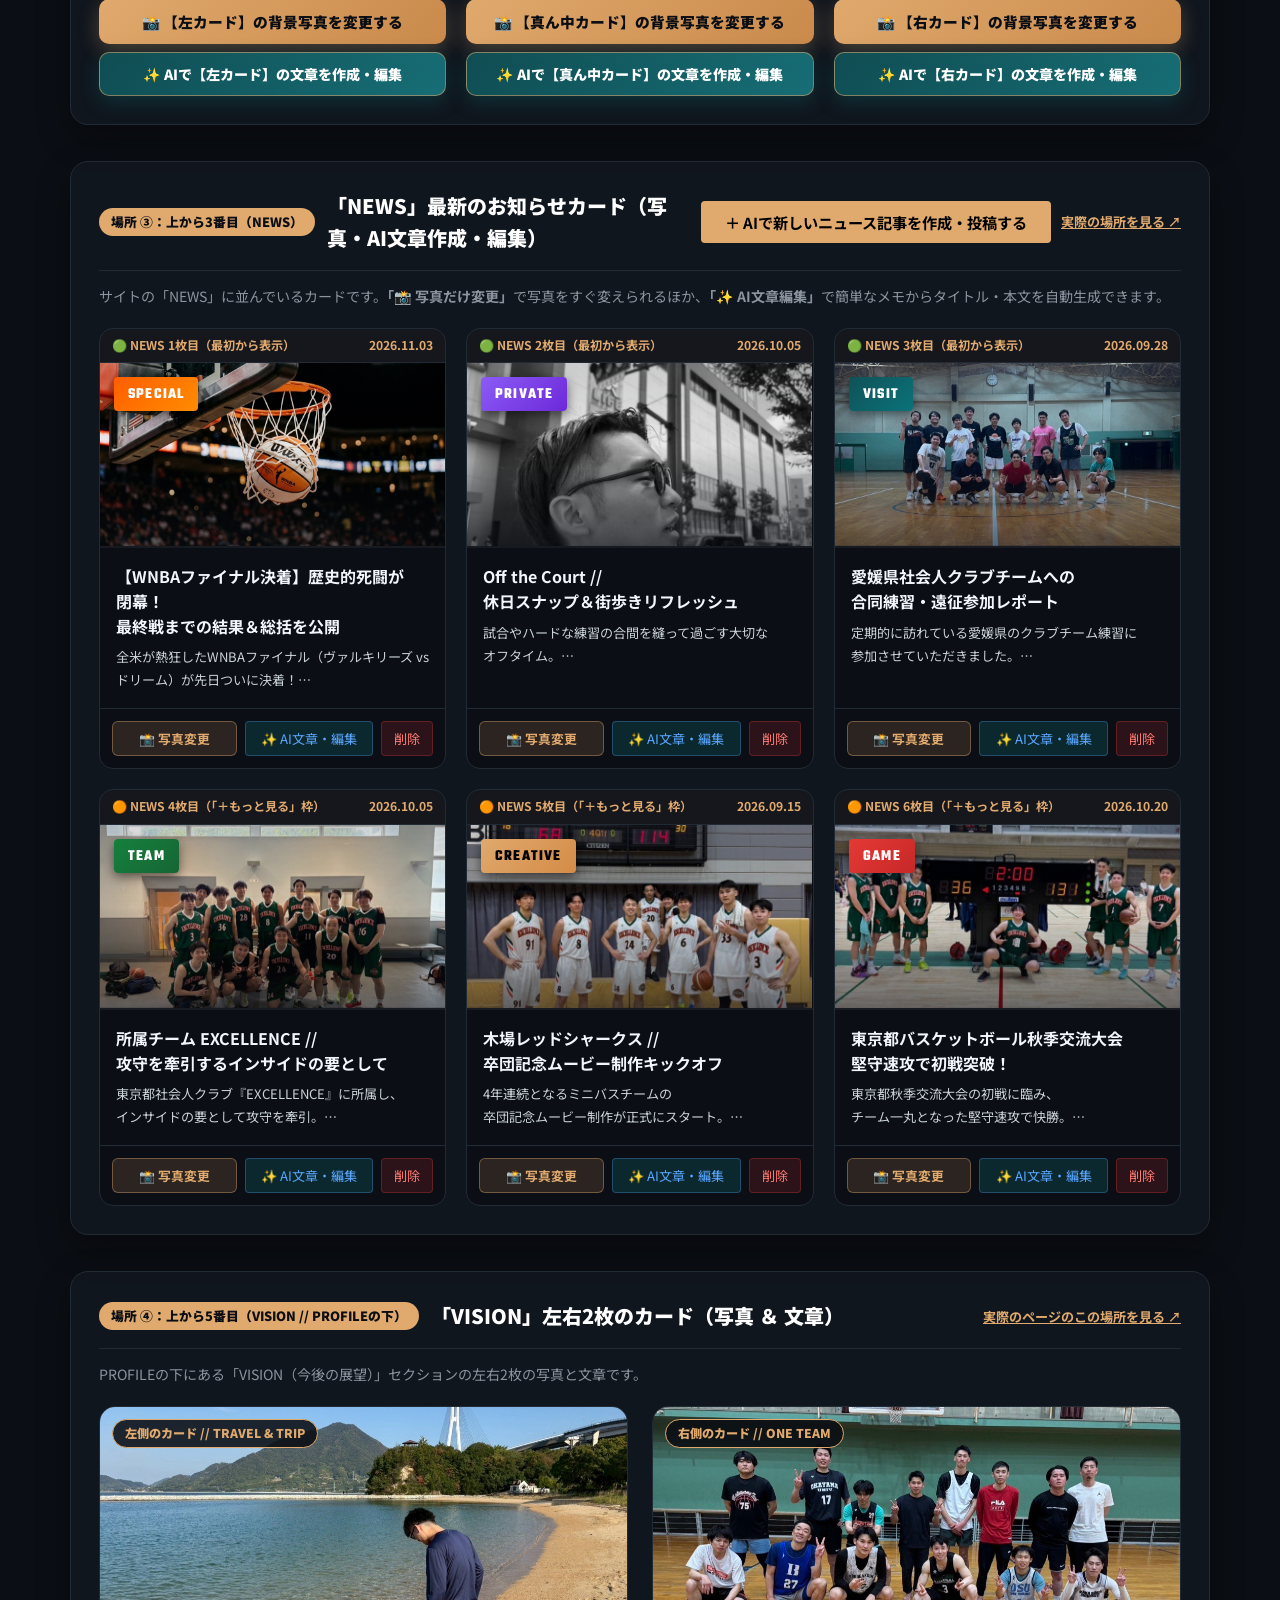
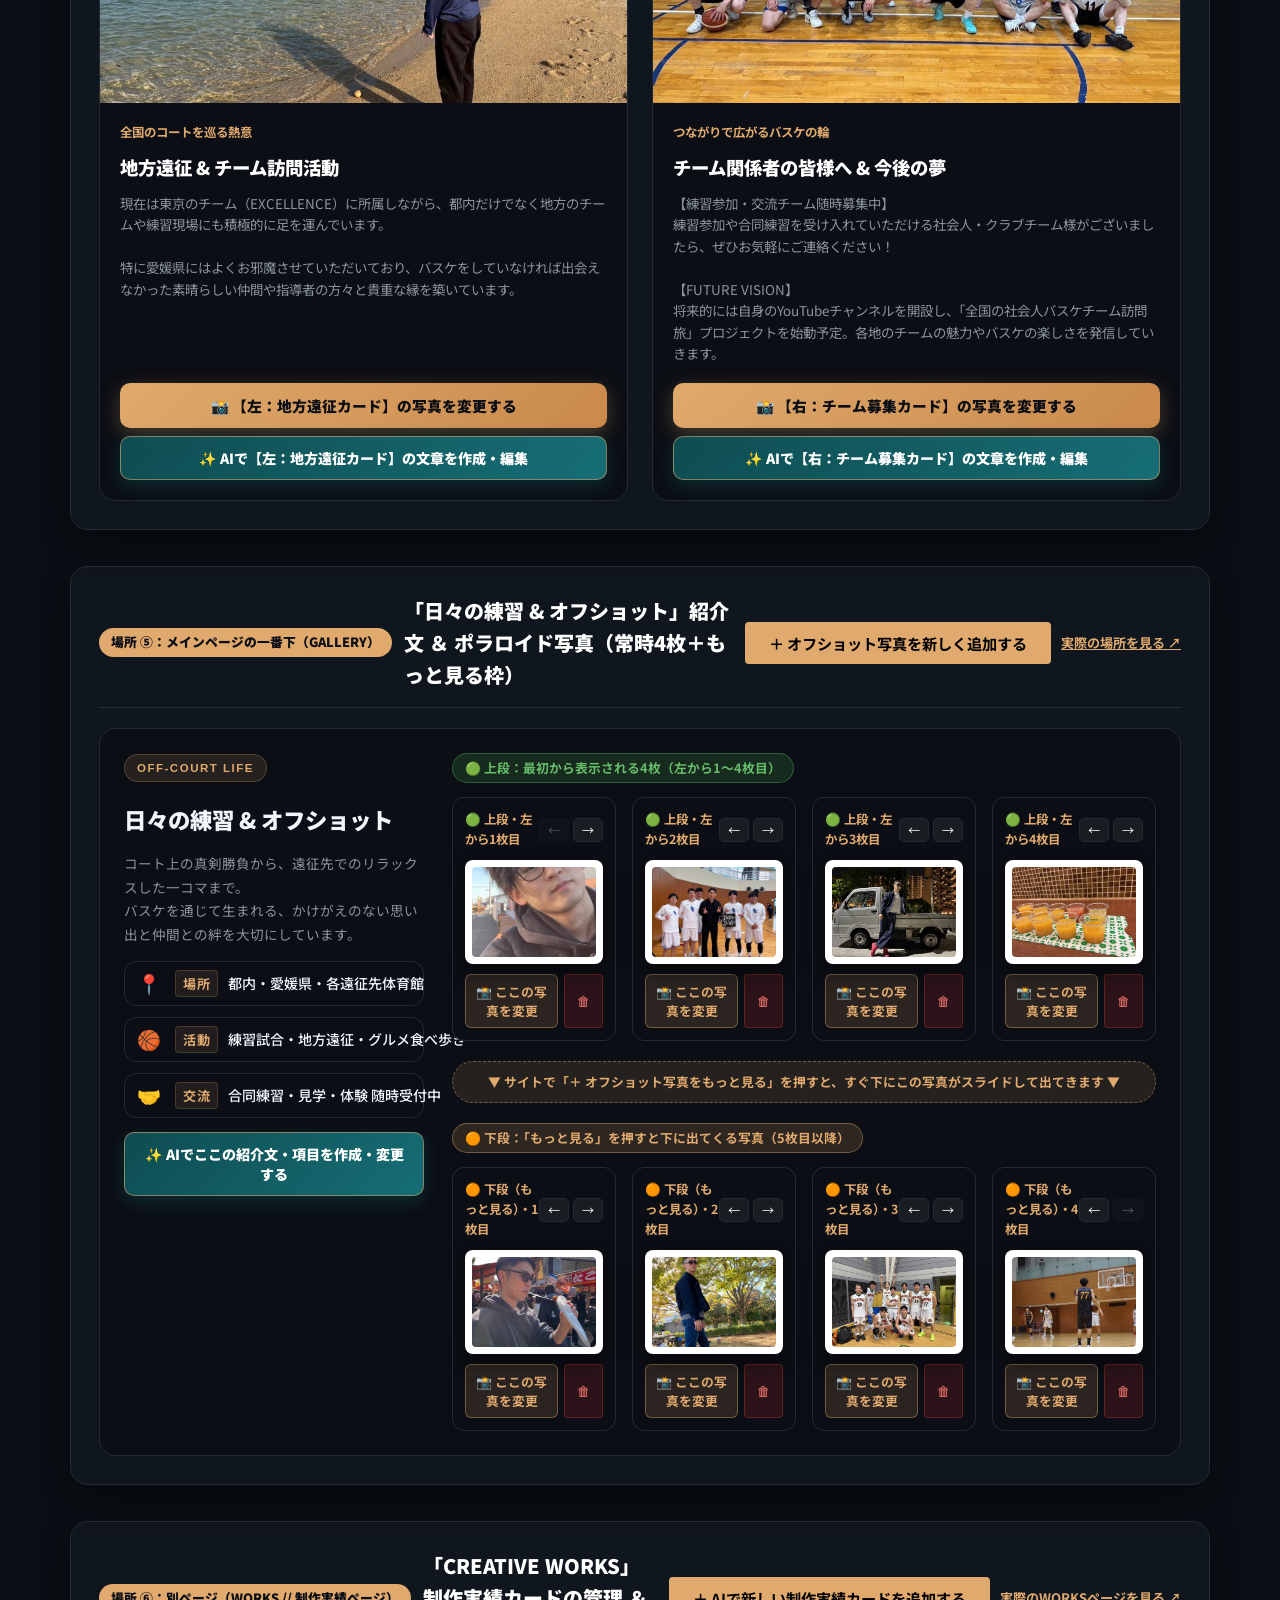
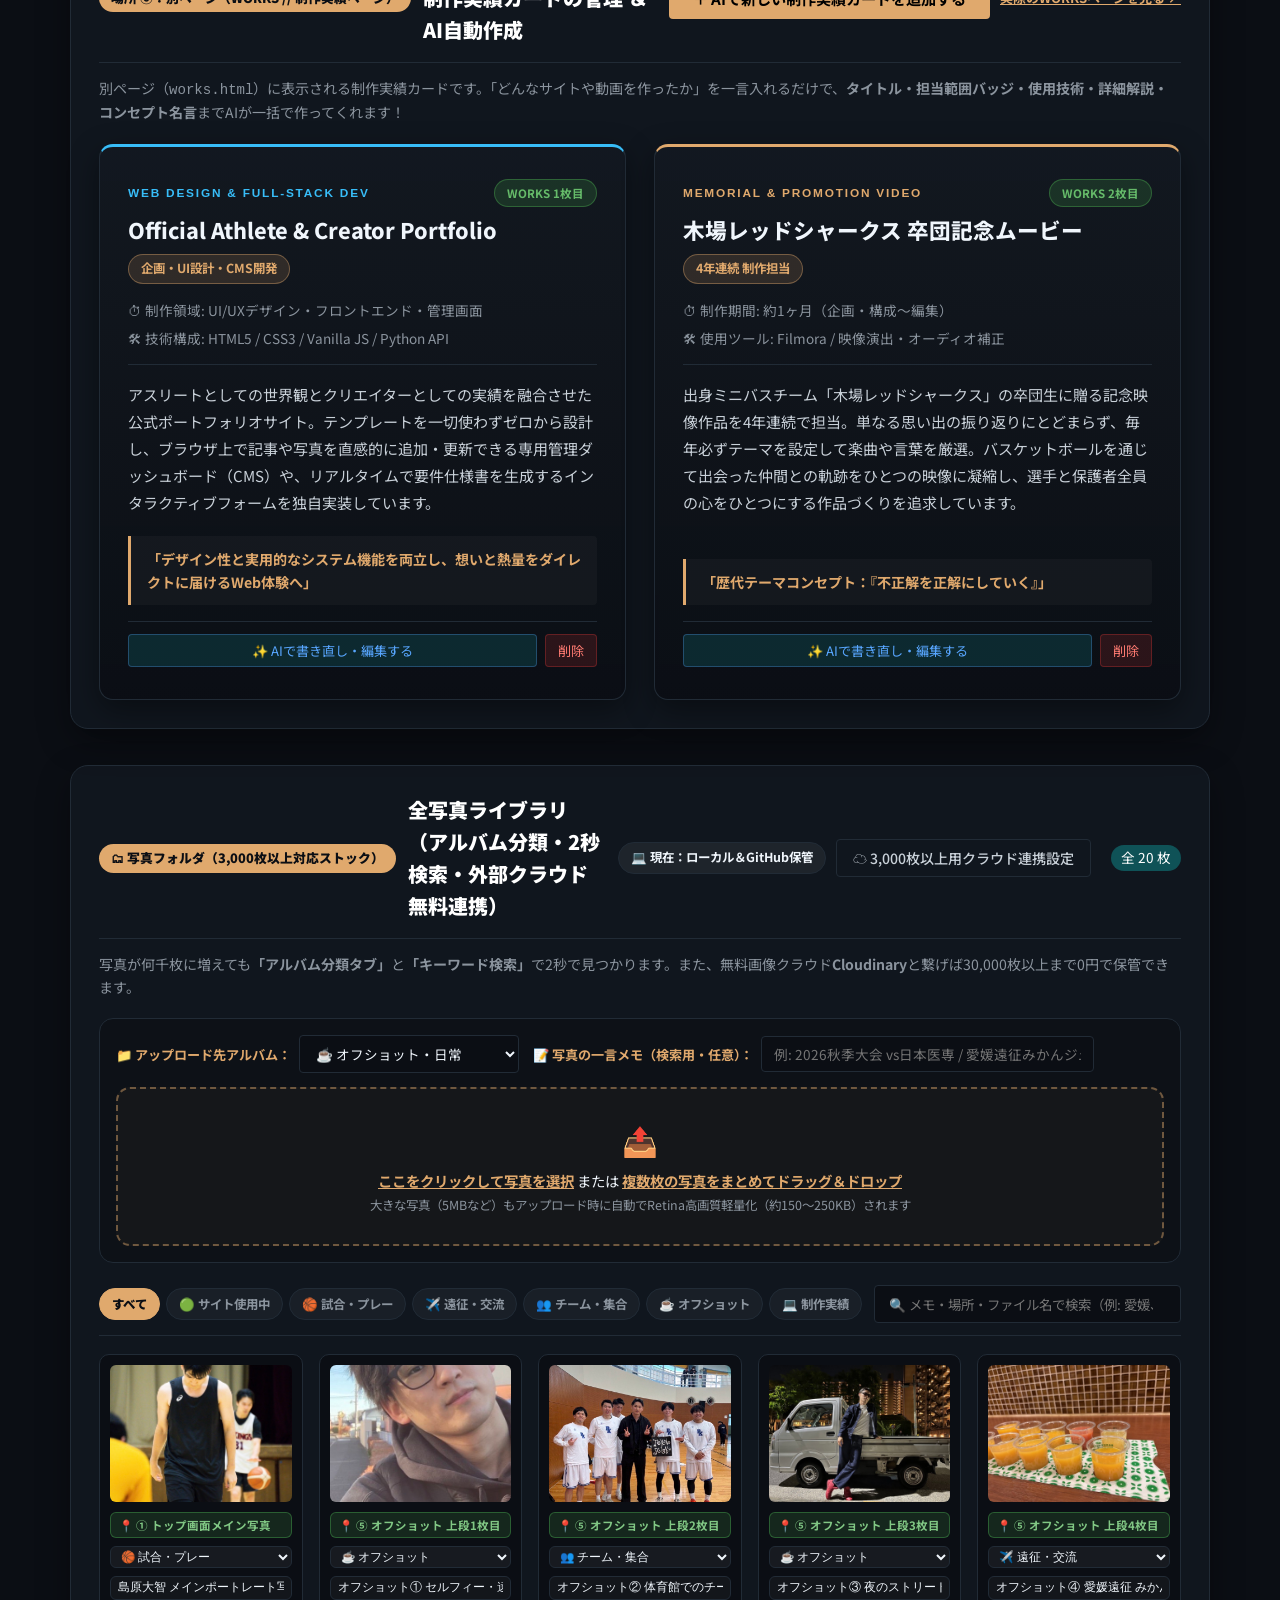
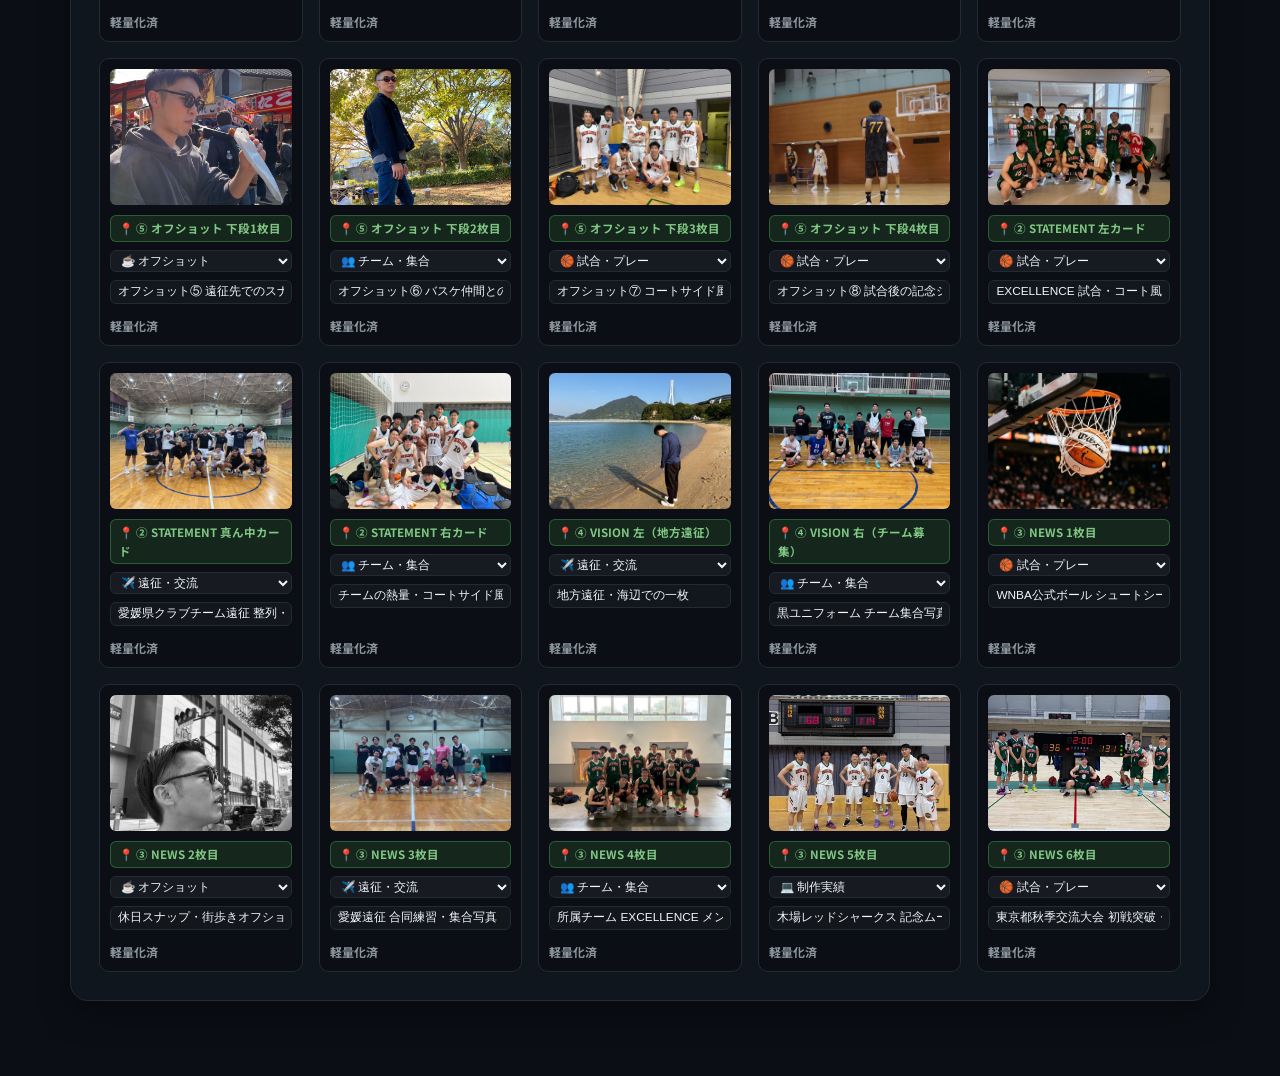
==== commit 3df48512: "Add 3000+ photo album categorization, 2-second keyword search, and Cloudinary free cloud storage int" ====
--- a/admin.html
+++ b/admin.html
@@ -596,42 +596,118 @@
             </section>
 
             <!-- =========================================================
-                 🗂 全写真フォルダ（まとめてアップロード・容量チェック・整理）
+                 🗂 全写真フォルダ（3,000枚以上対応：アルバム分類・検索・Cloudinary無料連携）
                  ========================================================= -->
             <section class="vmap-section" id="vsec-library">
                 <div class="vmap-section-header">
-                    <span class="vmap-step-badge">🗂 写真フォルダ（ストック一覧）</span>
-                    <h2 class="vmap-section-title">入っている全写真の一覧 ＆ まとめアップロード（自動高画質軽量化）</h2>
-                    <span class="items-count-badge" id="library-count-badge">0 枚</span>
+                    <span class="vmap-step-badge">🗂 写真フォルダ（3,000枚以上対応ストック）</span>
+                    <h2 class="vmap-section-title">全写真ライブラリ（アルバム分類・2秒検索・外部クラウド無料連携）</h2>
+                    <div style="display: flex; gap: 10px; align-items: center;">
+                        <span class="cloud-mode-badge" id="cloud-mode-badge">💻 現在：ローカル＆GitHub保管</span>
+                        <button type="button" class="admin-btn-outline" id="btn-toggle-cloud-settings">
+                            ☁️ 3,000枚以上用クラウド連携設定
+                        </button>
+                        <span class="items-count-badge" id="library-count-badge">0 枚</span>
+                    </div>
                 </div>
                 <p class="vmap-section-sub">
-                    どの写真が<strong>サイトのどこで使われているか（緑のバッジ）</strong>が一目でわかります。新しい写真をここにドロップしてストックしておくこともできます。
+                    写真が何千枚に増えても<strong>「アルバム分類タブ」</strong>と<strong>「キーワード検索」</strong>で2秒で見つかります。また、無料画像クラウド<strong>Cloudinary</strong>と繋げば30,000枚以上まで0円で保管できます。
                 </p>
 
-                <!-- 一括ドラッグ＆ドロップアップローダー -->
-                <div class="library-upload-box" id="library-dropzone" tabindex="0" role="button">
-                    <input type="file" id="library-file-input" accept="image/jpeg,image/png,image/webp,image/jpg" multiple style="display: none;">
-                    <span class="dropzone-icon">📤</span>
-                    <p class="dropzone-text">
-                        <strong>ここをクリックして写真を選択</strong> または <strong>写真をドラッグ＆ドロップ</strong>
-                    </p>
-                    <span class="dropzone-note">大きな写真（5MBなど）もアップロード時に自動でRetina高画質軽量化（約150〜250KB）されます</span>
-                    <div class="upload-progress" id="library-upload-status" style="display: none; margin-top: 12px;">
-                        <span class="spinner"></span> <span id="library-upload-status-text">写真を軽量化＆保存中...</span>
-                    </div>
-                </div>
-
-                <!-- 登録済み全画像グリッド（どこで使われているかラベル付き） -->
+                <!-- ☁️ Cloudinary 無料クラウド連携設定ボックス（ボタンで開閉） -->
+                <div class="cloud-settings-box" id="cloud-settings-box" style="display: none;">
+                    <div class="cloud-settings-header">
+                        <div>
+                            <span class="ai-sparkle-badge">☁️ CLOUDINARY FREE CLOUD STORAGE (¥0 / 30,000枚以上対応)</span>
+                            <h3 style="margin: 6px 0 4px; font-size: 1.05rem;">外部クラウド（Cloudinary）無料連携設定</h3>
+                            <p style="margin: 0; font-size: 0.82rem; color: var(--color-text-muted); line-height: 1.6;">
+                                設定すると、この管理画面からアップロードした写真が自動的にCloudinary（無料枠25GB）に高画質軽量化保管され、GitHubの容量を一切使わずに何千枚でも管理できるようになります。<br>
+                                <strong>【1分設定手順】</strong> ① <a href="https://cloudinary.com/" target="_blank" style="color:var(--color-accent);text-decoration:underline;">cloudinary.com</a> で無料登録 ➔ ② ダッシュボードの「<strong>Cloud Name</strong>」をコピー ➔ ③ Settings &gt; Upload &gt; Upload Presets で Signing Mode を「<strong>Unsigned</strong>」にして作成した「<strong>Preset Name</strong>」を入力して保存！
+                            </p>
+                        </div>
+                    </div>
+                    <div class="form-row-3" style="margin-top: 14px; align-items: end;">
+                        <div class="form-group">
+                            <label for="cloudinary-cloud-name">Cloudinary Cloud Name</label>
+                            <input type="text" id="cloudinary-cloud-name" class="form-input" placeholder="例: daichi-portfolio-33">
+                        </div>
+                        <div class="form-group">
+                            <label for="cloudinary-upload-preset">Upload Preset Name（Unsigned）</label>
+                            <input type="text" id="cloudinary-upload-preset" class="form-input" placeholder="例: portfolio_unsigned">
+                        </div>
+                        <div class="form-actions" style="margin-top: 0;">
+                            <button type="button" class="admin-btn-primary" id="btn-save-cloudinary">💾 クラウド連携を有効化</button>
+                            <button type="button" class="admin-btn-outline" id="btn-clear-cloudinary">解除</button>
+                        </div>
+                    </div>
+                </div>
+
+                <!-- アップロード時のアルバム分類＆メモ指定バー ＋ 一括ドロップゾーン -->
+                <div class="library-upload-wrapper">
+                    <div class="upload-meta-bar">
+                        <div class="upload-meta-field">
+                            <label for="upload-album-select">📁 アップロード先アルバム：</label>
+                            <select id="upload-album-select" class="form-select" style="padding: 7px 12px; font-size: 0.85rem;">
+                                <option value="game">🏀 試合・プレー</option>
+                                <option value="trip">✈️ 遠征・交流（愛媛など）</option>
+                                <option value="team">👥 チーム・集合写真</option>
+                                <option value="offshot" selected>☕ オフショット・日常</option>
+                                <option value="creative">💻 制作・クリエイティブ</option>
+                            </select>
+                        </div>
+                        <div class="upload-meta-field" style="flex: 1;">
+                            <label for="upload-memo-input">📝 写真の一言メモ（検索用・任意）：</label>
+                            <input type="text" id="upload-memo-input" class="form-input" style="padding: 7px 12px; font-size: 0.85rem;" placeholder="例: 2026秋季大会 vs日本医専 / 愛媛遠征みかんジュース など">
+                        </div>
+                    </div>
+
+                    <div class="library-upload-box" id="library-dropzone" tabindex="0" role="button" style="margin-bottom: 0;">
+                        <input type="file" id="library-file-input" accept="image/jpeg,image/png,image/webp,image/jpg" multiple style="display: none;">
+                        <span class="dropzone-icon">📤</span>
+                        <p class="dropzone-text">
+                            <strong>ここをクリックして写真を選択</strong> または <strong>複数枚の写真をまとめてドラッグ＆ドロップ</strong>
+                        </p>
+                        <span class="dropzone-note" id="library-dropzone-subnote">大きな写真（5MBなど）もアップロード時に自動でRetina高画質軽量化（約150〜250KB）されます</span>
+                        <div class="upload-progress" id="library-upload-status" style="display: none; margin-top: 12px;">
+                            <span class="spinner"></span> <span id="library-upload-status-text">写真を軽量化＆保存中...</span>
+                        </div>
+                    </div>
+                </div>
+
+                <!-- 📁 アルバム絞り込みタブ ＆ 🔍 2秒キーワード検索バー -->
+                <div class="library-filter-toolbar">
+                    <div class="library-album-tabs" id="library-album-tabs">
+                        <button type="button" class="album-tab is-active" data-album-filter="all">すべて</button>
+                        <button type="button" class="album-tab" data-album-filter="used">🟢 サイト使用中</button>
+                        <button type="button" class="album-tab" data-album-filter="game">🏀 試合・プレー</button>
+                        <button type="button" class="album-tab" data-album-filter="trip">✈️ 遠征・交流</button>
+                        <button type="button" class="album-tab" data-album-filter="team">👥 チーム・集合</button>
+                        <button type="button" class="album-tab" data-album-filter="offshot">☕ オフショット</button>
+                        <button type="button" class="album-tab" data-album-filter="creative">💻 制作実績</button>
+                    </div>
+                    <div class="library-search-box">
+                        <input type="search" id="library-search-input" class="form-input" placeholder="🔍 メモ・場所・ファイル名で検索（例: 愛媛、トップ、試合）">
+                    </div>
+                </div>
+
+                <!-- 登録済み全画像グリッド（高速ページネーション対応） -->
                 <div class="library-media-grid" id="library-media-grid">
                     <!-- JSで描画 -->
                 </div>
+
+                <!-- 3,000枚対応：さらに表示ボタン -->
+                <div style="text-align: center; margin-top: 20px;" id="library-load-more-wrap" style="display: none;">
+                    <button type="button" class="admin-btn-outline" id="btn-library-load-more">
+                        <span>▼ さらに写真を表示する</span>
+                    </button>
+                </div>
             </section>
 
         </div>
     </main>
 
     <!-- =================================================================
-         写真選択・新規アップロード モーダル
+         写真選択・新規アップロード モーダル（アルバム絞り込み＆検索付き）
          ================================================================= -->
     <div class="photo-picker-modal" id="photo-picker-modal" aria-hidden="true">
         <div class="photo-picker-backdrop" id="photo-picker-backdrop"></div>
@@ -639,7 +715,7 @@
             <div class="picker-modal-header">
                 <div>
                     <h3 class="picker-modal-title" id="picker-modal-title">写真を選択 または 新規アップロード</h3>
-                    <p class="picker-modal-sub" id="picker-modal-sub">使いたい写真をクリックするか、手元の新しい写真をアップロードしてください</p>
+                    <p class="picker-modal-sub" id="picker-modal-sub">アルバム絞り込み・キーワード検索で3,000枚からでもすぐ探せます</p>
                 </div>
                 <button type="button" class="picker-close-btn" id="picker-close-btn" aria-label="閉じる">✕</button>
             </div>
@@ -651,6 +727,19 @@
                     <span>📤 パソコン・スマホから新しい写真を選んでそのまま反映する</span>
                 </button>
                 <span class="picker-upload-hint" id="picker-upload-hint">自動で高画質軽量化されます</span>
+            </div>
+
+            <!-- モーダル内 アルバム絞り込み ＆ キーワード検索 -->
+            <div class="picker-filter-bar">
+                <div class="library-album-tabs" id="picker-album-tabs">
+                    <button type="button" class="album-tab is-active" data-picker-album="all">すべて</button>
+                    <button type="button" class="album-tab" data-picker-album="game">🏀 試合</button>
+                    <button type="button" class="album-tab" data-picker-album="trip">✈️ 遠征</button>
+                    <button type="button" class="album-tab" data-picker-album="team">👥 チーム</button>
+                    <button type="button" class="album-tab" data-picker-album="offshot">☕ オフショット</button>
+                    <button type="button" class="album-tab" data-picker-album="creative">💻 制作</button>
+                </div>
+                <input type="search" id="picker-search-input" class="form-input" style="padding: 6px 12px; font-size: 0.82rem; max-width: 240px;" placeholder="🔍 写真を検索...">
             </div>
 
             <!-- 画像サムネイル一覧 -->
--- a/css/admin.css
+++ b/css/admin.css
@@ -1920,3 +1920,137 @@
     grid-template-columns: 1fr;
   }
 }
+
+
+/* ==========================================================================
+   3,000+ Photos Cloud Storage & Album Filter / Search Toolbar
+   ========================================================================== */
+.cloud-mode-badge {
+  font-size: 0.78rem;
+  font-weight: 700;
+  padding: 5px 12px;
+  border-radius: 999px;
+  background: rgba(255, 255, 255, 0.06);
+  border: 1px solid var(--color-card-border);
+  color: var(--color-text-light);
+}
+
+.cloud-mode-badge.is-cloud-active {
+  background: rgba(76, 175, 80, 0.18);
+  border-color: rgba(76, 175, 80, 0.5);
+  color: #81C784;
+}
+
+.cloud-settings-box {
+  background: linear-gradient(135deg, rgba(15, 82, 87, 0.32), rgba(11, 14, 20, 0.95));
+  border: 1px solid rgba(224, 169, 109, 0.45);
+  border-radius: 14px;
+  padding: 20px;
+  margin-bottom: 22px;
+}
+
+.library-upload-wrapper {
+  background: rgba(11, 14, 20, 0.65);
+  border: 1px solid var(--color-card-border);
+  border-radius: 14px;
+  padding: 16px;
+  margin-bottom: 22px;
+  display: flex;
+  flex-direction: column;
+  gap: 14px;
+}
+
+.upload-meta-bar {
+  display: flex;
+  align-items: center;
+  flex-wrap: wrap;
+  gap: 14px;
+}
+
+.upload-meta-field {
+  display: flex;
+  align-items: center;
+  gap: 8px;
+}
+
+.upload-meta-field label {
+  font-size: 0.82rem;
+  font-weight: 700;
+  color: var(--color-accent);
+  white-space: nowrap;
+}
+
+.library-filter-toolbar,
+.picker-filter-bar {
+  display: flex;
+  align-items: center;
+  justify-content: space-between;
+  flex-wrap: wrap;
+  gap: 12px;
+  margin-bottom: 18px;
+  padding-bottom: 12px;
+  border-bottom: 1px solid var(--color-card-border);
+}
+
+.library-album-tabs {
+  display: flex;
+  align-items: center;
+  flex-wrap: wrap;
+  gap: 6px;
+}
+
+.album-tab {
+  background: rgba(255, 255, 255, 0.04);
+  border: 1px solid var(--color-card-border);
+  color: var(--color-text-muted);
+  font-size: 0.78rem;
+  font-weight: 700;
+  padding: 6px 12px;
+  border-radius: 999px;
+  cursor: pointer;
+  transition: all 0.16s ease;
+}
+
+.album-tab:hover {
+  color: #fff;
+  border-color: rgba(224, 169, 109, 0.45);
+}
+
+.album-tab.is-active {
+  background: var(--color-accent);
+  color: #0B0E14;
+  border-color: var(--color-accent);
+  font-weight: 900;
+}
+
+.library-search-box {
+  min-width: 260px;
+  flex: 1;
+  max-width: 340px;
+}
+
+.library-search-box .form-input {
+  width: 100%;
+  padding: 8px 14px;
+  font-size: 0.84rem;
+}
+
+.media-album-select-mini {
+  background: rgba(255, 255, 255, 0.05);
+  border: 1px solid var(--color-card-border);
+  color: var(--color-text-light);
+  border-radius: 6px;
+  padding: 3px 6px;
+  font-size: 0.72rem;
+  width: 100%;
+}
+
+.media-memo-input-mini {
+  background: rgba(255, 255, 255, 0.03);
+  border: 1px solid var(--color-card-border);
+  color: var(--color-text-light);
+  border-radius: 6px;
+  padding: 4px 7px;
+  font-size: 0.74rem;
+  width: 100%;
+}
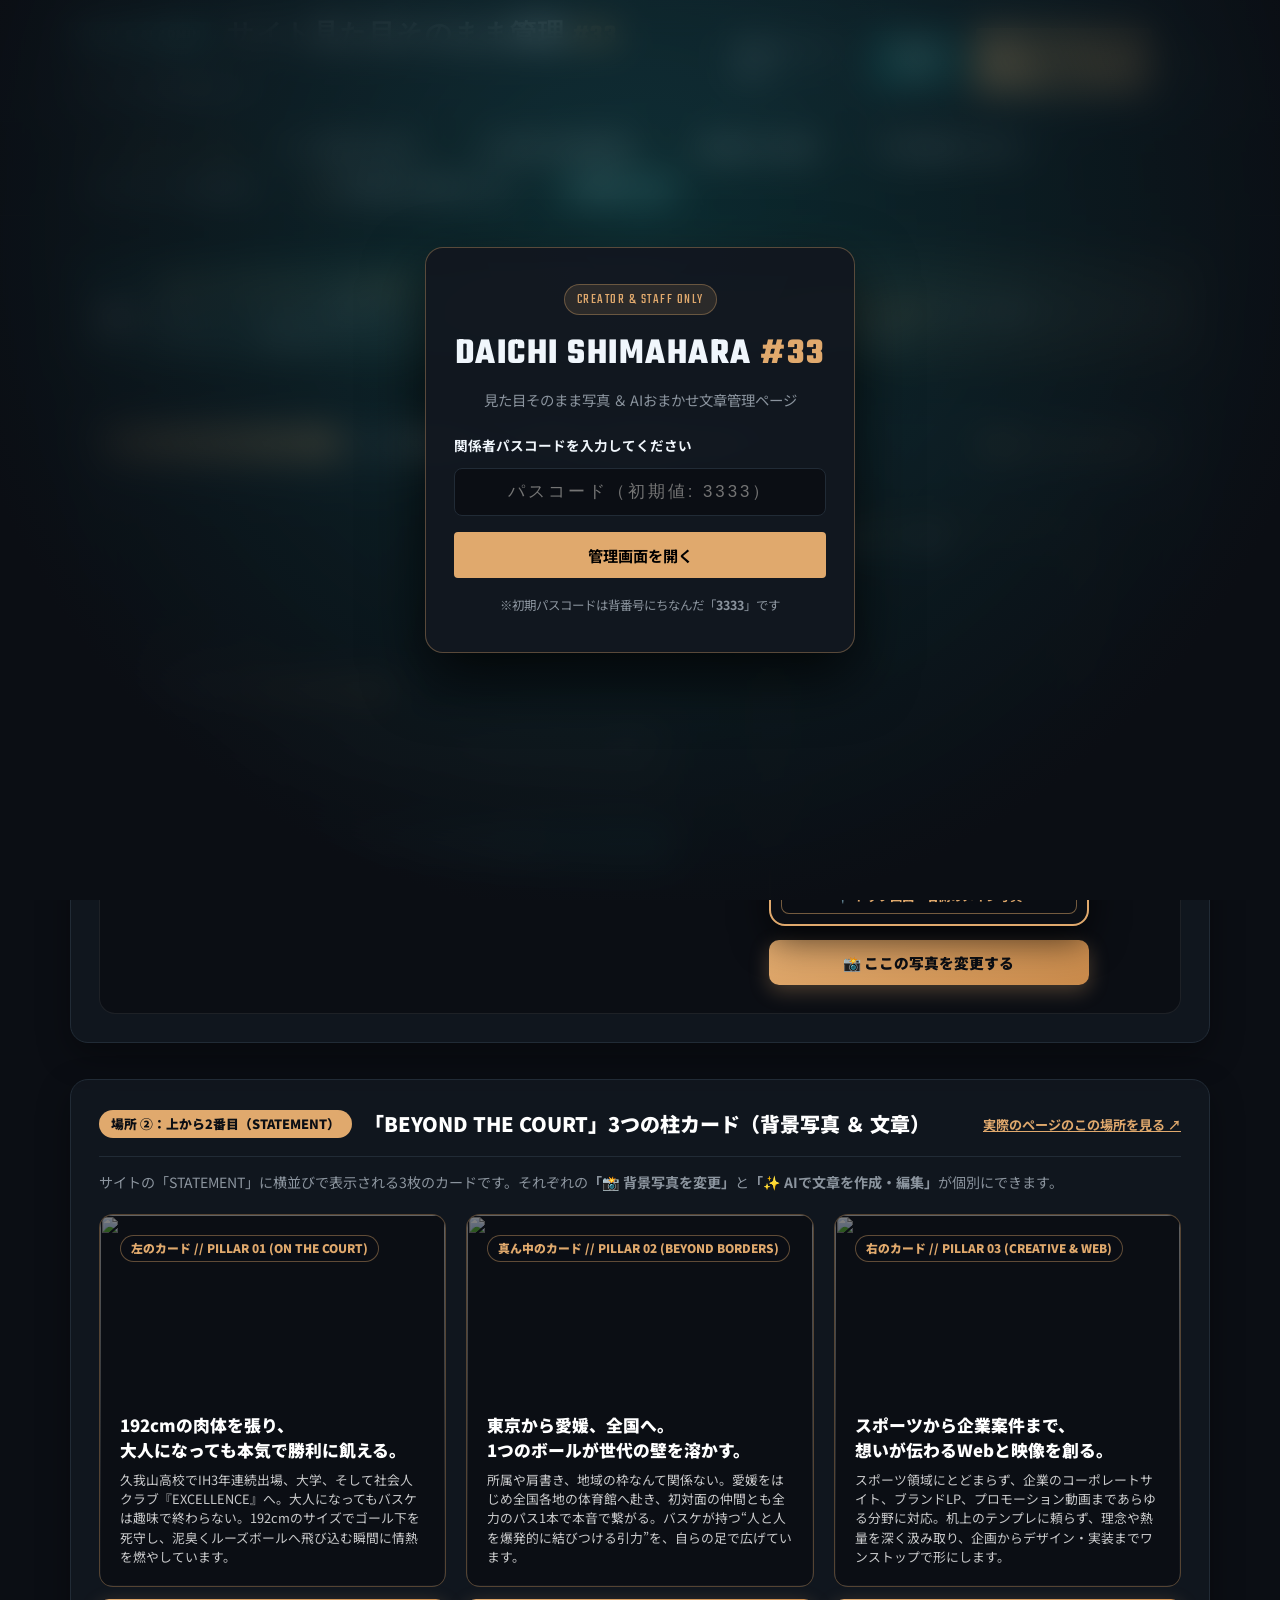
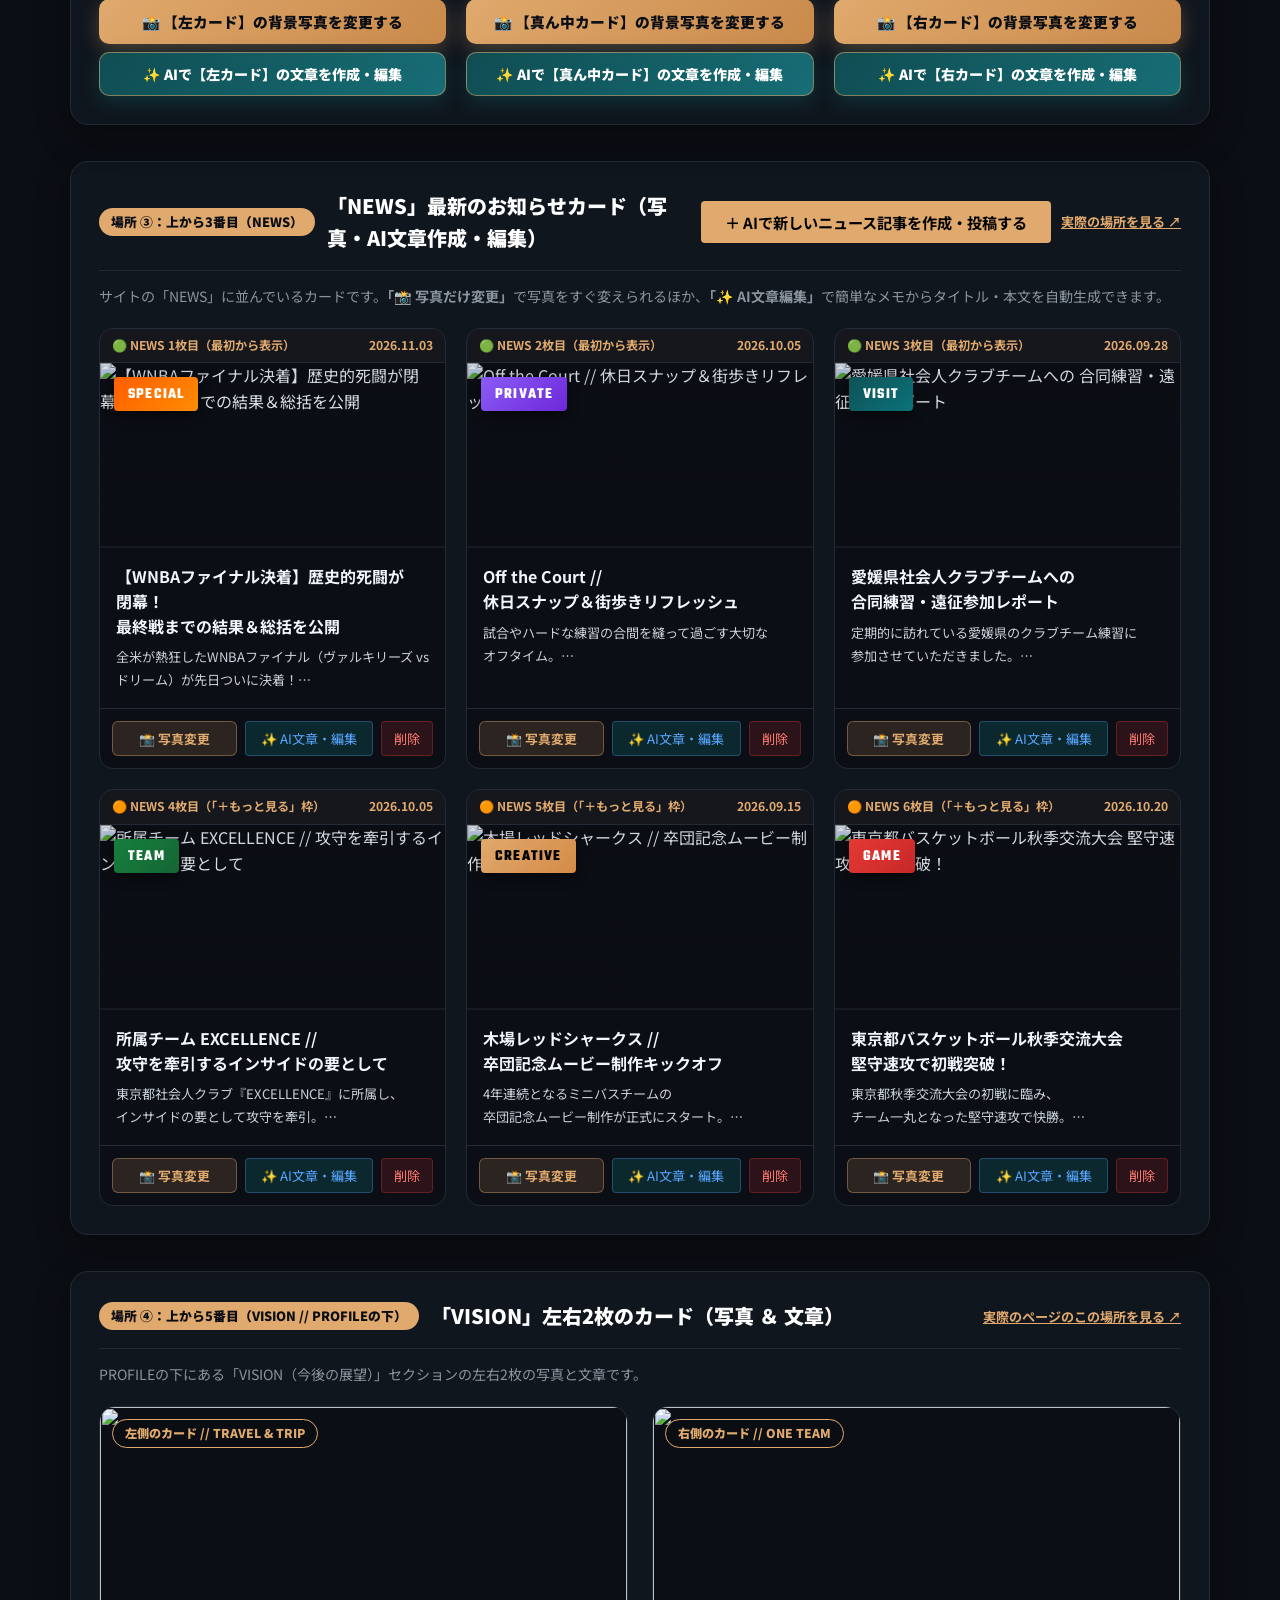
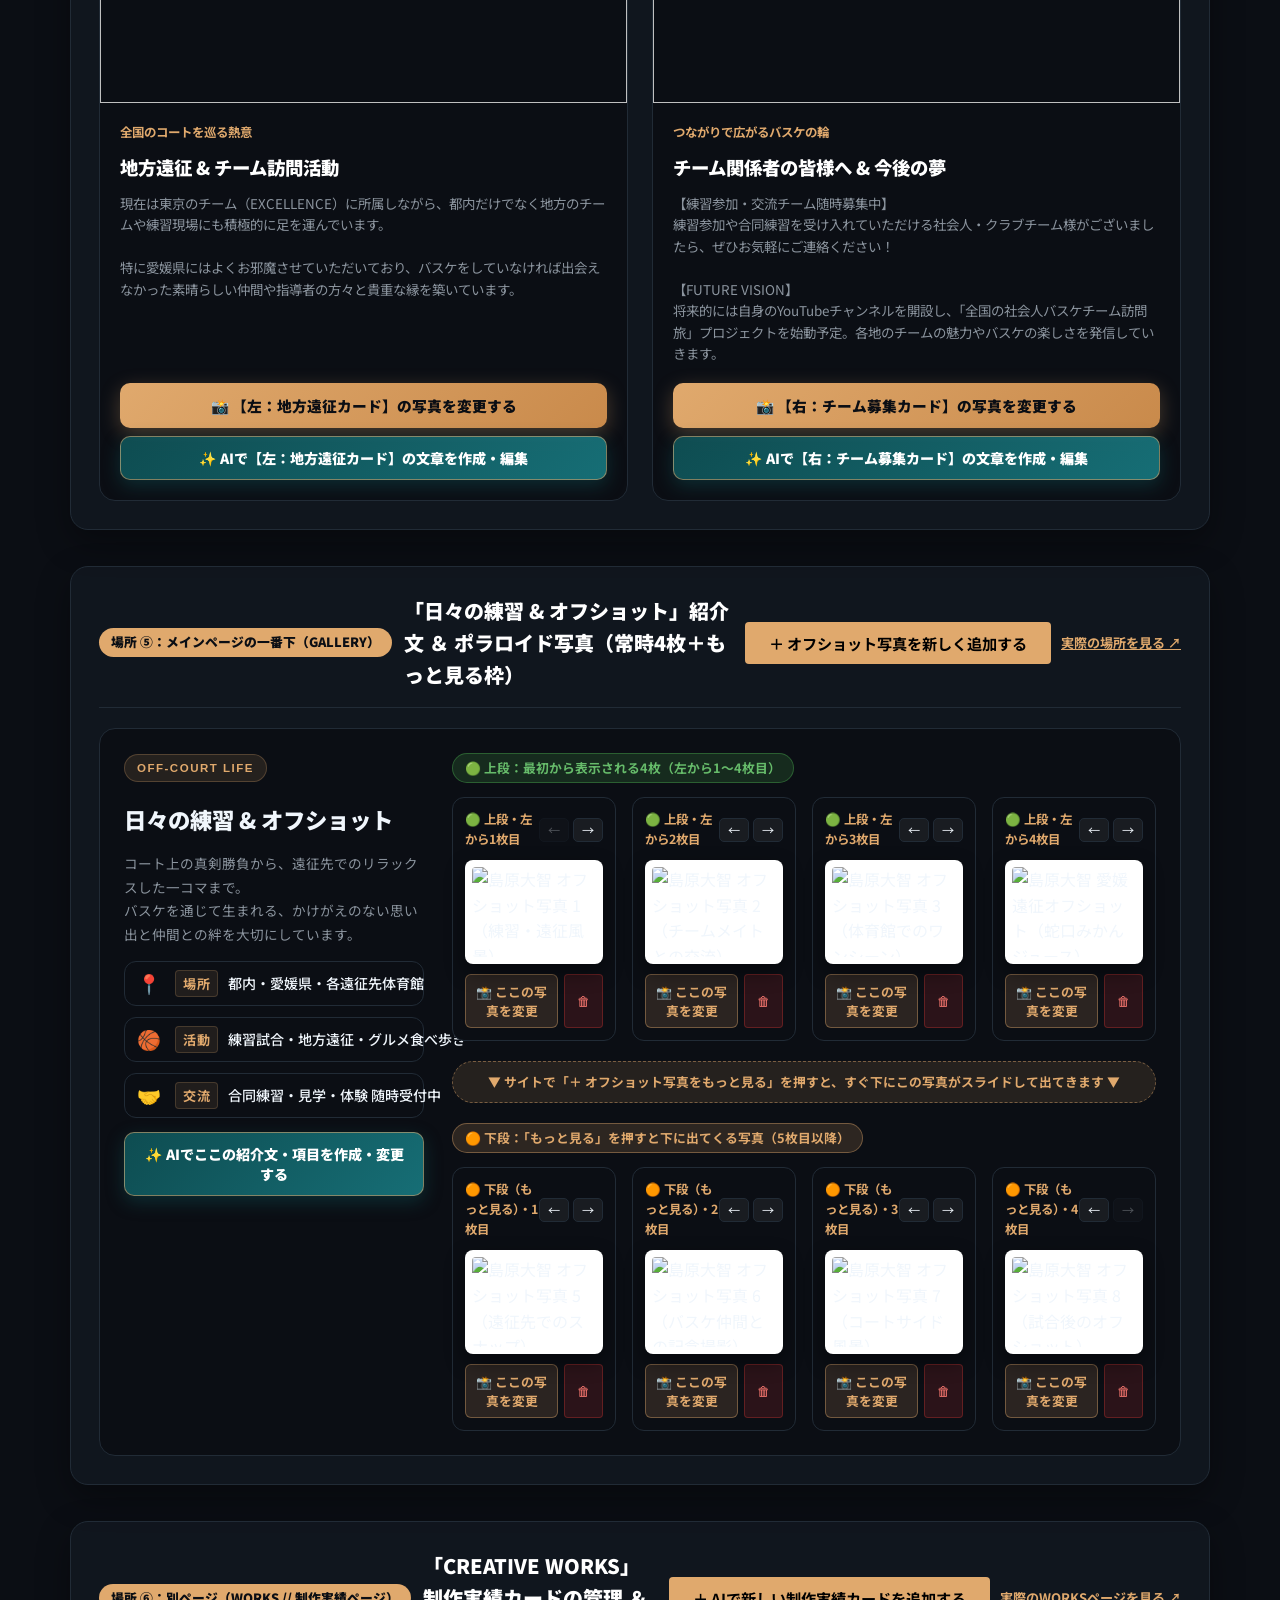
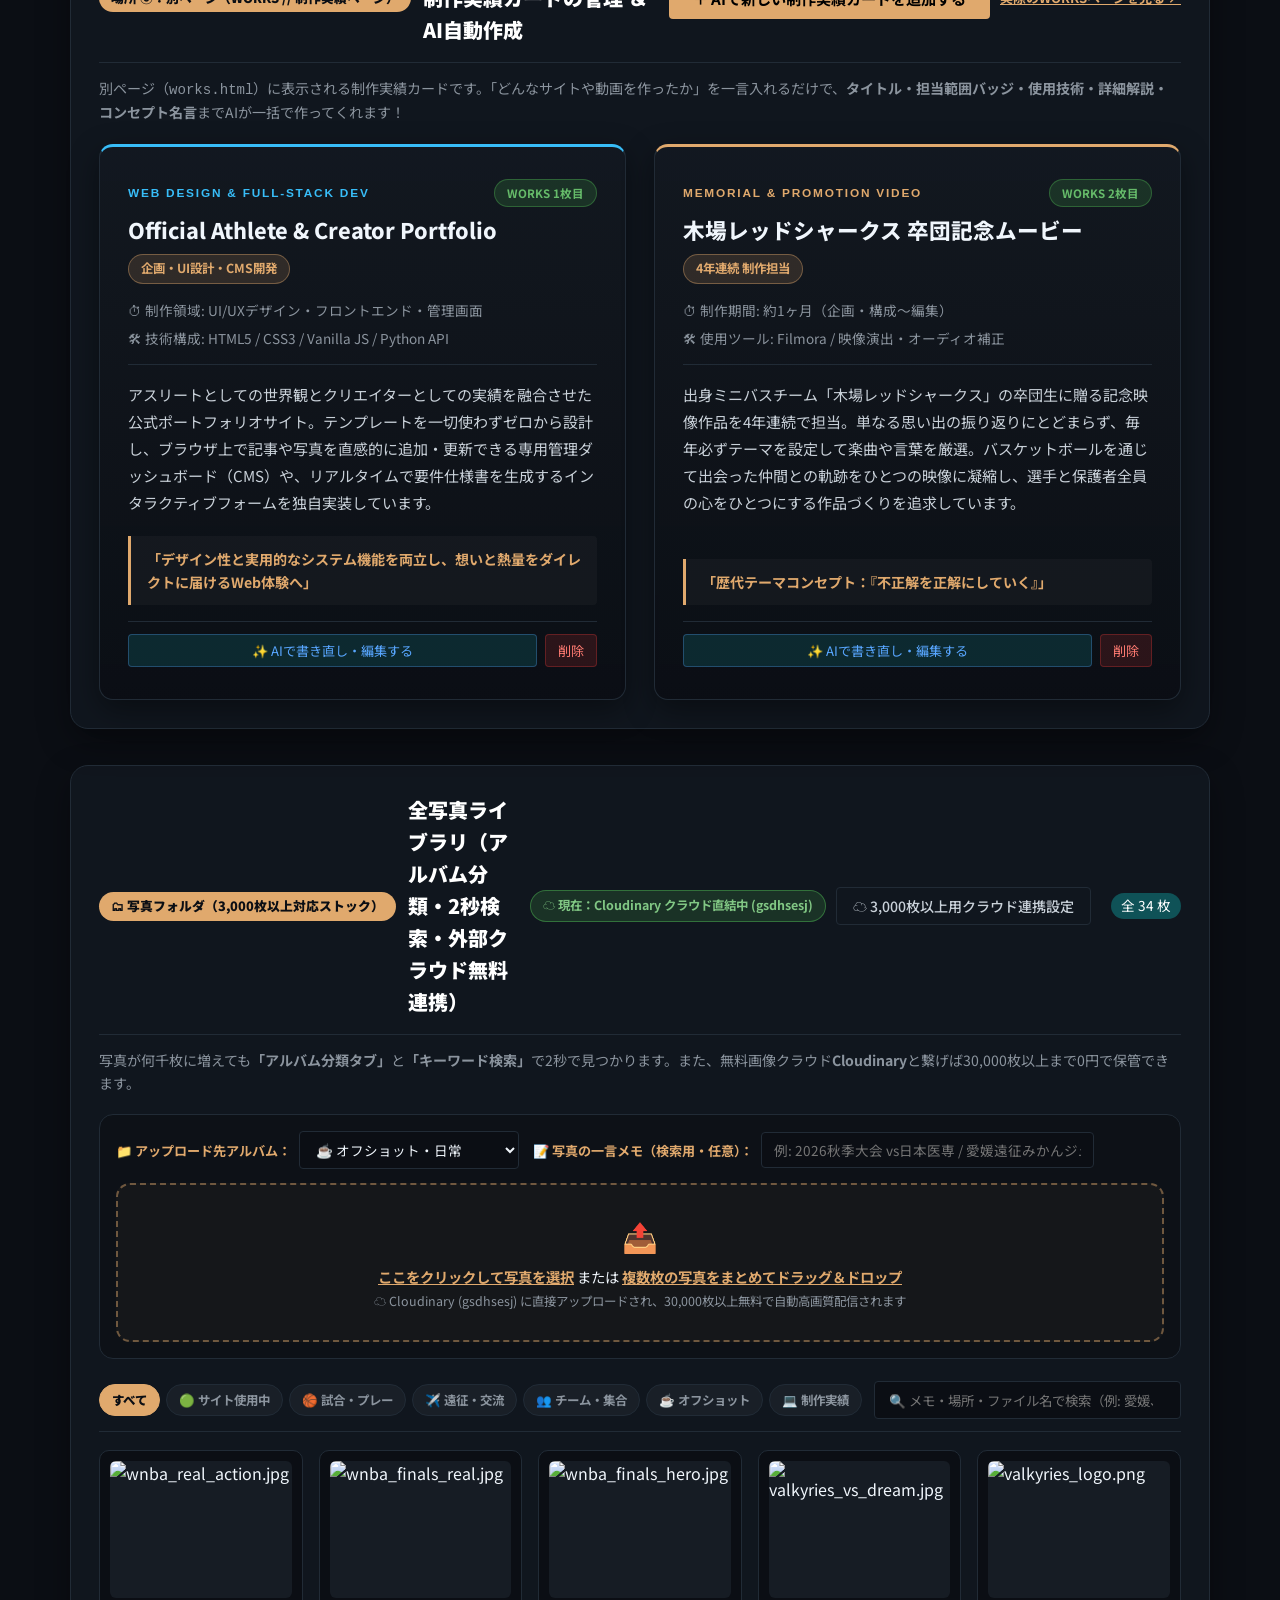
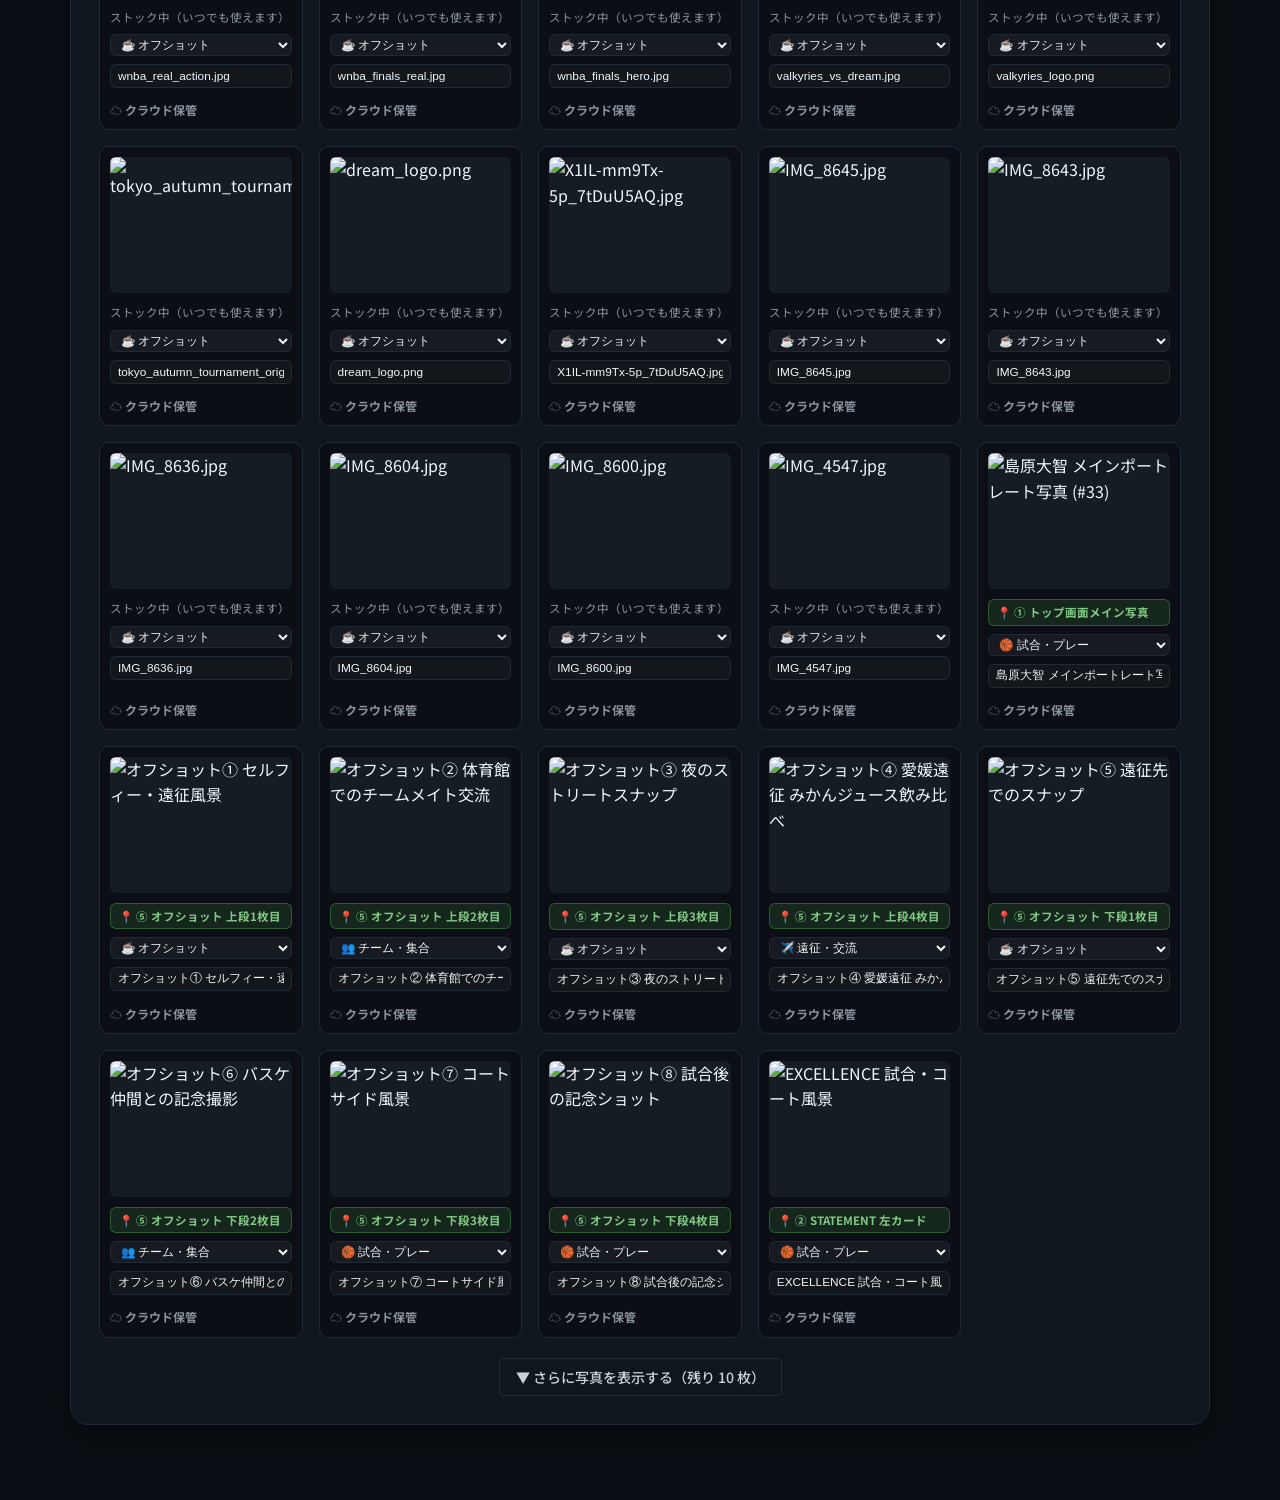
==== commit cba89b62: "Migrate all 34 images to Cloudinary (gsdhsesj / daichi_upload) and update all site references" ====
--- a/admin.html
+++ b/admin.html
@@ -129,7 +129,7 @@
                     </div>
                     <div class="vmap-hero-right">
                         <div class="vmap-photo-frame hero-frame-preview">
-                            <img src="images/IMG_8532.jpg" id="vmap-img-hero" alt="トップ画面メイン写真">
+                            <img src="https://res.cloudinary.com/gsdhsesj/image/upload/f_auto,q_auto,w_1280/v1795093955/avfuiwgqjdvtjwek0hhc.jpg" id="vmap-img-hero" alt="トップ画面メイン写真">
                             <div class="vmap-location-tag">📍 トップ画面・右側のメイン写真</div>
                         </div>
                         <button type="button" class="btn-change-here" data-slot-trigger="hero">
@@ -156,7 +156,7 @@
                     <!-- 左カード: PILLAR 01 -->
                     <div class="vmap-story-card">
                         <div class="vmap-story-preview">
-                            <img src="images/nCodfH6uTi-zfORtPWL2Kw.jpg" id="vmap-img-statement_1" alt="">
+                            <img src="https://res.cloudinary.com/gsdhsesj/image/upload/f_auto,q_auto,w_1280/v1795093990/ddfqw4qhrmtgrzg36zjv.jpg" id="vmap-img-statement_1" alt="">
                             <div class="vmap-story-overlay">
                                 <span class="vmap-story-num">左のカード // PILLAR 01 (ON THE COURT)</span>
                                 <h4 class="vmap-story-h" id="vmap-txt-statement_1_title">192cmの肉体を張り、<br>大人になっても本気で勝利に飢える。</h4>
@@ -176,7 +176,7 @@
                     <!-- 中央カード: PILLAR 02 -->
                     <div class="vmap-story-card">
                         <div class="vmap-story-preview">
-                            <img src="images/ehime_team_salute.jpg" id="vmap-img-statement_2" alt="">
+                            <img src="https://res.cloudinary.com/gsdhsesj/image/upload/f_auto,q_auto,w_1280/v1795093982/b35jw5dvrhhkbicshf6y.jpg" id="vmap-img-statement_2" alt="">
                             <div class="vmap-story-overlay">
                                 <span class="vmap-story-num">真ん中のカード // PILLAR 02 (BEYOND BORDERS)</span>
                                 <h4 class="vmap-story-h" id="vmap-txt-statement_2_title">東京から愛媛、全国へ。<br>1つのボールが世代の壁を溶かす。</h4>
@@ -196,7 +196,7 @@
                     <!-- 右カード: PILLAR 03 -->
                     <div class="vmap-story-card">
                         <div class="vmap-story-preview">
-                            <img src="images/IwPsWPFURlSngd9m60T98w.jpg" id="vmap-img-statement_3" alt="">
+                            <img src="https://res.cloudinary.com/gsdhsesj/image/upload/f_auto,q_auto,w_1280/v1795093970/f9mdcjgxjvj8wmbufqqb.jpg" id="vmap-img-statement_3" alt="">
                             <div class="vmap-story-overlay">
                                 <span class="vmap-story-num">右のカード // PILLAR 03 (CREATIVE &amp; WEB)</span>
                                 <h4 class="vmap-story-h" id="vmap-txt-statement_3_title">スポーツから企業案件まで、<br>想いが伝わるWebと映像を創る。</h4>
@@ -324,7 +324,7 @@
                             <div class="preview-container">
                                 <article class="news-card" id="live-preview-card">
                                     <div class="news-card-img-wrap">
-                                        <img src="images/SuUS89tdQ3m_J9UOu82GOg.jpg" id="prev-img" alt="プレビュー画像">
+                                        <img src="https://res.cloudinary.com/gsdhsesj/image/upload/f_auto,q_auto,w_1280/v1795093972/v8rzrdl7k6ycrten7nsx.jpg" id="prev-img" alt="プレビュー画像">
                                         <span class="news-badge badge-game" id="prev-badge">GAME</span>
                                     </div>
                                     <div class="news-card-body">
@@ -361,7 +361,7 @@
                     <!-- 左カード: 地方遠征 & チーム訪問活動 -->
                     <div class="vmap-vision-card">
                         <div class="vmap-vision-img-wrap">
-                            <img src="images/5wmlkUItSNWx0Gh7hiKayw.jpg" id="vmap-img-vision_1" alt="">
+                            <img src="https://res.cloudinary.com/gsdhsesj/image/upload/f_auto,q_auto,w_1280/v1795093950/hictt18ticspdyty6nlb.jpg" id="vmap-img-vision_1" alt="">
                             <span class="vmap-vision-badge">左側のカード // TRAVEL &amp; TRIP</span>
                         </div>
                         <div class="vmap-vision-body">
@@ -382,7 +382,7 @@
                     <!-- 右カード: チーム関係者の皆様へ & 今後の夢 -->
                     <div class="vmap-vision-card">
                         <div class="vmap-vision-img-wrap">
-                            <img src="images/mRke21uCSjeQj7z8Q57I-Q.jpg" id="vmap-img-vision_2" alt="">
+                            <img src="https://res.cloudinary.com/gsdhsesj/image/upload/f_auto,q_auto,w_1280/v1795093987/wfkeoywnaxmdi9fmw2bu.jpg" id="vmap-img-vision_2" alt="">
                             <span class="vmap-vision-badge">右側のカード // ONE TEAM</span>
                         </div>
                         <div class="vmap-vision-body">
@@ -603,7 +603,7 @@
                     <span class="vmap-step-badge">🗂 写真フォルダ（3,000枚以上対応ストック）</span>
                     <h2 class="vmap-section-title">全写真ライブラリ（アルバム分類・2秒検索・外部クラウド無料連携）</h2>
                     <div style="display: flex; gap: 10px; align-items: center;">
-                        <span class="cloud-mode-badge" id="cloud-mode-badge">💻 現在：ローカル＆GitHub保管</span>
+                        <span class="cloud-mode-badge is-cloud-active" id="cloud-mode-badge">☁️ 現在：Cloudinary クラウド直結中 (gsdhsesj)</span>
                         <button type="button" class="admin-btn-outline" id="btn-toggle-cloud-settings">
                             ☁️ 3,000枚以上用クラウド連携設定
                         </button>
@@ -628,16 +628,35 @@
                     </div>
                     <div class="form-row-3" style="margin-top: 14px; align-items: end;">
                         <div class="form-group">
-                            <label for="cloudinary-cloud-name">Cloudinary Cloud Name</label>
-                            <input type="text" id="cloudinary-cloud-name" class="form-input" placeholder="例: daichi-portfolio-33">
+                            <label for="cloudinary-cloud-name">① Cloudinary Cloud Name</label>
+                            <input type="text" id="cloudinary-cloud-name" class="form-input" value="gsdhsesj" placeholder="例: gsdhsesj">
                         </div>
                         <div class="form-group">
-                            <label for="cloudinary-upload-preset">Upload Preset Name（Unsigned）</label>
-                            <input type="text" id="cloudinary-upload-preset" class="form-input" placeholder="例: portfolio_unsigned">
+                            <label for="cloudinary-upload-preset">② Upload Preset Name（Unsigned）</label>
+                            <input type="text" id="cloudinary-upload-preset" class="form-input" value="daichi_upload" placeholder="例: daichi_upload">
                         </div>
                         <div class="form-actions" style="margin-top: 0;">
-                            <button type="button" class="admin-btn-primary" id="btn-save-cloudinary">💾 クラウド連携を有効化</button>
+                            <button type="button" class="admin-btn-secondary" id="btn-save-cloudinary">💾 設定を保存</button>
                             <button type="button" class="admin-btn-outline" id="btn-clear-cloudinary">解除</button>
+                        </div>
+                    </div>
+
+                    <!-- ★ ワンクリック全画像一括移行パネル ★ -->
+                    <div style="margin-top: 18px; padding-top: 16px; border-top: 1px dashed rgba(224, 169, 109, 0.35); display: flex; align-items: center; justify-content: space-between; flex-wrap: wrap; gap: 12px;">
+                        <div>
+                            <strong style="color: var(--color-accent); font-size: 0.92rem;">📦 既存画像のクラウド一括移行ツール</strong>
+                            <p style="margin: 4px 0 0; font-size: 0.8rem; color: var(--color-text-muted);">
+                                上の①と②を入力してこのボタンを押すと、現在 <code>images/</code> フォルダに入っている全写真を自動でCloudinaryへアップロードし、サイト内の全写真をクラウドURLに一括切り替えします！
+                            </p>
+                        </div>
+                        <button type="button" class="admin-btn-primary" id="btn-migrate-all-to-cloud">
+                            <span>🚀 images/ 内の全写真をCloudinaryへ一括移行する</span>
+                        </button>
+                    </div>
+                    <div id="cloud-migrate-progress-box" style="display: none; margin-top: 12px; padding: 12px 16px; background: rgba(11, 14, 20, 0.85); border: 1px solid var(--color-accent); border-radius: 10px;">
+                        <div style="display: flex; align-items: center; gap: 10px; font-weight: 700; color: var(--color-accent); font-size: 0.9rem;">
+                            <span class="spinner" id="cloud-migrate-spinner"></span>
+                            <span id="cloud-migrate-status-text">準備中...</span>
                         </div>
                     </div>
                 </div>
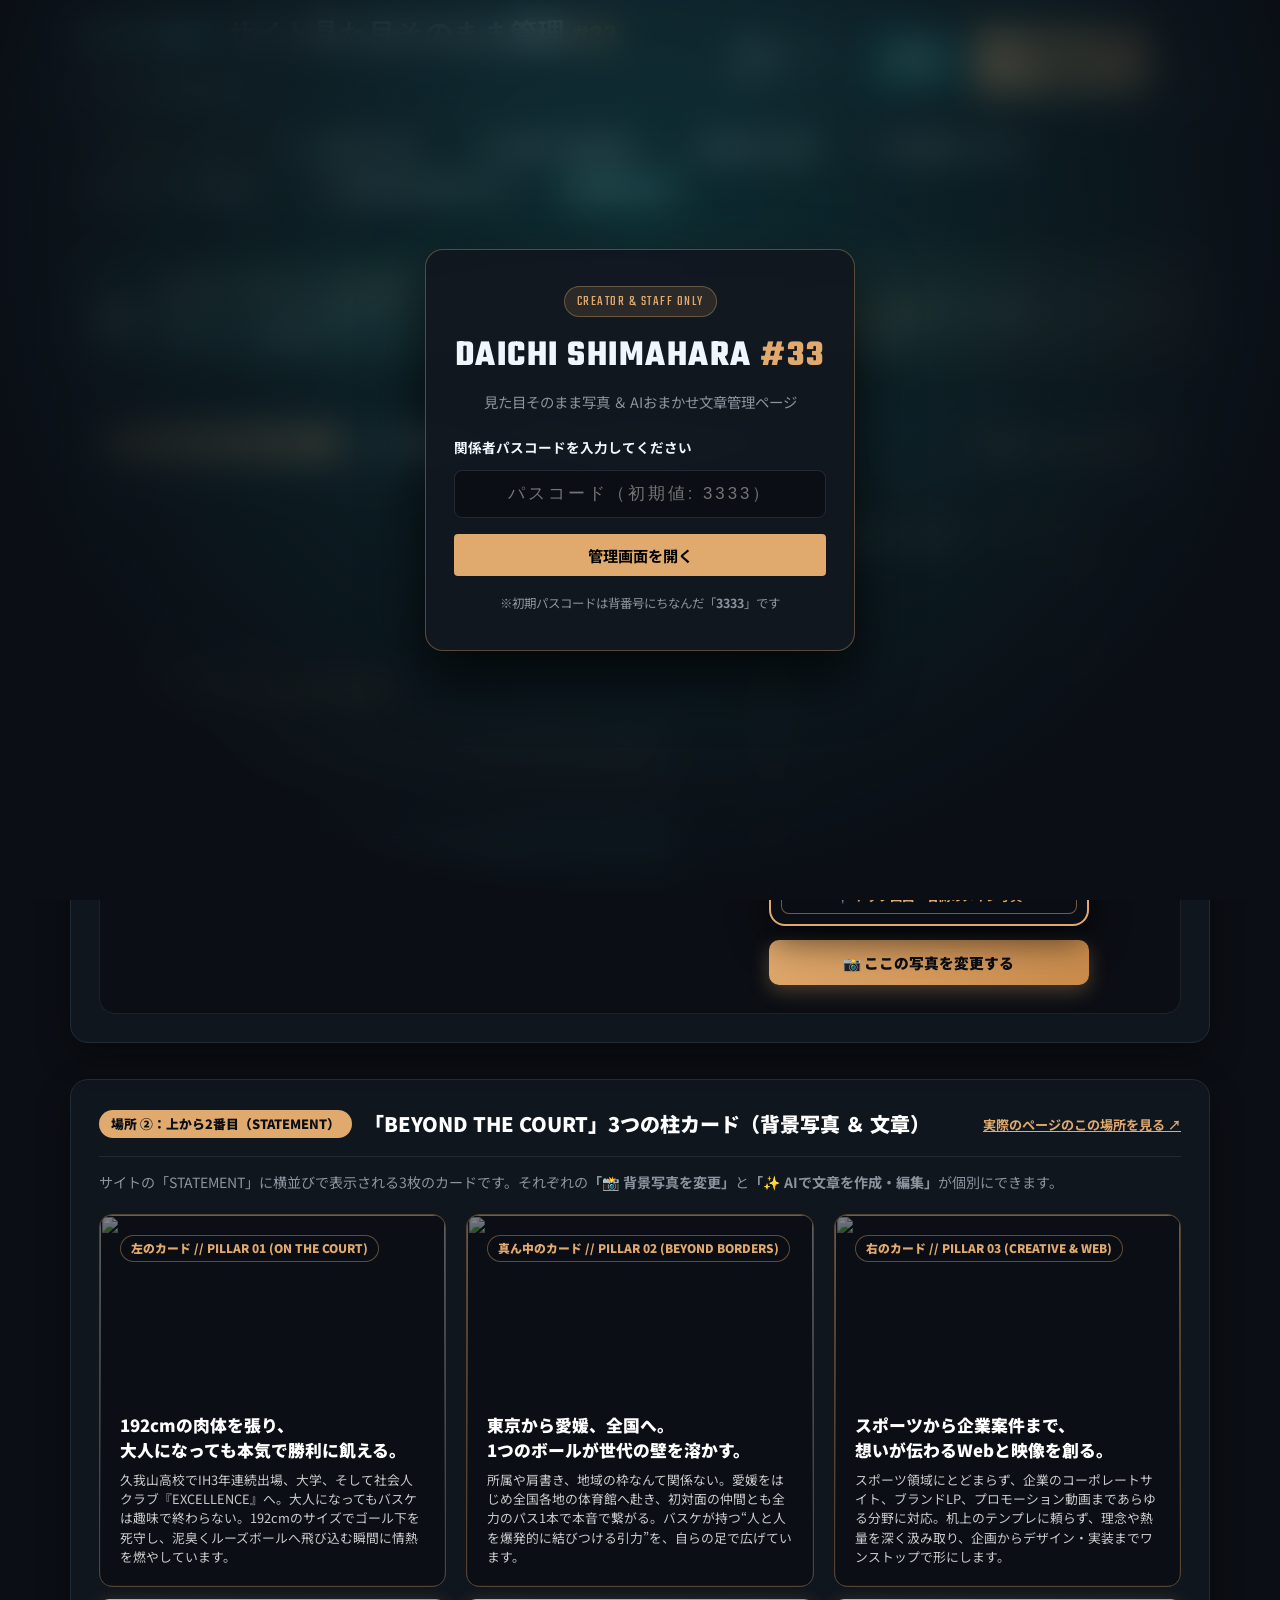
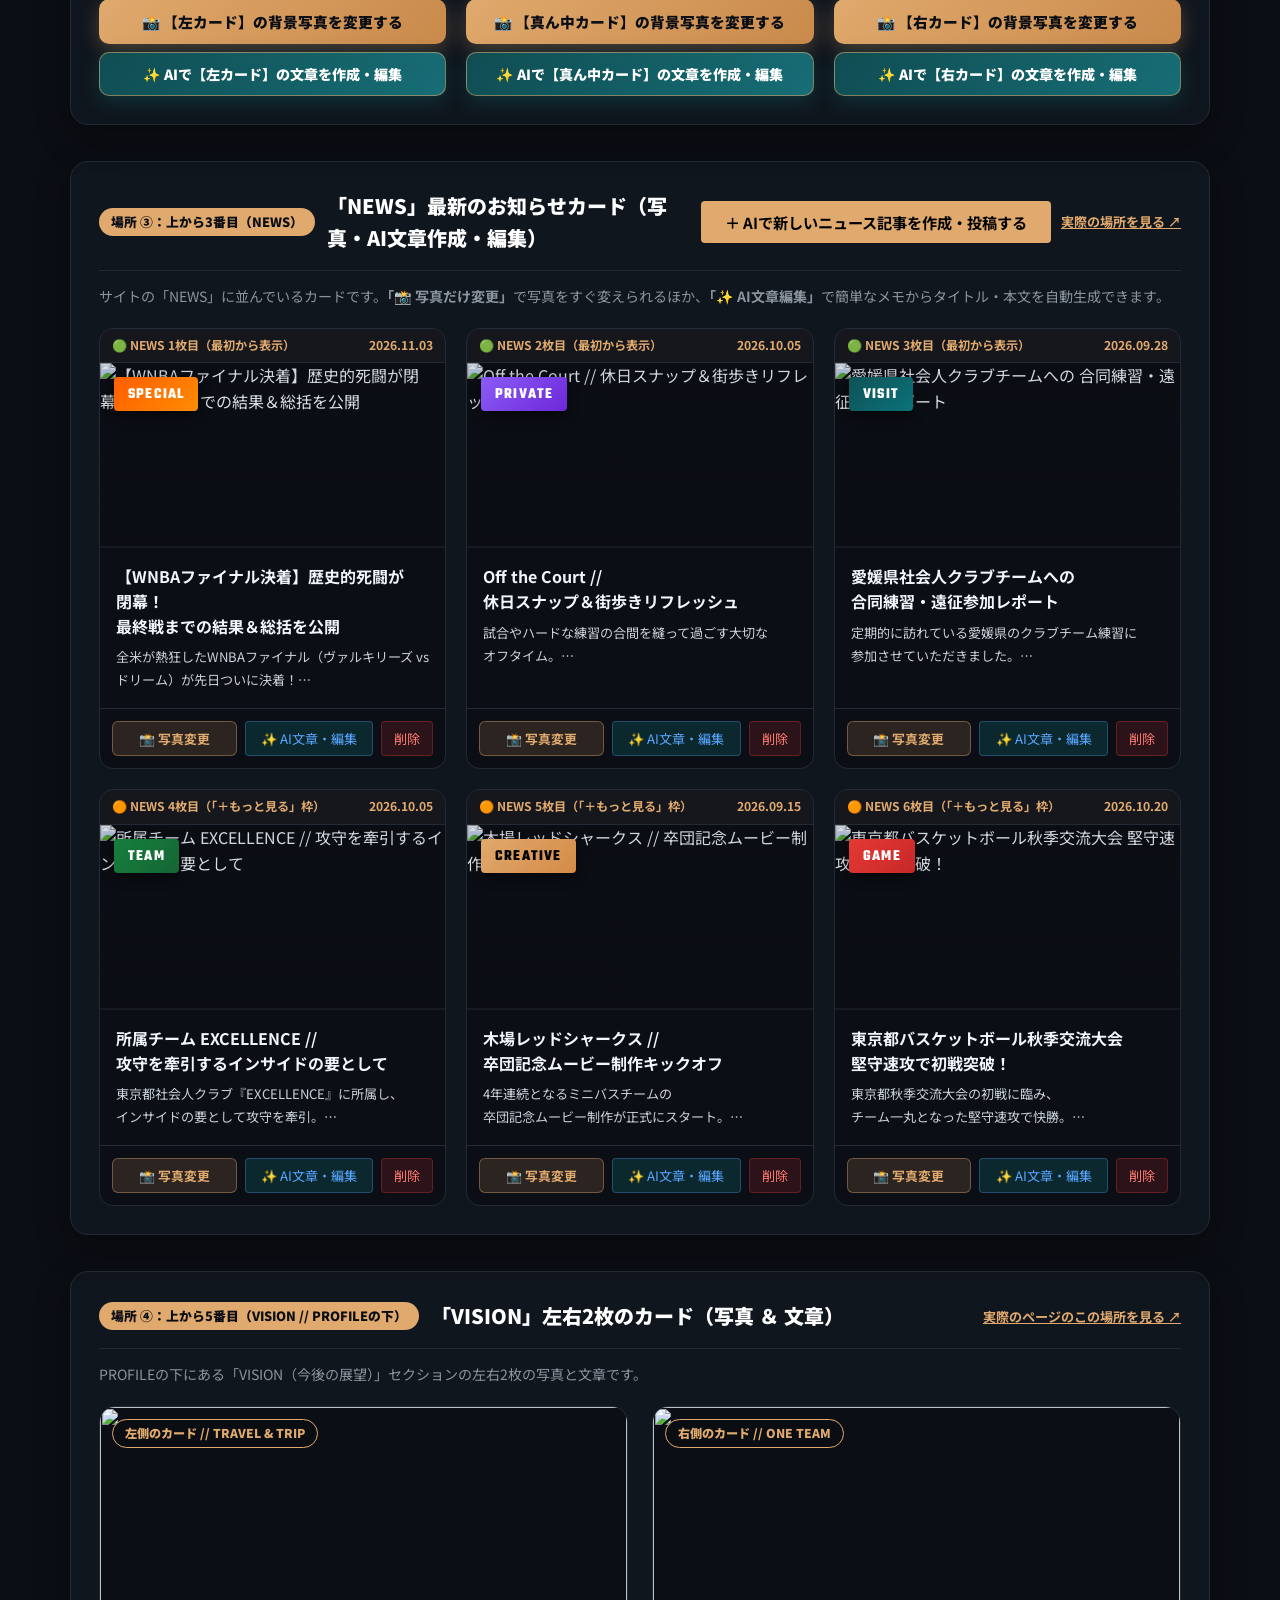
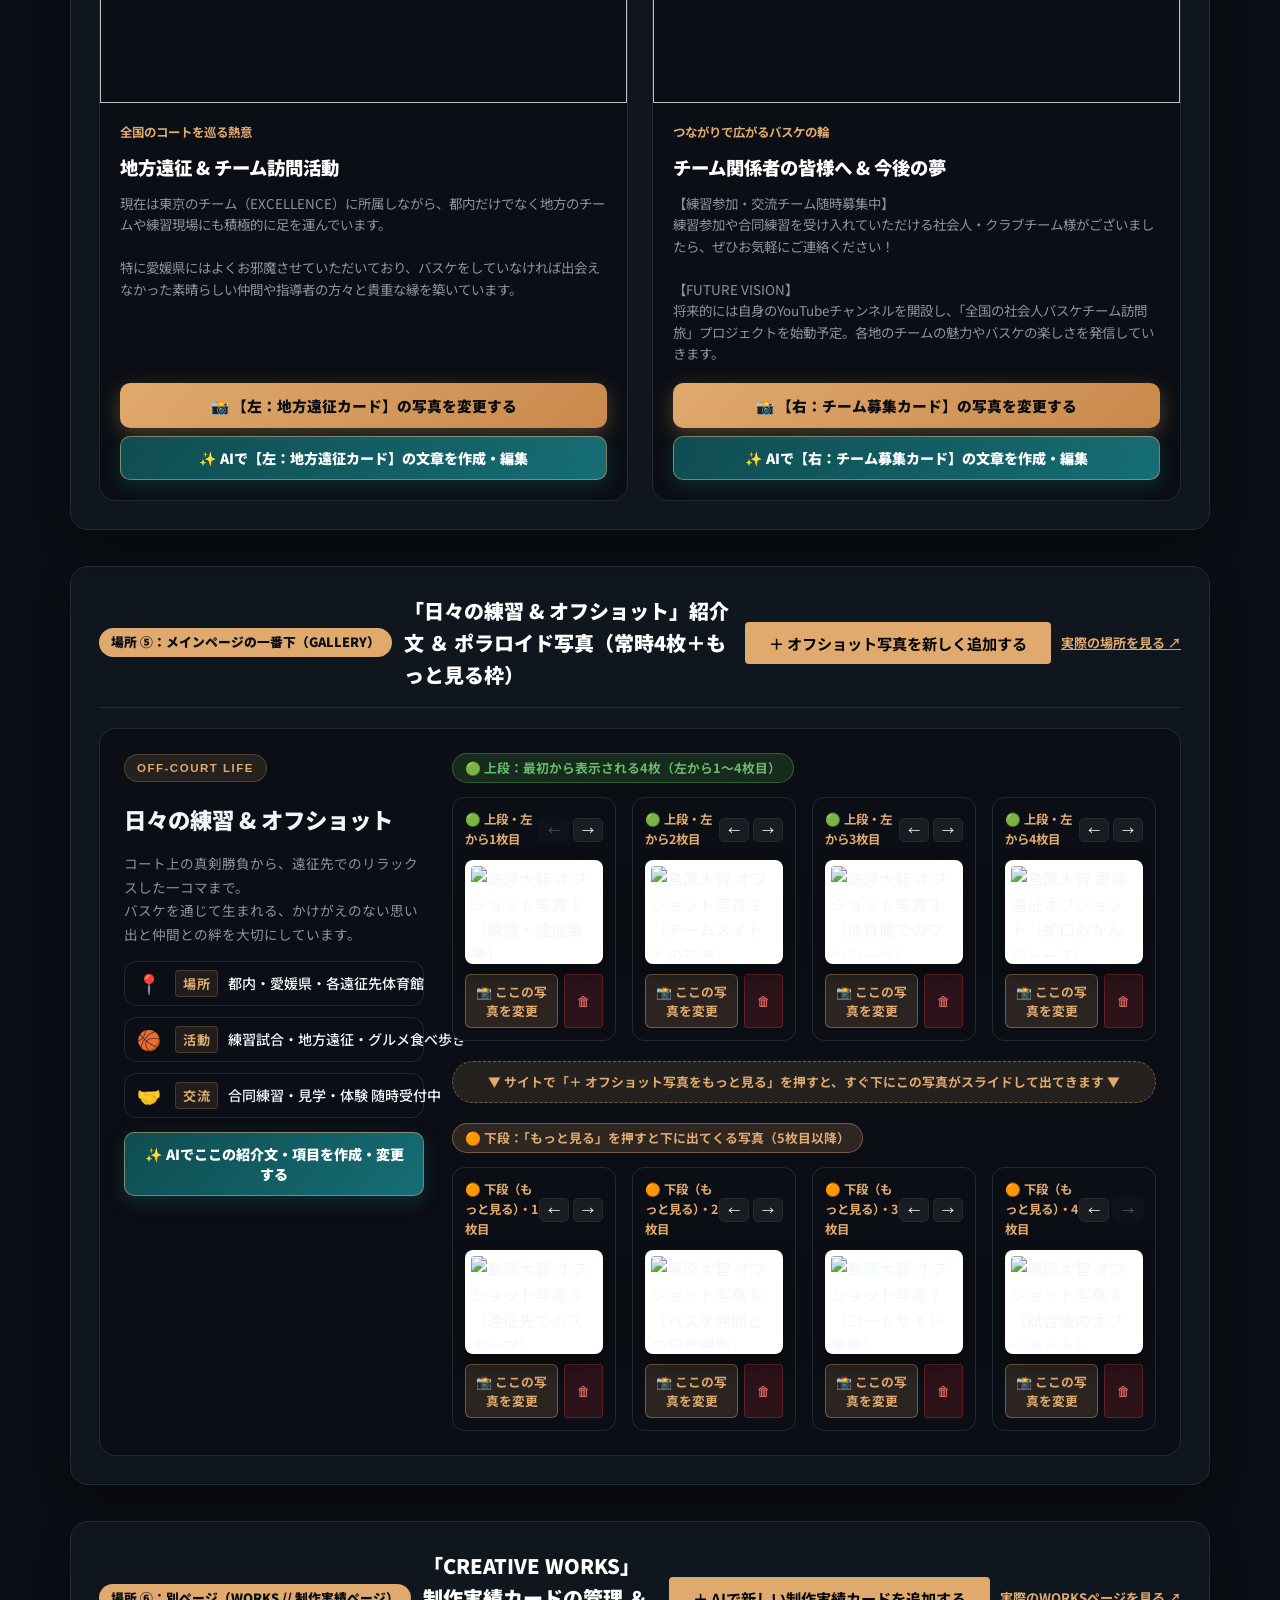
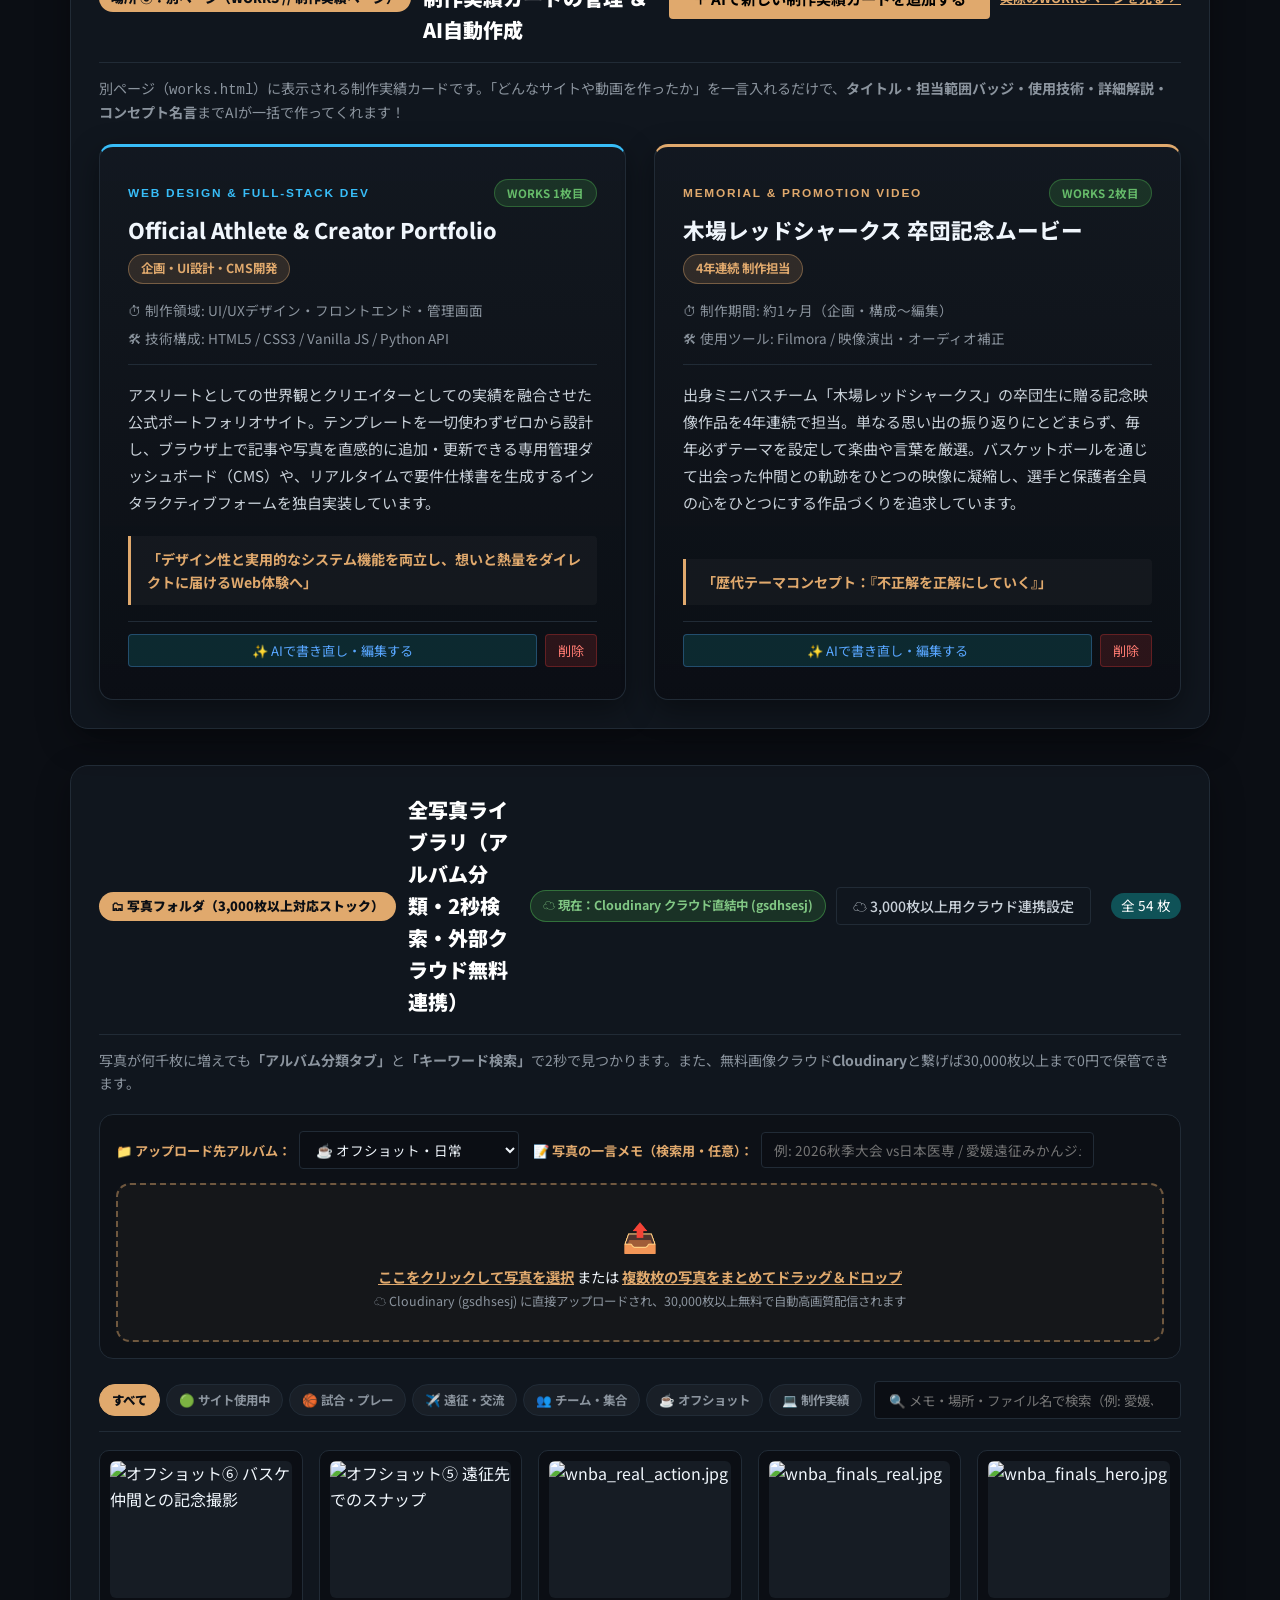
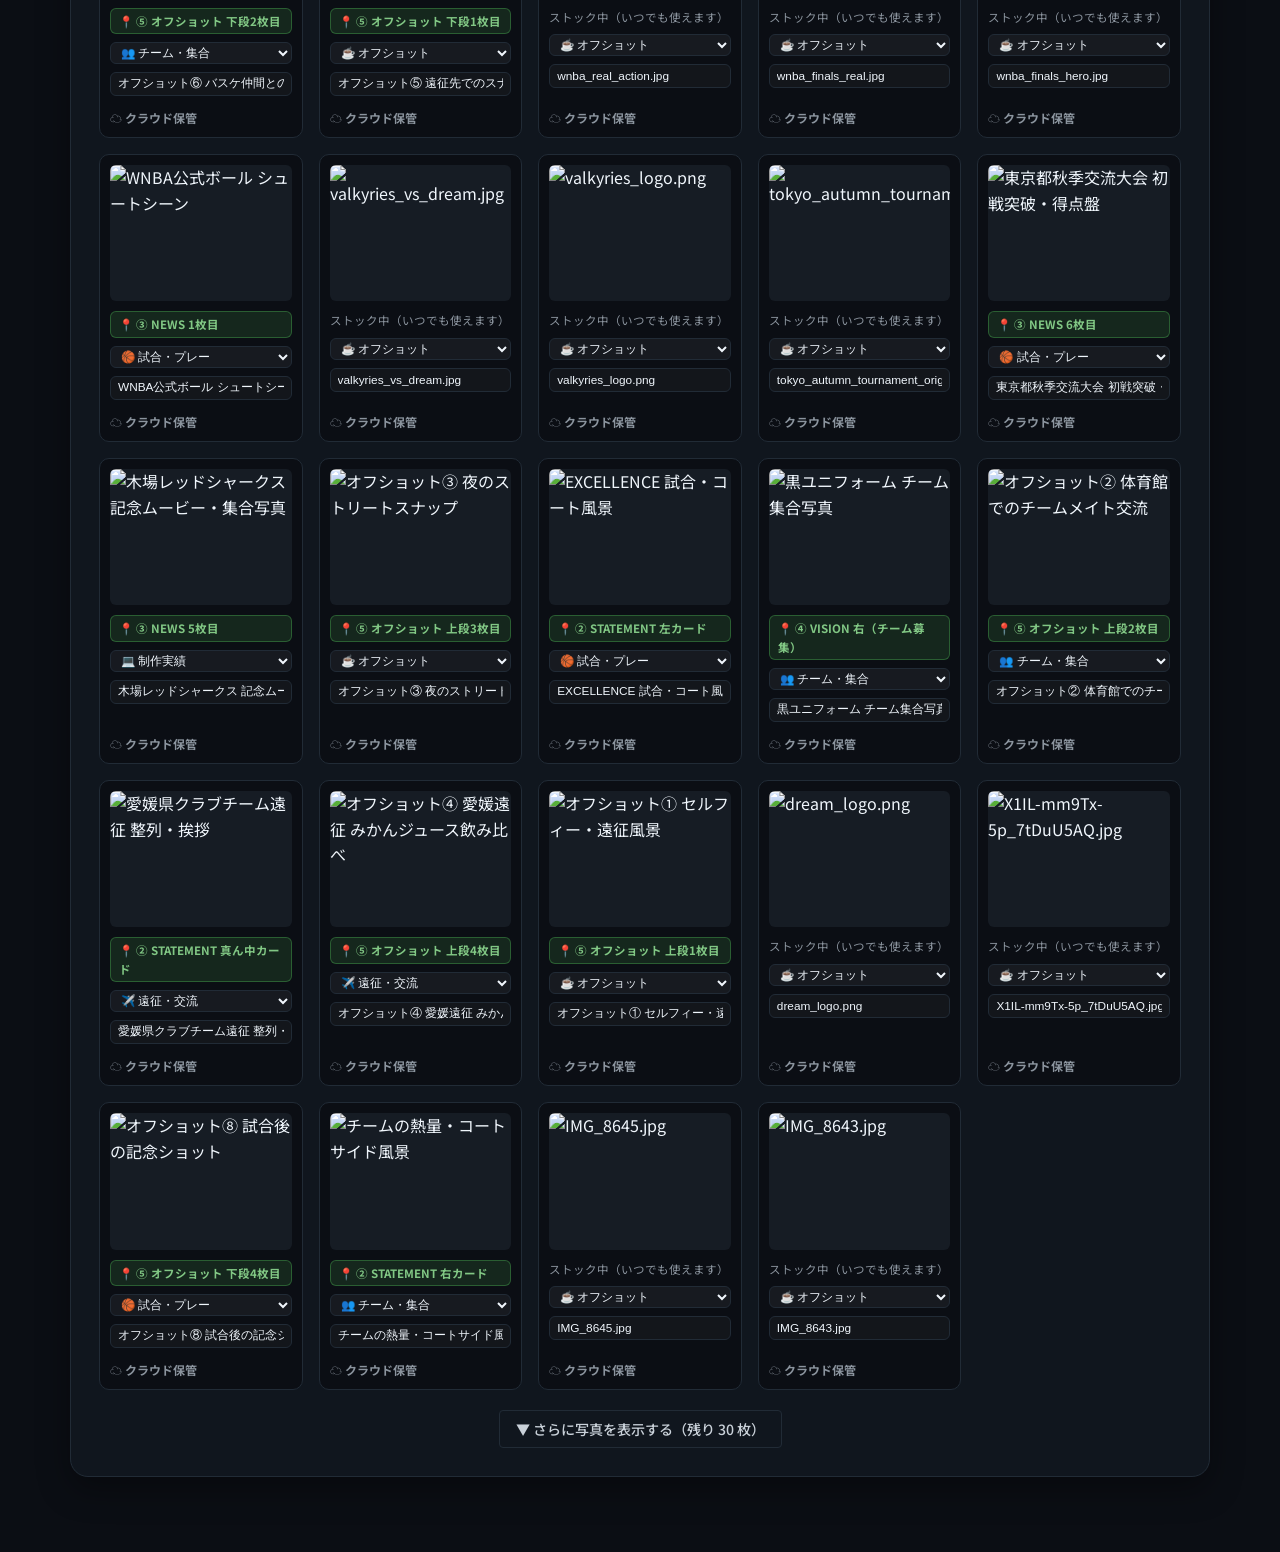
==== commit 4e4209e3: "Fix duplicate style attribute in admin.html and add standard background-clip in style.css" ====
--- a/admin.html
+++ b/admin.html
@@ -1,5 +1,6 @@
 <!DOCTYPE html>
 <html lang="ja">
+
 <head>
     <meta charset="UTF-8">
     <meta name="viewport" content="width=device-width, initial-scale=1.0">
@@ -9,12 +10,15 @@
     <!-- Google Fonts -->
     <link rel="preconnect" href="https://fonts.googleapis.com">
     <link rel="preconnect" href="https://fonts.gstatic.com" crossorigin>
-    <link href="https://fonts.googleapis.com/css2?family=Teko:wght@600;700&family=Noto+Sans+JP:wght@400;500;700;900&display=swap" rel="stylesheet">
+    <link
+        href="https://fonts.googleapis.com/css2?family=Teko:wght@600;700&family=Noto+Sans+JP:wght@400;500;700;900&display=swap"
+        rel="stylesheet">
 
     <!-- サイト共通スタイル & 管理画面専用スタイル -->
     <link rel="stylesheet" href="css/style.css">
     <link rel="stylesheet" href="css/admin.css">
 </head>
+
 <body class="admin-body">
 
     <!-- =================================================================
@@ -27,7 +31,8 @@
             <p class="auth-subtitle">見た目そのまま写真 ＆ AIおまかせ文章管理ページ</p>
             <form id="auth-gate-form" class="auth-form">
                 <label for="auth-passcode" class="auth-label">関係者パスコードを入力してください</label>
-                <input type="password" id="auth-passcode" class="auth-input" placeholder="パスコード（初期値: 3333）" autocomplete="current-password" required>
+                <input type="password" id="auth-passcode" class="auth-input" placeholder="パスコード（初期値: 3333）"
+                    autocomplete="current-password" required>
                 <p class="auth-error" id="auth-error" style="display: none;">パスコードが正しくありません</p>
                 <button type="submit" class="admin-btn-primary auth-submit-btn">管理画面を開く</button>
             </form>
@@ -99,7 +104,8 @@
                 <div class="guide-banner-icon">🤖</div>
                 <div class="guide-banner-text">
                     <strong>【進化版】見た目そのまま「📸 写真変更」＋「✨ AIおまかせ文章作成」に対応！</strong><br>
-                    実際のホームページの上から順番に並んでいます。写真は<strong>「📸 ここの写真を変更する」</strong>、文章は<strong>「✨ AIで文章を作成・編集」</strong>を押して簡単なニュアンス（例：「昨日試合で勝った」「愛媛遠征楽しかった」など）を入れるだけで、AIが自動でカッコいい文章を3パターン提案してくれます！
+                    実際のホームページの上から順番に並んでいます。写真は<strong>「📸 ここの写真を変更する」</strong>、文章は<strong>「✨
+                        AIで文章を作成・編集」</strong>を押して簡単なニュアンス（例：「昨日試合で勝った」「愛媛遠征楽しかった」など）を入れるだけで、AIが自動でカッコいい文章を3パターン提案してくれます！
                 </div>
             </div>
 
@@ -129,7 +135,7 @@
                     </div>
                     <div class="vmap-hero-right">
                         <div class="vmap-photo-frame hero-frame-preview">
-                            <img src="https://res.cloudinary.com/gsdhsesj/image/upload/f_auto,q_auto,w_1280/v1795093955/avfuiwgqjdvtjwek0hhc.jpg" id="vmap-img-hero" alt="トップ画面メイン写真">
+                            <img src="images/IMG_8532.jpg" id="vmap-img-hero" alt="トップ画面メイン写真">
                             <div class="vmap-location-tag">📍 トップ画面・右側のメイン写真</div>
                         </div>
                         <button type="button" class="btn-change-here" data-slot-trigger="hero">
@@ -149,18 +155,22 @@
                     <a href="index.html#statement" target="_blank" class="vmap-real-link">実際のページのこの場所を見る ↗</a>
                 </div>
                 <p class="vmap-section-sub">
-                    サイトの「STATEMENT」に横並びで表示される3枚のカードです。それぞれの<strong>「📸 背景写真を変更」</strong>と<strong>「✨ AIで文章を作成・編集」</strong>が個別にできます。
+                    サイトの「STATEMENT」に横並びで表示される3枚のカードです。それぞれの<strong>「📸 背景写真を変更」</strong>と<strong>「✨
+                        AIで文章を作成・編集」</strong>が個別にできます。
                 </p>
 
                 <div class="vmap-statement-grid">
                     <!-- 左カード: PILLAR 01 -->
                     <div class="vmap-story-card">
                         <div class="vmap-story-preview">
-                            <img src="https://res.cloudinary.com/gsdhsesj/image/upload/f_auto,q_auto,w_1280/v1795093990/ddfqw4qhrmtgrzg36zjv.jpg" id="vmap-img-statement_1" alt="">
+                            <img src="images/nCodfH6uTi-zfORtPWL2Kw.jpg" id="vmap-img-statement_1" alt="">
                             <div class="vmap-story-overlay">
                                 <span class="vmap-story-num">左のカード // PILLAR 01 (ON THE COURT)</span>
-                                <h4 class="vmap-story-h" id="vmap-txt-statement_1_title">192cmの肉体を張り、<br>大人になっても本気で勝利に飢える。</h4>
-                                <p class="vmap-story-p" id="vmap-txt-statement_1_text">久我山高校でIH3年連続出場、大学、そして社会人クラブ『EXCELLENCE』へ。大人になってもバスケは趣味で終わらない。192cmのサイズでゴール下を死守し、泥臭くルーズボールへ飛び込む瞬間に情熱を燃やしています。</p>
+                                <h4 class="vmap-story-h" id="vmap-txt-statement_1_title">
+                                    192cmの肉体を張り、<br>大人になっても本気で勝利に飢える。</h4>
+                                <p class="vmap-story-p" id="vmap-txt-statement_1_text">
+                                    久我山高校でIH3年連続出場、大学、そして社会人クラブ『EXCELLENCE』へ。大人になってもバスケは趣味で終わらない。192cmのサイズでゴール下を死守し、泥臭くルーズボールへ飛び込む瞬間に情熱を燃やしています。
+                                </p>
                             </div>
                         </div>
                         <div class="vmap-dual-btn-stack">
@@ -176,11 +186,14 @@
                     <!-- 中央カード: PILLAR 02 -->
                     <div class="vmap-story-card">
                         <div class="vmap-story-preview">
-                            <img src="https://res.cloudinary.com/gsdhsesj/image/upload/f_auto,q_auto,w_1280/v1795093982/b35jw5dvrhhkbicshf6y.jpg" id="vmap-img-statement_2" alt="">
+                            <img src="images/ehime_team_salute.jpg" id="vmap-img-statement_2" alt="">
                             <div class="vmap-story-overlay">
                                 <span class="vmap-story-num">真ん中のカード // PILLAR 02 (BEYOND BORDERS)</span>
-                                <h4 class="vmap-story-h" id="vmap-txt-statement_2_title">東京から愛媛、全国へ。<br>1つのボールが世代の壁を溶かす。</h4>
-                                <p class="vmap-story-p" id="vmap-txt-statement_2_text">所属や肩書き、地域の枠なんて関係ない。愛媛をはじめ全国各地の体育館へ赴き、初対面の仲間とも全力のパス1本で本音で繋がる。バスケが持つ“人と人を爆発的に結びつける引力”を、自らの足で広げています。</p>
+                                <h4 class="vmap-story-h" id="vmap-txt-statement_2_title">東京から愛媛、全国へ。<br>1つのボールが世代の壁を溶かす。
+                                </h4>
+                                <p class="vmap-story-p" id="vmap-txt-statement_2_text">
+                                    所属や肩書き、地域の枠なんて関係ない。愛媛をはじめ全国各地の体育館へ赴き、初対面の仲間とも全力のパス1本で本音で繋がる。バスケが持つ“人と人を爆発的に結びつける引力”を、自らの足で広げています。
+                                </p>
                             </div>
                         </div>
                         <div class="vmap-dual-btn-stack">
@@ -196,11 +209,14 @@
                     <!-- 右カード: PILLAR 03 -->
                     <div class="vmap-story-card">
                         <div class="vmap-story-preview">
-                            <img src="https://res.cloudinary.com/gsdhsesj/image/upload/f_auto,q_auto,w_1280/v1795093970/f9mdcjgxjvj8wmbufqqb.jpg" id="vmap-img-statement_3" alt="">
+                            <img src="images/IwPsWPFURlSngd9m60T98w.jpg" id="vmap-img-statement_3" alt="">
                             <div class="vmap-story-overlay">
                                 <span class="vmap-story-num">右のカード // PILLAR 03 (CREATIVE &amp; WEB)</span>
-                                <h4 class="vmap-story-h" id="vmap-txt-statement_3_title">スポーツから企業案件まで、<br>想いが伝わるWebと映像を創る。</h4>
-                                <p class="vmap-story-p" id="vmap-txt-statement_3_text">スポーツ領域にとどまらず、企業のコーポレートサイト、ブランドLP、プロモーション動画まであらゆる分野に対応。机上のテンプレに頼らず、理念や熱量を深く汲み取り、企画からデザイン・実装までワンストップで形にします。</p>
+                                <h4 class="vmap-story-h" id="vmap-txt-statement_3_title">
+                                    スポーツから企業案件まで、<br>想いが伝わるWebと映像を創る。</h4>
+                                <p class="vmap-story-p" id="vmap-txt-statement_3_text">
+                                    スポーツ領域にとどまらず、企業のコーポレートサイト、ブランドLP、プロモーション動画まであらゆる分野に対応。机上のテンプレに頼らず、理念や熱量を深く汲み取り、企画からデザイン・実装までワンストップで形にします。
+                                </p>
                             </div>
                         </div>
                         <div class="vmap-dual-btn-stack">
@@ -230,7 +246,8 @@
                     </div>
                 </div>
                 <p class="vmap-section-sub">
-                    サイトの「NEWS」に並んでいるカードです。<strong>「📸 写真だけ変更」</strong>で写真をすぐ変えられるほか、<strong>「✨ AI文章編集」</strong>で簡単なメモからタイトル・本文を自動生成できます。
+                    サイトの「NEWS」に並んでいるカードです。<strong>「📸 写真だけ変更」</strong>で写真をすぐ変えられるほか、<strong>「✨
+                        AI文章編集」</strong>で簡単なメモからタイトル・本文を自動生成できます。
                 </p>
 
                 <!-- ニュース新規投稿・編集パネル（AIライティングボックス内蔵！） -->
@@ -252,17 +269,22 @@
                                     <span class="ai-composer-sub">簡単な出来事や単語を入れるだけで、タイトルと本文を3パターン自動作成します！</span>
                                 </div>
                                 <div class="ai-composer-input-row">
-                                    <input type="text" id="news-ai-nuance-input" class="form-input" placeholder="例: 日曜の大会でEXCELLENCEが勝利！リバウンドとゴール下で貢献した">
+                                    <input type="text" id="news-ai-nuance-input" class="form-input"
+                                        placeholder="例: 日曜の大会でEXCELLENCEが勝利！リバウンドとゴール下で貢献した">
                                     <button type="button" class="btn-ai-generate-inline" id="btn-news-ai-generate">
                                         ✨ AIで文章を3パターン作る
                                     </button>
                                 </div>
                                 <div class="ai-quick-chips">
                                     <span class="chip-label">ワンタップ例：</span>
-                                    <button type="button" class="ai-chip" data-news-chip="週末の公式戦でEXCELLENCEが勝利！192cmのインサイドとリバウンドで貢献">🏀 試合に勝った</button>
-                                    <button type="button" class="ai-chip" data-news-chip="愛媛県のクラブチームへ遠征参加！熱いマッチアップと美味しいグルメで最高に楽しかった">✈️ 遠征・練習訪問</button>
-                                    <button type="button" class="ai-chip" data-news-chip="新しいWebサイトとプロモーション動画の制作プロジェクトが公開！相談も随時受付中">💻 制作実績・仕事報告</button>
-                                    <button type="button" class="ai-chip" data-news-chip="休日のオフショット。バスケ仲間とカフェ＆街歩きでリフレッシュ">☕ 休日オフショット</button>
+                                    <button type="button" class="ai-chip"
+                                        data-news-chip="週末の公式戦でEXCELLENCEが勝利！192cmのインサイドとリバウンドで貢献">🏀 試合に勝った</button>
+                                    <button type="button" class="ai-chip"
+                                        data-news-chip="愛媛県のクラブチームへ遠征参加！熱いマッチアップと美味しいグルメで最高に楽しかった">✈️ 遠征・練習訪問</button>
+                                    <button type="button" class="ai-chip"
+                                        data-news-chip="新しいWebサイトとプロモーション動画の制作プロジェクトが公開！相談も随時受付中">💻 制作実績・仕事報告</button>
+                                    <button type="button" class="ai-chip"
+                                        data-news-chip="休日のオフショット。バスケ仲間とカフェ＆街歩きでリフレッシュ">☕ 休日オフショット</button>
                                 </div>
                                 <!-- AIの3パターン提案結果がここに出る -->
                                 <div class="ai-proposals-list" id="news-ai-proposals-list" style="display: none;"></div>
@@ -292,20 +314,23 @@
 
                                 <div class="form-group">
                                     <label for="news-title">タイトル <span class="req">*</span></label>
-                                    <input type="text" id="news-title" placeholder="上のAIボックスで作るか、直接入力してください" required class="form-input">
+                                    <input type="text" id="news-title" placeholder="上のAIボックスで作るか、直接入力してください" required
+                                        class="form-input">
                                 </div>
 
                                 <div class="form-group">
                                     <label for="news-image">アイキャッチ写真</label>
                                     <div style="display: flex; gap: 10px;">
                                         <select id="news-image" class="form-select" style="flex: 1;"></select>
-                                        <button type="button" class="admin-btn-secondary" id="btn-pick-news-photo">📸 写真一覧・新規追加から選ぶ</button>
+                                        <button type="button" class="admin-btn-secondary" id="btn-pick-news-photo">📸
+                                            写真一覧・新規追加から選ぶ</button>
                                     </div>
                                 </div>
 
                                 <div class="form-group">
                                     <label for="news-desc">本文・詳細 <span class="req">*</span></label>
-                                    <textarea id="news-desc" rows="3" placeholder="上のAIボックスで作るか、直接入力してください" required class="form-textarea"></textarea>
+                                    <textarea id="news-desc" rows="3" placeholder="上のAIボックスで作るか、直接入力してください" required
+                                        class="form-textarea"></textarea>
                                 </div>
 
                                 <div class="form-actions">
@@ -319,12 +344,13 @@
 
                         <section class="admin-card preview-panel">
                             <div class="panel-header">
-                                <h3 class="panel-title"><span class="panel-icon">👁</span> <span>カードの見た目プレビュー</span></h3>
+                                <h3 class="panel-title"><span class="panel-icon">👁</span> <span>カードの見た目プレビュー</span>
+                                </h3>
                             </div>
                             <div class="preview-container">
                                 <article class="news-card" id="live-preview-card">
                                     <div class="news-card-img-wrap">
-                                        <img src="https://res.cloudinary.com/gsdhsesj/image/upload/f_auto,q_auto,w_1280/v1795093972/v8rzrdl7k6ycrten7nsx.jpg" id="prev-img" alt="プレビュー画像">
+                                        <img src="images/SuUS89tdQ3m_J9UOu82GOg.jpg" id="prev-img" alt="プレビュー画像">
                                         <span class="news-badge badge-game" id="prev-badge">GAME</span>
                                     </div>
                                     <div class="news-card-body">
@@ -361,13 +387,15 @@
                     <!-- 左カード: 地方遠征 & チーム訪問活動 -->
                     <div class="vmap-vision-card">
                         <div class="vmap-vision-img-wrap">
-                            <img src="https://res.cloudinary.com/gsdhsesj/image/upload/f_auto,q_auto,w_1280/v1795093950/hictt18ticspdyty6nlb.jpg" id="vmap-img-vision_1" alt="">
+                            <img src="images/5wmlkUItSNWx0Gh7hiKayw.jpg" id="vmap-img-vision_1" alt="">
                             <span class="vmap-vision-badge">左側のカード // TRAVEL &amp; TRIP</span>
                         </div>
                         <div class="vmap-vision-body">
                             <div class="vmap-vision-sub">全国のコートを巡る熱意</div>
                             <h4 class="vmap-vision-h" id="vmap-txt-vision_1_title">地方遠征 &amp; チーム訪問活動</h4>
-                            <p class="vmap-vision-p" id="vmap-txt-vision_1_text">現在は東京のチーム（EXCELLENCE）に所属しながら、都内だけでなく地方のチームや練習現場にも積極的に足を運んでいます。特に愛媛県にはよくお邪魔させていただいており、バスケをしていなければ出会えなかった素晴らしい仲間や指導者の方々と貴重な縁を築いています。</p>
+                            <p class="vmap-vision-p" id="vmap-txt-vision_1_text">
+                                現在は東京のチーム（EXCELLENCE）に所属しながら、都内だけでなく地方のチームや練習現場にも積極的に足を運んでいます。特に愛媛県にはよくお邪魔させていただいており、バスケをしていなければ出会えなかった素晴らしい仲間や指導者の方々と貴重な縁を築いています。
+                            </p>
                             <div class="vmap-dual-btn-stack" style="margin-top: auto;">
                                 <button type="button" class="btn-change-here" data-slot-trigger="vision_1">
                                     📸 【左：地方遠征カード】の写真を変更する
@@ -382,13 +410,15 @@
                     <!-- 右カード: チーム関係者の皆様へ & 今後の夢 -->
                     <div class="vmap-vision-card">
                         <div class="vmap-vision-img-wrap">
-                            <img src="https://res.cloudinary.com/gsdhsesj/image/upload/f_auto,q_auto,w_1280/v1795093987/wfkeoywnaxmdi9fmw2bu.jpg" id="vmap-img-vision_2" alt="">
+                            <img src="images/mRke21uCSjeQj7z8Q57I-Q.jpg" id="vmap-img-vision_2" alt="">
                             <span class="vmap-vision-badge">右側のカード // ONE TEAM</span>
                         </div>
                         <div class="vmap-vision-body">
                             <div class="vmap-vision-sub">つながりで広がるバスケの輪</div>
                             <h4 class="vmap-vision-h" id="vmap-txt-vision_2_title">チーム関係者の皆様へ &amp; 今後の夢</h4>
-                            <p class="vmap-vision-p" id="vmap-txt-vision_2_text">【練習参加・交流チーム随時募集中】練習参加や合同練習を受け入れていただける社会人・クラブチーム様がございましたら、ぜひお気軽にご連絡ください！【FUTURE VISION】将来的には自身のYouTubeチャンネルを開設し、「全国の社会人バスケチーム訪問旅」プロジェクトを始動予定。</p>
+                            <p class="vmap-vision-p" id="vmap-txt-vision_2_text">
+                                【練習参加・交流チーム随時募集中】練習参加や合同練習を受け入れていただける社会人・クラブチーム様がございましたら、ぜひお気軽にご連絡ください！【FUTURE
+                                VISION】将来的には自身のYouTubeチャンネルを開設し、「全国の社会人バスケチーム訪問旅」プロジェクトを始動予定。</p>
                             <div class="vmap-dual-btn-stack" style="margin-top: auto;">
                                 <button type="button" class="btn-change-here" data-slot-trigger="vision_2">
                                     📸 【右：チーム募集カード】の写真を変更する
@@ -519,16 +549,22 @@
                                 <span class="ai-composer-sub">作った作品・案件を簡単に伝えるだけで、プロ仕様の実績カード項目（全7項目）を3パターン自動生成します！</span>
                             </div>
                             <div class="ai-composer-input-row">
-                                <input type="text" id="works-ai-nuance-input" class="form-input" placeholder="例: 都内パーソナルジムの公式ホームページを制作。予約導線とスマホ表示にこだわった">
+                                <input type="text" id="works-ai-nuance-input" class="form-input"
+                                    placeholder="例: 都内パーソナルジムの公式ホームページを制作。予約導線とスマホ表示にこだわった">
                                 <button type="button" class="btn-ai-generate-inline" id="btn-works-ai-generate">
                                     ✨ AIで実績カードを3パターン作る
                                 </button>
                             </div>
                             <div class="ai-quick-chips">
                                 <span class="chip-label">ワンタップ例：</span>
-                                <button type="button" class="ai-chip" data-works-chip="店舗・企業の公式Webサイト（HP/LP）を新規制作。スマホ対応とSEO、お問い合わせ導線を最適化">💻 企業・店舗Webサイト制作</button>
-                                <button type="button" class="ai-chip" data-works-chip="社会人バスケチームのメンバー募集＆公式プロモーション動画（PV）を企画・編集">🎬 バスケチームPV動画制作</button>
-                                <button type="button" class="ai-chip" data-works-chip="木場レッドシャークス 卒団記念ムービー新年度版を制作。試合映像と音楽で感動のストーリーを構成">🏀 卒団記念ムービー制作</button>
+                                <button type="button" class="ai-chip"
+                                    data-works-chip="店舗・企業の公式Webサイト（HP/LP）を新規制作。スマホ対応とSEO、お問い合わせ導線を最適化">💻
+                                    企業・店舗Webサイト制作</button>
+                                <button type="button" class="ai-chip"
+                                    data-works-chip="社会人バスケチームのメンバー募集＆公式プロモーション動画（PV）を企画・編集">🎬 バスケチームPV動画制作</button>
+                                <button type="button" class="ai-chip"
+                                    data-works-chip="木場レッドシャークス 卒団記念ムービー新年度版を制作。試合映像と音楽で感動のストーリーを構成">🏀
+                                    卒団記念ムービー制作</button>
                             </div>
                             <div class="ai-proposals-list" id="works-ai-proposals-list" style="display: none;"></div>
                         </div>
@@ -546,38 +582,45 @@
                                 </div>
                                 <div class="form-group">
                                     <label for="works-eyebrow">英語サブ見出し</label>
-                                    <input type="text" id="works-eyebrow" class="form-input" placeholder="例: WEB DESIGN & FULL-STACK DEV">
+                                    <input type="text" id="works-eyebrow" class="form-input"
+                                        placeholder="例: WEB DESIGN & FULL-STACK DEV">
                                 </div>
                                 <div class="form-group">
                                     <label for="works-badge">担当バッジ（右上）</label>
-                                    <input type="text" id="works-badge" class="form-input" placeholder="例: 企画・UI設計・フルスクラッチ開発">
+                                    <input type="text" id="works-badge" class="form-input"
+                                        placeholder="例: 企画・UI設計・フルスクラッチ開発">
                                 </div>
                             </div>
 
                             <div class="form-group">
                                 <label for="works-title">実績タイトル（案件名・作品名） <span class="req">*</span></label>
-                                <input type="text" id="works-title" class="form-input" placeholder="上のAIボックスで作るか、直接入力してください" required>
+                                <input type="text" id="works-title" class="form-input"
+                                    placeholder="上のAIボックスで作るか、直接入力してください" required>
                             </div>
 
                             <div class="form-row-2">
                                 <div class="form-group">
                                     <label for="works-meta1">制作期間 / 制作領域</label>
-                                    <input type="text" id="works-meta1" class="form-input" placeholder="例: ⏱ 制作領域: 企画設計・UI/UXデザイン・実装">
+                                    <input type="text" id="works-meta1" class="form-input"
+                                        placeholder="例: ⏱ 制作領域: 企画設計・UI/UXデザイン・実装">
                                 </div>
                                 <div class="form-group">
                                     <label for="works-meta2">使用ツール / 技術構成</label>
-                                    <input type="text" id="works-meta2" class="form-input" placeholder="例: 🛠 技術構成: HTML5 / CSS3 / JavaScript">
+                                    <input type="text" id="works-meta2" class="form-input"
+                                        placeholder="例: 🛠 技術構成: HTML5 / CSS3 / JavaScript">
                                 </div>
                             </div>
 
                             <div class="form-group">
                                 <label for="works-desc">実績の詳細解説 <span class="req">*</span></label>
-                                <textarea id="works-desc" rows="3" class="form-textarea" placeholder="上のAIボックスで作るか、直接入力してください" required></textarea>
+                                <textarea id="works-desc" rows="3" class="form-textarea"
+                                    placeholder="上のAIボックスで作るか、直接入力してください" required></textarea>
                             </div>
 
                             <div class="form-group">
                                 <label for="works-quote">下部のハイライト一言（コンセプト・こだわり）</label>
-                                <input type="text" id="works-quote" class="form-input" placeholder="例: 「想いと熱量をダイレクトに届けるWeb体験へ」">
+                                <input type="text" id="works-quote" class="form-input"
+                                    placeholder="例: 「想いと熱量をダイレクトに届けるWeb体験へ」">
                             </div>
 
                             <div class="form-actions">
@@ -603,7 +646,8 @@
                     <span class="vmap-step-badge">🗂 写真フォルダ（3,000枚以上対応ストック）</span>
                     <h2 class="vmap-section-title">全写真ライブラリ（アルバム分類・2秒検索・外部クラウド無料連携）</h2>
                     <div style="display: flex; gap: 10px; align-items: center;">
-                        <span class="cloud-mode-badge is-cloud-active" id="cloud-mode-badge">☁️ 現在：Cloudinary クラウド直結中 (gsdhsesj)</span>
+                        <span class="cloud-mode-badge is-cloud-active" id="cloud-mode-badge">☁️ 現在：Cloudinary クラウド直結中
+                            (gsdhsesj)</span>
                         <button type="button" class="admin-btn-outline" id="btn-toggle-cloud-settings">
                             ☁️ 3,000枚以上用クラウド連携設定
                         </button>
@@ -622,18 +666,24 @@
                             <h3 style="margin: 6px 0 4px; font-size: 1.05rem;">外部クラウド（Cloudinary）無料連携設定</h3>
                             <p style="margin: 0; font-size: 0.82rem; color: var(--color-text-muted); line-height: 1.6;">
                                 設定すると、この管理画面からアップロードした写真が自動的にCloudinary（無料枠25GB）に高画質軽量化保管され、GitHubの容量を一切使わずに何千枚でも管理できるようになります。<br>
-                                <strong>【1分設定手順】</strong> ① <a href="https://cloudinary.com/" target="_blank" style="color:var(--color-accent);text-decoration:underline;">cloudinary.com</a> で無料登録 ➔ ② ダッシュボードの「<strong>Cloud Name</strong>」をコピー ➔ ③ Settings &gt; Upload &gt; Upload Presets で Signing Mode を「<strong>Unsigned</strong>」にして作成した「<strong>Preset Name</strong>」を入力して保存！
+                                <strong>【1分設定手順】</strong> ① <a href="https://cloudinary.com/" target="_blank"
+                                    style="color:var(--color-accent);text-decoration:underline;">cloudinary.com</a>
+                                で無料登録 ➔ ② ダッシュボードの「<strong>Cloud Name</strong>」をコピー ➔ ③ Settings &gt; Upload &gt; Upload
+                                Presets で Signing Mode を「<strong>Unsigned</strong>」にして作成した「<strong>Preset
+                                    Name</strong>」を入力して保存！
                             </p>
                         </div>
                     </div>
                     <div class="form-row-3" style="margin-top: 14px; align-items: end;">
                         <div class="form-group">
                             <label for="cloudinary-cloud-name">① Cloudinary Cloud Name</label>
-                            <input type="text" id="cloudinary-cloud-name" class="form-input" value="gsdhsesj" placeholder="例: gsdhsesj">
+                            <input type="text" id="cloudinary-cloud-name" class="form-input" value="gsdhsesj"
+                                placeholder="例: gsdhsesj">
                         </div>
                         <div class="form-group">
                             <label for="cloudinary-upload-preset">② Upload Preset Name（Unsigned）</label>
-                            <input type="text" id="cloudinary-upload-preset" class="form-input" value="daichi_upload" placeholder="例: daichi_upload">
+                            <input type="text" id="cloudinary-upload-preset" class="form-input" value="daichi_upload"
+                                placeholder="例: daichi_upload">
                         </div>
                         <div class="form-actions" style="margin-top: 0;">
                             <button type="button" class="admin-btn-secondary" id="btn-save-cloudinary">💾 設定を保存</button>
@@ -642,19 +692,23 @@
                     </div>
 
                     <!-- ★ ワンクリック全画像一括移行パネル ★ -->
-                    <div style="margin-top: 18px; padding-top: 16px; border-top: 1px dashed rgba(224, 169, 109, 0.35); display: flex; align-items: center; justify-content: space-between; flex-wrap: wrap; gap: 12px;">
+                    <div
+                        style="margin-top: 18px; padding-top: 16px; border-top: 1px dashed rgba(224, 169, 109, 0.35); display: flex; align-items: center; justify-content: space-between; flex-wrap: wrap; gap: 12px;">
                         <div>
                             <strong style="color: var(--color-accent); font-size: 0.92rem;">📦 既存画像のクラウド一括移行ツール</strong>
                             <p style="margin: 4px 0 0; font-size: 0.8rem; color: var(--color-text-muted);">
-                                上の①と②を入力してこのボタンを押すと、現在 <code>images/</code> フォルダに入っている全写真を自動でCloudinaryへアップロードし、サイト内の全写真をクラウドURLに一括切り替えします！
+                                上の①と②を入力してこのボタンを押すと、現在 <code>images/</code>
+                                フォルダに入っている全写真を自動でCloudinaryへアップロードし、サイト内の全写真をクラウドURLに一括切り替えします！
                             </p>
                         </div>
                         <button type="button" class="admin-btn-primary" id="btn-migrate-all-to-cloud">
                             <span>🚀 images/ 内の全写真をCloudinaryへ一括移行する</span>
                         </button>
                     </div>
-                    <div id="cloud-migrate-progress-box" style="display: none; margin-top: 12px; padding: 12px 16px; background: rgba(11, 14, 20, 0.85); border: 1px solid var(--color-accent); border-radius: 10px;">
-                        <div style="display: flex; align-items: center; gap: 10px; font-weight: 700; color: var(--color-accent); font-size: 0.9rem;">
+                    <div id="cloud-migrate-progress-box"
+                        style="display: none; margin-top: 12px; padding: 12px 16px; background: rgba(11, 14, 20, 0.85); border: 1px solid var(--color-accent); border-radius: 10px;">
+                        <div
+                            style="display: flex; align-items: center; gap: 10px; font-weight: 700; color: var(--color-accent); font-size: 0.9rem;">
                             <span class="spinner" id="cloud-migrate-spinner"></span>
                             <span id="cloud-migrate-status-text">準備中...</span>
                         </div>
@@ -666,7 +720,8 @@
                     <div class="upload-meta-bar">
                         <div class="upload-meta-field">
                             <label for="upload-album-select">📁 アップロード先アルバム：</label>
-                            <select id="upload-album-select" class="form-select" style="padding: 7px 12px; font-size: 0.85rem;">
+                            <select id="upload-album-select" class="form-select"
+                                style="padding: 7px 12px; font-size: 0.85rem;">
                                 <option value="game">🏀 試合・プレー</option>
                                 <option value="trip">✈️ 遠征・交流（愛媛など）</option>
                                 <option value="team">👥 チーム・集合写真</option>
@@ -676,18 +731,24 @@
                         </div>
                         <div class="upload-meta-field" style="flex: 1;">
                             <label for="upload-memo-input">📝 写真の一言メモ（検索用・任意）：</label>
-                            <input type="text" id="upload-memo-input" class="form-input" style="padding: 7px 12px; font-size: 0.85rem;" placeholder="例: 2026秋季大会 vs日本医専 / 愛媛遠征みかんジュース など">
-                        </div>
-                    </div>
-
-                    <div class="library-upload-box" id="library-dropzone" tabindex="0" role="button" style="margin-bottom: 0;">
-                        <input type="file" id="library-file-input" accept="image/jpeg,image/png,image/webp,image/jpg" multiple style="display: none;">
+                            <input type="text" id="upload-memo-input" class="form-input"
+                                style="padding: 7px 12px; font-size: 0.85rem;"
+                                placeholder="例: 2026秋季大会 vs日本医専 / 愛媛遠征みかんジュース など">
+                        </div>
+                    </div>
+
+                    <div class="library-upload-box" id="library-dropzone" tabindex="0" role="button"
+                        style="margin-bottom: 0;">
+                        <input type="file" id="library-file-input" accept="image/jpeg,image/png,image/webp,image/jpg"
+                            multiple style="display: none;">
                         <span class="dropzone-icon">📤</span>
                         <p class="dropzone-text">
                             <strong>ここをクリックして写真を選択</strong> または <strong>複数枚の写真をまとめてドラッグ＆ドロップ</strong>
                         </p>
-                        <span class="dropzone-note" id="library-dropzone-subnote">大きな写真（5MBなど）もアップロード時に自動でRetina高画質軽量化（約150〜250KB）されます</span>
-                        <div class="upload-progress" id="library-upload-status" style="display: none; margin-top: 12px;">
+                        <span class="dropzone-note"
+                            id="library-dropzone-subnote">大きな写真（5MBなど）もアップロード時に自動でRetina高画質軽量化（約150〜250KB）されます</span>
+                        <div class="upload-progress" id="library-upload-status"
+                            style="display: none; margin-top: 12px;">
                             <span class="spinner"></span> <span id="library-upload-status-text">写真を軽量化＆保存中...</span>
                         </div>
                     </div>
@@ -705,7 +766,8 @@
                         <button type="button" class="album-tab" data-album-filter="creative">💻 制作実績</button>
                     </div>
                     <div class="library-search-box">
-                        <input type="search" id="library-search-input" class="form-input" placeholder="🔍 メモ・場所・ファイル名で検索（例: 愛媛、トップ、試合）">
+                        <input type="search" id="library-search-input" class="form-input"
+                            placeholder="🔍 メモ・場所・ファイル名で検索（例: 愛媛、トップ、試合）">
                     </div>
                 </div>
 
@@ -715,7 +777,7 @@
                 </div>
 
                 <!-- 3,000枚対応：さらに表示ボタン -->
-                <div style="text-align: center; margin-top: 20px;" id="library-load-more-wrap" style="display: none;">
+                <div id="library-load-more-wrap" style="text-align: center; margin-top: 20px; display: none;">
                     <button type="button" class="admin-btn-outline" id="btn-library-load-more">
                         <span>▼ さらに写真を表示する</span>
                     </button>
@@ -741,7 +803,8 @@
 
             <!-- モーダル内クイックアップロード -->
             <div class="picker-upload-strip" id="picker-upload-strip">
-                <input type="file" id="picker-file-input" accept="image/jpeg,image/png,image/webp,image/jpg" style="display: none;">
+                <input type="file" id="picker-file-input" accept="image/jpeg,image/png,image/webp,image/jpg"
+                    style="display: none;">
                 <button type="button" class="admin-btn-primary" id="btn-picker-upload-trigger">
                     <span>📤 パソコン・スマホから新しい写真を選んでそのまま反映する</span>
                 </button>
@@ -758,7 +821,8 @@
                     <button type="button" class="album-tab" data-picker-album="offshot">☕ オフショット</button>
                     <button type="button" class="album-tab" data-picker-album="creative">💻 制作</button>
                 </div>
-                <input type="search" id="picker-search-input" class="form-input" style="padding: 6px 12px; font-size: 0.82rem; max-width: 240px;" placeholder="🔍 写真を検索...">
+                <input type="search" id="picker-search-input" class="form-input"
+                    style="padding: 6px 12px; font-size: 0.82rem; max-width: 240px;" placeholder="🔍 写真を検索...">
             </div>
 
             <!-- 画像サムネイル一覧 -->
@@ -773,7 +837,8 @@
          ================================================================= -->
     <div class="photo-picker-modal" id="ai-writer-modal" aria-hidden="true">
         <div class="photo-picker-backdrop" id="ai-writer-backdrop"></div>
-        <div class="photo-picker-dialog ai-writer-dialog" role="dialog" aria-modal="true" aria-labelledby="ai-modal-title">
+        <div class="photo-picker-dialog ai-writer-dialog" role="dialog" aria-modal="true"
+            aria-labelledby="ai-modal-title">
             <div class="picker-modal-header">
                 <div>
                     <span class="ai-sparkle-badge">🤖 AI WRITING ASSISTANT</span>
@@ -790,7 +855,8 @@
                         STEP 1：どんな感じの文章にしたいか、簡単な言葉・メモで教えてください
                     </label>
                     <div class="ai-composer-input-row">
-                        <input type="text" id="ai-modal-nuance" class="form-input" placeholder="例: 大人になってもバスケに本気で挑み、仕事でも最高のWebを作る">
+                        <input type="text" id="ai-modal-nuance" class="form-input"
+                            placeholder="例: 大人になってもバスケに本気で挑み、仕事でも最高のWebを作る">
                         <button type="button" class="btn-ai-generate-inline" id="btn-ai-modal-generate">
                             ✨ AIに3パターン作らせる
                         </button>
@@ -845,4 +911,5 @@
     <!-- 管理画面ロジック -->
     <script src="js/admin.js"></script>
 </body>
-</html>
+
+</html>
--- a/css/style.css
+++ b/css/style.css
@@ -4998,6 +4998,7 @@
 .philosophy-main-title span {
   background: linear-gradient(135deg, #E0A96D 0%, #FFD39B 100%);
   -webkit-background-clip: text;
+  background-clip: text;
   -webkit-text-fill-color: transparent;
 }
 
--- a/css/admin.css
+++ b/css/admin.css
@@ -1,7 +1,19 @@
 /**
- * DAICHI SHIMAHARA #33 - ADMIN CONSOLE STYLES
+ * DAICHI SHIMAHARA #33 - VISUAL & AI ADMIN CONSOLE STYLES (Refactored)
+ * ----------------------------------------------------------------------------
+ * 1. Base & Sticky Header
+ * 2. Creator Passcode Auth Gate
+ * 3. Visual Site-Map Jump Bar & Guide Banner
+ * 4. Shared Buttons, Forms & Cards
+ * 5. Visual Site-Map Sections (① ABOUT ~ ⑥ WORKS)
+ * 6. AI Copywriting Assistant UI & Modals
+ * 7. 3,000+ Photos Cloud Library & Photo Picker Modal
+ * 8. Toast Notification & Responsive Media Queries
  */
 
+/* ==========================================================================
+   1. Base & Sticky Header
+   ========================================================================== */
 .admin-body {
   background-color: var(--color-bg-dark);
   color: var(--color-text-light);
@@ -10,7 +22,6 @@
   flex-direction: column;
 }
 
-/* ヘッダー */
 .admin-header {
   background-color: rgba(18, 24, 32, 0.95);
   backdrop-filter: blur(12px);
@@ -84,9 +95,8 @@
 }
 
 @keyframes pulse-dot {
-  0% { transform: scale(0.95); opacity: 0.8; }
+  0%, 100% { transform: scale(0.95); opacity: 0.8; }
   50% { transform: scale(1.15); opacity: 1; }
-  100% { transform: scale(0.95); opacity: 0.8; }
 }
 
 .admin-header-actions {
@@ -95,7 +105,214 @@
   gap: 12px;
 }
 
-/* ボタン類 */
+.admin-main {
+  flex: 1;
+  padding: 40px 5%;
+}
+
+.admin-container {
+  max-width: var(--container-max-width);
+  margin: 0 auto;
+}
+
+/* ==========================================================================
+   2. Creator Passcode Auth Gate (関係者専用ロック画面)
+   ========================================================================== */
+.admin-auth-gate {
+  position: fixed;
+  inset: 0;
+  z-index: 9999;
+  background: radial-gradient(circle at 50% 25%, rgba(15, 82, 87, 0.45) 0%, #0B0E14 75%);
+  backdrop-filter: blur(18px);
+  display: flex;
+  align-items: center;
+  justify-content: center;
+  padding: 20px;
+}
+
+.admin-auth-gate.is-unlocked {
+  display: none !important;
+}
+
+.auth-gate-card {
+  width: 100%;
+  max-width: 430px;
+  background: rgba(18, 24, 32, 0.95);
+  border: 1px solid rgba(224, 169, 109, 0.35);
+  border-radius: 18px;
+  padding: 36px 28px;
+  text-align: center;
+  box-shadow: 0 24px 60px rgba(0, 0, 0, 0.75);
+}
+
+.auth-badge {
+  display: inline-block;
+  font-family: var(--font-family-display);
+  font-size: 0.9rem;
+  letter-spacing: 1.5px;
+  color: var(--color-accent);
+  background: rgba(224, 169, 109, 0.12);
+  border: 1px solid rgba(224, 169, 109, 0.35);
+  padding: 3px 12px;
+  border-radius: 999px;
+  margin-bottom: 10px;
+}
+
+.auth-title {
+  font-family: var(--font-family-display);
+  font-size: 2.3rem;
+  margin: 0 0 4px;
+  letter-spacing: 1.5px;
+}
+
+.auth-title span {
+  color: var(--color-accent);
+}
+
+.auth-subtitle {
+  color: var(--color-text-muted);
+  font-size: 0.9rem;
+  margin-bottom: 24px;
+}
+
+.auth-form {
+  display: flex;
+  flex-direction: column;
+  gap: 12px;
+  text-align: left;
+}
+
+.auth-label {
+  font-size: 0.85rem;
+  font-weight: 700;
+  color: var(--color-text-light);
+}
+
+.auth-input {
+  background: #0B0E14;
+  border: 1px solid var(--color-card-border);
+  border-radius: 8px;
+  padding: 13px 14px;
+  color: #fff;
+  font-size: 1.05rem;
+  text-align: center;
+  letter-spacing: 3px;
+}
+
+.auth-input:focus {
+  outline: none;
+  border-color: var(--color-accent);
+  box-shadow: 0 0 0 3px rgba(224, 169, 109, 0.2);
+}
+
+.auth-error {
+  color: #FF7B72;
+  font-size: 0.85rem;
+  text-align: center;
+  margin: 0;
+}
+
+.auth-submit-btn {
+  width: 100%;
+  padding: 12px;
+  margin-top: 4px;
+}
+
+.auth-hint {
+  margin-top: 18px;
+  font-size: 0.78rem;
+  color: var(--color-text-muted);
+  line-height: 1.6;
+}
+
+/* ==========================================================================
+   3. Visual Site-Map Jump Bar & Guide Banner
+   ========================================================================== */
+.visual-jump-bar {
+  position: sticky;
+  top: 69px;
+  z-index: 95;
+  background: rgba(11, 14, 20, 0.94);
+  backdrop-filter: blur(12px);
+  border-bottom: 1px solid rgba(224, 169, 109, 0.25);
+  padding: 10px 5%;
+}
+
+.visual-jump-inner {
+  max-width: var(--container-max-width);
+  margin: 0 auto;
+  display: flex;
+  align-items: center;
+  flex-wrap: wrap;
+  gap: 8px;
+}
+
+.jump-bar-label {
+  font-size: 0.8rem;
+  font-weight: 700;
+  color: var(--color-accent);
+}
+
+.jump-pill {
+  display: inline-flex;
+  align-items: center;
+  padding: 5px 12px;
+  border-radius: 999px;
+  background: rgba(255, 255, 255, 0.05);
+  border: 1px solid var(--color-card-border);
+  color: var(--color-text-light);
+  font-size: 0.8rem;
+  font-weight: 700;
+  text-decoration: none;
+  transition: all 0.2s ease;
+}
+
+.jump-pill:hover {
+  background: var(--color-accent);
+  color: #000;
+  border-color: var(--color-accent);
+}
+
+.jump-pill-lib {
+  background: rgba(15, 82, 87, 0.35);
+  border-color: rgba(224, 169, 109, 0.35);
+}
+
+.jump-arrow,
+.jump-sep {
+  color: var(--color-text-muted);
+  font-size: 0.78rem;
+}
+
+.visual-guide-banner {
+  display: flex;
+  align-items: center;
+  gap: 16px;
+  background: linear-gradient(135deg, rgba(15, 82, 87, 0.38), rgba(224, 169, 109, 0.14));
+  border: 1px solid rgba(224, 169, 109, 0.4);
+  border-radius: 14px;
+  padding: 18px 22px;
+  margin-bottom: 32px;
+}
+
+.guide-banner-icon {
+  font-size: 2rem;
+  line-height: 1;
+}
+
+.guide-banner-text {
+  font-size: 0.9rem;
+  line-height: 1.7;
+  color: var(--color-text-light);
+}
+
+.guide-banner-text strong {
+  color: var(--color-accent);
+}
+
+/* ==========================================================================
+   4. Shared Buttons, Forms & Cards
+   ========================================================================== */
 .admin-btn-primary {
   background-color: var(--color-accent);
   color: #000;
@@ -127,6 +344,8 @@
   transition: all var(--transition-fast);
   display: inline-flex;
   align-items: center;
+  cursor: pointer;
+  border: none;
 }
 
 .admin-btn-secondary:hover {
@@ -159,342 +378,6 @@
   cursor: pointer;
   text-decoration: underline;
   padding: 0;
-}
-
-/* コンテナ & レイアウト */
-.admin-main {
-  flex: 1;
-  padding: 40px 5%;
-}
-
-.admin-container {
-  max-width: var(--container-max-width);
-  margin: 0 auto;
-}
-
-.admin-grid {
-  display: grid;
-  grid-template-columns: 1.15fr 0.85fr;
-  gap: 30px;
-  margin-bottom: 40px;
-  align-items: start;
-}
-
-.admin-card {
-  background: var(--color-card-bg);
-  border: 1px solid var(--color-card-border);
-  border-radius: var(--radius-md);
-  padding: 28px;
-  box-shadow: var(--shadow-sm);
-}
-
-.panel-header {
-  display: flex;
-  align-items: center;
-  justify-content: space-between;
-  margin-bottom: 24px;
-  padding-bottom: 14px;
-  border-bottom: 1px solid var(--color-card-border);
-}
-
-.panel-title {
-  font-size: 1.25rem;
-  font-weight: 700;
-  display: flex;
-  align-items: center;
-  gap: 10px;
-  margin: 0;
-}
-
-.panel-icon {
-  font-size: 1.3rem;
-}
-
-.preview-badge {
-  font-size: 0.78rem;
-  background: rgba(224, 169, 109, 0.15);
-  color: var(--color-accent);
-  border: 1px solid rgba(224, 169, 109, 0.3);
-  padding: 3px 10px;
-  border-radius: var(--radius-full);
-}
-
-/* フォーム要素 */
-.news-form {
-  display: flex;
-  flex-direction: column;
-  gap: 20px;
-}
-
-.form-row-2 {
-  display: grid;
-  grid-template-columns: 1fr 1fr;
-  gap: 18px;
-}
-
-.form-group {
-  display: flex;
-  flex-direction: column;
-  gap: 8px;
-}
-
-.form-group label {
-  font-size: 0.9rem;
-  font-weight: 700;
-  color: var(--color-text-light);
-}
-
-.form-group label .req {
-  color: var(--color-accent-red);
-}
-
-.form-input,
-.form-select,
-.form-textarea {
-  background-color: var(--color-bg-dark);
-  border: 1px solid var(--color-card-border);
-  color: var(--color-text-light);
-  border-radius: var(--radius-sm);
-  padding: 12px 14px;
-  font-size: 0.95rem;
-  font-family: inherit;
-  transition: border-color var(--transition-fast), box-shadow var(--transition-fast);
-}
-
-.form-input:focus,
-.form-select:focus,
-.form-textarea:focus {
-  outline: none;
-  border-color: var(--color-accent);
-  box-shadow: 0 0 0 3px rgba(224, 169, 109, 0.15);
-}
-
-.form-textarea {
-  resize: vertical;
-  min-height: 110px;
-  line-height: 1.6;
-}
-
-.form-hint {
-  font-size: 0.8rem;
-  color: var(--color-text-muted);
-  margin-top: -2px;
-}
-
-/* 写真選択 & アップローダー */
-.image-input-container {
-  display: flex;
-  flex-direction: column;
-  gap: 12px;
-}
-
-.image-select-row {
-  width: 100%;
-}
-
-.image-upload-divider {
-  display: flex;
-  align-items: center;
-  text-align: center;
-  color: var(--color-text-muted);
-  font-size: 0.8rem;
-  margin: 2px 0;
-}
-
-.image-upload-divider::before,
-.image-upload-divider::after {
-  content: '';
-  flex: 1;
-  border-bottom: 1px dashed var(--color-card-border);
-}
-
-.image-upload-divider span {
-  padding: 0 10px;
-}
-
-.image-dropzone {
-  border: 2px dashed var(--color-card-border);
-  background-color: rgba(255, 255, 255, 0.02);
-  border-radius: var(--radius-sm);
-  padding: 20px;
-  text-align: center;
-  cursor: pointer;
-  transition: all var(--transition-fast);
-  position: relative;
-}
-
-.image-dropzone:hover,
-.image-dropzone:focus-visible,
-.image-dropzone.drag-over {
-  border-color: var(--color-accent);
-  background-color: rgba(224, 169, 109, 0.06);
-  outline: none;
-}
-
-.dropzone-icon {
-  font-size: 1.8rem;
-  display: block;
-  margin-bottom: 6px;
-}
-
-.dropzone-text {
-  font-size: 0.9rem;
-  color: var(--color-text-light);
-  margin-bottom: 4px;
-}
-
-.dropzone-text strong {
-  color: var(--color-accent);
-  text-decoration: underline;
-}
-
-.dropzone-note {
-  font-size: 0.78rem;
-  color: var(--color-text-muted);
-  display: block;
-}
-
-.dropzone-preview {
-  display: flex;
-  align-items: center;
-  justify-content: center;
-  gap: 10px;
-  padding: 8px;
-}
-
-.upload-badge {
-  background: rgba(76, 175, 80, 0.2);
-  color: #4CAF50;
-  border: 1px solid rgba(76, 175, 80, 0.4);
-  padding: 4px 10px;
-  border-radius: var(--radius-sm);
-  font-size: 0.82rem;
-  font-weight: 700;
-}
-
-.uploaded-filename {
-  font-size: 0.85rem;
-  color: var(--color-text-light);
-  font-family: monospace;
-}
-
-.upload-progress {
-  display: flex;
-  align-items: center;
-  justify-content: center;
-  gap: 10px;
-  font-size: 0.88rem;
-  color: var(--color-accent);
-}
-
-.spinner {
-  width: 16px;
-  height: 16px;
-  border: 2px solid rgba(224, 169, 109, 0.2);
-  border-top-color: var(--color-accent);
-  border-radius: 50%;
-  display: inline-block;
-  animation: spin 0.8s linear infinite;
-}
-
-@keyframes spin {
-  to { transform: rotate(360deg); }
-}
-
-.form-actions {
-  display: flex;
-  gap: 14px;
-  margin-top: 10px;
-}
-
-/* プレビューエリア */
-.preview-container {
-  display: flex;
-  justify-content: center;
-}
-
-.preview-container .news-card {
-  width: 100%;
-  max-width: 380px;
-  background: var(--color-bg-dark);
-}
-
-/* 一覧パネル & テーブル */
-.items-count-badge {
-  font-size: 0.85rem;
-  background: var(--color-primary);
-  color: #fff;
-  padding: 2px 10px;
-  border-radius: var(--radius-full);
-  margin-left: 10px;
-}
-
-.table-responsive {
-  overflow-x: auto;
-}
-
-.news-table {
-  width: 100%;
-  border-collapse: collapse;
-  text-align: left;
-  font-size: 0.92rem;
-}
-
-.news-table th {
-  background-color: rgba(255, 255, 255, 0.03);
-  padding: 14px 16px;
-  border-bottom: 2px solid var(--color-card-border);
-  color: var(--color-text-muted);
-  font-weight: 700;
-  font-size: 0.85rem;
-  letter-spacing: 0.5px;
-}
-
-.news-table td {
-  padding: 16px;
-  border-bottom: 1px solid var(--color-card-border);
-  vertical-align: middle;
-}
-
-.news-table tr:hover td {
-  background-color: rgba(255, 255, 255, 0.02);
-}
-
-.table-thumb {
-  width: 60px;
-  height: 42px;
-  border-radius: var(--radius-sm);
-  object-fit: cover;
-  background-color: var(--color-bg-dark);
-  border: 1px solid var(--color-card-border);
-}
-
-.table-date {
-  font-family: var(--font-family-display);
-  font-size: 1.05rem;
-  color: var(--color-accent);
-  letter-spacing: 0.8px;
-}
-
-.table-title {
-  font-weight: 700;
-  color: var(--color-text-light);
-  margin-bottom: 4px;
-}
-
-.table-desc-preview {
-  font-size: 0.82rem;
-  color: var(--color-text-muted);
-  display: -webkit-box;
-  -webkit-line-clamp: 2;
-  -webkit-box-orient: vertical;
-  overflow: hidden;
-}
-
-.table-actions {
-  display: flex;
-  gap: 8px;
-  justify-content: center;
 }
 
 .btn-action-edit {
@@ -529,7 +412,1234 @@
   color: #fff;
 }
 
-/* トースト通知 */
+.btn-change-here {
+  width: 100%;
+  background: linear-gradient(135deg, #E0A96D, #c98a4b);
+  color: #0B0E14;
+  font-weight: 900;
+  font-size: 0.92rem;
+  padding: 12px 18px;
+  border-radius: 10px;
+  border: none;
+  cursor: pointer;
+  display: inline-flex;
+  align-items: center;
+  justify-content: center;
+  gap: 8px;
+  box-shadow: 0 6px 20px rgba(224, 169, 109, 0.3);
+  transition: transform 0.18s ease, box-shadow 0.18s ease, background 0.18s ease;
+}
+
+.btn-change-here:hover {
+  transform: translateY(-2px);
+  background: #fff;
+  box-shadow: 0 10px 26px rgba(224, 169, 109, 0.5);
+}
+
+.btn-swap-photo {
+  flex: 1;
+  background: rgba(224, 169, 109, 0.15);
+  border: 1px solid rgba(224, 169, 109, 0.4);
+  color: var(--color-accent);
+  border-radius: 6px;
+  padding: 7px 10px;
+  font-size: 0.8rem;
+  font-weight: 700;
+  cursor: pointer;
+  transition: all 0.2s ease;
+}
+
+.btn-swap-photo:hover {
+  background: var(--color-accent);
+  color: #000;
+}
+
+.admin-grid {
+  display: grid;
+  grid-template-columns: 1.15fr 0.85fr;
+  gap: 30px;
+  margin-bottom: 40px;
+  align-items: start;
+}
+
+.admin-card {
+  background: var(--color-card-bg);
+  border: 1px solid var(--color-card-border);
+  border-radius: var(--radius-md);
+  padding: 28px;
+  box-shadow: var(--shadow-sm);
+}
+
+.panel-header {
+  display: flex;
+  align-items: center;
+  justify-content: space-between;
+  margin-bottom: 24px;
+  padding-bottom: 14px;
+  border-bottom: 1px solid var(--color-card-border);
+}
+
+.panel-title {
+  font-size: 1.25rem;
+  font-weight: 700;
+  display: flex;
+  align-items: center;
+  gap: 10px;
+  margin: 0;
+}
+
+.panel-icon {
+  font-size: 1.3rem;
+}
+
+.items-count-badge {
+  font-size: 0.85rem;
+  background: var(--color-primary);
+  color: #fff;
+  padding: 2px 10px;
+  border-radius: var(--radius-full);
+  margin-left: 10px;
+}
+
+.news-form {
+  display: flex;
+  flex-direction: column;
+  gap: 20px;
+}
+
+.form-row-2 {
+  display: grid;
+  grid-template-columns: 1fr 1fr;
+  gap: 18px;
+}
+
+.form-row-3 {
+  display: grid;
+  grid-template-columns: repeat(3, 1fr);
+  gap: 12px;
+}
+
+.form-group {
+  display: flex;
+  flex-direction: column;
+  gap: 8px;
+}
+
+.form-group label {
+  font-size: 0.9rem;
+  font-weight: 700;
+  color: var(--color-text-light);
+}
+
+.form-group label .req {
+  color: var(--color-accent-red);
+}
+
+.form-input,
+.form-select,
+.form-textarea {
+  background-color: var(--color-bg-dark);
+  border: 1px solid var(--color-card-border);
+  color: var(--color-text-light);
+  border-radius: var(--radius-sm);
+  padding: 12px 14px;
+  font-size: 0.95rem;
+  font-family: inherit;
+  transition: border-color var(--transition-fast), box-shadow var(--transition-fast);
+}
+
+.form-input:focus,
+.form-select:focus,
+.form-textarea:focus {
+  outline: none;
+  border-color: var(--color-accent);
+  box-shadow: 0 0 0 3px rgba(224, 169, 109, 0.15);
+}
+
+.form-textarea {
+  resize: vertical;
+  min-height: 110px;
+  line-height: 1.6;
+}
+
+.form-actions {
+  display: flex;
+  gap: 14px;
+  margin-top: 10px;
+}
+
+.preview-container {
+  display: flex;
+  justify-content: center;
+}
+
+.preview-container .news-card {
+  width: 100%;
+  max-width: 380px;
+  background: var(--color-bg-dark);
+}
+
+.upload-progress {
+  display: flex;
+  align-items: center;
+  justify-content: center;
+  gap: 10px;
+  font-size: 0.88rem;
+  color: var(--color-accent);
+}
+
+.spinner {
+  width: 16px;
+  height: 16px;
+  border: 2px solid rgba(224, 169, 109, 0.2);
+  border-top-color: var(--color-accent);
+  border-radius: 50%;
+  display: inline-block;
+  animation: spin 0.8s linear infinite;
+}
+
+@keyframes spin {
+  to { transform: rotate(360deg); }
+}
+
+/* ==========================================================================
+   5. Visual Site-Map Sections (① ABOUT ~ ⑥ WORKS)
+   ========================================================================== */
+.vmap-section {
+  background: rgba(18, 24, 32, 0.82);
+  border: 1px solid var(--color-card-border);
+  border-radius: 18px;
+  padding: 28px;
+  margin-bottom: 36px;
+  scroll-margin-top: 135px;
+  box-shadow: 0 12px 32px rgba(0, 0, 0, 0.35);
+}
+
+.vmap-section-header {
+  display: flex;
+  align-items: center;
+  justify-content: space-between;
+  flex-wrap: wrap;
+  gap: 12px;
+  padding-bottom: 16px;
+  margin-bottom: 20px;
+  border-bottom: 1px solid var(--color-card-border);
+}
+
+.vmap-step-badge {
+  background: var(--color-accent);
+  color: #0B0E14;
+  font-weight: 900;
+  font-size: 0.8rem;
+  padding: 4px 12px;
+  border-radius: 999px;
+}
+
+.vmap-section-title {
+  font-size: 1.25rem;
+  font-weight: 900;
+  margin: 0;
+  flex: 1;
+  color: #fff;
+}
+
+.vmap-real-link {
+  font-size: 0.82rem;
+  color: var(--color-accent);
+  text-decoration: underline;
+  font-weight: 700;
+}
+
+.vmap-section-sub {
+  color: var(--color-text-muted);
+  font-size: 0.88rem;
+  margin: -6px 0 20px;
+  line-height: 1.6;
+}
+
+/* ① ABOUT トップ画面レプリカ */
+.vmap-hero-replica {
+  display: grid;
+  grid-template-columns: 1.1fr 0.9fr;
+  gap: 32px;
+  align-items: center;
+  background: #0B0E14;
+  border: 1px solid rgba(255, 255, 255, 0.08);
+  border-radius: 16px;
+  padding: 28px;
+}
+
+.vmap-mock-eyebrow {
+  display: inline-block;
+  font-size: 0.75rem;
+  font-weight: 700;
+  color: var(--color-accent);
+  letter-spacing: 1.5px;
+  margin-bottom: 10px;
+}
+
+.vmap-mock-h1 {
+  font-size: 1.7rem;
+  font-weight: 900;
+  line-height: 1.35;
+  margin: 0 0 10px;
+}
+
+.vmap-mock-h1 span {
+  color: var(--color-accent);
+}
+
+.vmap-mock-desc {
+  font-size: 0.9rem;
+  color: var(--color-text-muted);
+  line-height: 1.7;
+  background: rgba(224, 169, 109, 0.08);
+  border-left: 3px solid var(--color-accent);
+  padding: 10px 14px;
+  border-radius: 6px;
+}
+
+.vmap-hero-right {
+  display: flex;
+  flex-direction: column;
+  align-items: center;
+  gap: 14px;
+  max-width: 320px;
+  margin: 0 auto;
+  width: 100%;
+}
+
+.hero-frame-preview {
+  position: relative;
+  width: 100%;
+  aspect-ratio: 4 / 5;
+  border-radius: 16px;
+  overflow: hidden;
+  border: 2px solid var(--color-accent);
+  box-shadow: 0 14px 36px rgba(0, 0, 0, 0.65);
+}
+
+.hero-frame-preview img {
+  width: 100%;
+  height: 100%;
+  object-fit: cover;
+  display: block;
+}
+
+.vmap-location-tag {
+  position: absolute;
+  bottom: 10px;
+  left: 10px;
+  right: 10px;
+  background: rgba(11, 14, 20, 0.88);
+  border: 1px solid rgba(224, 169, 109, 0.5);
+  color: var(--color-accent);
+  font-size: 0.78rem;
+  font-weight: 700;
+  padding: 6px 10px;
+  border-radius: 8px;
+  text-align: center;
+}
+
+/* ② STATEMENT 3つの柱カードレプリカ */
+.vmap-statement-grid {
+  display: grid;
+  grid-template-columns: repeat(3, 1fr);
+  gap: 20px;
+}
+
+.vmap-story-card {
+  display: flex;
+  flex-direction: column;
+  gap: 12px;
+}
+
+.vmap-story-preview {
+  position: relative;
+  border-radius: 14px;
+  overflow: hidden;
+  aspect-ratio: 4 / 4.3;
+  border: 1px solid rgba(224, 169, 109, 0.35);
+  background: #0B0E14;
+}
+
+.vmap-story-preview img {
+  width: 100%;
+  height: 100%;
+  object-fit: cover;
+  display: block;
+  filter: brightness(0.62);
+}
+
+.vmap-story-overlay {
+  position: absolute;
+  inset: 0;
+  padding: 20px;
+  display: flex;
+  flex-direction: column;
+  justify-content: flex-end;
+  background: linear-gradient(to top, rgba(11, 14, 20, 0.92) 15%, rgba(11, 14, 20, 0.2) 100%);
+}
+
+.vmap-story-num {
+  font-size: 0.74rem;
+  font-weight: 900;
+  color: var(--color-accent);
+  background: rgba(11, 14, 20, 0.8);
+  border: 1px solid rgba(224, 169, 109, 0.4);
+  padding: 3px 10px;
+  border-radius: 999px;
+  align-self: flex-start;
+  margin-bottom: auto;
+}
+
+.vmap-story-h {
+  font-size: 1.05rem;
+  font-weight: 900;
+  line-height: 1.45;
+  color: #fff;
+  margin: 0 0 8px;
+}
+
+.vmap-story-p {
+  font-size: 0.8rem;
+  color: rgba(255, 255, 255, 0.78);
+  margin: 0;
+  line-height: 1.5;
+}
+
+/* ③ NEWS カードレプリカ */
+.vmap-news-cards-grid {
+  display: grid;
+  grid-template-columns: repeat(3, 1fr);
+  gap: 20px;
+}
+
+.vmap-news-card-item {
+  background: #0B0E14;
+  border: 1px solid var(--color-card-border);
+  border-radius: 14px;
+  overflow: hidden;
+  display: flex;
+  flex-direction: column;
+}
+
+.vmap-news-pos-bar {
+  padding: 7px 12px;
+  font-size: 0.76rem;
+  font-weight: 700;
+  background: rgba(255, 255, 255, 0.04);
+  border-bottom: 1px solid var(--color-card-border);
+  color: var(--color-accent);
+  display: flex;
+  justify-content: space-between;
+}
+
+.vmap-news-actions-bar {
+  padding: 12px;
+  border-top: 1px solid var(--color-card-border);
+  display: flex;
+  gap: 8px;
+  margin-top: auto;
+}
+
+/* ④ VISION 2枚のカードレプリカ */
+.vmap-vision-grid {
+  display: grid;
+  grid-template-columns: repeat(2, 1fr);
+  gap: 24px;
+}
+
+.vmap-vision-card {
+  background: #0B0E14;
+  border: 1px solid var(--color-card-border);
+  border-radius: 16px;
+  overflow: hidden;
+  display: flex;
+  flex-direction: column;
+}
+
+.vmap-vision-img-wrap {
+  position: relative;
+  aspect-ratio: 16 / 9;
+  overflow: hidden;
+}
+
+.vmap-vision-img-wrap img {
+  width: 100%;
+  height: 100%;
+  object-fit: cover;
+  display: block;
+}
+
+.vmap-vision-badge {
+  position: absolute;
+  top: 12px;
+  left: 12px;
+  background: rgba(11, 14, 20, 0.88);
+  border: 1px solid var(--color-accent);
+  color: var(--color-accent);
+  font-size: 0.76rem;
+  font-weight: 900;
+  padding: 4px 12px;
+  border-radius: 999px;
+}
+
+.vmap-vision-body {
+  padding: 20px;
+  display: flex;
+  flex-direction: column;
+  gap: 10px;
+  flex: 1;
+}
+
+.vmap-vision-sub {
+  font-size: 0.78rem;
+  color: var(--color-accent);
+  font-weight: 700;
+}
+
+.vmap-vision-h {
+  font-size: 1.15rem;
+  font-weight: 900;
+  margin: 0;
+  color: #fff;
+}
+
+.vmap-vision-p {
+  font-size: 0.84rem;
+  color: var(--color-text-muted);
+  margin: 0 0 8px;
+  line-height: 1.6;
+}
+
+/* ⑤ GALLERY ポラロイド風レプリカ */
+.vmap-gallery-replica {
+  display: grid;
+  grid-template-columns: 300px 1fr;
+  gap: 28px;
+  background: #0B0E14;
+  border: 1px solid var(--color-card-border);
+  border-radius: 16px;
+  padding: 24px;
+  align-items: start;
+}
+
+.vmap-gallery-left-info h3 {
+  font-size: 1.4rem;
+  font-weight: 900;
+  margin: 8px 0 14px;
+}
+
+.vmap-gallery-explain {
+  font-size: 0.85rem;
+  color: var(--color-text-muted);
+  line-height: 1.75;
+}
+
+.vmap-drawer-divider {
+  margin: 20px 0;
+  padding: 10px 16px;
+  border-radius: 999px;
+  background: rgba(224, 169, 109, 0.12);
+  border: 1px dashed rgba(224, 169, 109, 0.45);
+  color: var(--color-accent);
+  font-size: 0.8rem;
+  font-weight: 700;
+  text-align: center;
+}
+
+.gallery-group-header {
+  display: flex;
+  align-items: center;
+  gap: 12px;
+  flex-wrap: wrap;
+  margin-bottom: 14px;
+}
+
+.group-pill {
+  font-size: 0.8rem;
+  font-weight: 700;
+  padding: 4px 12px;
+  border-radius: 999px;
+}
+
+.pill-visible {
+  background: rgba(76, 175, 80, 0.18);
+  color: #66BB6A;
+  border: 1px solid rgba(76, 175, 80, 0.4);
+}
+
+.pill-drawer {
+  background: rgba(224, 169, 109, 0.16);
+  color: var(--color-accent);
+  border: 1px solid rgba(224, 169, 109, 0.4);
+}
+
+.gallery-admin-grid {
+  display: grid;
+  grid-template-columns: repeat(4, 1fr);
+  gap: 16px;
+}
+
+.gallery-admin-card {
+  background: #0B0E14;
+  border: 1px solid var(--color-card-border);
+  border-radius: 12px;
+  padding: 12px;
+  display: flex;
+  flex-direction: column;
+  gap: 10px;
+  transition: border-color 0.2s ease, transform 0.2s ease;
+}
+
+.gallery-admin-card:hover {
+  border-color: rgba(224, 169, 109, 0.45);
+}
+
+.gallery-card-top {
+  display: flex;
+  align-items: center;
+  justify-content: space-between;
+  font-size: 0.78rem;
+  font-weight: 700;
+  color: var(--color-accent);
+}
+
+.gallery-order-btns {
+  display: flex;
+  gap: 4px;
+}
+
+.btn-order-move {
+  background: rgba(255, 255, 255, 0.06);
+  border: 1px solid var(--color-card-border);
+  color: var(--color-text-light);
+  border-radius: 5px;
+  padding: 2px 8px;
+  font-size: 0.76rem;
+  cursor: pointer;
+}
+
+.btn-order-move:hover:not(:disabled) {
+  background: var(--color-accent);
+  color: #000;
+}
+
+.btn-order-move:disabled {
+  opacity: 0.3;
+  cursor: default;
+}
+
+.gallery-thumb-wrap {
+  width: 100%;
+  aspect-ratio: 4 / 3;
+  background: #fff;
+  padding: 6px;
+  border-radius: 8px;
+  overflow: hidden;
+  position: relative;
+  box-shadow: 0 8px 20px rgba(0, 0, 0, 0.45);
+}
+
+.gallery-thumb-wrap img {
+  width: 100%;
+  height: 100%;
+  object-fit: cover;
+  display: block;
+  border-radius: 4px;
+}
+
+.gallery-card-actions {
+  display: flex;
+  gap: 6px;
+}
+
+/* ==========================================================================
+   6. AI Copywriting Assistant UI & Modals
+   ========================================================================== */
+.vmap-dual-btn-stack {
+  display: flex;
+  flex-direction: column;
+  gap: 8px;
+}
+
+.btn-ai-write-here {
+  width: 100%;
+  background: linear-gradient(135deg, rgba(15, 82, 87, 0.92), rgba(24, 118, 126, 0.92));
+  color: #fff;
+  font-weight: 900;
+  font-size: 0.88rem;
+  padding: 11px 16px;
+  border-radius: 10px;
+  border: 1px solid rgba(224, 169, 109, 0.55);
+  cursor: pointer;
+  display: inline-flex;
+  align-items: center;
+  justify-content: center;
+  gap: 8px;
+  box-shadow: 0 6px 18px rgba(15, 82, 87, 0.45);
+  transition: transform 0.18s ease, box-shadow 0.18s ease, border-color 0.18s ease;
+}
+
+.btn-ai-write-here:hover {
+  transform: translateY(-2px);
+  border-color: #fff;
+  box-shadow: 0 10px 24px rgba(224, 169, 109, 0.35);
+}
+
+.news-ai-composer-box,
+.ai-step-box {
+  background: linear-gradient(135deg, rgba(15, 82, 87, 0.28), rgba(224, 169, 109, 0.1));
+  border: 1px solid rgba(224, 169, 109, 0.45);
+  border-radius: 14px;
+  padding: 16px 18px;
+  margin-bottom: 18px;
+  display: flex;
+  flex-direction: column;
+  gap: 10px;
+}
+
+.ai-composer-header {
+  display: flex;
+  align-items: center;
+  gap: 10px;
+  flex-wrap: wrap;
+}
+
+.ai-sparkle-badge {
+  display: inline-flex;
+  align-items: center;
+  gap: 4px;
+  background: linear-gradient(135deg, #E0A96D, #f0c28e);
+  color: #0B0E14;
+  font-size: 0.75rem;
+  font-weight: 900;
+  padding: 3px 10px;
+  border-radius: 999px;
+  letter-spacing: 0.5px;
+}
+
+.ai-composer-sub {
+  font-size: 0.82rem;
+  color: var(--color-text-light);
+}
+
+.ai-composer-input-row {
+  display: flex;
+  gap: 10px;
+  flex-wrap: wrap;
+}
+
+.ai-composer-input-row .form-input {
+  flex: 1;
+  min-width: 220px;
+}
+
+.btn-ai-generate-inline {
+  background: linear-gradient(135deg, #E0A96D, #c98a4b);
+  color: #0B0E14;
+  font-weight: 900;
+  font-size: 0.88rem;
+  padding: 10px 18px;
+  border-radius: 8px;
+  border: none;
+  cursor: pointer;
+  white-space: nowrap;
+  transition: all 0.18s ease;
+}
+
+.btn-ai-generate-inline:hover {
+  background: #fff;
+  transform: translateY(-1px);
+}
+
+.ai-quick-chips {
+  display: flex;
+  align-items: center;
+  flex-wrap: wrap;
+  gap: 6px;
+}
+
+.chip-label {
+  font-size: 0.75rem;
+  color: var(--color-text-muted);
+}
+
+.ai-chip {
+  background: rgba(11, 14, 20, 0.75);
+  border: 1px solid rgba(224, 169, 109, 0.35);
+  color: var(--color-text-light);
+  font-size: 0.75rem;
+  padding: 4px 10px;
+  border-radius: 999px;
+  cursor: pointer;
+  transition: all 0.15s ease;
+}
+
+.ai-chip:hover {
+  background: var(--color-accent);
+  color: #0B0E14;
+  font-weight: 700;
+}
+
+.ai-proposals-list {
+  display: grid;
+  grid-template-columns: repeat(3, 1fr);
+  gap: 12px;
+  margin-top: 6px;
+}
+
+.ai-proposal-card {
+  background: rgba(11, 14, 20, 0.92);
+  border: 1px solid rgba(224, 169, 109, 0.35);
+  border-radius: 10px;
+  padding: 12px;
+  display: flex;
+  flex-direction: column;
+  gap: 8px;
+  transition: border-color 0.18s ease, transform 0.18s ease;
+}
+
+.ai-proposal-card:hover {
+  border-color: var(--color-accent);
+  transform: translateY(-2px);
+}
+
+.ai-prop-badge {
+  font-size: 0.73rem;
+  font-weight: 900;
+  color: var(--color-accent);
+}
+
+.ai-prop-title {
+  font-size: 0.88rem;
+  font-weight: 900;
+  color: #fff;
+  line-height: 1.4;
+}
+
+.ai-prop-body {
+  font-size: 0.78rem;
+  color: var(--color-text-muted);
+  line-height: 1.55;
+  flex: 1;
+}
+
+.btn-use-proposal {
+  background: rgba(224, 169, 109, 0.18);
+  border: 1px solid var(--color-accent);
+  color: var(--color-accent);
+  font-weight: 900;
+  font-size: 0.78rem;
+  padding: 7px 10px;
+  border-radius: 6px;
+  cursor: pointer;
+  transition: all 0.15s ease;
+}
+
+.btn-use-proposal:hover {
+  background: var(--color-accent);
+  color: #0B0E14;
+}
+
+.ai-writer-dialog {
+  max-width: 860px;
+  overflow-y: auto;
+}
+
+.ai-modal-body {
+  display: flex;
+  flex-direction: column;
+  gap: 14px;
+  overflow-y: auto;
+  padding-right: 4px;
+}
+
+.ai-step-label {
+  font-size: 0.86rem;
+  font-weight: 900;
+  color: var(--color-accent);
+}
+
+.ai-edit-confirm-box {
+  background: rgba(11, 14, 20, 0.65);
+  border: 1px solid var(--color-card-border);
+  border-radius: 12px;
+  padding: 16px;
+  display: flex;
+  flex-direction: column;
+  gap: 12px;
+}
+
+/* ==========================================================================
+   7. 3,000+ Photos Cloud Library & Photo Picker Modal
+   ========================================================================== */
+.cloud-mode-badge {
+  font-size: 0.78rem;
+  font-weight: 700;
+  padding: 5px 12px;
+  border-radius: 999px;
+  background: rgba(255, 255, 255, 0.06);
+  border: 1px solid var(--color-card-border);
+  color: var(--color-text-light);
+}
+
+.cloud-mode-badge.is-cloud-active {
+  background: rgba(76, 175, 80, 0.18);
+  border-color: rgba(76, 175, 80, 0.5);
+  color: #81C784;
+}
+
+.cloud-settings-box {
+  background: linear-gradient(135deg, rgba(15, 82, 87, 0.32), rgba(11, 14, 20, 0.95));
+  border: 1px solid rgba(224, 169, 109, 0.45);
+  border-radius: 14px;
+  padding: 20px;
+  margin-bottom: 22px;
+}
+
+.library-upload-wrapper {
+  background: rgba(11, 14, 20, 0.65);
+  border: 1px solid var(--color-card-border);
+  border-radius: 14px;
+  padding: 16px;
+  margin-bottom: 22px;
+  display: flex;
+  flex-direction: column;
+  gap: 14px;
+}
+
+.upload-meta-bar {
+  display: flex;
+  align-items: center;
+  flex-wrap: wrap;
+  gap: 14px;
+}
+
+.upload-meta-field {
+  display: flex;
+  align-items: center;
+  gap: 8px;
+}
+
+.upload-meta-field label {
+  font-size: 0.82rem;
+  font-weight: 700;
+  color: var(--color-accent);
+  white-space: nowrap;
+}
+
+.library-upload-box {
+  border: 2px dashed rgba(224, 169, 109, 0.45);
+  background: rgba(224, 169, 109, 0.04);
+  border-radius: 14px;
+  padding: 28px 20px;
+  text-align: center;
+  cursor: pointer;
+  margin-bottom: 26px;
+  transition: all 0.2s ease;
+}
+
+.library-upload-box:hover,
+.library-upload-box.drag-over {
+  border-color: var(--color-accent);
+  background: rgba(224, 169, 109, 0.1);
+}
+
+.dropzone-icon {
+  font-size: 1.8rem;
+  display: block;
+  margin-bottom: 6px;
+}
+
+.dropzone-text {
+  font-size: 0.9rem;
+  color: var(--color-text-light);
+  margin-bottom: 4px;
+}
+
+.dropzone-text strong {
+  color: var(--color-accent);
+  text-decoration: underline;
+}
+
+.dropzone-note {
+  font-size: 0.78rem;
+  color: var(--color-text-muted);
+  display: block;
+}
+
+.library-filter-toolbar,
+.picker-filter-bar {
+  display: flex;
+  align-items: center;
+  justify-content: space-between;
+  flex-wrap: wrap;
+  gap: 12px;
+  margin-bottom: 18px;
+  padding-bottom: 12px;
+  border-bottom: 1px solid var(--color-card-border);
+}
+
+.library-album-tabs {
+  display: flex;
+  align-items: center;
+  flex-wrap: wrap;
+  gap: 6px;
+}
+
+.album-tab {
+  background: rgba(255, 255, 255, 0.04);
+  border: 1px solid var(--color-card-border);
+  color: var(--color-text-muted);
+  font-size: 0.78rem;
+  font-weight: 700;
+  padding: 6px 12px;
+  border-radius: 999px;
+  cursor: pointer;
+  transition: all 0.16s ease;
+}
+
+.album-tab:hover {
+  color: #fff;
+  border-color: rgba(224, 169, 109, 0.45);
+}
+
+.album-tab.is-active {
+  background: var(--color-accent);
+  color: #0B0E14;
+  border-color: var(--color-accent);
+  font-weight: 900;
+}
+
+.library-search-box {
+  min-width: 260px;
+  flex: 1;
+  max-width: 340px;
+}
+
+.library-search-box .form-input {
+  width: 100%;
+  padding: 8px 14px;
+  font-size: 0.84rem;
+}
+
+.library-media-grid {
+  display: grid;
+  grid-template-columns: repeat(auto-fill, minmax(195px, 1fr));
+  gap: 16px;
+}
+
+.library-media-card {
+  background: #0B0E14;
+  border: 1px solid var(--color-card-border);
+  border-radius: 10px;
+  padding: 10px;
+  display: flex;
+  flex-direction: column;
+  gap: 8px;
+}
+
+.library-media-thumb {
+  width: 100%;
+  aspect-ratio: 4 / 3;
+  border-radius: 6px;
+  overflow: hidden;
+  background: #161C24;
+  position: relative;
+}
+
+.library-media-thumb img {
+  width: 100%;
+  height: 100%;
+  object-fit: cover;
+  display: block;
+}
+
+.media-usage-tags {
+  display: flex;
+  flex-direction: column;
+  gap: 4px;
+  margin-top: 2px;
+}
+
+.media-usage-tag {
+  font-size: 0.72rem;
+  font-weight: 700;
+  padding: 3px 8px;
+  border-radius: 6px;
+  background: rgba(76, 175, 80, 0.16);
+  border: 1px solid rgba(76, 175, 80, 0.4);
+  color: #81C784;
+}
+
+.media-unused-tag {
+  font-size: 0.72rem;
+  color: var(--color-text-muted);
+}
+
+.media-album-select-mini {
+  background: rgba(255, 255, 255, 0.05);
+  border: 1px solid var(--color-card-border);
+  color: var(--color-text-light);
+  border-radius: 6px;
+  padding: 3px 6px;
+  font-size: 0.72rem;
+  width: 100%;
+}
+
+.media-memo-input-mini {
+  background: rgba(255, 255, 255, 0.03);
+  border: 1px solid var(--color-card-border);
+  color: var(--color-text-light);
+  border-radius: 6px;
+  padding: 4px 7px;
+  font-size: 0.74rem;
+  width: 100%;
+}
+
+.library-media-meta {
+  display: flex;
+  justify-content: space-between;
+  align-items: center;
+  font-size: 0.75rem;
+  color: var(--color-text-muted);
+}
+
+/* Photo Picker Modal */
+.photo-picker-modal {
+  position: fixed;
+  inset: 0;
+  z-index: 2000;
+  display: none;
+  align-items: center;
+  justify-content: center;
+  padding: 20px;
+}
+
+.photo-picker-modal.is-open {
+  display: flex;
+}
+
+.photo-picker-backdrop {
+  position: absolute;
+  inset: 0;
+  background: rgba(0, 0, 0, 0.78);
+  backdrop-filter: blur(6px);
+}
+
+.photo-picker-dialog {
+  position: relative;
+  z-index: 1;
+  width: 100%;
+  max-width: 920px;
+  max-height: 86vh;
+  background: #121820;
+  border: 1px solid rgba(224, 169, 109, 0.4);
+  border-radius: 16px;
+  padding: 24px;
+  display: flex;
+  flex-direction: column;
+  gap: 16px;
+  box-shadow: 0 24px 64px rgba(0, 0, 0, 0.85);
+}
+
+.picker-modal-header {
+  display: flex;
+  align-items: flex-start;
+  justify-content: space-between;
+  gap: 16px;
+  border-bottom: 1px solid var(--color-card-border);
+  padding-bottom: 12px;
+}
+
+.picker-modal-title {
+  font-size: 1.15rem;
+  font-weight: 700;
+  margin: 0 0 4px;
+}
+
+.picker-modal-sub {
+  font-size: 0.82rem;
+  color: var(--color-text-muted);
+  margin: 0;
+}
+
+.picker-close-btn {
+  background: rgba(255, 255, 255, 0.08);
+  border: 1px solid var(--color-card-border);
+  color: #fff;
+  width: 34px;
+  height: 34px;
+  border-radius: 50%;
+  cursor: pointer;
+  font-size: 1rem;
+}
+
+.picker-upload-strip {
+  display: flex;
+  align-items: center;
+  gap: 14px;
+  flex-wrap: wrap;
+  background: rgba(224, 169, 109, 0.08);
+  border: 1px dashed rgba(224, 169, 109, 0.35);
+  padding: 12px 16px;
+  border-radius: 10px;
+}
+
+.picker-upload-hint {
+  font-size: 0.8rem;
+  color: var(--color-text-muted);
+}
+
+.picker-photos-grid {
+  overflow-y: auto;
+  display: grid;
+  grid-template-columns: repeat(auto-fill, minmax(155px, 1fr));
+  gap: 12px;
+  padding-right: 4px;
+}
+
+.picker-photo-option {
+  background: #0B0E14;
+  border: 2px solid var(--color-card-border);
+  border-radius: 10px;
+  padding: 6px;
+  cursor: pointer;
+  transition: all 0.18s ease;
+  text-align: left;
+}
+
+.picker-photo-option:hover,
+.picker-photo-option.is-selected {
+  border-color: var(--color-accent);
+  transform: translateY(-2px);
+  box-shadow: 0 6px 18px rgba(224, 169, 109, 0.25);
+}
+
+.picker-photo-option img {
+  width: 100%;
+  aspect-ratio: 4 / 3;
+  object-fit: cover;
+  border-radius: 6px;
+  display: block;
+  margin-bottom: 6px;
+}
+
+.picker-photo-name {
+  font-size: 0.72rem;
+  color: var(--color-text-muted);
+  font-family: monospace;
+  white-space: nowrap;
+  overflow: hidden;
+  text-overflow: ellipsis;
+  display: block;
+}
+
+/* ==========================================================================
+   8. Toast Notification & Responsive Media Queries
+   ========================================================================== */
 .admin-toast {
   position: fixed;
   bottom: 30px;
@@ -565,1119 +1675,6 @@
   border-color: var(--color-accent-red);
 }
 
-/* レスポンシブ */
-@media (max-width: 900px) {
-  .admin-grid {
-    grid-template-columns: 1fr;
-  }
-
-  .form-row-2 {
-    grid-template-columns: 1fr;
-  }
-
-  .preview-container .news-card {
-    max-width: 100%;
-  }
-}
-
-
-/* ==========================================================================
-   Creator Passcode Lock Screen (関係者専用ロック画面)
-   ========================================================================== */
-.admin-auth-gate {
-  position: fixed;
-  inset: 0;
-  z-index: 9999;
-  background: radial-gradient(circle at 50% 25%, rgba(15, 82, 87, 0.45) 0%, #0B0E14 75%);
-  backdrop-filter: blur(18px);
-  display: flex;
-  align-items: center;
-  justify-content: center;
-  padding: 20px;
-}
-
-.admin-auth-gate.is-unlocked {
-  display: none !important;
-}
-
-.auth-gate-card {
-  width: 100%;
-  max-width: 430px;
-  background: rgba(18, 24, 32, 0.95);
-  border: 1px solid rgba(224, 169, 109, 0.35);
-  border-radius: 18px;
-  padding: 36px 28px;
-  text-align: center;
-  box-shadow: 0 24px 60px rgba(0, 0, 0, 0.75);
-}
-
-.auth-badge {
-  display: inline-block;
-  font-family: var(--font-family-display);
-  font-size: 0.9rem;
-  letter-spacing: 1.5px;
-  color: var(--color-accent);
-  background: rgba(224, 169, 109, 0.12);
-  border: 1px solid rgba(224, 169, 109, 0.35);
-  padding: 3px 12px;
-  border-radius: 999px;
-  margin-bottom: 10px;
-}
-
-.auth-title {
-  font-family: var(--font-family-display);
-  font-size: 2.3rem;
-  margin: 0 0 4px;
-  letter-spacing: 1.5px;
-}
-
-.auth-title span {
-  color: var(--color-accent);
-}
-
-.auth-subtitle {
-  color: var(--color-text-muted);
-  font-size: 0.9rem;
-  margin-bottom: 24px;
-}
-
-.auth-form {
-  display: flex;
-  flex-direction: column;
-  gap: 12px;
-  text-align: left;
-}
-
-.auth-label {
-  font-size: 0.85rem;
-  font-weight: 700;
-  color: var(--color-text-light);
-}
-
-.auth-input {
-  background: #0B0E14;
-  border: 1px solid var(--color-card-border);
-  border-radius: 8px;
-  padding: 13px 14px;
-  color: #fff;
-  font-size: 1.05rem;
-  text-align: center;
-  letter-spacing: 3px;
-}
-
-.auth-input:focus {
-  outline: none;
-  border-color: var(--color-accent);
-  box-shadow: 0 0 0 3px rgba(224, 169, 109, 0.2);
-}
-
-.auth-error {
-  color: #FF7B72;
-  font-size: 0.85rem;
-  text-align: center;
-  margin: 0;
-}
-
-.auth-submit-btn {
-  width: 100%;
-  padding: 12px;
-  margin-top: 4px;
-}
-
-.auth-hint {
-  margin-top: 18px;
-  font-size: 0.78rem;
-  color: var(--color-text-muted);
-  line-height: 1.6;
-}
-
-/* ==========================================================================
-   Admin Navigation Tabs (4タブ切り替え)
-   ========================================================================== */
-.admin-tabs {
-  display: flex;
-  flex-wrap: wrap;
-  gap: 10px;
-  margin-bottom: 26px;
-  border-bottom: 1px solid var(--color-card-border);
-  padding-bottom: 14px;
-}
-
-.admin-tab {
-  display: inline-flex;
-  align-items: center;
-  gap: 8px;
-  padding: 11px 20px;
-  border-radius: 10px;
-  background: rgba(18, 24, 32, 0.75);
-  border: 1px solid var(--color-card-border);
-  color: var(--color-text-muted);
-  font-size: 0.92rem;
-  font-weight: 700;
-  cursor: pointer;
-  transition: all 0.2s ease;
-}
-
-.admin-tab:hover {
-  color: var(--color-text-light);
-  border-color: rgba(224, 169, 109, 0.4);
-}
-
-.admin-tab.is-active {
-  background: linear-gradient(135deg, rgba(224, 169, 109, 0.2), rgba(15, 82, 87, 0.45));
-  border-color: var(--color-accent);
-  color: #fff;
-  box-shadow: 0 6px 20px rgba(224, 169, 109, 0.18);
-}
-
-.admin-tab-panel {
-  display: none;
-}
-
-.admin-tab-panel.is-active {
-  display: block;
-}
-
-.panel-desc {
-  color: var(--color-text-muted);
-  font-size: 0.88rem;
-  margin: 6px 0 0;
-  line-height: 1.6;
-}
-
-/* ==========================================================================
-   TAB 1: Gallery Photo Cards (オフショット写真管理)
-   ========================================================================== */
-.gallery-group-header {
-  display: flex;
-  align-items: center;
-  gap: 12px;
-  flex-wrap: wrap;
-  margin-bottom: 14px;
-}
-
-.group-pill {
-  font-size: 0.8rem;
-  font-weight: 700;
-  padding: 4px 12px;
-  border-radius: 999px;
-}
-
-.pill-visible {
-  background: rgba(76, 175, 80, 0.18);
-  color: #66BB6A;
-  border: 1px solid rgba(76, 175, 80, 0.4);
-}
-
-.pill-drawer {
-  background: rgba(224, 169, 109, 0.16);
-  color: var(--color-accent);
-  border: 1px solid rgba(224, 169, 109, 0.4);
-}
-
-.group-note {
-  font-size: 0.82rem;
-  color: var(--color-text-muted);
-}
-
-.gallery-admin-grid {
-  display: grid;
-  grid-template-columns: repeat(4, 1fr);
-  gap: 16px;
-}
-
-.gallery-admin-card {
-  background: #0B0E14;
-  border: 1px solid var(--color-card-border);
-  border-radius: 12px;
-  padding: 12px;
-  display: flex;
-  flex-direction: column;
-  gap: 10px;
-  transition: border-color 0.2s ease, transform 0.2s ease;
-}
-
-.gallery-admin-card:hover {
-  border-color: rgba(224, 169, 109, 0.45);
-}
-
-.gallery-card-top {
-  display: flex;
-  align-items: center;
-  justify-content: space-between;
-  font-size: 0.78rem;
-  font-weight: 700;
-  color: var(--color-accent);
-}
-
-.gallery-order-btns {
-  display: flex;
-  gap: 4px;
-}
-
-.btn-order-move {
-  background: rgba(255, 255, 255, 0.06);
-  border: 1px solid var(--color-card-border);
-  color: var(--color-text-light);
-  border-radius: 5px;
-  padding: 2px 8px;
-  font-size: 0.76rem;
-  cursor: pointer;
-}
-
-.btn-order-move:hover:not(:disabled) {
-  background: var(--color-accent);
-  color: #000;
-}
-
-.btn-order-move:disabled {
-  opacity: 0.3;
-  cursor: default;
-}
-
-.gallery-thumb-wrap {
-  width: 100%;
-  aspect-ratio: 4 / 3;
-  background: #161C24;
-  border-radius: 8px;
-  overflow: hidden;
-  position: relative;
-  border: 1px solid rgba(255, 255, 255, 0.08);
-}
-
-.gallery-thumb-wrap img {
-  width: 100%;
-  height: 100%;
-  object-fit: cover;
-  display: block;
-}
-
-.gallery-caption-input {
-  width: 100%;
-  background: rgba(255, 255, 255, 0.03);
-  border: 1px solid var(--color-card-border);
-  border-radius: 6px;
-  padding: 7px 9px;
-  color: var(--color-text-light);
-  font-size: 0.8rem;
-}
-
-.gallery-card-actions {
-  display: flex;
-  gap: 6px;
-}
-
-.btn-swap-photo {
-  flex: 1;
-  background: rgba(224, 169, 109, 0.15);
-  border: 1px solid rgba(224, 169, 109, 0.4);
-  color: var(--color-accent);
-  border-radius: 6px;
-  padding: 7px 10px;
-  font-size: 0.8rem;
-  font-weight: 700;
-  cursor: pointer;
-  transition: all 0.2s ease;
-}
-
-.btn-swap-photo:hover {
-  background: var(--color-accent);
-  color: #000;
-}
-
-/* ==========================================================================
-   TAB 2: Section Slot Cards (各セクションの写真変更)
-   ========================================================================== */
-.slots-admin-grid {
-  display: grid;
-  grid-template-columns: repeat(3, 1fr);
-  gap: 20px;
-}
-
-.slot-admin-card {
-  background: #0B0E14;
-  border: 1px solid var(--color-card-border);
-  border-radius: 14px;
-  padding: 16px;
-  display: flex;
-  flex-direction: column;
-  gap: 12px;
-}
-
-.slot-section-badge {
-  align-self: flex-start;
-  font-size: 0.74rem;
-  font-weight: 700;
-  color: var(--color-accent);
-  background: rgba(224, 169, 109, 0.12);
-  border: 1px solid rgba(224, 169, 109, 0.3);
-  padding: 2px 10px;
-  border-radius: 999px;
-}
-
-.slot-title {
-  font-size: 0.96rem;
-  font-weight: 700;
-  margin: 0;
-  color: #fff;
-}
-
-.slot-thumb-wrap {
-  width: 100%;
-  aspect-ratio: 16 / 10;
-  border-radius: 8px;
-  overflow: hidden;
-  background: #161C24;
-  border: 1px solid var(--color-card-border);
-}
-
-.slot-thumb-wrap img {
-  width: 100%;
-  height: 100%;
-  object-fit: cover;
-  display: block;
-}
-
-.slot-file-label {
-  font-size: 0.76rem;
-  color: var(--color-text-muted);
-  font-family: monospace;
-  overflow: hidden;
-  text-overflow: ellipsis;
-  white-space: nowrap;
-}
-
-/* ==========================================================================
-   TAB 3: Photo Library (全写真ライブラリ & アップローダー)
-   ========================================================================== */
-.library-upload-box {
-  border: 2px dashed rgba(224, 169, 109, 0.45);
-  background: rgba(224, 169, 109, 0.04);
-  border-radius: 14px;
-  padding: 28px 20px;
-  text-align: center;
-  cursor: pointer;
-  margin-bottom: 26px;
-  transition: all 0.2s ease;
-}
-
-.library-upload-box:hover,
-.library-upload-box.drag-over {
-  border-color: var(--color-accent);
-  background: rgba(224, 169, 109, 0.1);
-}
-
-.library-media-grid {
-  display: grid;
-  grid-template-columns: repeat(auto-fill, minmax(195px, 1fr));
-  gap: 16px;
-}
-
-.library-media-card {
-  background: #0B0E14;
-  border: 1px solid var(--color-card-border);
-  border-radius: 10px;
-  padding: 10px;
-  display: flex;
-  flex-direction: column;
-  gap: 8px;
-}
-
-.library-media-thumb {
-  width: 100%;
-  aspect-ratio: 4 / 3;
-  border-radius: 6px;
-  overflow: hidden;
-  background: #161C24;
-  position: relative;
-}
-
-.library-media-thumb img {
-  width: 100%;
-  height: 100%;
-  object-fit: cover;
-  display: block;
-}
-
-.media-used-badge {
-  position: absolute;
-  top: 6px;
-  left: 6px;
-  background: rgba(15, 82, 87, 0.92);
-  color: #fff;
-  border: 1px solid rgba(224, 169, 109, 0.5);
-  font-size: 0.7rem;
-  font-weight: 700;
-  padding: 2px 8px;
-  border-radius: 999px;
-}
-
-.library-media-meta {
-  display: flex;
-  justify-content: space-between;
-  align-items: center;
-  font-size: 0.75rem;
-  color: var(--color-text-muted);
-}
-
-.library-media-name {
-  font-size: 0.76rem;
-  color: var(--color-text-light);
-  font-family: monospace;
-  white-space: nowrap;
-  overflow: hidden;
-  text-overflow: ellipsis;
-}
-
-/* ==========================================================================
-   Photo Picker Modal (視覚的な写真選択モーダル)
-   ========================================================================== */
-.photo-picker-modal {
-  position: fixed;
-  inset: 0;
-  z-index: 2000;
-  display: none;
-  align-items: center;
-  justify-content: center;
-  padding: 20px;
-}
-
-.photo-picker-modal.is-open {
-  display: flex;
-}
-
-.photo-picker-backdrop {
-  position: absolute;
-  inset: 0;
-  background: rgba(0, 0, 0, 0.78);
-  backdrop-filter: blur(6px);
-}
-
-.photo-picker-dialog {
-  position: relative;
-  z-index: 1;
-  width: 100%;
-  max-width: 920px;
-  max-height: 86vh;
-  background: #121820;
-  border: 1px solid rgba(224, 169, 109, 0.4);
-  border-radius: 16px;
-  padding: 24px;
-  display: flex;
-  flex-direction: column;
-  gap: 16px;
-  box-shadow: 0 24px 64px rgba(0, 0, 0, 0.85);
-}
-
-.picker-modal-header {
-  display: flex;
-  align-items: flex-start;
-  justify-content: space-between;
-  gap: 16px;
-  border-bottom: 1px solid var(--color-card-border);
-  padding-bottom: 12px;
-}
-
-.picker-modal-title {
-  font-size: 1.15rem;
-  font-weight: 700;
-  margin: 0 0 4px;
-}
-
-.picker-modal-sub {
-  font-size: 0.82rem;
-  color: var(--color-text-muted);
-  margin: 0;
-}
-
-.picker-close-btn {
-  background: rgba(255, 255, 255, 0.08);
-  border: 1px solid var(--color-card-border);
-  color: #fff;
-  width: 34px;
-  height: 34px;
-  border-radius: 50%;
-  cursor: pointer;
-  font-size: 1rem;
-}
-
-.picker-upload-strip {
-  display: flex;
-  align-items: center;
-  gap: 14px;
-  flex-wrap: wrap;
-  background: rgba(224, 169, 109, 0.08);
-  border: 1px dashed rgba(224, 169, 109, 0.35);
-  padding: 12px 16px;
-  border-radius: 10px;
-}
-
-.picker-upload-hint {
-  font-size: 0.8rem;
-  color: var(--color-text-muted);
-}
-
-.picker-photos-grid {
-  overflow-y: auto;
-  display: grid;
-  grid-template-columns: repeat(auto-fill, minmax(155px, 1fr));
-  gap: 12px;
-  padding-right: 4px;
-}
-
-.picker-photo-option {
-  background: #0B0E14;
-  border: 2px solid var(--color-card-border);
-  border-radius: 10px;
-  padding: 6px;
-  cursor: pointer;
-  transition: all 0.18s ease;
-  text-align: left;
-}
-
-.picker-photo-option:hover,
-.picker-photo-option.is-selected {
-  border-color: var(--color-accent);
-  transform: translateY(-2px);
-  box-shadow: 0 6px 18px rgba(224, 169, 109, 0.25);
-}
-
-.picker-photo-option img {
-  width: 100%;
-  aspect-ratio: 4 / 3;
-  object-fit: cover;
-  border-radius: 6px;
-  display: block;
-  margin-bottom: 6px;
-}
-
-.picker-photo-name {
-  font-size: 0.72rem;
-  color: var(--color-text-muted);
-  font-family: monospace;
-  white-space: nowrap;
-  overflow: hidden;
-  text-overflow: ellipsis;
-  display: block;
-}
-
-@media (max-width: 900px) {
-  .gallery-admin-grid {
-    grid-template-columns: repeat(2, 1fr);
-  }
-  .slots-admin-grid {
-    grid-template-columns: 1fr;
-  }
-}
-
-@media (max-width: 560px) {
-  .gallery-admin-grid {
-    grid-template-columns: 1fr;
-  }
-}
-
-
-/* ==========================================================================
-   Visual Site-Map Replica Styles (サイトの見た目そのまま上から順管理)
-   ========================================================================== */
-.visual-jump-bar {
-  position: sticky;
-  top: 69px;
-  z-index: 95;
-  background: rgba(11, 14, 20, 0.94);
-  backdrop-filter: blur(12px);
-  border-bottom: 1px solid rgba(224, 169, 109, 0.25);
-  padding: 10px 5%;
-}
-
-.visual-jump-inner {
-  max-width: var(--container-max-width);
-  margin: 0 auto;
-  display: flex;
-  align-items: center;
-  flex-wrap: wrap;
-  gap: 8px;
-}
-
-.jump-bar-label {
-  font-size: 0.8rem;
-  font-weight: 700;
-  color: var(--color-accent);
-}
-
-.jump-pill {
-  display: inline-flex;
-  align-items: center;
-  padding: 5px 12px;
-  border-radius: 999px;
-  background: rgba(255, 255, 255, 0.05);
-  border: 1px solid var(--color-card-border);
-  color: var(--color-text-light);
-  font-size: 0.8rem;
-  font-weight: 700;
-  text-decoration: none;
-  transition: all 0.2s ease;
-}
-
-.jump-pill:hover {
-  background: var(--color-accent);
-  color: #000;
-  border-color: var(--color-accent);
-}
-
-.jump-pill-lib {
-  background: rgba(15, 82, 87, 0.35);
-  border-color: rgba(224, 169, 109, 0.35);
-}
-
-.jump-arrow,
-.jump-sep {
-  color: var(--color-text-muted);
-  font-size: 0.78rem;
-}
-
-.visual-guide-banner {
-  display: flex;
-  align-items: center;
-  gap: 16px;
-  background: linear-gradient(135deg, rgba(15, 82, 87, 0.38), rgba(224, 169, 109, 0.14));
-  border: 1px solid rgba(224, 169, 109, 0.4);
-  border-radius: 14px;
-  padding: 18px 22px;
-  margin-bottom: 32px;
-}
-
-.guide-banner-icon {
-  font-size: 2rem;
-  line-height: 1;
-}
-
-.guide-banner-text {
-  font-size: 0.9rem;
-  line-height: 1.7;
-  color: var(--color-text-light);
-}
-
-.guide-banner-text strong {
-  color: var(--color-accent);
-}
-
-/* 各サイトセクション枠 */
-.vmap-section {
-  background: rgba(18, 24, 32, 0.82);
-  border: 1px solid var(--color-card-border);
-  border-radius: 18px;
-  padding: 28px;
-  margin-bottom: 36px;
-  scroll-margin-top: 135px;
-  box-shadow: 0 12px 32px rgba(0, 0, 0, 0.35);
-}
-
-.vmap-section-header {
-  display: flex;
-  align-items: center;
-  justify-content: space-between;
-  flex-wrap: wrap;
-  gap: 12px;
-  padding-bottom: 16px;
-  margin-bottom: 20px;
-  border-bottom: 1px solid var(--color-card-border);
-}
-
-.vmap-step-badge {
-  background: var(--color-accent);
-  color: #0B0E14;
-  font-weight: 900;
-  font-size: 0.8rem;
-  padding: 4px 12px;
-  border-radius: 999px;
-}
-
-.vmap-section-title {
-  font-size: 1.25rem;
-  font-weight: 900;
-  margin: 0;
-  flex: 1;
-  color: #fff;
-}
-
-.vmap-real-link {
-  font-size: 0.82rem;
-  color: var(--color-accent);
-  text-decoration: underline;
-  font-weight: 700;
-}
-
-.vmap-section-sub {
-  color: var(--color-text-muted);
-  font-size: 0.88rem;
-  margin: -6px 0 20px;
-  line-height: 1.6;
-}
-
-/* 共通「📸 ここの写真を変更する」大型ボタン */
-.btn-change-here {
-  width: 100%;
-  background: linear-gradient(135deg, #E0A96D, #c98a4b);
-  color: #0B0E14;
-  font-weight: 900;
-  font-size: 0.92rem;
-  padding: 12px 18px;
-  border-radius: 10px;
-  border: none;
-  cursor: pointer;
-  display: inline-flex;
-  align-items: center;
-  justify-content: center;
-  gap: 8px;
-  box-shadow: 0 6px 20px rgba(224, 169, 109, 0.3);
-  transition: transform 0.18s ease, box-shadow 0.18s ease, background 0.18s ease;
-}
-
-.btn-change-here:hover {
-  transform: translateY(-2px);
-  background: #fff;
-  box-shadow: 0 10px 26px rgba(224, 169, 109, 0.5);
-}
-
-/* ① ABOUT トップ画面レプリカ */
-.vmap-hero-replica {
-  display: grid;
-  grid-template-columns: 1.1fr 0.9fr;
-  gap: 32px;
-  align-items: center;
-  background: #0B0E14;
-  border: 1px solid rgba(255, 255, 255, 0.08);
-  border-radius: 16px;
-  padding: 28px;
-}
-
-.vmap-mock-eyebrow {
-  display: inline-block;
-  font-size: 0.75rem;
-  font-weight: 700;
-  color: var(--color-accent);
-  letter-spacing: 1.5px;
-  margin-bottom: 10px;
-}
-
-.vmap-mock-h1 {
-  font-size: 1.7rem;
-  font-weight: 900;
-  line-height: 1.35;
-  margin: 0 0 10px;
-}
-
-.vmap-mock-h1 span {
-  color: var(--color-accent);
-}
-
-.vmap-mock-Name {
-  font-family: var(--font-family-display);
-  font-size: 2rem;
-  margin: 0 0 12px;
-  letter-spacing: 1px;
-}
-
-.vmap-mock-Name span {
-  color: var(--color-accent);
-}
-
-.vmap-mock-desc {
-  font-size: 0.9rem;
-  color: var(--color-text-muted);
-  line-height: 1.7;
-  background: rgba(224, 169, 109, 0.08);
-  border-left: 3px solid var(--color-accent);
-  padding: 10px 14px;
-  border-radius: 6px;
-}
-
-.vmap-hero-right {
-  display: flex;
-  flex-direction: column;
-  align-items: center;
-  gap: 14px;
-  max-width: 320px;
-  margin: 0 auto;
-  width: 100%;
-}
-
-.hero-frame-preview {
-  position: relative;
-  width: 100%;
-  aspect-ratio: 4 / 5;
-  border-radius: 16px;
-  overflow: hidden;
-  border: 2px solid var(--color-accent);
-  box-shadow: 0 14px 36px rgba(0, 0, 0, 0.65);
-}
-
-.hero-frame-preview img {
-  width: 100%;
-  height: 100%;
-  object-fit: cover;
-  display: block;
-}
-
-.vmap-location-tag {
-  position: absolute;
-  bottom: 10px;
-  left: 10px;
-  right: 10px;
-  background: rgba(11, 14, 20, 0.88);
-  border: 1px solid rgba(224, 169, 109, 0.5);
-  color: var(--color-accent);
-  font-size: 0.78rem;
-  font-weight: 700;
-  padding: 6px 10px;
-  border-radius: 8px;
-  text-align: center;
-}
-
-/* ② STATEMENT 3つの柱カードレプリカ */
-.vmap-statement-grid {
-  display: grid;
-  grid-template-columns: repeat(3, 1fr);
-  gap: 20px;
-}
-
-.vmap-story-card {
-  display: flex;
-  flex-direction: column;
-  gap: 12px;
-}
-
-.vmap-story-preview {
-  position: relative;
-  border-radius: 14px;
-  overflow: hidden;
-  aspect-ratio: 4 / 4.3;
-  border: 1px solid rgba(224, 169, 109, 0.35);
-  background: #0B0E14;
-}
-
-.vmap-story-preview img {
-  width: 100%;
-  height: 100%;
-  object-fit: cover;
-  display: block;
-  filter: brightness(0.62);
-}
-
-.vmap-story-overlay {
-  position: absolute;
-  inset: 0;
-  padding: 20px;
-  display: flex;
-  flex-direction: column;
-  justify-content: flex-end;
-  background: linear-gradient(to top, rgba(11, 14, 20, 0.92) 15%, rgba(11, 14, 20, 0.2) 100%);
-}
-
-.vmap-story-num {
-  font-size: 0.74rem;
-  font-weight: 900;
-  color: var(--color-accent);
-  background: rgba(11, 14, 20, 0.8);
-  border: 1px solid rgba(224, 169, 109, 0.4);
-  padding: 3px 10px;
-  border-radius: 999px;
-  align-self: flex-start;
-  margin-bottom: auto;
-}
-
-.vmap-story-h {
-  font-size: 1.05rem;
-  font-weight: 900;
-  line-height: 1.45;
-  color: #fff;
-  margin: 0 0 8px;
-}
-
-.vmap-story-p {
-  font-size: 0.8rem;
-  color: rgba(255, 255, 255, 0.78);
-  margin: 0;
-  line-height: 1.5;
-}
-
-/* ③ NEWS カードレプリカ */
-.vmap-news-cards-grid {
-  display: grid;
-  grid-template-columns: repeat(3, 1fr);
-  gap: 20px;
-}
-
-.vmap-news-card-item {
-  background: #0B0E14;
-  border: 1px solid var(--color-card-border);
-  border-radius: 14px;
-  overflow: hidden;
-  display: flex;
-  flex-direction: column;
-}
-
-.vmap-news-pos-bar {
-  padding: 7px 12px;
-  font-size: 0.76rem;
-  font-weight: 700;
-  background: rgba(255, 255, 255, 0.04);
-  border-bottom: 1px solid var(--color-card-border);
-  color: var(--color-accent);
-  display: flex;
-  justify-content: space-between;
-}
-
-.vmap-news-actions-bar {
-  padding: 12px;
-  border-top: 1px solid var(--color-card-border);
-  display: flex;
-  gap: 8px;
-  margin-top: auto;
-}
-
-/* ④ VISION 2枚のカードレプリカ */
-.vmap-vision-grid {
-  display: grid;
-  grid-template-columns: repeat(2, 1fr);
-  gap: 24px;
-}
-
-.vmap-vision-card {
-  background: #0B0E14;
-  border: 1px solid var(--color-card-border);
-  border-radius: 16px;
-  overflow: hidden;
-  display: flex;
-  flex-direction: column;
-}
-
-.vmap-vision-img-wrap {
-  position: relative;
-  aspect-ratio: 16 / 9;
-  overflow: hidden;
-}
-
-.vmap-vision-img-wrap img {
-  width: 100%;
-  height: 100%;
-  object-fit: cover;
-  display: block;
-}
-
-.vmap-vision-badge {
-  position: absolute;
-  top: 12px;
-  left: 12px;
-  background: rgba(11, 14, 20, 0.88);
-  border: 1px solid var(--color-accent);
-  color: var(--color-accent);
-  font-size: 0.76rem;
-  font-weight: 900;
-  padding: 4px 12px;
-  border-radius: 999px;
-}
-
-.vmap-vision-body {
-  padding: 20px;
-  display: flex;
-  flex-direction: column;
-  gap: 10px;
-  flex: 1;
-}
-
-.vmap-vision-sub {
-  font-size: 0.78rem;
-  color: var(--color-accent);
-  font-weight: 700;
-}
-
-.vmap-vision-h {
-  font-size: 1.15rem;
-  font-weight: 900;
-  margin: 0;
-  color: #fff;
-}
-
-.vmap-vision-p {
-  font-size: 0.84rem;
-  color: var(--color-text-muted);
-  margin: 0 0 8px;
-  line-height: 1.6;
-}
-
-/* ⑤ GALLERY ポラロイド風レプリカ */
-.vmap-gallery-replica {
-  display: grid;
-  grid-template-columns: 300px 1fr;
-  gap: 28px;
-  background: #0B0E14;
-  border: 1px solid var(--color-card-border);
-  border-radius: 16px;
-  padding: 24px;
-  align-items: start;
-}
-
-.vmap-gallery-left-info h3 {
-  font-size: 1.4rem;
-  font-weight: 900;
-  margin: 8px 0 14px;
-}
-
-.vmap-gallery-explain {
-  font-size: 0.85rem;
-  color: var(--color-text-muted);
-  line-height: 1.75;
-}
-
-.vmap-drawer-divider {
-  margin: 20px 0;
-  padding: 10px 16px;
-  border-radius: 999px;
-  background: rgba(224, 169, 109, 0.12);
-  border: 1px dashed rgba(224, 169, 109, 0.45);
-  color: var(--color-accent);
-  font-size: 0.8rem;
-  font-weight: 700;
-  text-align: center;
-}
-
-/* ポラロイド風白枠サムネイル */
-.gallery-admin-card .gallery-thumb-wrap {
-  background: #fff;
-  padding: 6px;
-  border-radius: 8px;
-  box-shadow: 0 8px 20px rgba(0, 0, 0, 0.45);
-}
-
-.gallery-admin-card .gallery-thumb-wrap img {
-  border-radius: 4px;
-}
-
-/* ライブラリでの「どこで使われているか」タグ一覧 */
-.media-usage-tags {
-  display: flex;
-  flex-direction: column;
-  gap: 4px;
-  margin-top: 2px;
-}
-
-.media-usage-tag {
-  font-size: 0.72rem;
-  font-weight: 700;
-  padding: 3px 8px;
-  border-radius: 6px;
-  background: rgba(76, 175, 80, 0.16);
-  border: 1px solid rgba(76, 175, 80, 0.4);
-  color: #81C784;
-}
-
-.media-unused-tag {
-  font-size: 0.72rem;
-  color: var(--color-text-muted);
-}
-
 @media (max-width: 1024px) {
   .vmap-hero-replica,
   .vmap-statement-grid,
@@ -1688,369 +1685,25 @@
   }
 }
 
-
-/* ==========================================================================
-   AI Copywriting Assistant UI (AIおまかせ文章作成・3パターン提案)
-   ========================================================================== */
-.vmap-dual-btn-stack {
-  display: flex;
-  flex-direction: column;
-  gap: 8px;
-}
-
-.btn-ai-write-here {
-  width: 100%;
-  background: linear-gradient(135deg, rgba(15, 82, 87, 0.92), rgba(24, 118, 126, 0.92));
-  color: #fff;
-  font-weight: 900;
-  font-size: 0.88rem;
-  padding: 11px 16px;
-  border-radius: 10px;
-  border: 1px solid rgba(224, 169, 109, 0.55);
-  cursor: pointer;
-  display: inline-flex;
-  align-items: center;
-  justify-content: center;
-  gap: 8px;
-  box-shadow: 0 6px 18px rgba(15, 82, 87, 0.45);
-  transition: transform 0.18s ease, box-shadow 0.18s ease, border-color 0.18s ease;
-}
-
-.btn-ai-write-here:hover {
-  transform: translateY(-2px);
-  border-color: #fff;
-  box-shadow: 0 10px 24px rgba(224, 169, 109, 0.35);
-}
-
-.news-ai-composer-box,
-.ai-step-box {
-  background: linear-gradient(135deg, rgba(15, 82, 87, 0.28), rgba(224, 169, 109, 0.1));
-  border: 1px solid rgba(224, 169, 109, 0.45);
-  border-radius: 14px;
-  padding: 16px 18px;
-  margin-bottom: 18px;
-  display: flex;
-  flex-direction: column;
-  gap: 10px;
-}
-
-.ai-composer-header {
-  display: flex;
-  align-items: center;
-  gap: 10px;
-  flex-wrap: wrap;
-}
-
-.ai-sparkle-badge {
-  display: inline-flex;
-  align-items: center;
-  gap: 4px;
-  background: linear-gradient(135deg, #E0A96D, #f0c28e);
-  color: #0B0E14;
-  font-size: 0.75rem;
-  font-weight: 900;
-  padding: 3px 10px;
-  border-radius: 999px;
-  letter-spacing: 0.5px;
-}
-
-.ai-composer-sub {
-  font-size: 0.82rem;
-  color: var(--color-text-light);
-}
-
-.ai-composer-input-row {
-  display: flex;
-  gap: 10px;
-  flex-wrap: wrap;
-}
-
-.ai-composer-input-row .form-input {
-  flex: 1;
-  min-width: 220px;
-}
-
-.btn-ai-generate-inline {
-  background: linear-gradient(135deg, #E0A96D, #c98a4b);
-  color: #0B0E14;
-  font-weight: 900;
-  font-size: 0.88rem;
-  padding: 10px 18px;
-  border-radius: 8px;
-  border: none;
-  cursor: pointer;
-  white-space: nowrap;
-  transition: all 0.18s ease;
-}
-
-.btn-ai-generate-inline:hover {
-  background: #fff;
-  transform: translateY(-1px);
-}
-
-.ai-quick-chips {
-  display: flex;
-  align-items: center;
-  flex-wrap: wrap;
-  gap: 6px;
-}
-
-.chip-label {
-  font-size: 0.75rem;
-  color: var(--color-text-muted);
-}
-
-.ai-chip {
-  background: rgba(11, 14, 20, 0.75);
-  border: 1px solid rgba(224, 169, 109, 0.35);
-  color: var(--color-text-light);
-  font-size: 0.75rem;
-  padding: 4px 10px;
-  border-radius: 999px;
-  cursor: pointer;
-  transition: all 0.15s ease;
-}
-
-.ai-chip:hover {
-  background: var(--color-accent);
-  color: #0B0E14;
-  font-weight: 700;
-}
-
-/* AIの3パターン提案カード */
-.ai-proposals-list {
-  display: grid;
-  grid-template-columns: repeat(3, 1fr);
-  gap: 12px;
-  margin-top: 6px;
-}
-
-.ai-proposal-card {
-  background: rgba(11, 14, 20, 0.92);
-  border: 1px solid rgba(224, 169, 109, 0.35);
-  border-radius: 10px;
-  padding: 12px;
-  display: flex;
-  flex-direction: column;
-  gap: 8px;
-  transition: border-color 0.18s ease, transform 0.18s ease;
-}
-
-.ai-proposal-card:hover {
-  border-color: var(--color-accent);
-  transform: translateY(-2px);
-}
-
-.ai-prop-badge {
-  font-size: 0.73rem;
-  font-weight: 900;
-  color: var(--color-accent);
-}
-
-.ai-prop-title {
-  font-size: 0.88rem;
-  font-weight: 900;
-  color: #fff;
-  line-height: 1.4;
-}
-
-.ai-prop-body {
-  font-size: 0.78rem;
-  color: var(--color-text-muted);
-  line-height: 1.55;
-  flex: 1;
-}
-
-.btn-use-proposal {
-  background: rgba(224, 169, 109, 0.18);
-  border: 1px solid var(--color-accent);
-  color: var(--color-accent);
-  font-weight: 900;
-  font-size: 0.78rem;
-  padding: 7px 10px;
-  border-radius: 6px;
-  cursor: pointer;
-  transition: all 0.15s ease;
-}
-
-.btn-use-proposal:hover {
-  background: var(--color-accent);
-  color: #0B0E14;
-}
-
-/* AIモーダル専用 */
-.ai-writer-dialog {
-  max-width: 860px;
-  overflow-y: auto;
-}
-
-.ai-modal-body {
-  display: flex;
-  flex-direction: column;
-  gap: 14px;
-  overflow-y: auto;
-  padding-right: 4px;
-}
-
-.ai-step-label {
-  font-size: 0.86rem;
-  font-weight: 900;
-  color: var(--color-accent);
-}
-
-.ai-edit-confirm-box {
-  background: rgba(11, 14, 20, 0.65);
-  border: 1px solid var(--color-card-border);
-  border-radius: 12px;
-  padding: 16px;
-  display: flex;
-  flex-direction: column;
-  gap: 12px;
-}
-
-.form-row-3 {
-  display: grid;
-  grid-template-columns: repeat(3, 1fr);
-  gap: 12px;
-}
-
 @media (max-width: 900px) {
-  .ai-proposals-list,
-  .form-row-3 {
+  .admin-grid,
+  .form-row-2,
+  .form-row-3,
+  .ai-proposals-list {
     grid-template-columns: 1fr;
   }
-}
-
-
-/* ==========================================================================
-   3,000+ Photos Cloud Storage & Album Filter / Search Toolbar
-   ========================================================================== */
-.cloud-mode-badge {
-  font-size: 0.78rem;
-  font-weight: 700;
-  padding: 5px 12px;
-  border-radius: 999px;
-  background: rgba(255, 255, 255, 0.06);
-  border: 1px solid var(--color-card-border);
-  color: var(--color-text-light);
-}
-
-.cloud-mode-badge.is-cloud-active {
-  background: rgba(76, 175, 80, 0.18);
-  border-color: rgba(76, 175, 80, 0.5);
-  color: #81C784;
-}
-
-.cloud-settings-box {
-  background: linear-gradient(135deg, rgba(15, 82, 87, 0.32), rgba(11, 14, 20, 0.95));
-  border: 1px solid rgba(224, 169, 109, 0.45);
-  border-radius: 14px;
-  padding: 20px;
-  margin-bottom: 22px;
-}
-
-.library-upload-wrapper {
-  background: rgba(11, 14, 20, 0.65);
-  border: 1px solid var(--color-card-border);
-  border-radius: 14px;
-  padding: 16px;
-  margin-bottom: 22px;
-  display: flex;
-  flex-direction: column;
-  gap: 14px;
-}
-
-.upload-meta-bar {
-  display: flex;
-  align-items: center;
-  flex-wrap: wrap;
-  gap: 14px;
-}
-
-.upload-meta-field {
-  display: flex;
-  align-items: center;
-  gap: 8px;
-}
-
-.upload-meta-field label {
-  font-size: 0.82rem;
-  font-weight: 700;
-  color: var(--color-accent);
-  white-space: nowrap;
-}
-
-.library-filter-toolbar,
-.picker-filter-bar {
-  display: flex;
-  align-items: center;
-  justify-content: space-between;
-  flex-wrap: wrap;
-  gap: 12px;
-  margin-bottom: 18px;
-  padding-bottom: 12px;
-  border-bottom: 1px solid var(--color-card-border);
-}
-
-.library-album-tabs {
-  display: flex;
-  align-items: center;
-  flex-wrap: wrap;
-  gap: 6px;
-}
-
-.album-tab {
-  background: rgba(255, 255, 255, 0.04);
-  border: 1px solid var(--color-card-border);
-  color: var(--color-text-muted);
-  font-size: 0.78rem;
-  font-weight: 700;
-  padding: 6px 12px;
-  border-radius: 999px;
-  cursor: pointer;
-  transition: all 0.16s ease;
-}
-
-.album-tab:hover {
-  color: #fff;
-  border-color: rgba(224, 169, 109, 0.45);
-}
-
-.album-tab.is-active {
-  background: var(--color-accent);
-  color: #0B0E14;
-  border-color: var(--color-accent);
-  font-weight: 900;
-}
-
-.library-search-box {
-  min-width: 260px;
-  flex: 1;
-  max-width: 340px;
-}
-
-.library-search-box .form-input {
-  width: 100%;
-  padding: 8px 14px;
-  font-size: 0.84rem;
-}
-
-.media-album-select-mini {
-  background: rgba(255, 255, 255, 0.05);
-  border: 1px solid var(--color-card-border);
-  color: var(--color-text-light);
-  border-radius: 6px;
-  padding: 3px 6px;
-  font-size: 0.72rem;
-  width: 100%;
-}
-
-.media-memo-input-mini {
-  background: rgba(255, 255, 255, 0.03);
-  border: 1px solid var(--color-card-border);
-  color: var(--color-text-light);
-  border-radius: 6px;
-  padding: 4px 7px;
-  font-size: 0.74rem;
-  width: 100%;
-}
+
+  .gallery-admin-grid {
+    grid-template-columns: repeat(2, 1fr);
+  }
+
+  .preview-container .news-card {
+    max-width: 100%;
+  }
+}
+
+@media (max-width: 560px) {
+  .gallery-admin-grid {
+    grid-template-columns: 1fr;
+  }
+}
